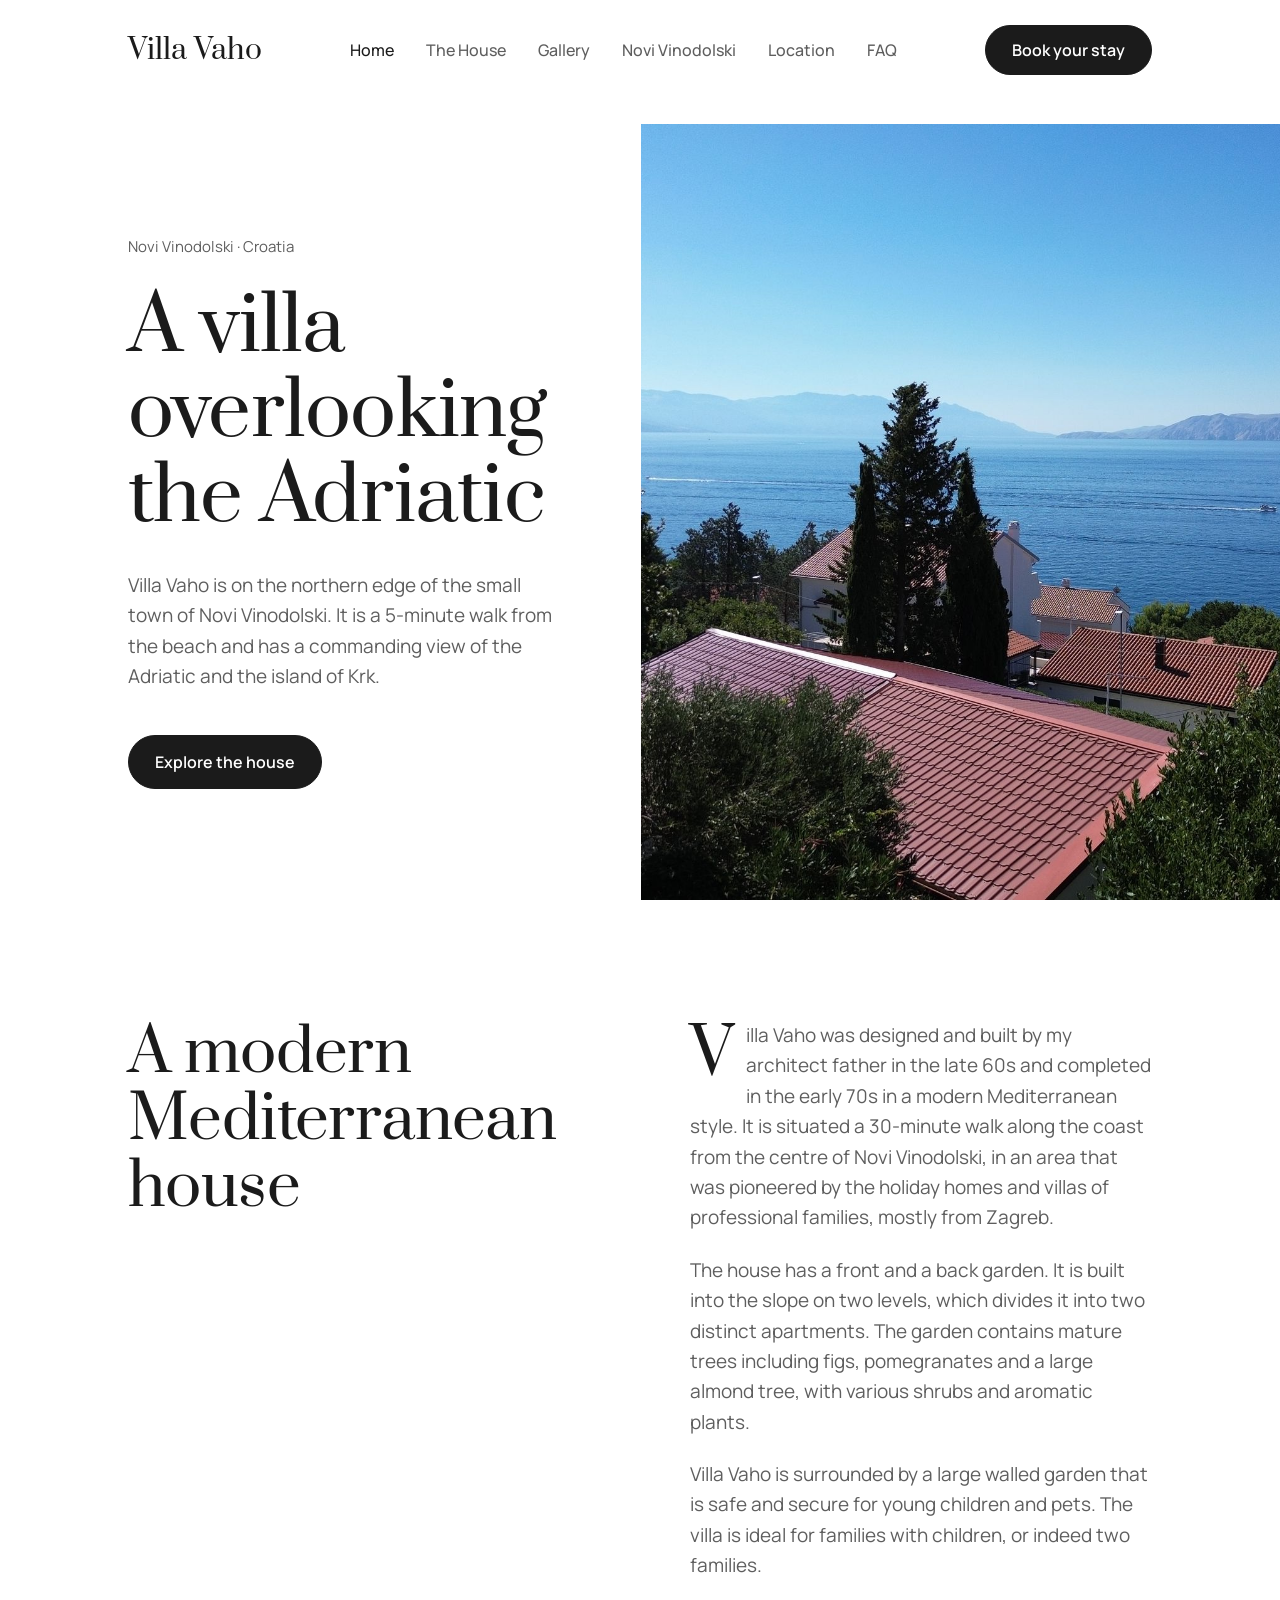
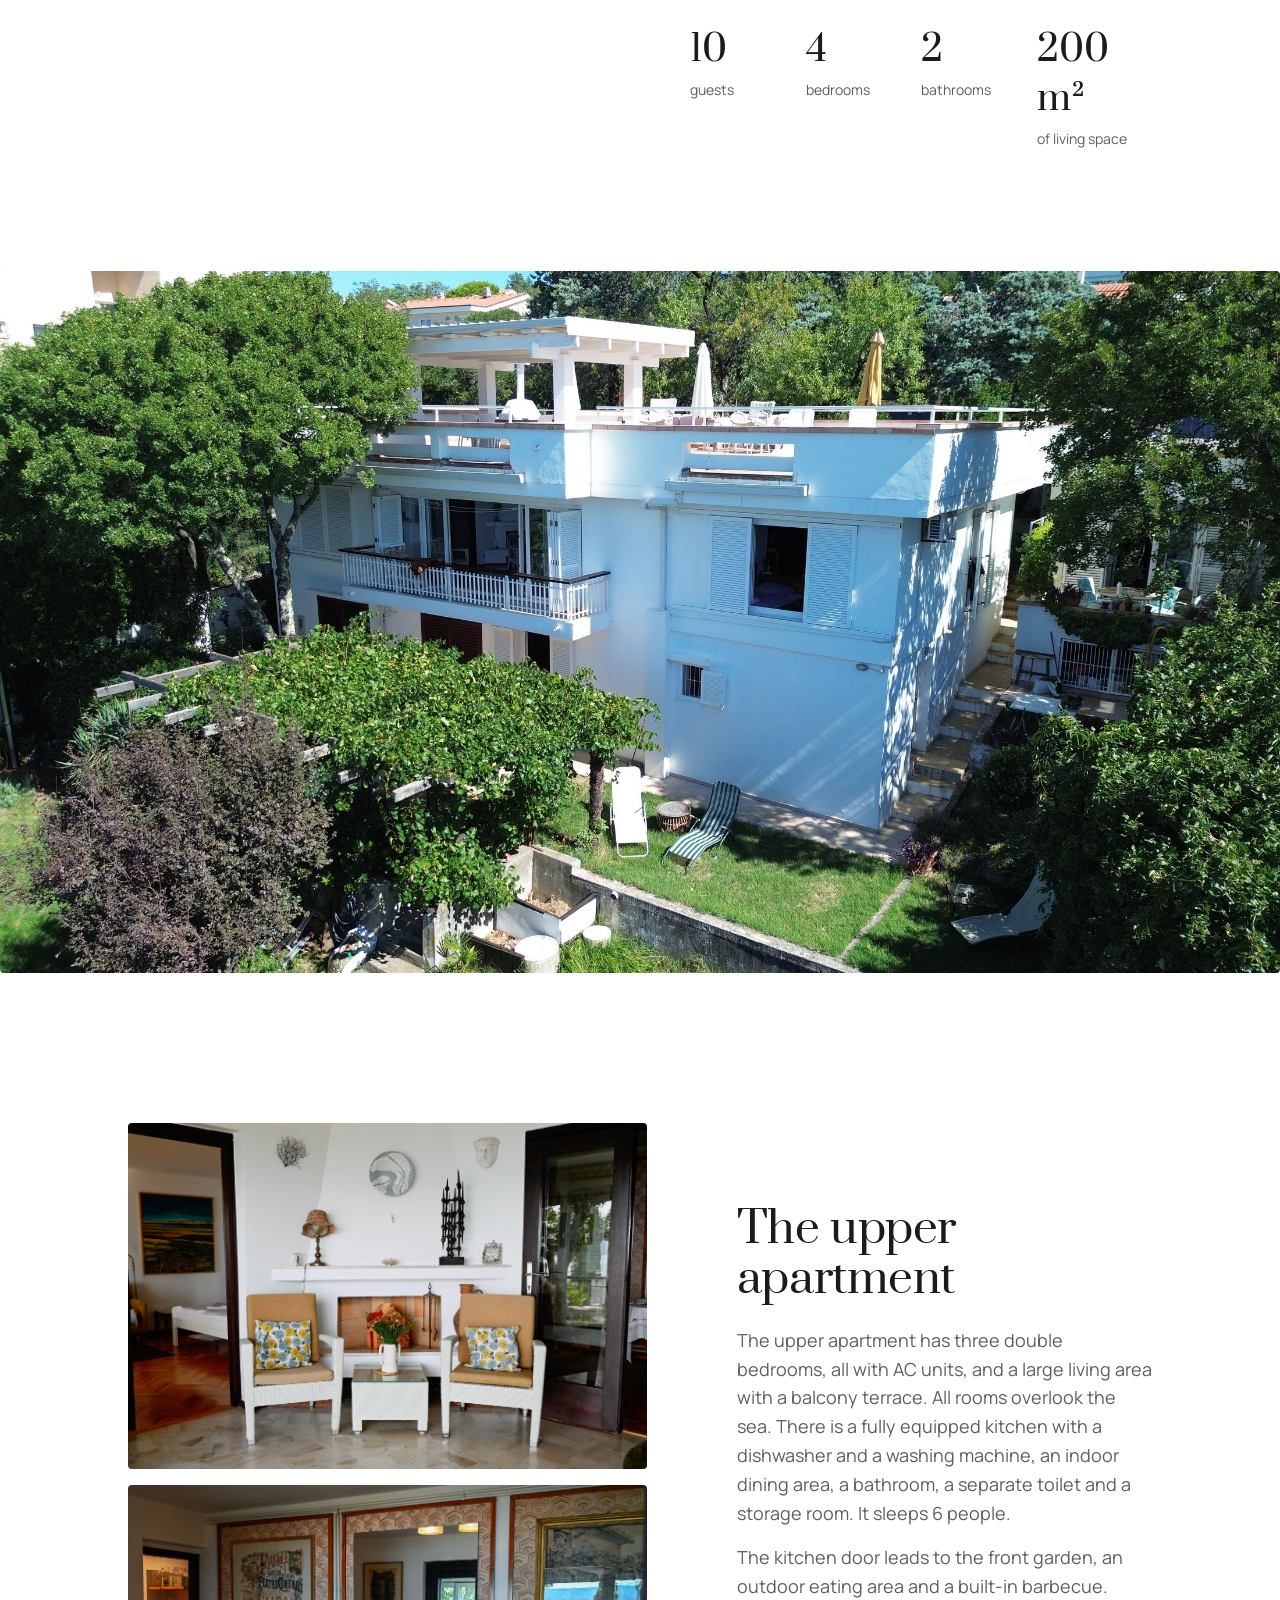
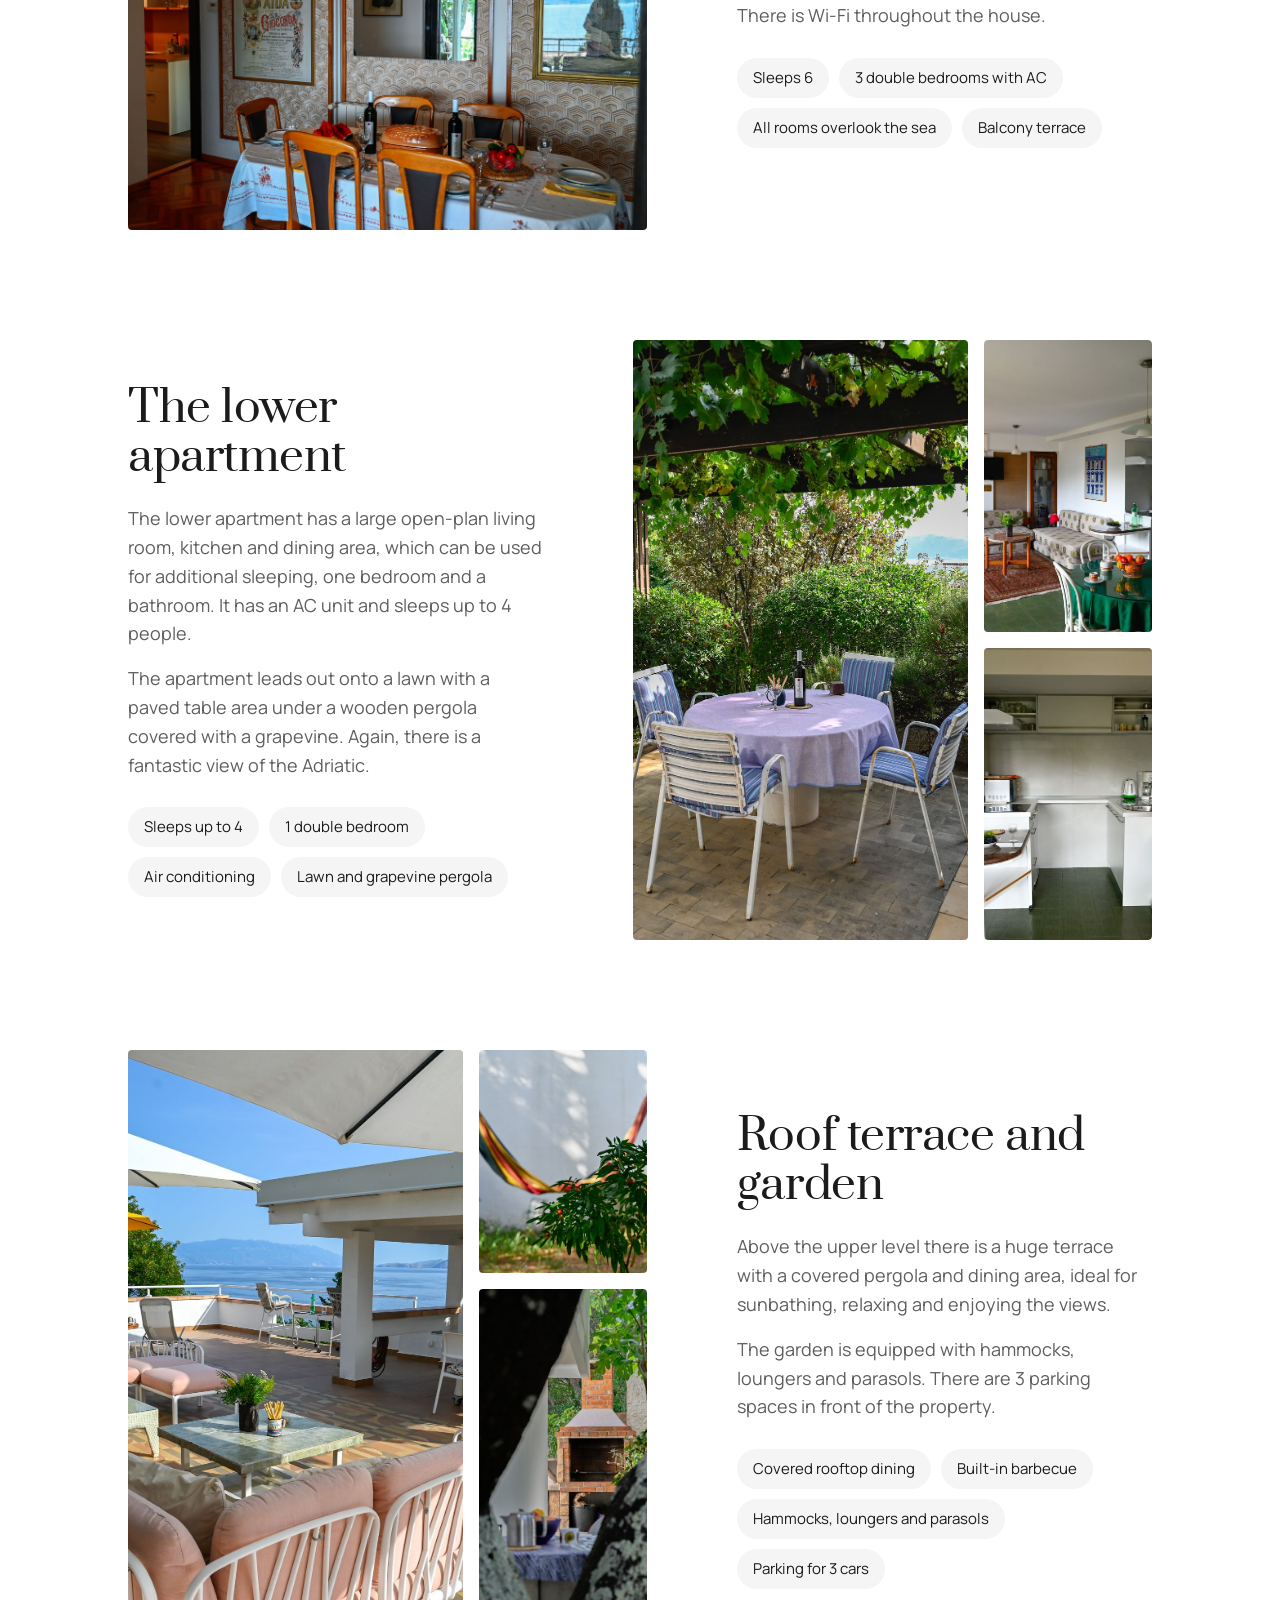
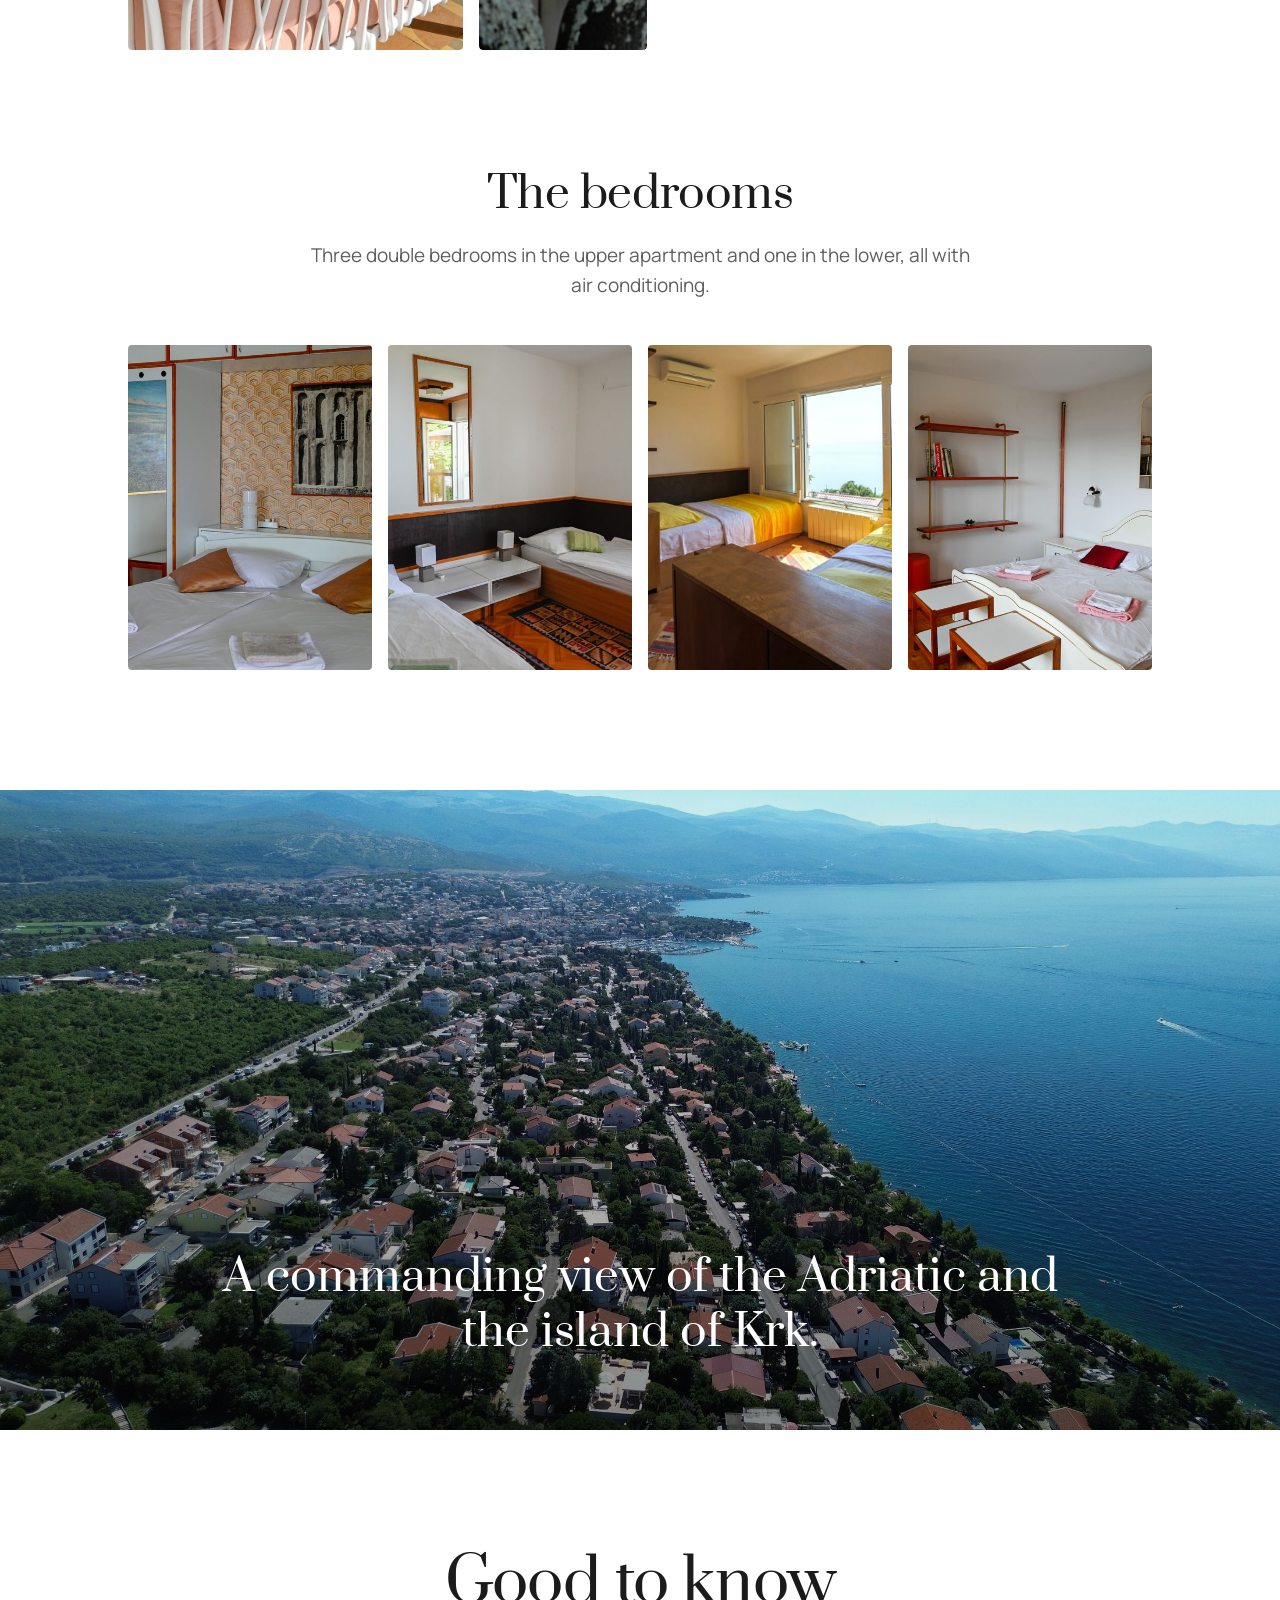
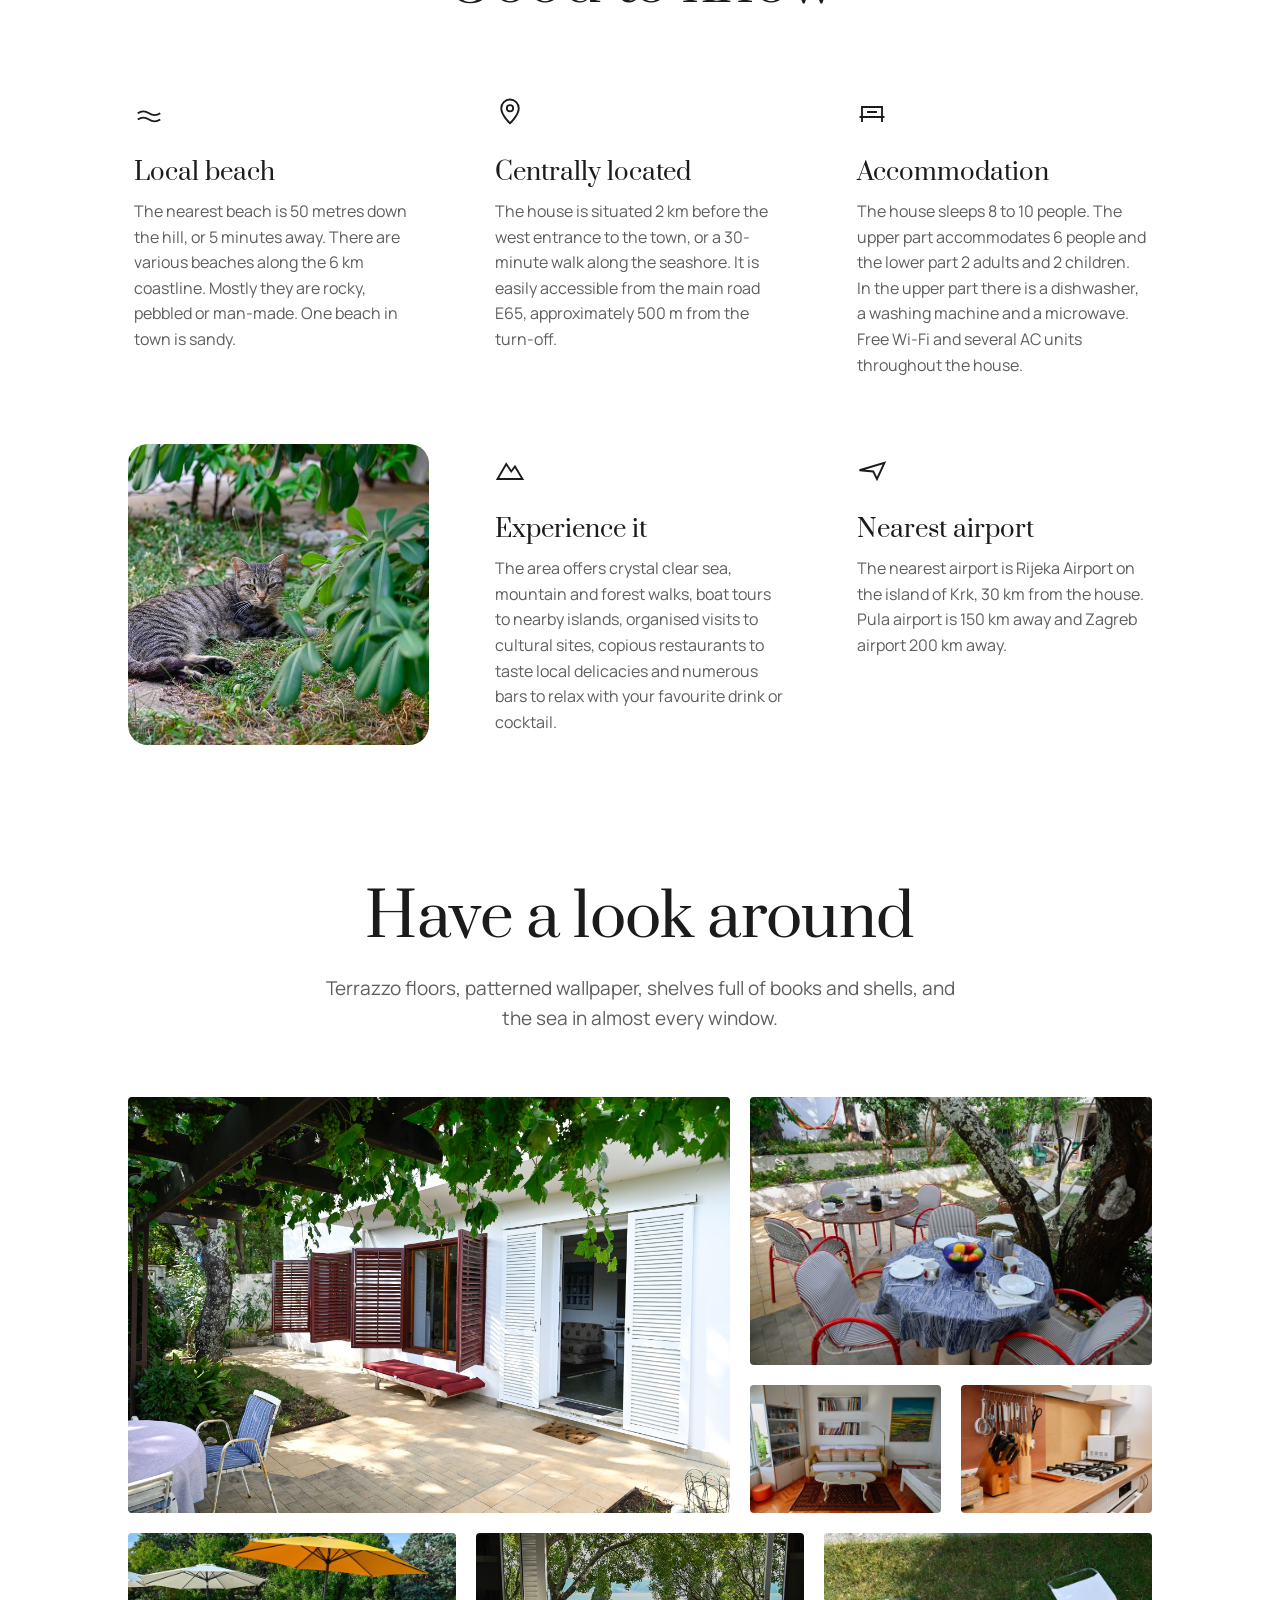
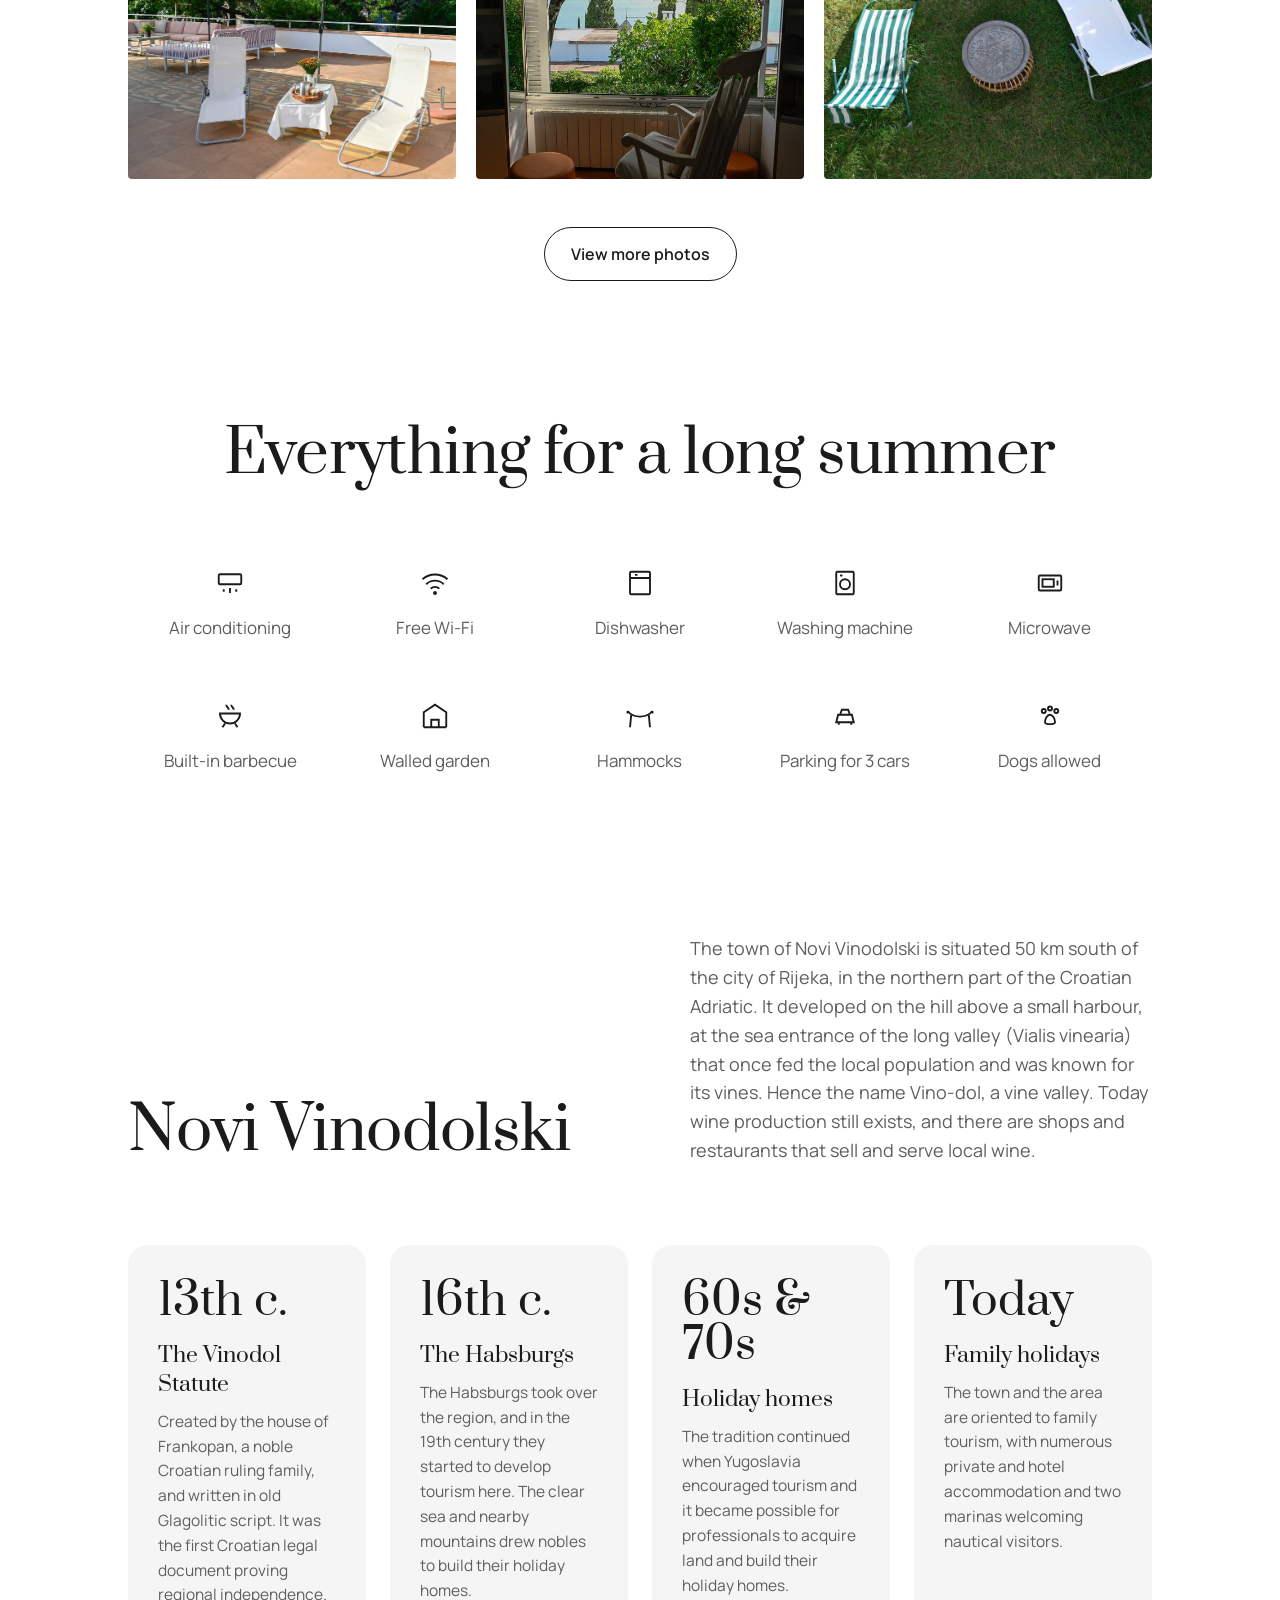
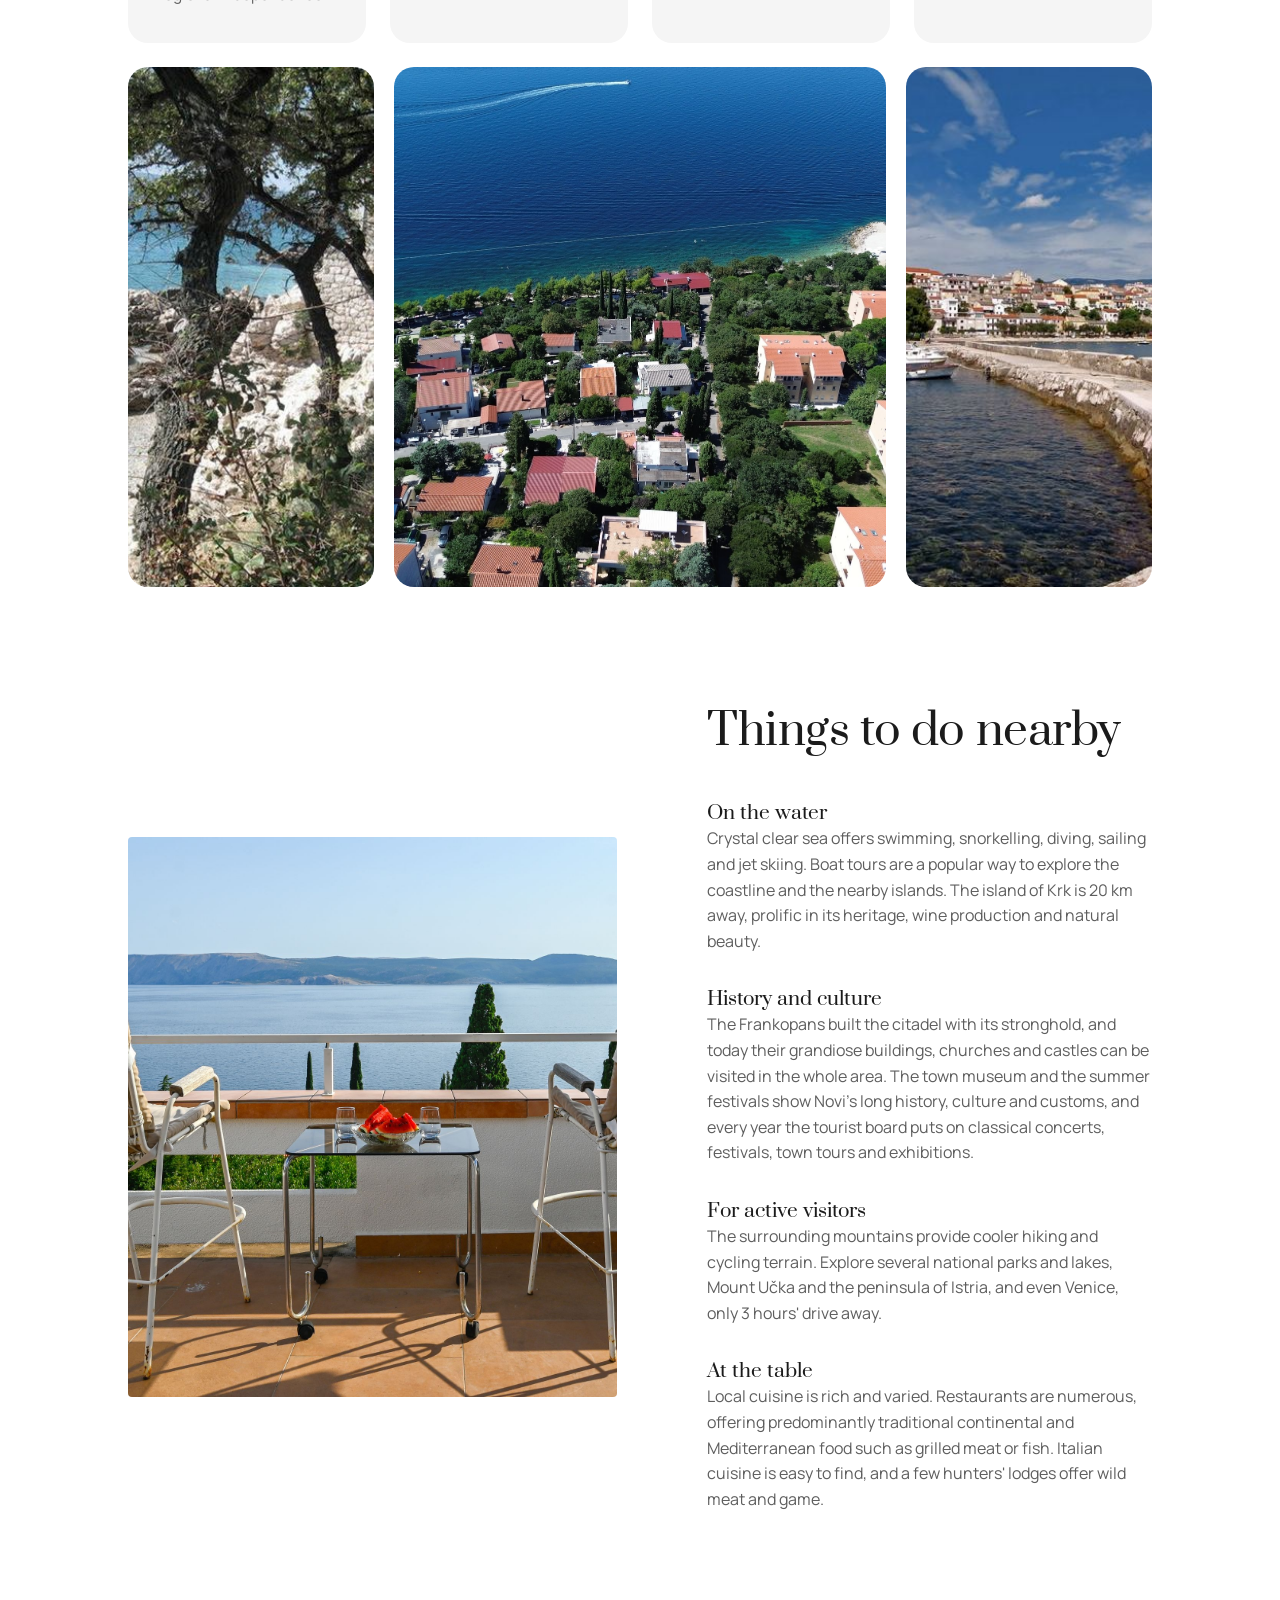
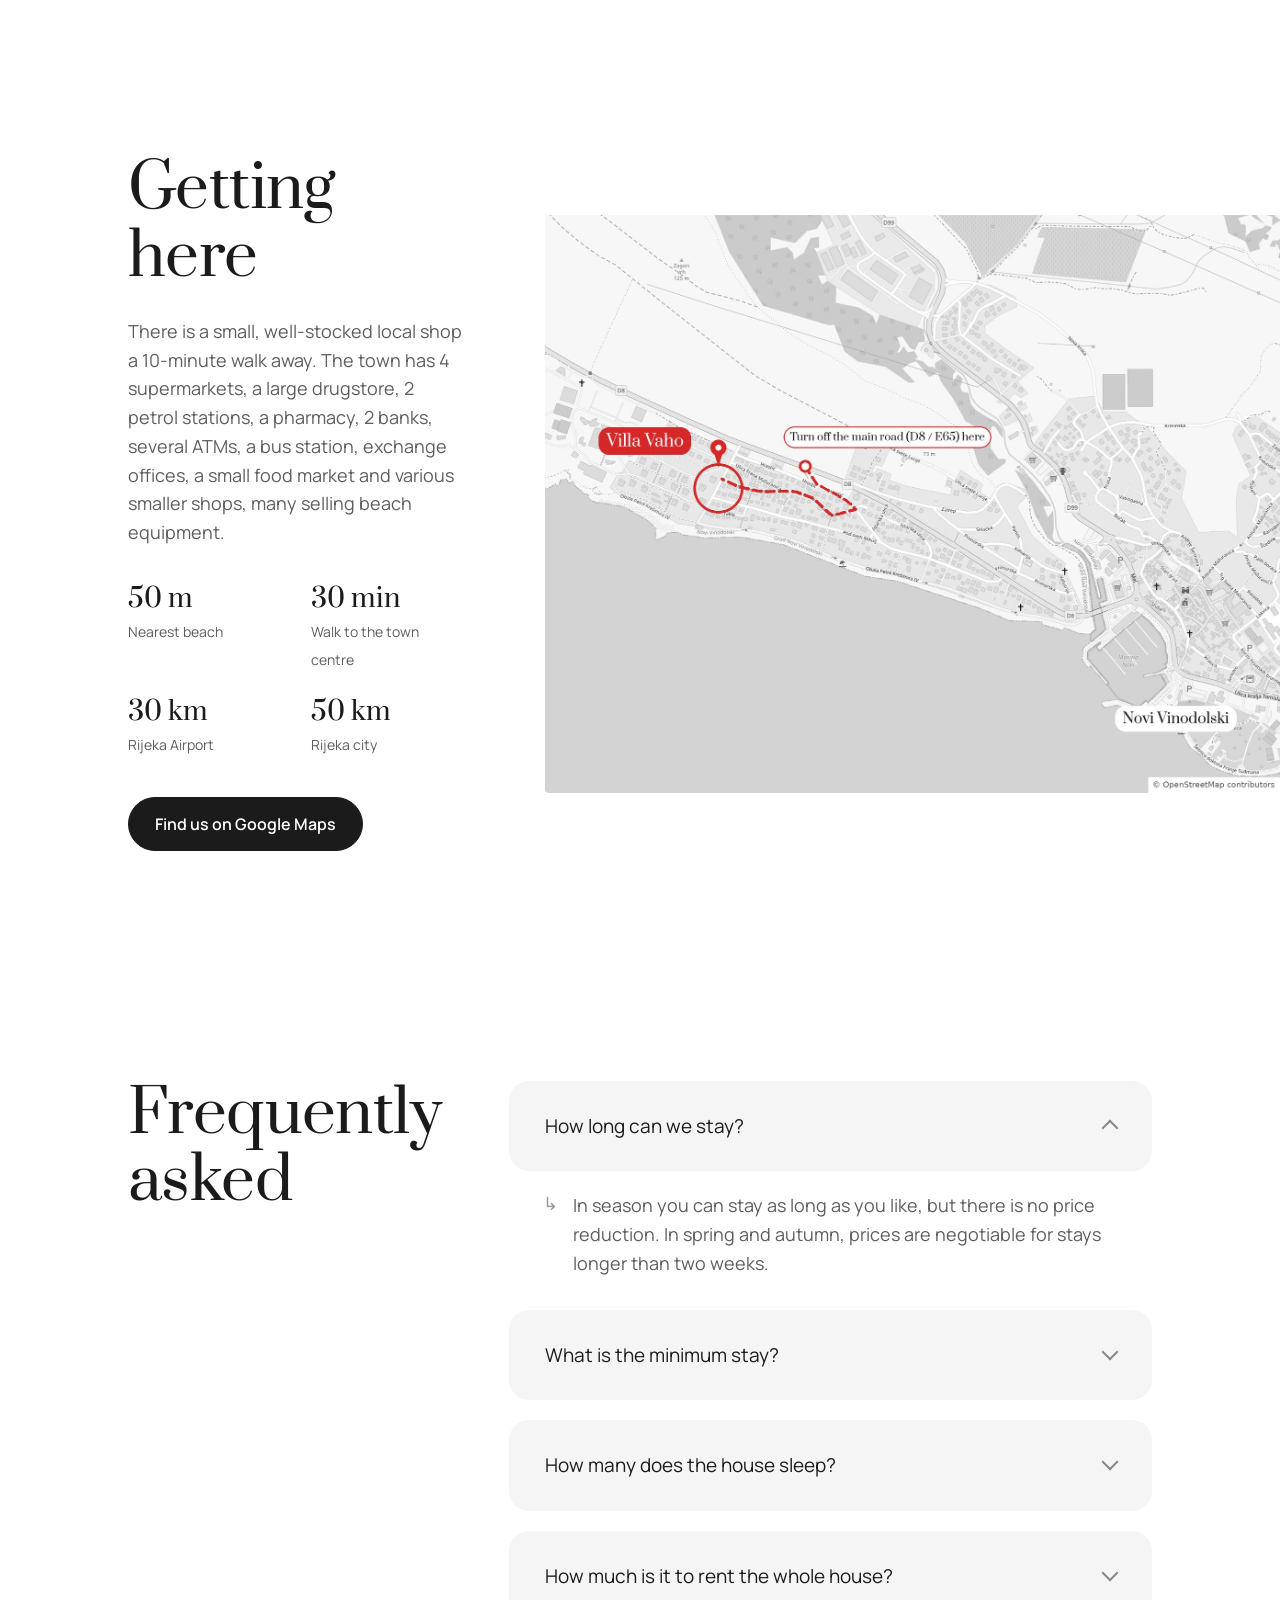
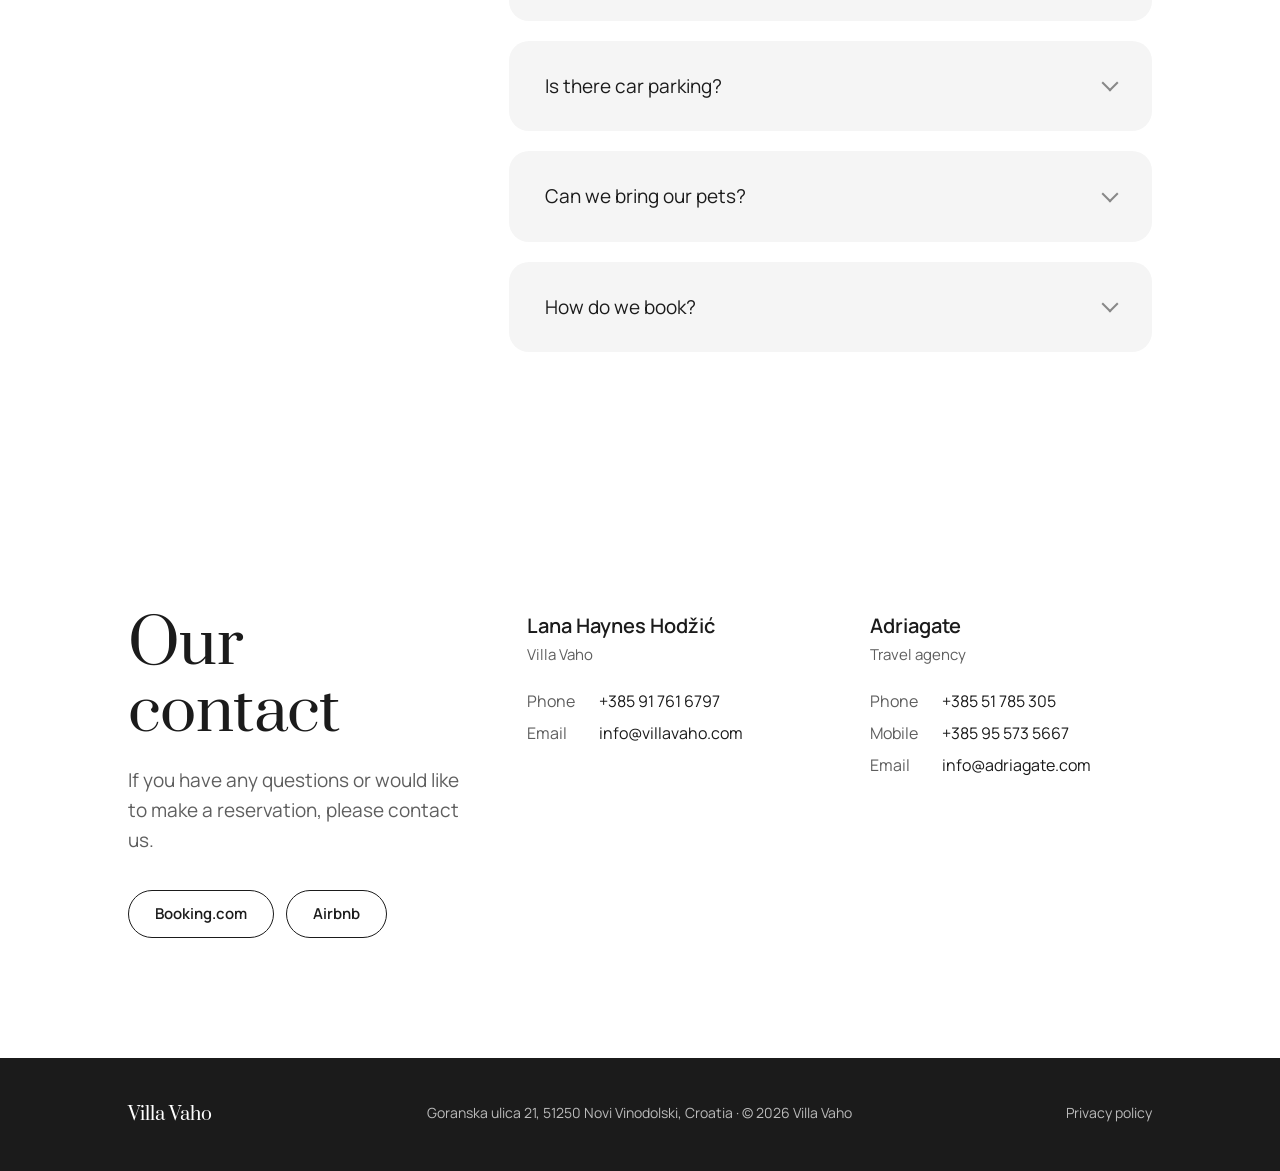
==== index.html @ fffa470d "Revert extra old-site photos, 4 bedrooms, upper apartment photos, filled gallery rows, route via Hra" ====
<!doctype html>
<html lang="en"><head><meta charset="utf-8"><meta name="viewport" content="width=device-width,initial-scale=1">
<title>Villa Vaho · Novi Vinodolski, Croatia</title>
<meta name="description" content="Villa Vaho, a modern Mediterranean family house overlooking the Adriatic and the island of Krk in Novi Vinodolski, Croatia. Sleeps up to 10, walled garden, rooftop terrace, 5 minutes from the beach.">
<meta name="robots" content="noindex">
<link rel="preload" href="fonts/prata-latin.woff2" as="font" type="font/woff2" crossorigin>
<link rel="icon" href="favicon.ico" sizes="any">
<link rel="icon" href="favicon.svg" type="image/svg+xml">
<link rel="apple-touch-icon" href="apple-touch-icon.png">
<link rel="stylesheet" href="fonts/fonts.css">
<style>
:root{--ink:#1B1B1B;--ink2:#5E5E5E;--line:#E6E6E6;--soft:#F5F5F5;--acc:#1B1B1B;--w:1440px}
*{box-sizing:border-box;margin:0;padding:0}
html{scroll-behavior:smooth}
[id]{scroll-margin-top:100px}
@media(max-width:860px){[id]{scroll-margin-top:70px}}
body{background:#fff;color:var(--ink);font:400 17.5px/1.6 "Manrope",sans-serif;-webkit-font-smoothing:antialiased}
img{display:block;width:100%;height:100%;object-fit:cover}
a{color:inherit;text-decoration:none}
h1,h2,h3{font-family:"Prata",serif;font-weight:400;letter-spacing:-.01em;line-height:1.12}
h2{font-size:60px}h2 em,h1 em{font-style:normal;color:inherit}
.wrap{max-width:var(--w);margin:0 auto;padding:0 128px}
.lead{color:var(--ink2);font-size:19px;max-width:660px}
.center{text-align:center}.center .lead{margin:20px auto 0}
.btn{display:inline-flex;align-items:center;gap:10px;height:54px;padding:0 26px;border-radius:99px;border:1.5px solid var(--ink);font:600 16px "Manrope";cursor:pointer;background:none;color:var(--ink);transition:.2s}
.btn:hover{background:var(--ink);color:#fff}
.btn.dark{background:var(--ink);color:#fff}.btn.dark:hover{background:#000}
section{padding:120px 0}
/* nav */
nav{position:sticky;top:0;z-index:20;background:rgba(255,255,255,.94);backdrop-filter:blur(8px)}
nav .wrap{display:flex;align-items:center;justify-content:space-between;height:100px}
.logo{font:400 28px "Prata";letter-spacing:0}
nav ul{display:flex;gap:32px;list-style:none;font:500 16px "Manrope";color:var(--ink2)}
nav ul a:hover,nav ul a.on{color:var(--ink)}
nav .btn{height:50px;font-size:16px}
.menu{display:none;background:none;border:0;cursor:pointer;padding:10px;margin-right:-10px}
.menu span{display:block;width:26px;height:12px;border-top:2px solid var(--ink);border-bottom:2px solid var(--ink)}
.mnav{position:fixed;inset:0;background:#fff;z-index:30;display:none;flex-direction:column;padding:24px 20px}
.mnav.on{display:flex}
.mnav .top{display:flex;justify-content:space-between;align-items:center;height:46px}
.mnav .x{background:none;border:0;font-size:30px;cursor:pointer;line-height:1}
.mnav ul{list-style:none;margin-top:40px}
.mnav li a{display:block;font:400 34px/1.2 "Prata";padding:10px 0}
.mnav .btn{margin-top:30px;align-self:flex-start}
/* hero */
.hero{padding:24px 0 0}
.hero .wrap{display:grid;grid-template-columns:1fr 1.45fr;gap:72px;align-items:center;max-width:none;padding-right:0;padding-left:max(128px,calc((100vw - var(--w))/2 + 128px))}
.hero .where{font-size:15px;color:var(--ink2);margin-bottom:26px;display:flex;align-items:center;gap:10px}

.hero h1{font-size:76px;margin-bottom:30px}
.hero .lead{margin-bottom:44px;max-width:540px}
.hero .ph{height:calc(100vh - 124px);min-height:640px;max-height:900px}
/* welcome */
.welcome .wrap{display:grid;grid-template-columns:1fr 1fr;gap:100px;align-items:start}
.welcome h2{position:sticky;top:140px}
.welcome p{color:var(--ink2);font-size:19px;margin-bottom:22px}
.welcome p:first-child:first-letter{font:400 64px/0.9 "Prata";float:left;margin:6px 12px 0 0;color:var(--ink)}
.stats{display:grid;grid-template-columns:repeat(4,1fr);margin-top:44px}
.stats b{display:block;font:400 36px "Prata"}
.stats span{font-size:14px;color:var(--ink2)}
.wide{height:78vh;min-height:520px;max-height:860px;overflow:hidden;cursor:zoom-in}
/* rooms rows */
.house{padding-top:40px}
.row{display:grid;grid-template-columns:1.25fr 1fr;gap:90px;align-items:center;margin-top:110px}
.row.rev{grid-template-columns:1fr 1.25fr}.row.rev .pics{order:2}
.pics{display:grid;grid-template-columns:2fr 1fr;gap:16px;height:600px}
.pics .side{display:grid;gap:16px}
.pics.two{grid-template-columns:1fr;grid-template-rows:1fr 1fr;height:auto}
.pics.two>div{aspect-ratio:3/2}
.pics>div,.pics .side>div{overflow:hidden;border-radius:4px}
.row .no{font:600 15px "Manrope";color:var(--acc);margin-bottom:14px;letter-spacing:.1em}
.row h3{font-size:44px;margin-bottom:22px}
.row p{color:var(--ink2);font-size:18px;margin-bottom:16px}
.ticks{list-style:none;margin-top:28px;display:flex;flex-wrap:wrap;gap:10px}
.ticks li{padding:8px 16px;background:var(--soft);border-radius:99px;font-size:15px}

.beds{margin-top:120px}
.beds h3{font-size:44px}
.bedgrid{display:grid;grid-template-columns:repeat(4,1fr);gap:16px;margin-top:44px}
.bedgrid .t{aspect-ratio:3/4;border-radius:4px}
/* band */
.band{position:relative;height:640px;color:#fff;overflow:hidden;padding:0}
.band img{position:absolute;inset:0}
.band:after{content:"";position:absolute;inset:0;background:linear-gradient(180deg,rgba(0,0,0,.05),rgba(0,0,0,.45))}
.band .q{position:absolute;z-index:2;left:0;right:0;bottom:70px;text-align:center;padding:0 20px}
.band blockquote{font:400 44px/1.25 "Prata";max-width:900px;margin:0 auto}
/* glance */
.glance .grid{display:grid;grid-template-columns:repeat(3,1fr);gap:56px 60px;margin-top:70px;align-items:start}
.gl{padding:10px 6px}
.gl svg{width:30px;height:30px;stroke:var(--acc);fill:none;stroke-width:1.5;margin-bottom:22px}
.gl h4{font:400 24px "Prata";margin-bottom:10px}
.gl p{color:var(--ink2);font-size:16px}
.gl.photo{padding:0;overflow:hidden;border-radius:20px;height:100%;min-height:240px}
/* gallery */
.mosaic{display:grid;grid-template-columns:1.5fr 1fr;gap:20px;margin-top:64px}
.mosaic .col{display:grid;gap:20px}
.mosaic .two{display:grid;grid-template-columns:1fr 1fr;gap:20px}
.t{cursor:zoom-in;overflow:hidden;border-radius:4px}
.t img{transition:transform .6s}.t:hover img{transform:scale(1.03)}
.row3{display:grid;grid-template-columns:1fr 1fr 1fr;gap:20px;margin-top:20px}
.row3 .t{aspect-ratio:4/3}
.gbtn{text-align:center;margin-top:48px}
/* facilities */
.fac{display:grid;grid-template-columns:repeat(5,1fr);row-gap:60px;margin-top:80px;text-align:center}
.fac div{color:var(--ink2);font-size:17px}
.fac svg{width:30px;height:30px;stroke:var(--acc);fill:none;stroke-width:1.5;margin:0 auto 16px;display:block}
/* novi story */
.story{background:#fff;padding-top:40px}
.story .top{display:grid;grid-template-columns:1fr 1fr;gap:100px;align-items:end;margin-bottom:80px}
.story .top p{color:var(--ink2);font-size:18px}
.facts{display:grid;grid-template-columns:repeat(4,1fr);gap:24px}
.fact{background:var(--soft);border-radius:20px;padding:34px 30px 36px}
.fact .yr{font:400 44px "Prata";color:var(--acc);line-height:1;margin-bottom:18px}
.fact h4{font:400 21px "Prata";margin-bottom:10px}
.fact p{color:var(--ink2);font-size:15.5px}
.todo{display:grid;grid-template-columns:1.1fr 1fr;gap:90px;align-items:center;margin-top:120px}
.todo .ph{height:560px;border-radius:4px;overflow:hidden}
.todo h3{font-size:44px;margin-bottom:26px}
.todo dl{}
.todo dt{font:400 19px "Prata";padding-top:18px}
.todo dd{color:var(--ink2);font-size:16px;padding-bottom:14px}
.strip{display:grid;grid-template-columns:1fr 2fr 1fr;gap:20px;height:520px;margin-top:24px}
.strip>div{border-radius:20px;overflow:hidden}
/* location */
.loc{padding:0}
.loc .in{display:grid;grid-template-columns:1fr 1.35fr;min-height:760px}
.loc .txt{padding:110px 80px 110px max(128px,calc((100vw - var(--w))/2 + 128px));display:flex;flex-direction:column;justify-content:center}
.loc .txt .lead{margin:26px 0 34px;font-size:18px}
.dist{display:grid;grid-template-columns:1fr 1fr;gap:22px 30px;margin-bottom:40px}
.dist b{display:block;font:400 26px "Prata"}
.dist span{font-size:14px;color:var(--ink2)}
.locph{position:relative;overflow:hidden;align-self:center;aspect-ratio:2800/2200;border-radius:4px 0 0 4px}
.locph img{position:absolute;inset:0}

/* faq */
.faq .wrap{display:grid;grid-template-columns:1fr 2fr;gap:60px}
.faq h2{font-size:60px}
details{background:var(--soft);border-radius:20px;margin-bottom:20px}
summary{list-style:none;cursor:pointer;padding:30px 36px;font-size:19px;display:flex;justify-content:space-between;align-items:center;gap:20px}
summary::-webkit-details-marker{display:none}
summary:after{content:"";width:10px;height:10px;border-right:2px solid #888;border-bottom:2px solid #888;transform:rotate(45deg);transition:.2s;flex:none;margin-top:-6px}
details[open] summary:after{transform:rotate(-135deg);margin-top:4px}
details[open]{background:none}
details[open] summary{background:var(--soft);border-radius:20px}
details p{padding:20px 36px 12px 64px;color:var(--ink2);font-size:18px;position:relative}
details p:before{content:"↳";position:absolute;left:34px;top:18px;color:#999}
/* contact */
.contact{}
.contact .wrap{display:grid;grid-template-columns:1.2fr 1fr 1fr;gap:60px;align-items:start}
.person h4{font:600 20px "Manrope";margin-bottom:4px}
.person .role{color:var(--ink2);font-size:15px;margin-bottom:18px}
.person p{font-size:16px;line-height:2}
.person p span{color:var(--ink2);display:inline-block;width:72px}
.person a:hover,.legal a:hover{text-decoration:underline}
.book{margin-top:34px;display:flex;gap:12px;flex-wrap:wrap}
.book .btn{height:48px;font-size:15px}
footer{background:var(--ink);color:#bbb;padding:44px 0;font-size:14px}
footer .wrap{display:flex;justify-content:space-between;gap:20px;flex-wrap:wrap}
footer .logo{color:#fff;font-size:18px}
footer a:hover{color:#fff}
footer nav,footer .links{display:flex;gap:22px;flex-wrap:wrap;position:static;background:none;backdrop-filter:none}
footer button{background:none;border:0;color:inherit;font:inherit;cursor:pointer;padding:0}
footer button:hover{color:#fff}
/* lightbox */
.lb{position:fixed;inset:0;background:rgba(15,15,15,.96);z-index:50;display:none;flex-direction:column}
.lb.on{display:flex}
.lb .bar{display:flex;justify-content:space-between;align-items:center;color:#fff;padding:18px 26px;font-size:15px}
.lb .x{background:none;border:0;color:#fff;font-size:30px;cursor:pointer;line-height:1}
.lb .stage{flex:1;position:relative;display:flex;align-items:center;justify-content:center;padding:0 80px 30px;min-height:0}
.lb .stage img{max-width:100%;max-height:100%;width:auto;height:auto;object-fit:contain}
.lb .nav{position:absolute;top:50%;transform:translateY(-50%);background:rgba(255,255,255,.12);border:0;color:#fff;width:52px;height:52px;border-radius:50%;font-size:22px;cursor:pointer}
.lb .prev{left:18px}.lb .next{right:18px}
.allg{position:fixed;inset:0;background:#fff;z-index:40;overflow:auto;display:none}
.allg.on{display:block}
.allg .head .logo{font-size:22px!important}
.allg .head{position:sticky;top:0;background:#fff;display:flex;justify-content:space-between;align-items:center;padding:20px 40px;z-index:2}
.allg h4{font:400 30px "Prata";margin:44px 40px 20px}
.allg .g{display:flex;flex-wrap:wrap;gap:8px;padding:0 40px}
.allg .g img{display:block;flex:none;object-fit:cover;cursor:zoom-in;border-radius:3px}
/* responsive */
@media(max-width:1200px){.wrap{padding:0 56px}.hero .wrap{padding-left:56px}.loc .txt{padding-left:56px}.hero h1{font-size:64px}h2{font-size:46px}nav ul{gap:20px}.row,.todo{gap:56px}.facts{grid-template-columns:1fr 1fr}}
@media(max-width:860px){
 body{font-size:17px}.wrap{padding:0 20px}section{padding:76px 0}h2{font-size:38px}.lead{font-size:17px}
 nav .wrap{height:70px}.logo{font-size:19px}nav ul,nav .btn{display:none}
 .menu{display:block}
 .hero{padding:6px 0 0}.hero .wrap{grid-template-columns:1fr;gap:34px;padding:0 20px}
 .hero h1{font-size:44px;margin-bottom:18px}.hero .lead{margin-bottom:28px}
 .hero .ph{height:440px;min-height:0;border-radius:4px;overflow:hidden}
 .welcome .wrap{grid-template-columns:1fr;gap:30px}.welcome h2{position:static}.welcome p{font-size:17px}
 .stats{grid-template-columns:1fr 1fr;row-gap:20px}.stats b{font-size:30px}
 .house{padding-top:0}.row,.row.rev{grid-template-columns:1fr;gap:30px;margin-top:70px}.row.rev .pics{order:0}
 .pics{height:380px;gap:10px}.pics.two{height:auto}.pics .side{gap:10px}.row h3{font-size:34px}.row p{font-size:16px}
 .beds{margin-top:70px}.beds h3{font-size:34px}.bedgrid{grid-template-columns:1fr 1fr;gap:10px;margin-top:28px}
 .band{height:460px}.band blockquote{font-size:28px}.band .q{bottom:44px}
 .glance .grid{grid-template-columns:1fr;gap:16px;margin-top:40px}.gl.photo{height:280px}
 .mosaic{grid-template-columns:1fr;gap:10px;margin-top:40px}.mosaic .col,.mosaic .two{gap:10px}.row3{gap:10px;margin-top:10px;grid-template-columns:1fr 1fr}.row3 .t:last-child{display:none}
 .fac{grid-template-columns:repeat(2,1fr);row-gap:38px;margin-top:48px}.fac div{font-size:15px}
 .story .top{grid-template-columns:1fr;gap:20px;margin-bottom:40px}.facts{grid-template-columns:1fr;gap:14px}
 .strip{grid-template-columns:1fr 1fr;height:auto}.strip>div{height:260px}.strip>div:nth-child(2){grid-column:1/-1;order:-1}
 .wide{height:380px;min-height:0}
 .todo{grid-template-columns:1fr;gap:34px;margin-top:70px}.todo .ph{height:320px}.todo h3{font-size:34px}
 .loc .in{grid-template-columns:1fr}.loc .txt{padding:70px 20px}.locph{border-radius:0}
 .faq .wrap{grid-template-columns:1fr;gap:28px}.faq h2{font-size:40px}
 summary{padding:20px 22px;font-size:16.5px}details{border-radius:16px;margin-bottom:12px}details p{padding:14px 20px 6px 50px;font-size:16px}details p:before{left:22px;top:12px}
 .contact .wrap{grid-template-columns:1fr;gap:40px}
 .lb .stage{padding:0 10px 20px}.lb .nav{display:none}
 .allg .g{padding:0 14px;gap:6px}.allg h4{margin:30px 14px 14px;font-size:24px}.allg .head .logo{font-size:22px!important}
.allg .head{padding:14px}
}

.t:focus-visible,.btn:focus-visible,a:focus-visible,summary:focus-visible{outline:2px solid var(--acc);outline-offset:3px}
</style></head><body>

<nav><div class="wrap">
  <a class="logo" href="#top">Villa Vaho</a>
  <ul><li><a class="on" href="#top">Home</a></li><li><a href="#house">The House</a></li><li><a href="#gallery">Gallery</a></li><li><a href="#novi">Novi Vinodolski</a></li><li><a href="#location">Location</a></li><li><a href="#faq">FAQ</a></li></ul>
  <a class="btn dark" href="#contact">Book your stay</a>
  <button class="menu" id="menuBtn" aria-label="Open menu" aria-expanded="false"><span></span></button>
</div></nav>

<div class="mnav" id="mnav" aria-hidden="true">
  <div class="top"><a class="logo" href="#top">Villa Vaho</a><button class="x" id="menuClose" aria-label="Close menu">✕</button></div>
  <ul><li><a href="#top">Home</a></li><li><a href="#house">The House</a></li><li><a href="#gallery">Gallery</a></li><li><a href="#novi">Novi Vinodolski</a></li><li><a href="#location">Location</a></li><li><a href="#faq">FAQ</a></li><li><a href="#contact">Contact</a></li></ul>
  <a class="btn dark" href="#contact">Book your stay</a>
</div>

<header class="hero" id="top"><div class="wrap">
  <div>
    <div class="where">Novi Vinodolski · Croatia</div>
    <h1>A villa overlooking the <em>Adriatic</em></h1>
    <p class="lead">Villa Vaho is on the northern edge of the small town of Novi Vinodolski. It is a 5-minute walk from the beach and has a commanding view of the Adriatic and the island of Krk.</p>
    <a class="btn dark" href="#house">Explore the house</a>
  </div>
  <div class="ph"><img src="img/full/136.jpg" alt="The Kvarner bay and the island of Krk seen from above Villa Vaho"></div>
</div></header>

<section class="welcome" id="welcome"><div class="wrap">
  <div><h2>A modern Mediterranean house</h2></div>
  <div>
    <p>Villa Vaho was designed and built by my architect father in the late 60s and completed in the early 70s in a modern Mediterranean style. It is situated a 30-minute walk along the coast from the centre of Novi Vinodolski, in an area that was pioneered by the holiday homes and villas of professional families, mostly from Zagreb.</p>
    <p>The house has a front and a back garden. It is built into the slope on two levels, which divides it into two distinct apartments. The garden contains mature trees including figs, pomegranates and a large almond tree, with various shrubs and aromatic plants.</p>
    <p>Villa Vaho is surrounded by a large walled garden that is safe and secure for young children and pets. The villa is ideal for families with children, or indeed two families.</p>
    <div class="stats">
      <div><b>10</b><span>guests</span></div>
      <div><b>4</b><span>bedrooms</span></div>
      <div><b>2</b><span>bathrooms</span></div>
      <div><b>200 m²</b><span>of living space</span></div>
    </div>
  </div>
</div></section>

<div class="wide t" data-i="132" tabindex="0" role="button" aria-label="Open photo"><img src="img/full/132.jpg" alt="Villa Vaho seen from above, surrounded by its garden"></div>

<section class="house" id="house"><div class="wrap">
  <div class="row">
    <div class="pics two">
      <div class="t" data-i="19"><img src="img/full/19.jpg" alt="Living area with fireplace in the upper apartment"></div>
      <div class="t" data-i="12"><img src="img/full/12.jpg" alt="Indoor dining area in the upper apartment"></div>
    </div>
    <div>
      <h3>The upper apartment</h3>
      <p>The upper apartment has three double bedrooms, all with AC units, and a large living area with a balcony terrace. All rooms overlook the sea. There is a fully equipped kitchen with a dishwasher and a washing machine, an indoor dining area, a bathroom, a separate toilet and a storage room. It sleeps 6 people.</p>
      <p>The kitchen door leads to the front garden, an outdoor eating area and a built-in barbecue. There is Wi-Fi throughout the house.</p>
      <ul class="ticks"><li>Sleeps 6</li><li>3 double bedrooms with AC</li><li>All rooms overlook the sea</li><li>Balcony terrace</li></ul>
    </div>
  </div>
  <div class="row rev">
    <div class="pics">
      <div class="t" data-i="70"><img src="img/full/70.jpg" alt="Table under the grapevine pergola"></div>
      <div class="side"><div class="t" data-i="91"><img src="img/th/91.jpg" alt="Open-plan living room of the lower apartment"></div><div class="t" data-i="83"><img src="img/th/83.jpg" alt="Kitchen of the lower apartment"></div></div>
    </div>
    <div>
      <h3>The lower apartment</h3>
      <p>The lower apartment has a large open-plan living room, kitchen and dining area, which can be used for additional sleeping, one bedroom and a bathroom. It has an AC unit and sleeps up to 4 people.</p>
      <p>The apartment leads out onto a lawn with a paved table area under a wooden pergola covered with a grapevine. Again, there is a fantastic view of the Adriatic.</p>
      <ul class="ticks"><li>Sleeps up to 4</li><li>1 double bedroom</li><li>Air conditioning</li><li>Lawn and grapevine pergola</li></ul>
    </div>
  </div>
  <div class="row">
    <div class="pics">
      <div class="t" data-i="105"><img src="img/full/105.jpg" alt="Covered pergola and lounge area on the roof terrace"></div>
      <div class="side"><div class="t" data-i="59"><img src="img/th/59.jpg" alt="Hammock in the walled garden"></div><div class="t" data-i="65"><img src="img/th/65.jpg" alt="Built-in barbecue in the garden"></div></div>
    </div>
    <div>
      <h3>Roof terrace and garden</h3>
      <p>Above the upper level there is a huge terrace with a covered pergola and dining area, ideal for sunbathing, relaxing and enjoying the views.</p>
      <p>The garden is equipped with hammocks, loungers and parasols. There are 3 parking spaces in front of the property.</p>
      <ul class="ticks"><li>Covered rooftop dining</li><li>Built-in barbecue</li><li>Hammocks, loungers and parasols</li><li>Parking for 3 cars</li></ul>
    </div>
  </div>
  <div class="beds">
    <div class="center"><h3>The bedrooms</h3><p class="lead">Three double bedrooms in the upper apartment and one in the lower, all with air conditioning.</p></div>
    <div class="bedgrid">
      <div class="t" data-i="37"><img src="img/th/37.jpg" alt="Double bedroom with patterned wallpaper"></div>
      <div class="t" data-i="twin"><img src="img/th/twin.jpg" alt="Twin bedroom with green cushions"></div>
      <div class="t" data-i="oldtwin"><img src="img/th/oldtwin.jpg" alt="Twin bedroom with yellow bedding and a sea view"></div>
      <div class="t" data-i="77"><img src="img/th/77.jpg" alt="Double bedroom in the lower apartment"></div>
    </div>
  </div>
</div></section>

<section class="band"><img src="img/full/140.jpg" alt="The coast of Novi Vinodolski and the Kvarner bay from above">
  <div class="q"><blockquote>A commanding view of the Adriatic and the island of Krk.</blockquote></div>
</section>

<section class="glance"><div class="wrap">
  <div class="center"><h2>Good to know</h2></div>
  <div class="grid">
    <div class="gl"><svg viewBox="0 0 24 24"><path d="M3 18c3-2 6-2 9 0s6 2 9 0M3 13c3-2 6-2 9 0s6 2 9 0"/></svg><h4>Local beach</h4><p>The nearest beach is 50 metres down the hill, or 5 minutes away. There are various beaches along the 6 km coastline. Mostly they are rocky, pebbled or man-made. One beach in town is sandy.</p></div>
    <div class="gl"><svg viewBox="0 0 24 24"><path d="M12 21s-7-6.5-7-12a7 7 0 0 1 14 0c0 5.5-7 12-7 12z"/><circle cx="12" cy="9" r="2.5"/></svg><h4>Centrally located</h4><p>The house is situated 2 km before the west entrance to the town, or a 30-minute walk along the seashore. It is easily accessible from the main road E65, approximately 500 m from the turn-off.</p></div>
    <div class="gl"><svg viewBox="0 0 24 24"><path d="M2 16h20M4 16v4M20 16v4M4 16V8h16v8M8 12h8"/></svg><h4>Accommodation</h4><p>The house sleeps 8 to 10 people. The upper part accommodates 6 people and the lower part 2 adults and 2 children. In the upper part there is a dishwasher, a washing machine and a microwave. Free Wi-Fi and several AC units throughout the house.</p></div>
    <div class="gl photo t" data-i="68"><img src="img/th/68.jpg" alt="A cat resting in the garden"></div>
    <div class="gl"><svg viewBox="0 0 24 24"><path d="M2 20 9 8l4 6 3-4 6 10z"/></svg><h4>Experience it</h4><p>The area offers crystal clear sea, mountain and forest walks, boat tours to nearby islands, organised visits to cultural sites, copious restaurants to taste local delicacies and numerous bars to relax with your favourite drink or cocktail.</p></div>
    <div class="gl"><svg viewBox="0 0 24 24"><path d="M2 13l20-6-6 13-3-6z"/></svg><h4>Nearest airport</h4><p>The nearest airport is Rijeka Airport on the island of Krk, 30 km from the house. Pula airport is 150 km away and Zagreb airport 200 km away.</p></div>
  </div>
</div></section>

<section id="gallery" style="padding-top:20px"><div class="wrap">
  <div class="center"><h2>Have a look around</h2>
  <p class="lead">Terrazzo floors, patterned wallpaper, shelves full of books and shells, and the sea in almost every window.</p></div>
  <div class="mosaic">
    <div class="t" data-i="74"><img src="img/full/74.jpg" alt="The lower apartment opening onto the garden under the pergola"></div>
    <div class="col">
      <div class="t" data-i="57"><img src="img/th/57.jpg" alt="Breakfast table in the garden"></div>
      <div class="two"><div class="t" data-i="33"><img src="img/th/33.jpg" alt="Sitting room with books and a painting"></div><div class="t" data-i="3"><img src="img/th/3.jpg" alt="Kitchen in the upper apartment"></div></div>
    </div>
  </div>
  <div class="row3">
    <div class="t" data-i="115"><img src="img/th/115.jpg" alt="Loungers and a yellow parasol on the roof terrace"></div>
    <div class="t" data-i="35"><img src="img/th/35.jpg" alt="Rocking chair by the window"></div>
    <div class="t" data-i="49"><img src="img/th/49.jpg" alt="Deck chairs on the lawn"></div>
  </div>
  <div class="gbtn"><button class="btn" id="openAll">View more photos</button></div>
</div></section>

<section id="facilities" style="padding-top:20px"><div class="wrap">
  <div class="center"><h2>Everything for a long summer</h2></div>
  <div class="fac">
    <div><svg viewBox="0 0 24 24"><rect x="3" y="5" width="18" height="8" rx="1"/><path d="M7 17v2M12 16v4M17 17v2"/></svg>Air conditioning</div>
    <div><svg viewBox="0 0 24 24"><path d="M2 9a15 15 0 0 1 20 0M5 13a10 10 0 0 1 14 0M8.5 16.5a5 5 0 0 1 7 0"/><circle cx="12" cy="20" r=".8"/></svg>Free Wi-Fi</div>
    <div><svg viewBox="0 0 24 24"><rect x="4" y="3" width="16" height="18" rx="1"/><path d="M4 8h16M8 5.5h2"/></svg>Dishwasher</div>
    <div><svg viewBox="0 0 24 24"><rect x="5" y="3" width="14" height="18" rx="1"/><circle cx="12" cy="13" r="4"/><path d="M8 6h2"/></svg>Washing machine</div>
    <div><svg viewBox="0 0 24 24"><rect x="3" y="6" width="18" height="12" rx="1"/><rect x="6" y="9" width="9" height="6"/><path d="M18 10v4"/></svg>Microwave</div>
    <div><svg viewBox="0 0 24 24"><path d="M4 10h16a8 8 0 0 1-16 0zM8 18l-2 3M16 18l2 3M9 3c0 2 2 2 2 4M13 3c0 2 2 2 2 4"/></svg>Built-in barbecue</div>
    <div><svg viewBox="0 0 24 24"><path d="M3 21V9l9-6 9 6v12M3 21h18M9 21v-6h6v6"/></svg>Walled garden</div>
    <div><svg viewBox="0 0 24 24"><path d="M2 8c5 6 15 6 20 0M2 8v2M22 8v2M5 11l-1 10M19 11l1 10"/></svg>Hammocks</div>
    <div><svg viewBox="0 0 24 24"><path d="M5 17h14l-1.5-6h-11zM7 17v2M17 17v2M8 11l1.5-4h5L16 11"/></svg>Parking for 3 cars</div>
    <div><svg viewBox="0 0 24 24"><circle cx="7" cy="8" r="1.6"/><circle cx="12" cy="6" r="1.6"/><circle cx="17" cy="8" r="1.6"/><path d="M8 17c0-3 2-6 4-6s4 3 4 6c0 2-8 2-8 0z"/></svg>Dogs allowed</div>
  </div>
</div></section>

<section class="story" id="novi"><div class="wrap">
  <div class="top">
    <div><h2>Novi Vinodolski</h2></div>
    <p>The town of Novi Vinodolski is situated 50 km south of the city of Rijeka, in the northern part of the Croatian Adriatic. It developed on the hill above a small harbour, at the sea entrance of the long valley (Vialis vinearia) that once fed the local population and was known for its vines. Hence the name Vino-dol, a vine valley. Today wine production still exists, and there are shops and restaurants that sell and serve local wine.</p>
  </div>
  <div class="facts">
    <div class="fact"><div class="yr">13th c.</div><h4>The Vinodol Statute</h4><p>Created by the house of Frankopan, a noble Croatian ruling family, and written in old Glagolitic script. It was the first Croatian legal document proving regional independence.</p></div>
    <div class="fact"><div class="yr">16th c.</div><h4>The Habsburgs</h4><p>The Habsburgs took over the region, and in the 19th century they started to develop tourism here. The clear sea and nearby mountains drew nobles to build their holiday homes.</p></div>
    <div class="fact"><div class="yr">60s & 70s</div><h4>Holiday homes</h4><p>The tradition continued when Yugoslavia encouraged tourism and it became possible for professionals to acquire land and build their holiday homes.</p></div>
    <div class="fact"><div class="yr">Today</div><h4>Family holidays</h4><p>The town and the area are oriented to family tourism, with numerous private and hotel accommodation and two marinas welcoming nautical visitors.</p></div>
  </div>
  <div class="strip">
    <div class="t" data-i="beach"><img src="img/th/beach.jpg" alt="Rocky beach and clear water near Novi Vinodolski"></div>
    <div class="t" data-i="126"><img src="img/full/126.jpg" alt="The coastline of Novi Vinodolski from above"></div>
    <div class="t" data-i="town"><img src="img/th/town.jpg" alt="Novi Vinodolski harbour and old town"></div>
  </div>
  <div class="todo">
    <div class="ph t" data-i="112"><img src="img/full/112.jpg" alt="Two chairs on the terrace facing the sea"></div>
    <div>
      <h3>Things to do nearby</h3>
      <dl>
        <dt>On the water</dt><dd>Crystal clear sea offers swimming, snorkelling, diving, sailing and jet skiing. Boat tours are a popular way to explore the coastline and the nearby islands. The island of Krk is 20 km away, prolific in its heritage, wine production and natural beauty.</dd>
        <dt>History and culture</dt><dd>The Frankopans built the citadel with its stronghold, and today their grandiose buildings, churches and castles can be visited in the whole area. The town museum and the summer festivals show Novi's long history, culture and customs, and every year the tourist board puts on classical concerts, festivals, town tours and exhibitions.</dd>
        <dt>For active visitors</dt><dd>The surrounding mountains provide cooler hiking and cycling terrain. Explore several national parks and lakes, Mount Učka and the peninsula of Istria, and even Venice, only 3 hours' drive away.</dd>
        <dt>At the table</dt><dd>Local cuisine is rich and varied. Restaurants are numerous, offering predominantly traditional continental and Mediterranean food such as grilled meat or fish. Italian cuisine is easy to find, and a few hunters' lodges offer wild meat and game.</dd>
      </dl>
    </div>
  </div>
</div></section>

<section class="loc" id="location"><div class="in">
  <div class="txt">
    <h2>Getting here</h2>
    <p class="lead">There is a small, well-stocked local shop a 10-minute walk away. The town has 4 supermarkets, a large drugstore, 2 petrol stations, a pharmacy, 2 banks, several ATMs, a bus station, exchange offices, a small food market and various smaller shops, many selling beach equipment.</p>
    <div class="dist">
      <div><b>50 m</b><span>Nearest beach</span></div><div><b>30 min</b><span>Walk to the town centre</span></div>
      <div><b>30 km</b><span>Rijeka Airport</span></div><div><b>50 km</b><span>Rijeka city</span></div>
    </div>
    <div><a class="btn dark" href="https://www.google.com/maps/search/?api=1&amp;query=Goranska+ulica+21%2C+51250+Novi+Vinodolski%2C+Croatia" target="_blank" rel="noopener">Find us on Google Maps</a></div>
  </div>
  <div class="locph t" data-i="villaroute2"><img src="img/th/villaroute2.jpg" alt="Map showing the route from the main E65 road to Villa Vaho"></div>
</div></section>

<section class="faq" id="faq"><div class="wrap">
  <h2>Frequently asked</h2>
  <div>
    <details open><summary>How long can we stay?</summary><p>In season you can stay as long as you like, but there is no price reduction. In spring and autumn, prices are negotiable for stays longer than two weeks.</p></details>
    <details><summary>What is the minimum stay?</summary><p>6 days is the minimum rental.</p></details>
    <details><summary>How many does the house sleep?</summary><p>The house can accommodate up to 10 people. 8 people sleep in separate rooms, while 2, usually children, sleep on the sofa beds in the open living room.</p></details>
    <details><summary>How much is it to rent the whole house?</summary><p>Prices vary according to the season, from 250 to 350 euros for the whole house. Please contact us with the dates requested to get the exact price.</p></details>
    <details><summary>Is there car parking?</summary><p>There is free car parking for 3 cars on the street in front of the house.</p></details>
    <details><summary>Can we bring our pets?</summary><p>Dogs are allowed, but there is an additional charge of 5 euros for each dog.</p></details>
    <details><summary>How do we book?</summary><p>You can book on <a href="https://www.booking.com/hotel/hr/vaho-holiday-home.html" target="_blank" rel="noopener" style="text-decoration:underline">Booking.com</a> or <a href="https://www.airbnb.com/rooms/2925426" target="_blank" rel="noopener" style="text-decoration:underline">Airbnb</a>, or contact us directly by phone or email.</p></details>
  </div>
</div></section>

<section class="contact" id="contact"><div class="wrap">
  <div><h2>Our contact</h2><p class="lead" style="margin-top:18px">If you have any questions or would like to make a reservation, please contact us.</p>
    <div class="book"><a class="btn" href="https://www.booking.com/hotel/hr/vaho-holiday-home.html" target="_blank" rel="noopener">Booking.com</a><a class="btn" href="https://www.airbnb.com/rooms/2925426" target="_blank" rel="noopener">Airbnb</a></div></div>
  <div class="person"><h4>Lana Haynes Hodžić</h4><div class="role">Villa Vaho</div><p><span>Phone</span><a href="tel:+385917616797">+385 91 761 6797</a><br><span>Email</span><a href="mailto:info@villavaho.com">info@villavaho.com</a></p></div>
  <div class="person"><h4>Adriagate</h4><div class="role">Travel agency</div><p><span>Phone</span><a href="tel:+38551785305">+385 51 785 305</a><br><span>Mobile</span><a href="tel:+385955735667">+385 95 573 5667</a><br><span>Email</span><a href="mailto:info@adriagate.com">info@adriagate.com</a></p></div>
</div></section>

<footer><div class="wrap">
  <a class="logo" href="#top">Villa Vaho</a>
  <span>Goranska ulica 21, 51250 Novi Vinodolski, Croatia · © 2026 Villa Vaho</span>
  <div class="links"><a href="privacy.html">Privacy policy</a></div>
</div></footer>


<div class="allg" id="allg"><div class="head"><span class="logo">Villa Vaho photos</span><button class="btn" id="closeAll" style="height:44px">Close ✕</button></div><div id="allgIn"></div></div>
<div class="lb" id="lb"><div class="bar"><span id="lbc"></span><button class="x" id="lbx" aria-label="Close">✕</button></div><div class="stage"><button class="nav prev" id="lbp" aria-label="Previous">←</button><img id="lbi" alt=""><button class="nav next" id="lbn" aria-label="Next">→</button></div></div>

<script>
const groups=[["Upper apartment",["23","28","26","19","31","18","12","16","3","33","35","2","6","8","50","51","11","39"]],["Bedrooms",["37","twin","oldtwin","43","45","38","77","78"]],["Lower apartment",["70","71","74","91","93","83","81","86","95","97","101","100"]],["Garden",["57","56","62","63","67","49","58","59","65","68"]],["Roof terrace",["105","106","107","109","115","117","119","103","112","143"]],["From above",["136","140","120","132","130","121","137","129","124","126","138"]],["Beach, town and map",["beach","town","villaroute2"]]];
const all=groups.flatMap(g=>g[1]);let cur=0;
const $=id=>document.getElementById(id);
const lb=$('lb'),lbi=$('lbi'),lbc=$('lbc');
function show(i){if(i<0&&!lb.classList.contains('on'))i=0;cur=(i+all.length)%all.length;lbi.src='img/full/'+all[cur]+'.jpg';lbc.textContent=(cur+1)+' / '+all.length;lb.classList.add('on')}
document.querySelectorAll('.t[data-i]').forEach(t=>{t.tabIndex=0;t.setAttribute('role','button');if(!t.getAttribute('aria-label'))t.setAttribute('aria-label','Open photo');
  t.onclick=()=>show(all.indexOf(t.dataset.i));t.onkeydown=e=>{if(e.key==='Enter'||e.key===' '){e.preventDefault();t.onclick()}}});
$('lbx').onclick=()=>lb.classList.remove('on');
$('lbp').onclick=()=>show(cur-1);$('lbn').onclick=()=>show(cur+1);
const ag=$('allg'),agi=$('allgIn');
const AR={"23":1.498,"28":1.498,"26":1.498,"19":1.498,"31":1.498,"18":1.498,"12":1.498,"16":0.668,"3":1.498,"33":1.498,"35":0.668,"2":0.668,"6":0.668,"8":1.498,"50":0.668,"51":0.668,"11":0.668,"39":0.668,"37":1.498,"twin":1.498,"oldtwin":1.493,"43":0.668,"45":0.668,"38":1.498,"77":1.498,"78":1.498,"70":1.498,"71":1.498,"74":1.498,"91":1.498,"93":1.498,"83":1.498,"81":1.498,"86":0.668,"95":0.668,"97":1.498,"101":1.498,"100":0.668,"57":1.498,"56":1.498,"62":1.498,"63":1.498,"67":1.498,"49":1.498,"58":1.498,"59":1.498,"65":0.668,"68":1.498,"105":1.498,"106":1.498,"107":1.498,"109":1.498,"115":1.498,"117":1.498,"119":1.498,"103":1.498,"112":1.498,"143":1.779,"136":1.779,"140":1.779,"120":1.779,"132":1.779,"130":1.779,"121":1.779,"137":1.779,"129":1.779,"124":0.562,"126":0.562,"138":0.562,"beach":1.782,"town":1.782,"villaroute2":1.273};
agi.innerHTML=groups.map(g=>'<h4>'+g[0]+'</h4><div class="g">'+g[1].map(n=>'<img loading="lazy" src="img/th/'+n+'.jpg" data-n="'+n+'" alt="" tabindex="0">').join('')+'</div>').join('')+'<div style="height:60px"></div>';
function justify(){agi.querySelectorAll('.g').forEach(box=>{
  const cs=getComputedStyle(box),W=box.clientWidth-parseFloat(cs.paddingLeft)-parseFloat(cs.paddingRight)-1,gap=parseFloat(cs.columnGap)||8,H=W<700?170:260;
  const ims=[...box.children];const rows=[];let row=[],sum=0;
  ims.forEach(im=>{const a=AR[im.dataset.n]||1.5;row.push([im,a]);sum+=a;if(sum*H+gap*(row.length-1)>=W){rows.push(row);row=[];sum=0}});
  if(row.length){if(rows.length&&row.reduce((s,r)=>s+r[1],0)*H<W*0.5)rows[rows.length-1].push(...row);else rows.push(row)}
  rows.forEach(r=>{const s=r.reduce((t,x)=>t+x[1],0),rh=Math.floor((W-gap*(r.length-1))/s);let used=0;
    r.forEach(([im,a],i)=>{const w=i==r.length-1?W-gap*(r.length-1)-used:Math.floor(a*rh);used+=w;im.style.width=w+'px';im.style.height=rh+'px'})})})}
addEventListener('resize',()=>{if(ag.classList.contains('on'))justify()});
agi.querySelectorAll('img').forEach(i=>{i.onclick=()=>show(all.indexOf(i.dataset.n));i.onkeydown=e=>{if(e.key==='Enter')i.onclick()}});
const closeAll=()=>{ag.classList.remove('on');document.body.style.overflow=''};
$('openAll').onclick=()=>{ag.classList.add('on');document.body.style.overflow='hidden';justify()};
$('closeAll').onclick=closeAll;
document.addEventListener('keydown',e=>{
  if(lb.classList.contains('on')){if(e.key==='Escape')lb.classList.remove('on');if(e.key==='ArrowLeft')show(cur-1);if(e.key==='ArrowRight')show(cur+1);return}
  if(e.key==='Escape'){if(ag.classList.contains('on'))closeAll();closeMenu()}});
/* mobile menu */
const mnav=$('mnav'),mb=$('menuBtn');
function closeMenu(){mnav.classList.remove('on');mb.setAttribute('aria-expanded','false');mnav.setAttribute('aria-hidden','true');if(!ag.classList.contains('on'))document.body.style.overflow=''}
mb.onclick=()=>{mnav.classList.add('on');mb.setAttribute('aria-expanded','true');mnav.setAttribute('aria-hidden','false');document.body.style.overflow='hidden'};
$('menuClose').onclick=closeMenu;mnav.querySelectorAll('a').forEach(a=>a.addEventListener('click',closeMenu));
/* active nav link */
const links=[...document.querySelectorAll('nav ul a')];
const secs=links.map(a=>document.querySelector(a.getAttribute('href'))).filter(Boolean);
addEventListener('scroll',()=>{let y=scrollY+150,on=links[0];secs.forEach((s,i)=>{if(s.offsetTop<=y)on=links[i]});links.forEach(a=>a.classList.toggle('on',a===on))},{passive:true});
</script>
</body></html>
---- fonts/fonts.css ----
@font-face{font-family:'Manrope';font-style:normal;font-weight:400 600;font-display:swap;src:url(manrope-latin-ext.woff2) format('woff2');unicode-range:U+0100-02BA, U+02BD-02C5, U+02C7-02CC, U+02CE-02D7, U+02DD-02FF, U+0304, U+0308, U+0329, U+1D00-1DBF, U+1E00-1E9F, U+1EF2-1EFF, U+2020, U+20A0-20AB, U+20AD-20C4, U+2113, U+2C60-2C7F, U+A720-A7FF}
@font-face{font-family:'Manrope';font-style:normal;font-weight:400 600;font-display:swap;src:url(manrope-latin.woff2) format('woff2');unicode-range:U+0000-00FF, U+0131, U+0152-0153, U+02BB-02BC, U+02C6, U+02DA, U+02DC, U+0304, U+0308, U+0329, U+2000-206F, U+20AC, U+2122, U+2191, U+2193, U+2212, U+2215, U+FEFF, U+FFFD}
@font-face{font-family:'Prata';font-style:normal;font-weight:400;font-display:swap;src:url(prata-latin.woff2) format('woff2');unicode-range:U+0000-00FF, U+0131, U+0152-0153, U+02BB-02BC, U+02C6, U+02DA, U+02DC, U+0304, U+0308, U+0329, U+2000-206F, U+20AC, U+2122, U+2191, U+2193, U+2212, U+2215, U+FEFF, U+FFFD}
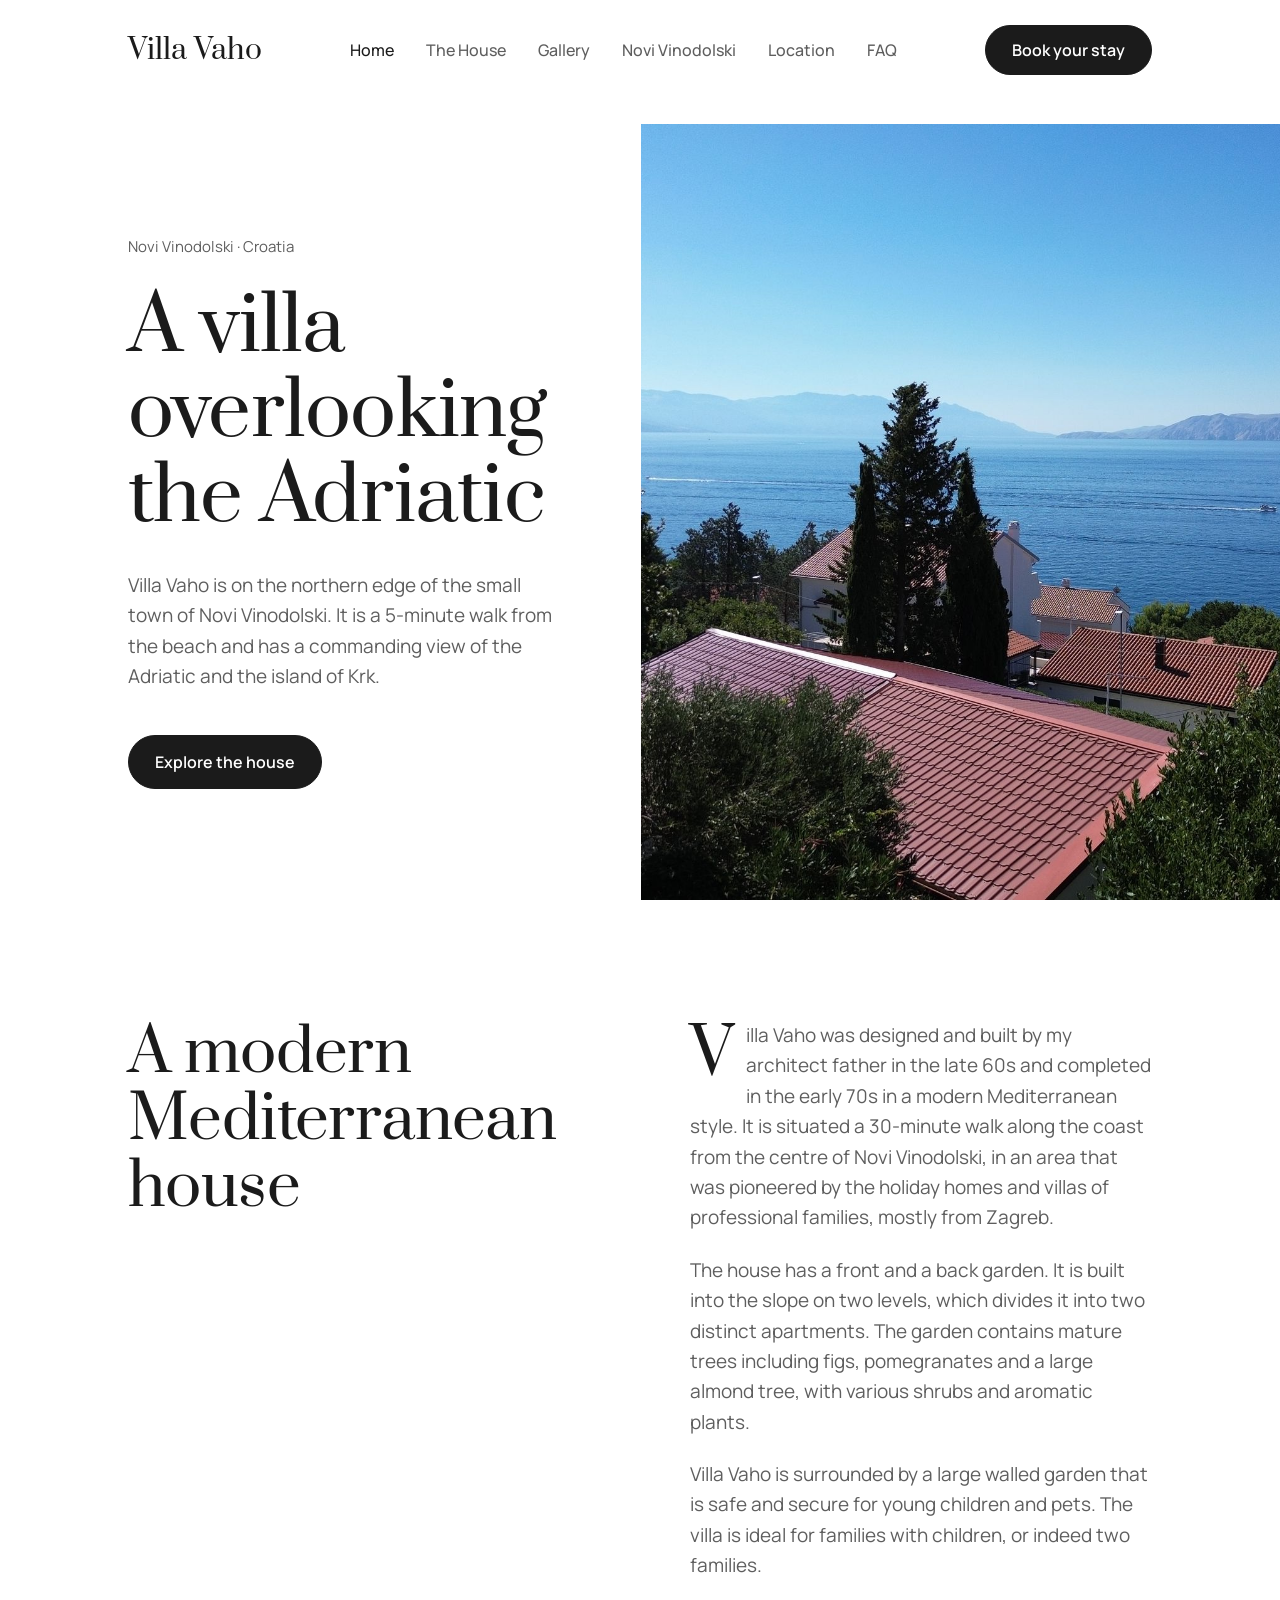
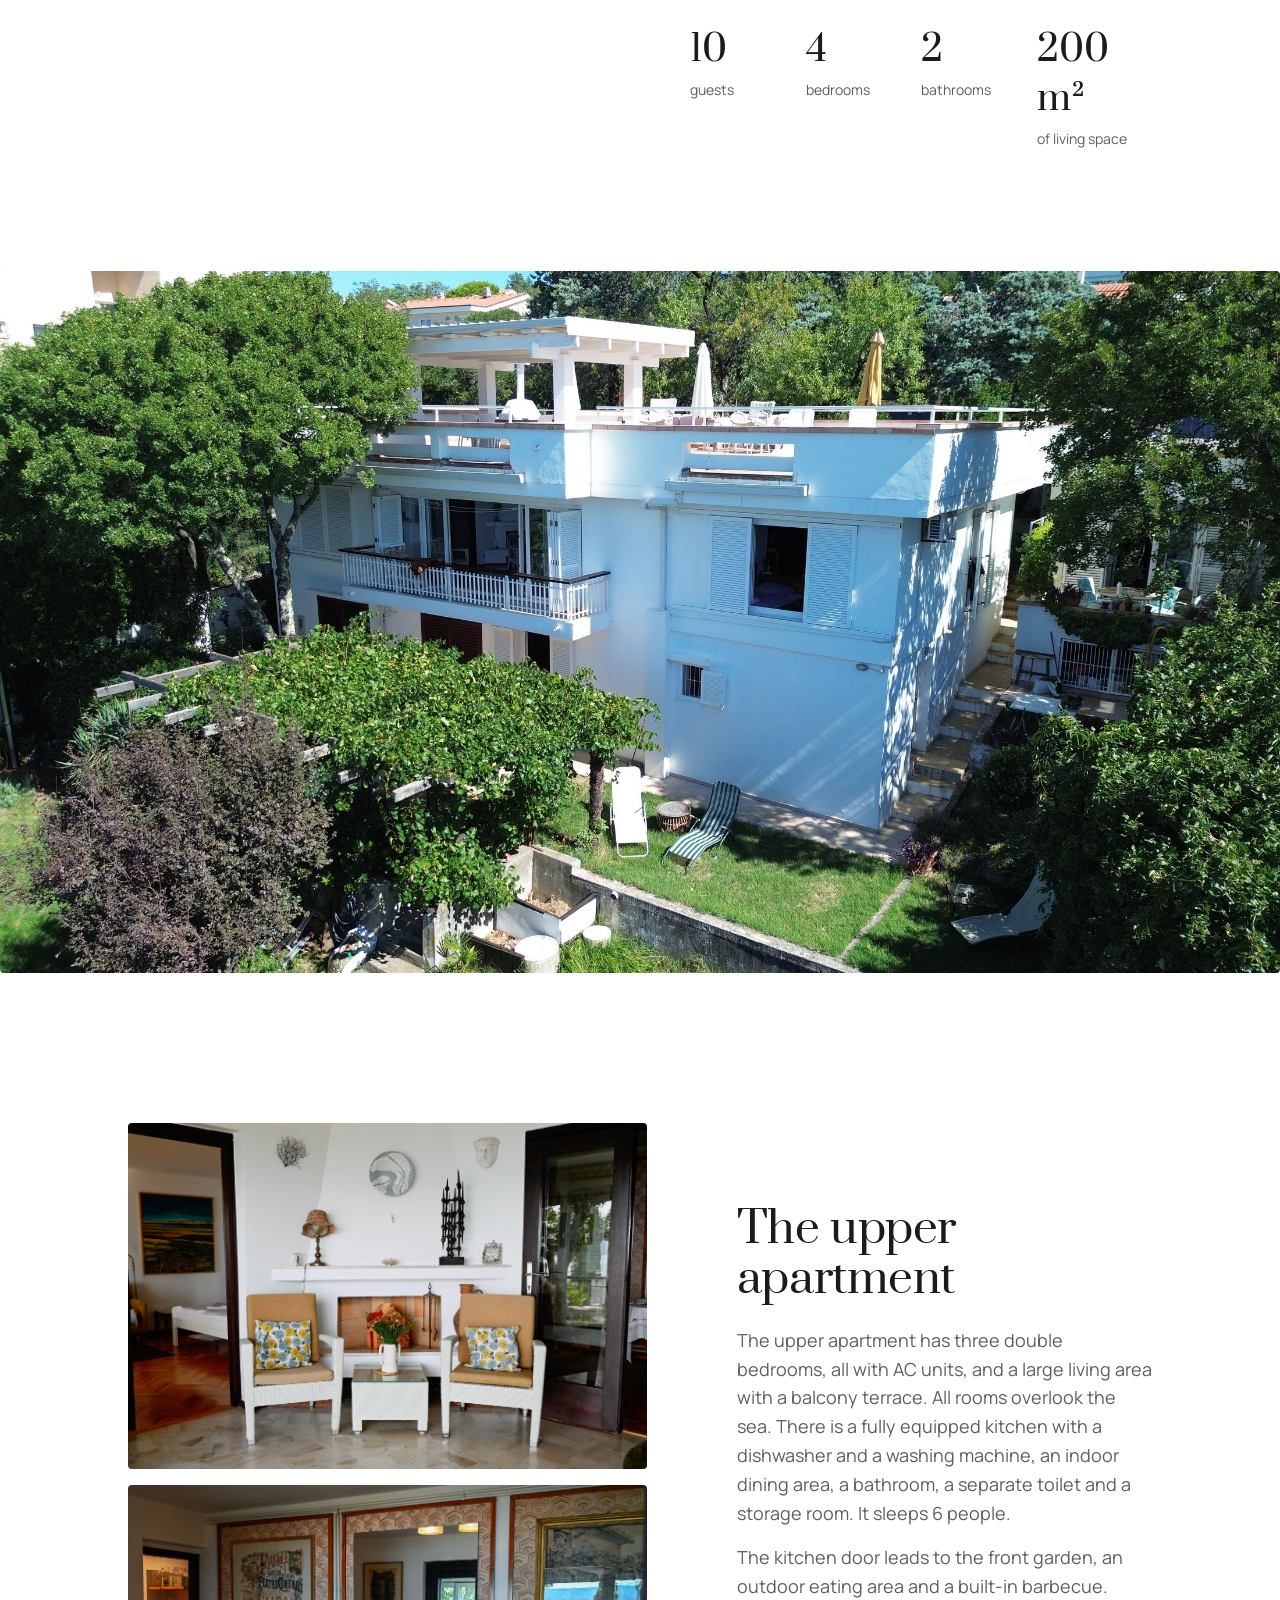
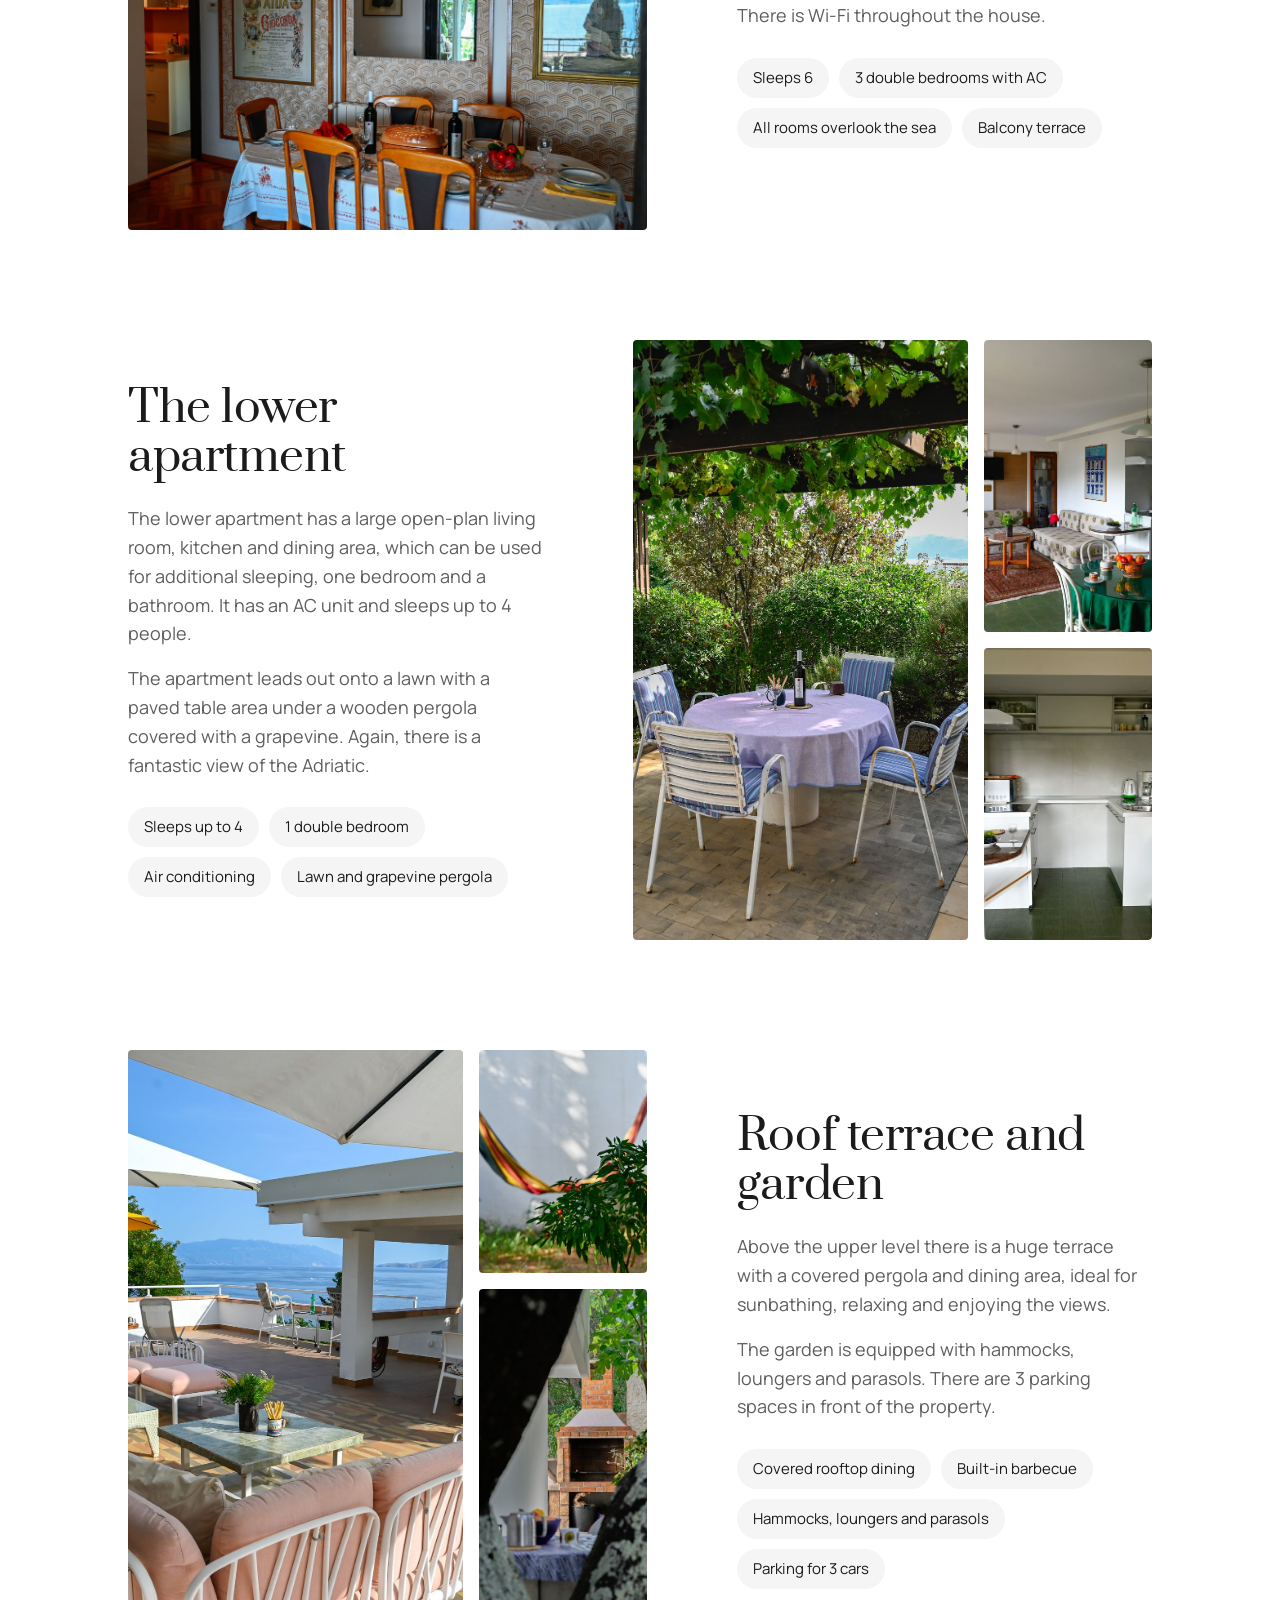
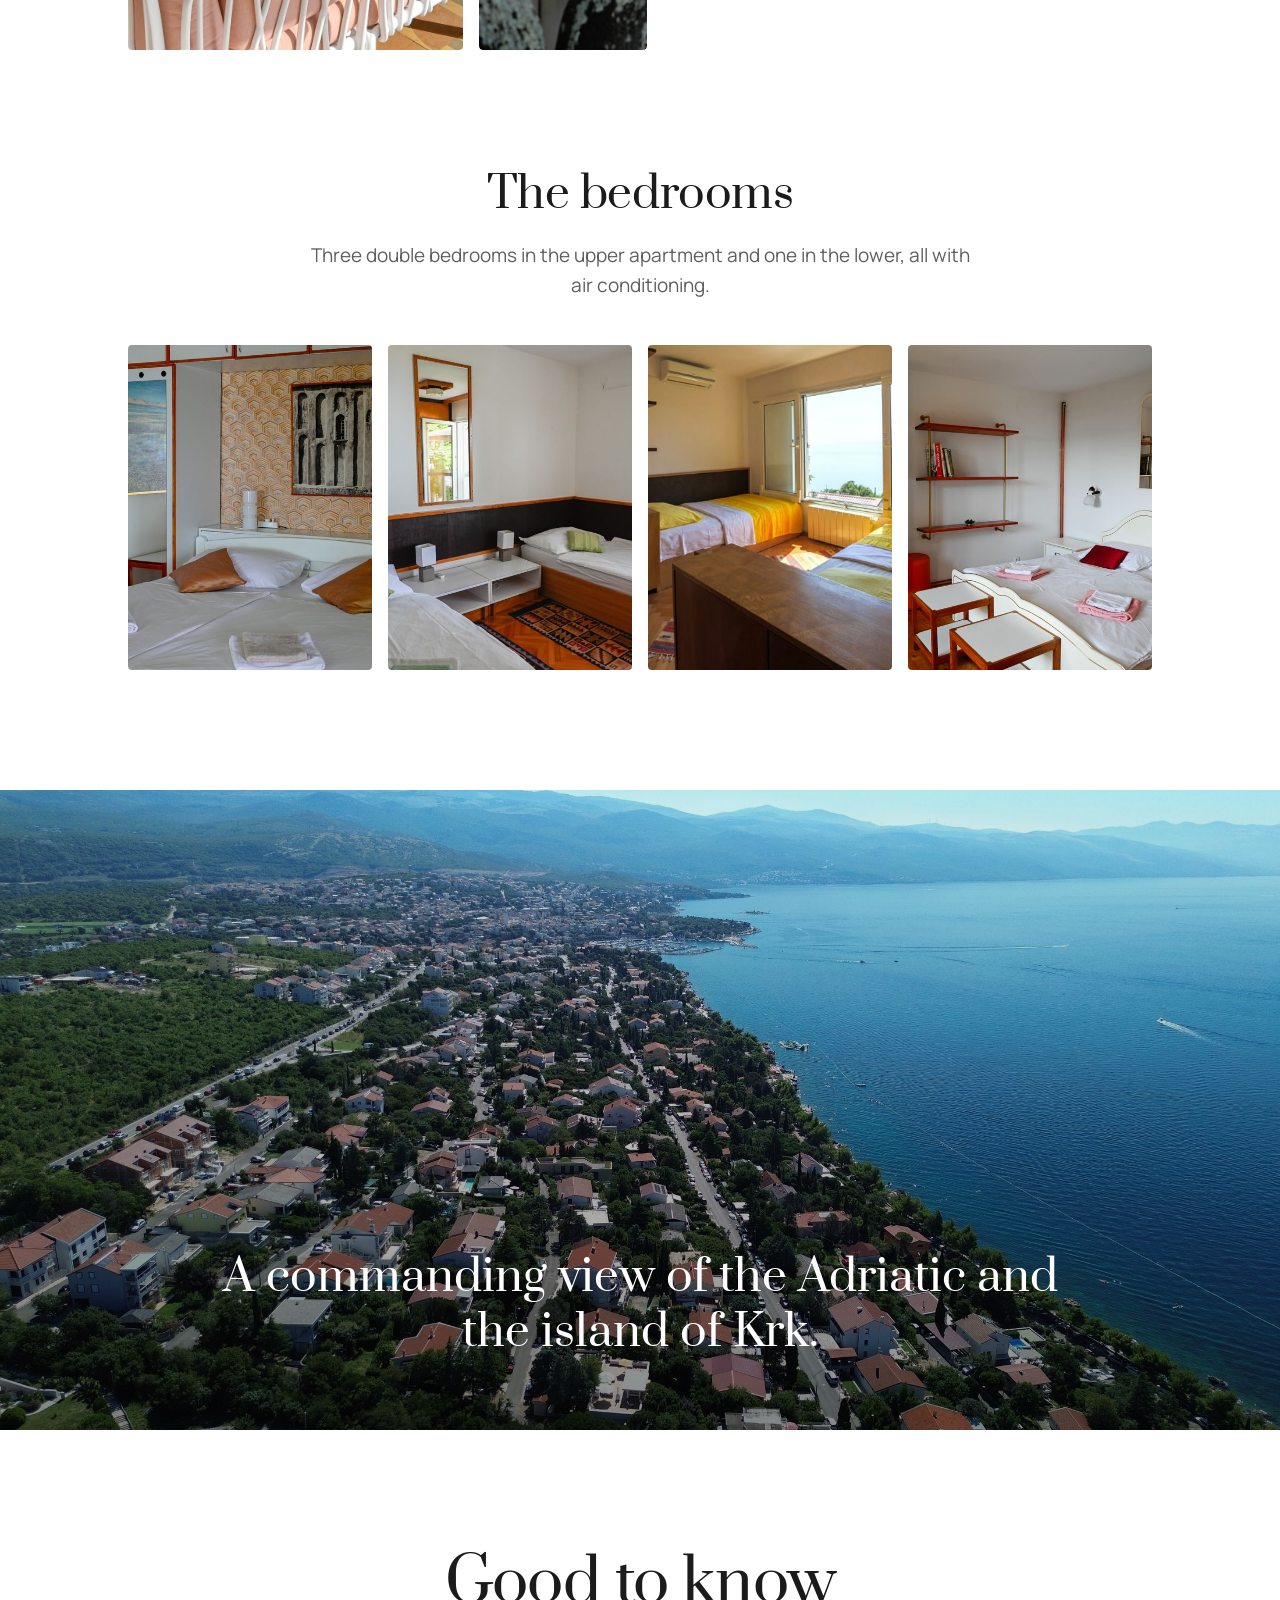
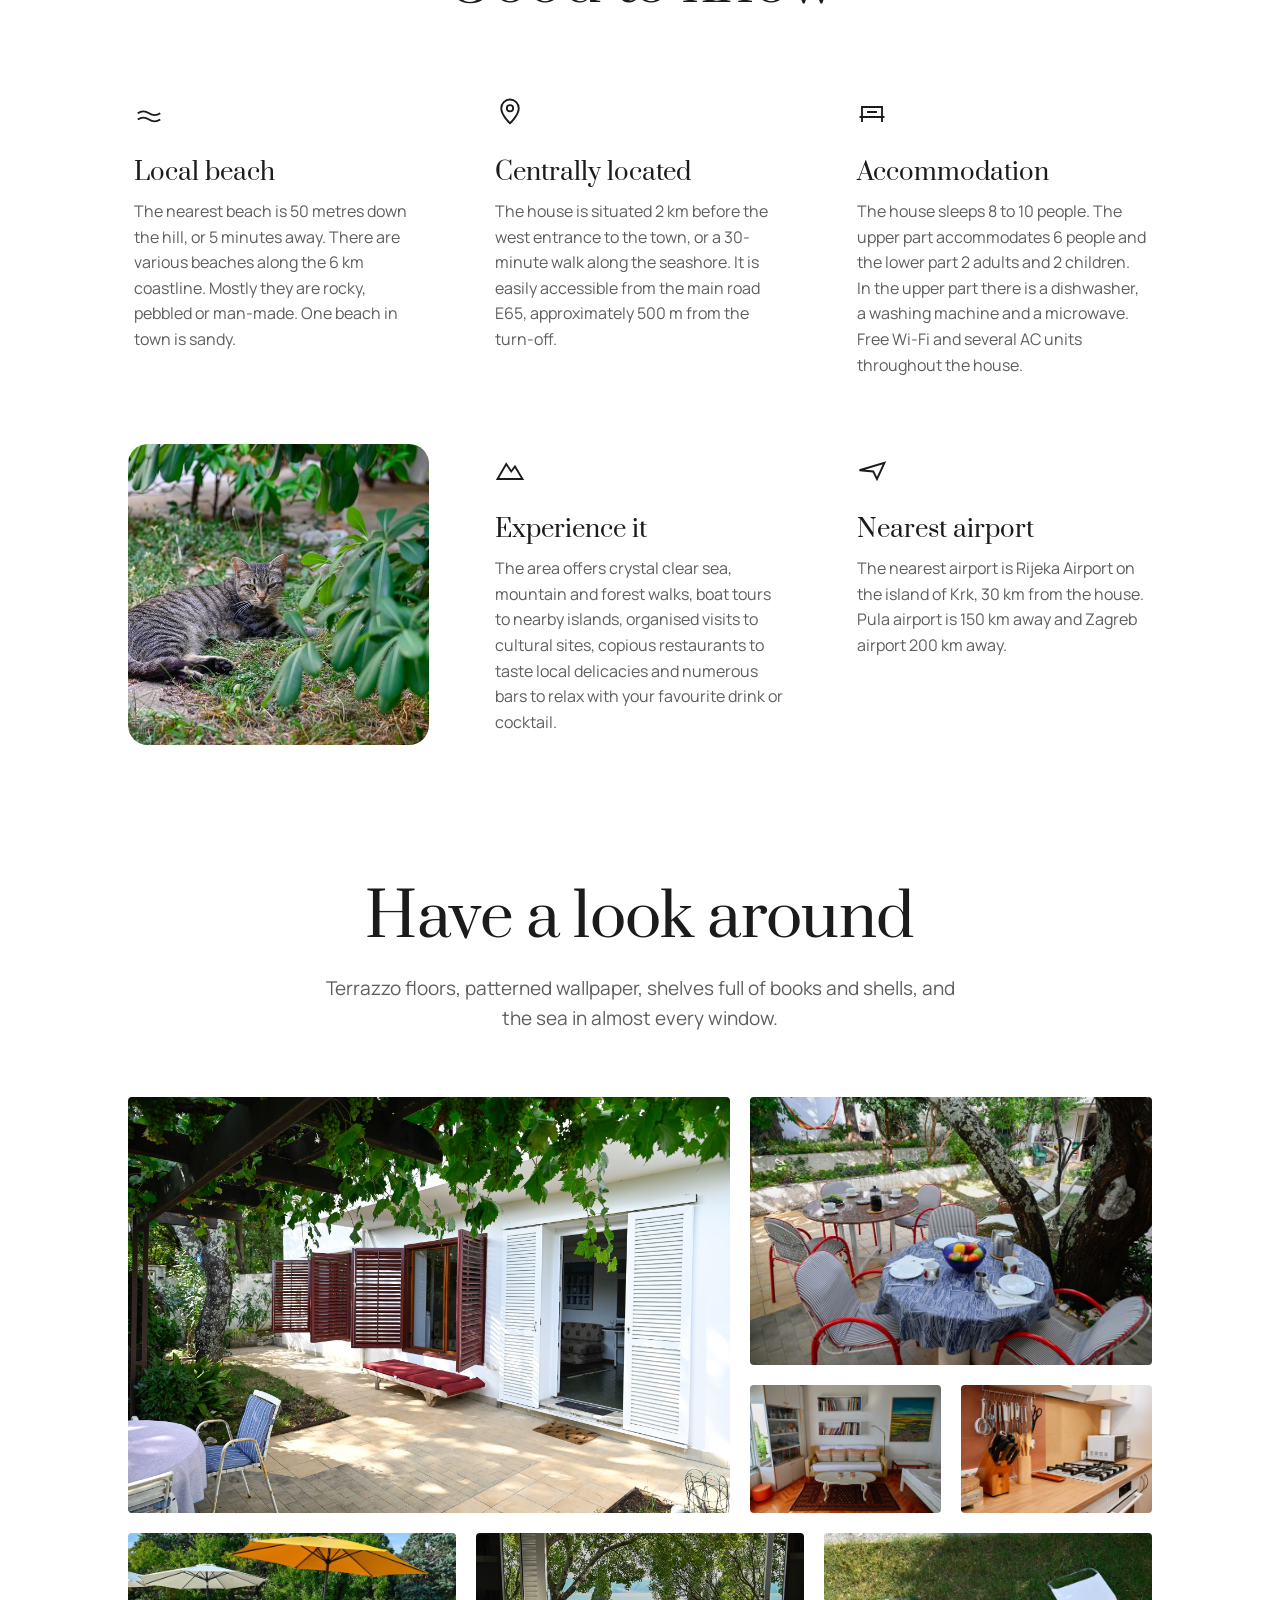
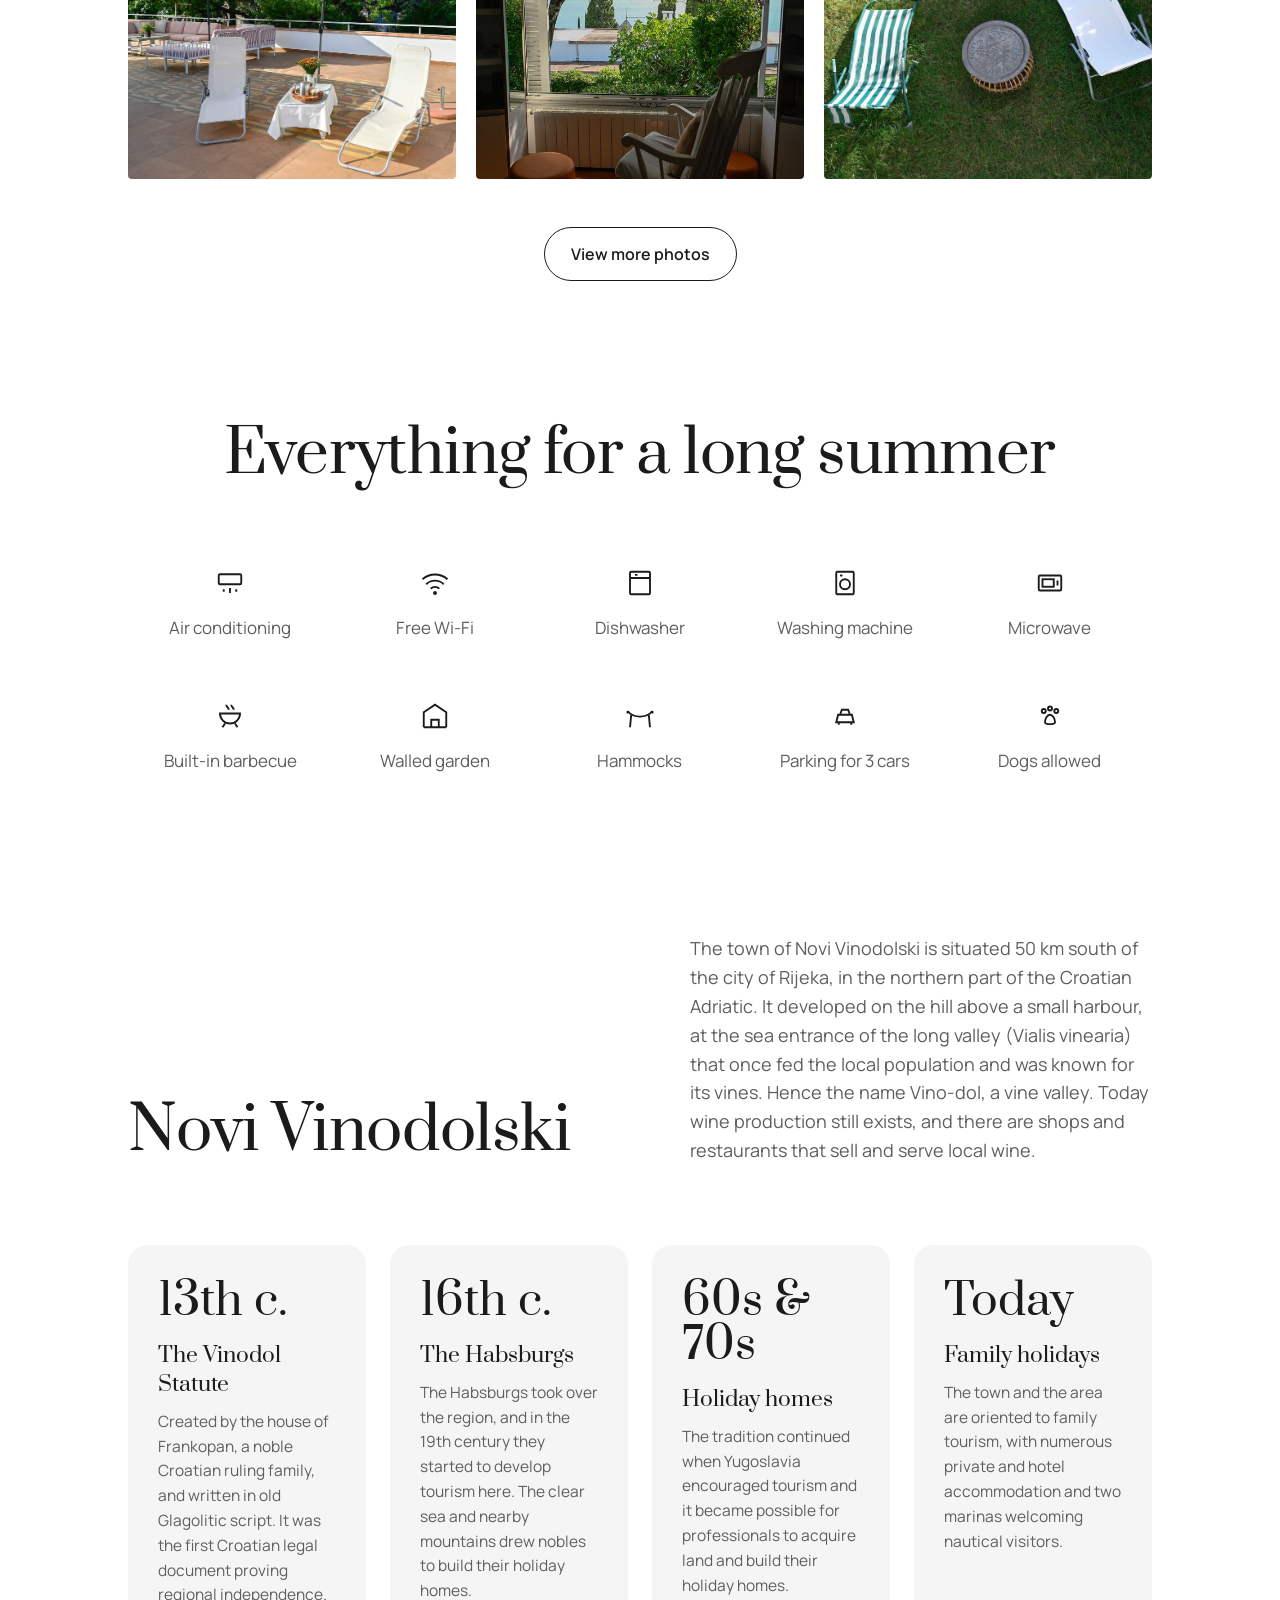
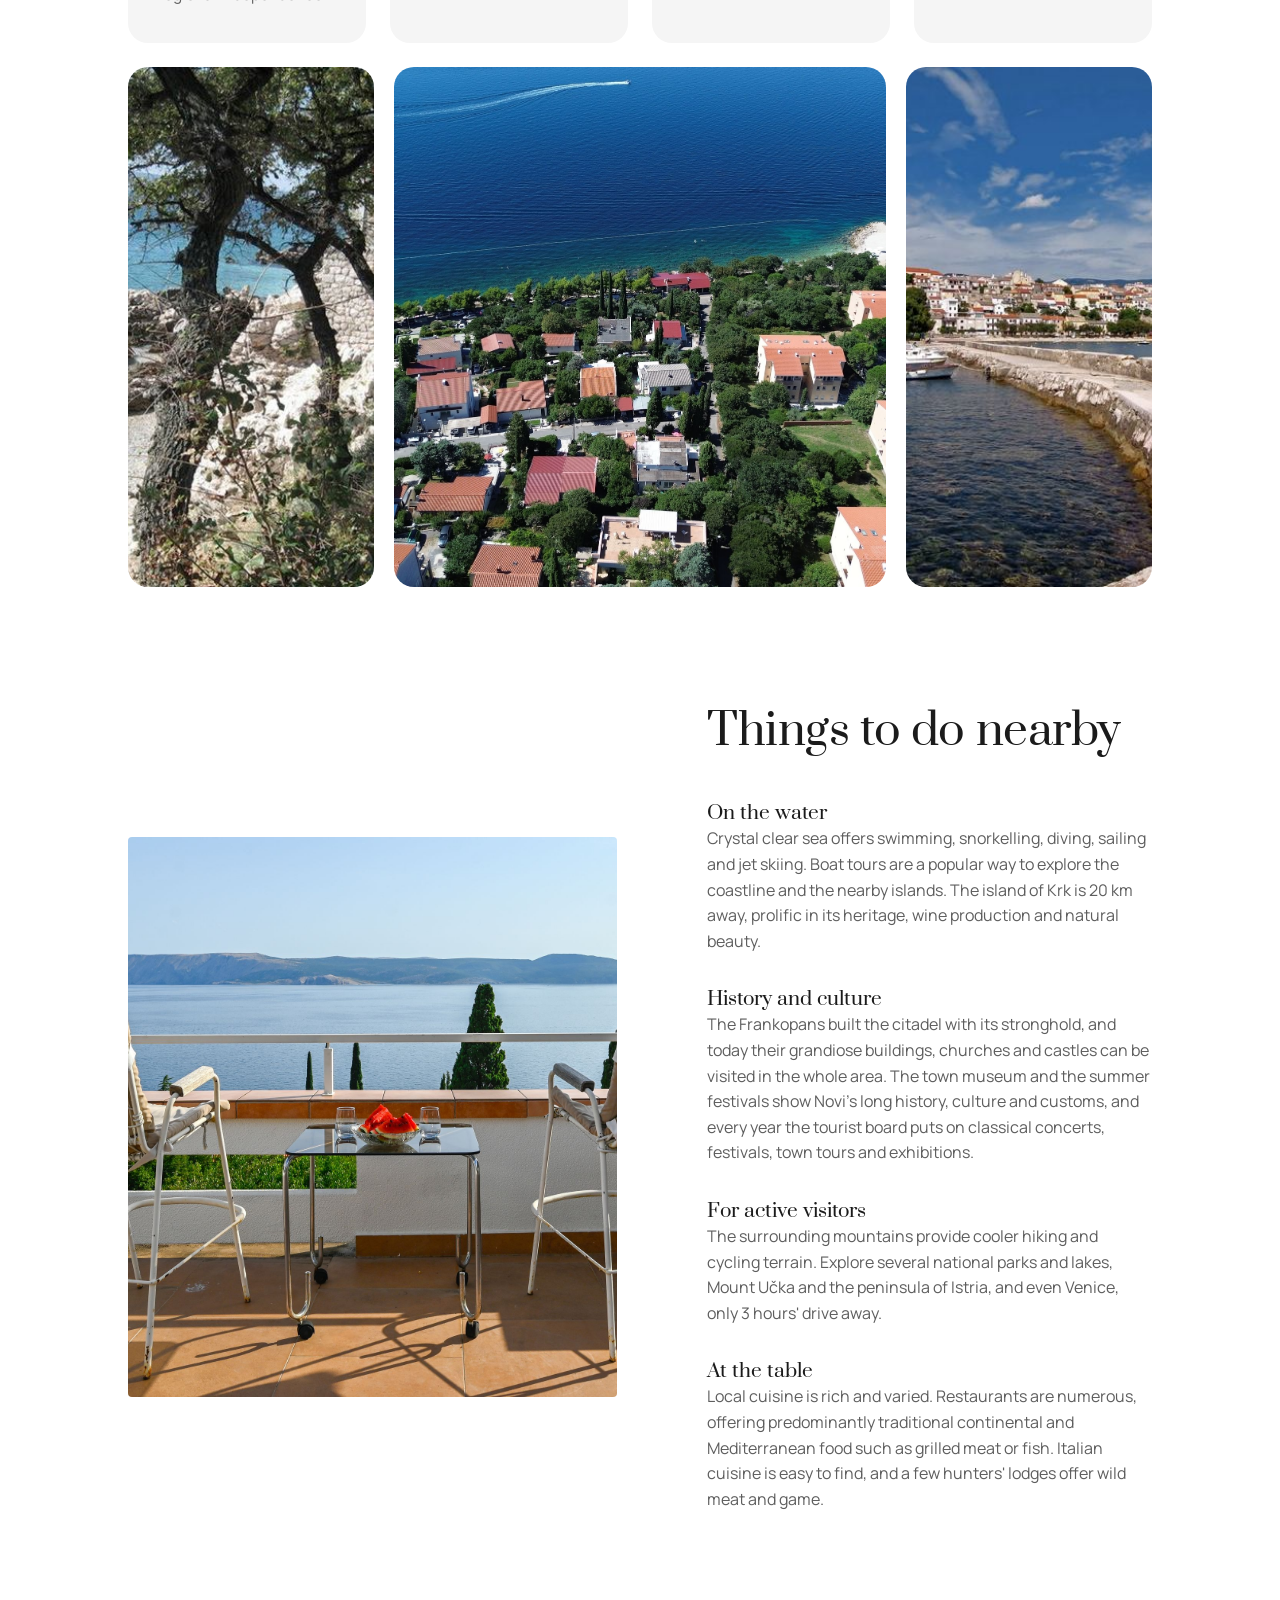
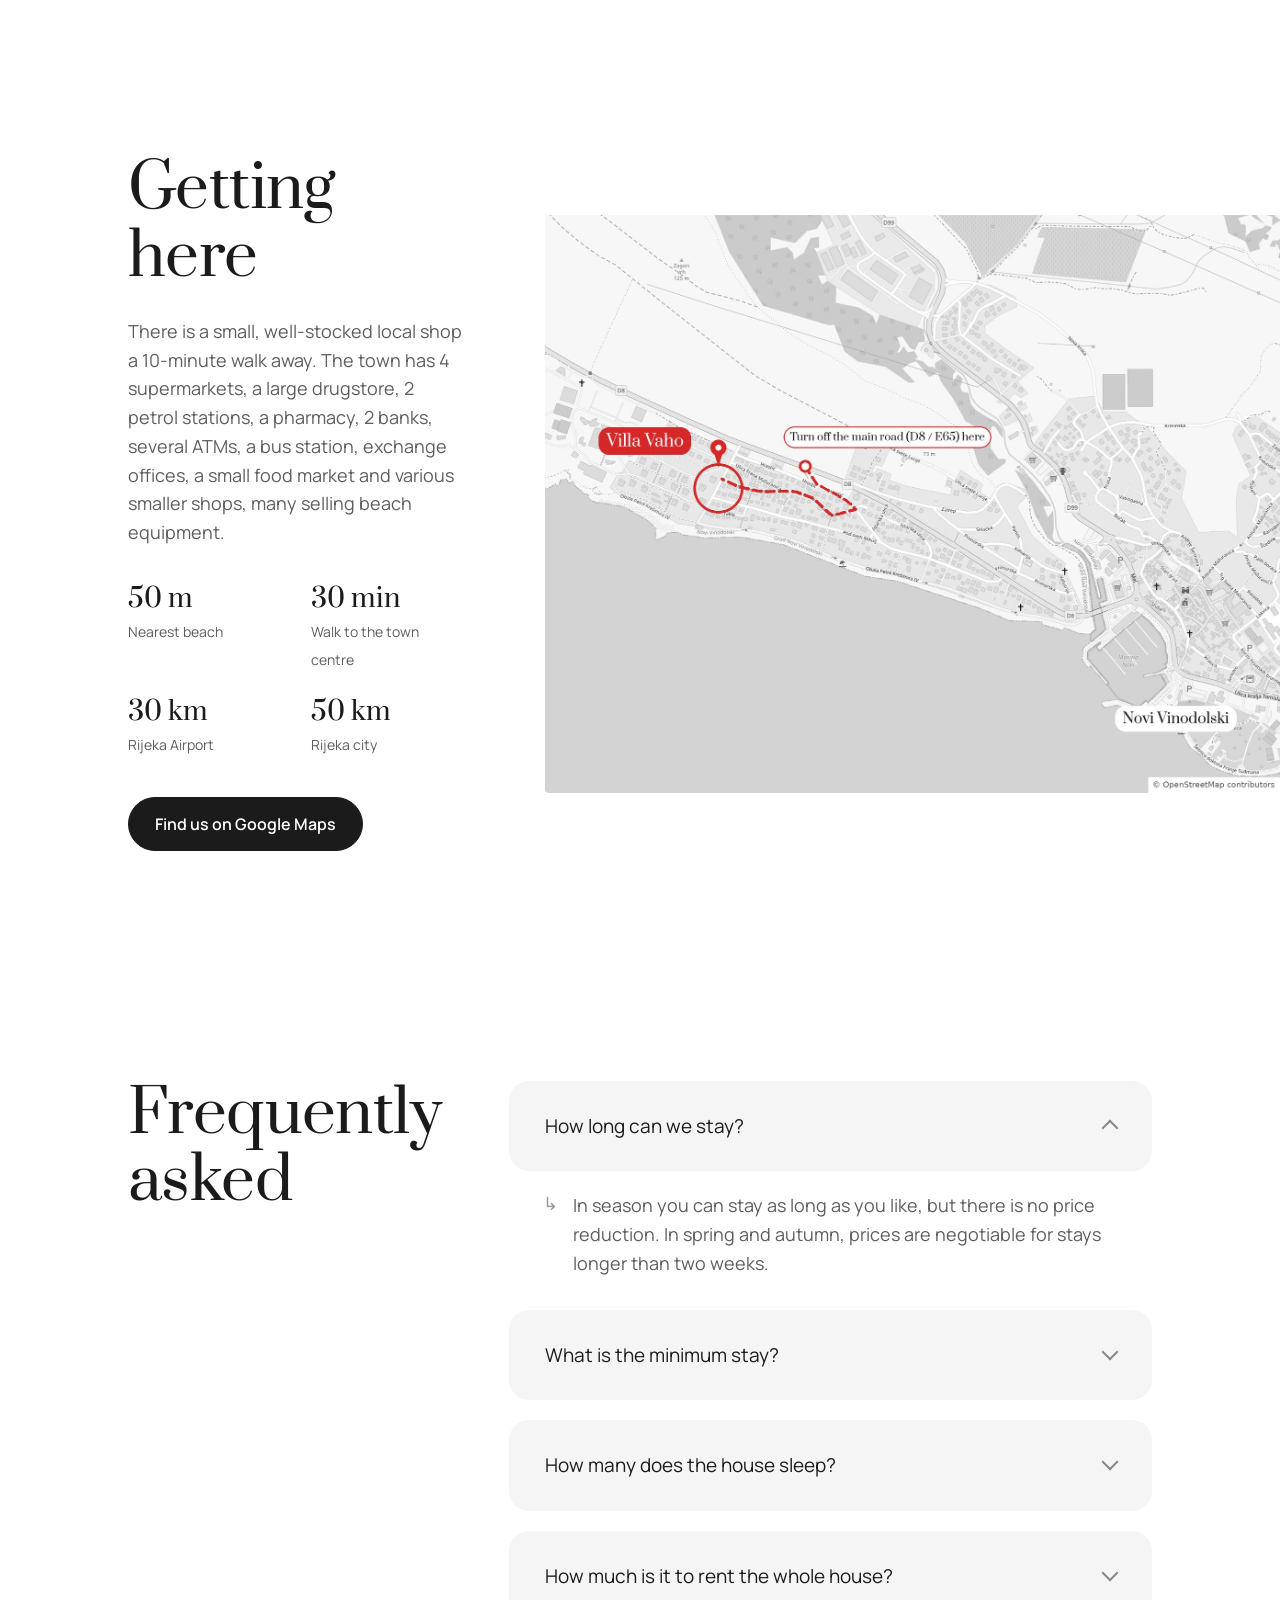
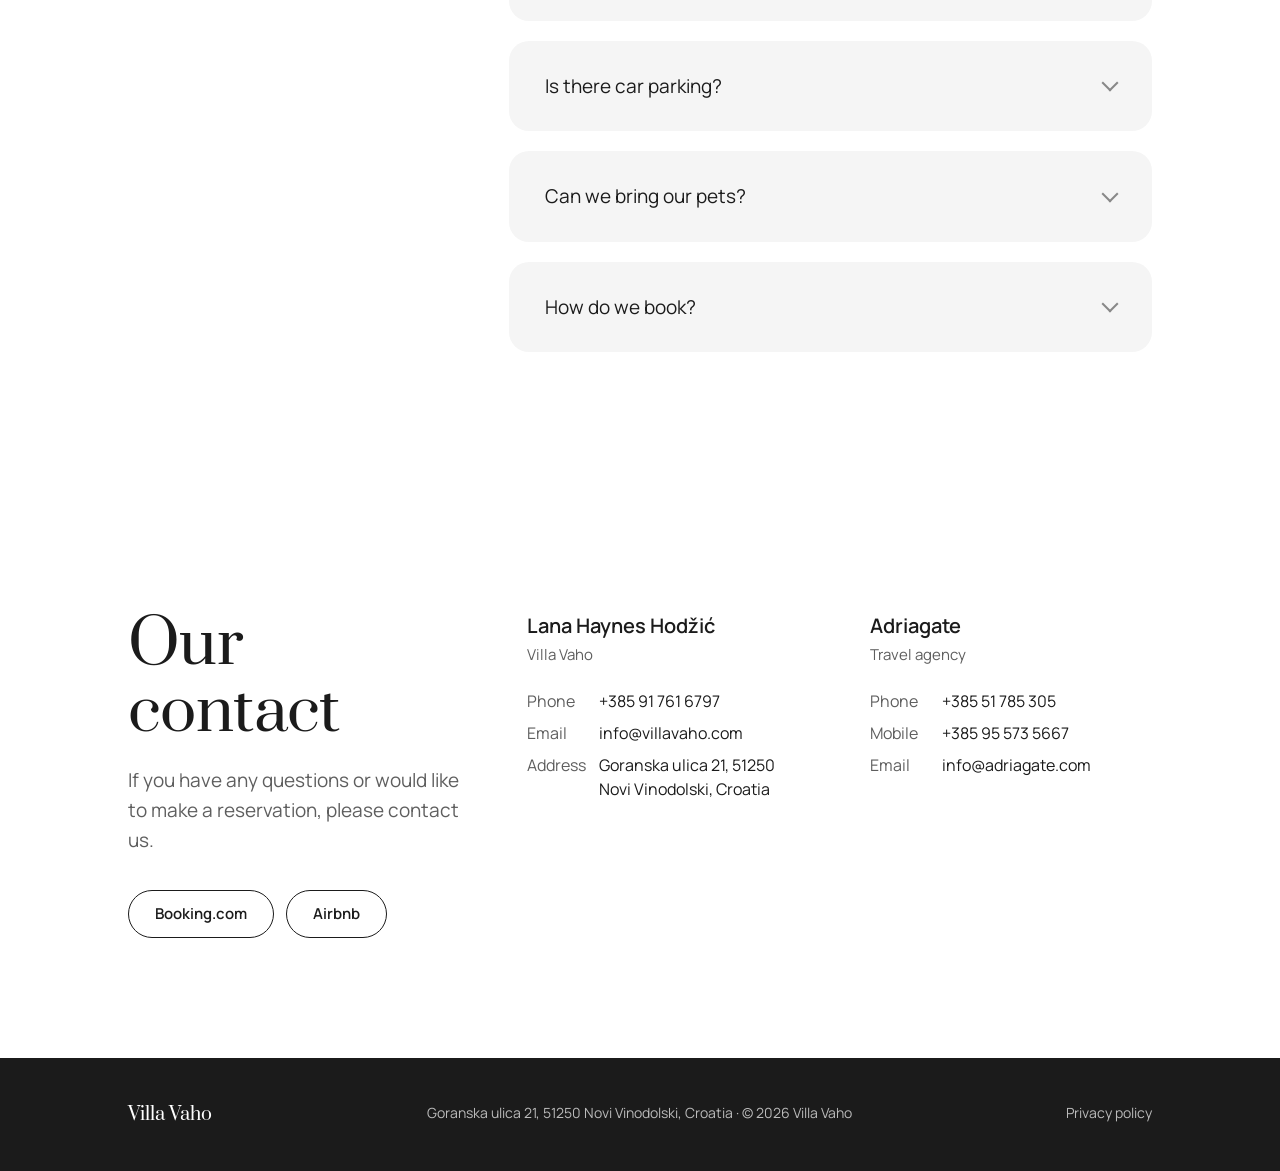
==== commit 85bef202: "Add address under Lana's contact Co-Authored-By: Claude Opus 5.5 <noreply@anthropic.com> Claude-Sess" ====
--- a/index.html
+++ b/index.html
@@ -150,7 +150,8 @@
 .person h4{font:600 20px "Manrope";margin-bottom:4px}
 .person .role{color:var(--ink2);font-size:15px;margin-bottom:18px}
 .person p{font-size:16px;line-height:2}
-.person p span{color:var(--ink2);display:inline-block;width:72px}
+.person p span{color:var(--ink2);display:inline-block;width:72px;vertical-align:top}
+.person p a{display:inline-block;max-width:calc(100% - 80px);vertical-align:top;line-height:1.5;padding:4px 0}
 .person a:hover,.legal a:hover{text-decoration:underline}
 .book{margin-top:34px;display:flex;gap:12px;flex-wrap:wrap}
 .book .btn{height:48px;font-size:15px}
@@ -408,7 +409,7 @@
 <section class="contact" id="contact"><div class="wrap">
   <div><h2>Our contact</h2><p class="lead" style="margin-top:18px">If you have any questions or would like to make a reservation, please contact us.</p>
     <div class="book"><a class="btn" href="https://www.booking.com/hotel/hr/vaho-holiday-home.html" target="_blank" rel="noopener">Booking.com</a><a class="btn" href="https://www.airbnb.com/rooms/2925426" target="_blank" rel="noopener">Airbnb</a></div></div>
-  <div class="person"><h4>Lana Haynes Hodžić</h4><div class="role">Villa Vaho</div><p><span>Phone</span><a href="tel:+385917616797">+385 91 761 6797</a><br><span>Email</span><a href="mailto:info@villavaho.com">info@villavaho.com</a></p></div>
+  <div class="person"><h4>Lana Haynes Hodžić</h4><div class="role">Villa Vaho</div><p><span>Phone</span><a href="tel:+385917616797">+385 91 761 6797</a><br><span>Email</span><a href="mailto:info@villavaho.com">info@villavaho.com</a><br><span>Address</span><a href="https://www.google.com/maps/search/?api=1&amp;query=Goranska+ulica+21%2C+51250+Novi+Vinodolski%2C+Croatia" target="_blank" rel="noopener">Goranska ulica 21, 51250 Novi Vinodolski, Croatia</a></p></div>
   <div class="person"><h4>Adriagate</h4><div class="role">Travel agency</div><p><span>Phone</span><a href="tel:+38551785305">+385 51 785 305</a><br><span>Mobile</span><a href="tel:+385955735667">+385 95 573 5667</a><br><span>Email</span><a href="mailto:info@adriagate.com">info@adriagate.com</a></p></div>
 </div></section>
 
@@ -423,7 +424,7 @@
 <div class="lb" id="lb"><div class="bar"><span id="lbc"></span><button class="x" id="lbx" aria-label="Close">✕</button></div><div class="stage"><button class="nav prev" id="lbp" aria-label="Previous">←</button><img id="lbi" alt=""><button class="nav next" id="lbn" aria-label="Next">→</button></div></div>
 
 <script>
-const groups=[["Upper apartment",["23","28","26","19","31","18","12","16","3","33","35","2","6","8","50","51","11","39"]],["Bedrooms",["37","twin","oldtwin","43","45","38","77","78"]],["Lower apartment",["70","71","74","91","93","83","81","86","95","97","101","100"]],["Garden",["57","56","62","63","67","49","58","59","65","68"]],["Roof terrace",["105","106","107","109","115","117","119","103","112","143"]],["From above",["136","140","120","132","130","121","137","129","124","126","138"]],["Beach, town and map",["beach","town","villaroute2"]]];
+const groups=[["Upper apartment",["23","28","26","19","31","18","12","16","3","33","35","2","6","8","50","51","11","39"]],["Bedrooms",["37","twin","oldtwin","43","45","38","77","78"]],["Lower apartment",["70","71","74","91","93","83","81","86","95","97","101","100"]],["Garden",["57","56","62","63","67","49","58","59","65","68"]],["Roof terrace",["105","106","107","109","115","117","119","103","112","143"]],["From above",["136","140","120","132","130","121","137","129","124","126","138"]],["Parking, beach and town",["oldparking","beach","town","villaroute2"]]];
 const all=groups.flatMap(g=>g[1]);let cur=0;
 const $=id=>document.getElementById(id);
 const lb=$('lb'),lbi=$('lbi'),lbc=$('lbc');
@@ -433,7 +434,7 @@
 $('lbx').onclick=()=>lb.classList.remove('on');
 $('lbp').onclick=()=>show(cur-1);$('lbn').onclick=()=>show(cur+1);
 const ag=$('allg'),agi=$('allgIn');
-const AR={"23":1.498,"28":1.498,"26":1.498,"19":1.498,"31":1.498,"18":1.498,"12":1.498,"16":0.668,"3":1.498,"33":1.498,"35":0.668,"2":0.668,"6":0.668,"8":1.498,"50":0.668,"51":0.668,"11":0.668,"39":0.668,"37":1.498,"twin":1.498,"oldtwin":1.493,"43":0.668,"45":0.668,"38":1.498,"77":1.498,"78":1.498,"70":1.498,"71":1.498,"74":1.498,"91":1.498,"93":1.498,"83":1.498,"81":1.498,"86":0.668,"95":0.668,"97":1.498,"101":1.498,"100":0.668,"57":1.498,"56":1.498,"62":1.498,"63":1.498,"67":1.498,"49":1.498,"58":1.498,"59":1.498,"65":0.668,"68":1.498,"105":1.498,"106":1.498,"107":1.498,"109":1.498,"115":1.498,"117":1.498,"119":1.498,"103":1.498,"112":1.498,"143":1.779,"136":1.779,"140":1.779,"120":1.779,"132":1.779,"130":1.779,"121":1.779,"137":1.779,"129":1.779,"124":0.562,"126":0.562,"138":0.562,"beach":1.782,"town":1.782,"villaroute2":1.273};
+const AR={"oldparking":1.554,"23":1.498,"28":1.498,"26":1.498,"19":1.498,"31":1.498,"18":1.498,"12":1.498,"16":0.668,"3":1.498,"33":1.498,"35":0.668,"2":0.668,"6":0.668,"8":1.498,"50":0.668,"51":0.668,"11":0.668,"39":0.668,"37":1.498,"twin":1.498,"oldtwin":1.493,"43":0.668,"45":0.668,"38":1.498,"77":1.498,"78":1.498,"70":1.498,"71":1.498,"74":1.498,"91":1.498,"93":1.498,"83":1.498,"81":1.498,"86":0.668,"95":0.668,"97":1.498,"101":1.498,"100":0.668,"57":1.498,"56":1.498,"62":1.498,"63":1.498,"67":1.498,"49":1.498,"58":1.498,"59":1.498,"65":0.668,"68":1.498,"105":1.498,"106":1.498,"107":1.498,"109":1.498,"115":1.498,"117":1.498,"119":1.498,"103":1.498,"112":1.498,"143":1.779,"136":1.779,"140":1.779,"120":1.779,"132":1.779,"130":1.779,"121":1.779,"137":1.779,"129":1.779,"124":0.562,"126":0.562,"138":0.562,"beach":1.782,"town":1.782,"villaroute2":1.273};
 agi.innerHTML=groups.map(g=>'<h4>'+g[0]+'</h4><div class="g">'+g[1].map(n=>'<img loading="lazy" src="img/th/'+n+'.jpg" data-n="'+n+'" alt="" tabindex="0">').join('')+'</div>').join('')+'<div style="height:60px"></div>';
 function justify(){agi.querySelectorAll('.g').forEach(box=>{
   const cs=getComputedStyle(box),W=box.clientWidth-parseFloat(cs.paddingLeft)-parseFloat(cs.paddingRight)-1,gap=parseFloat(cs.columnGap)||8,H=W<700?170:260;
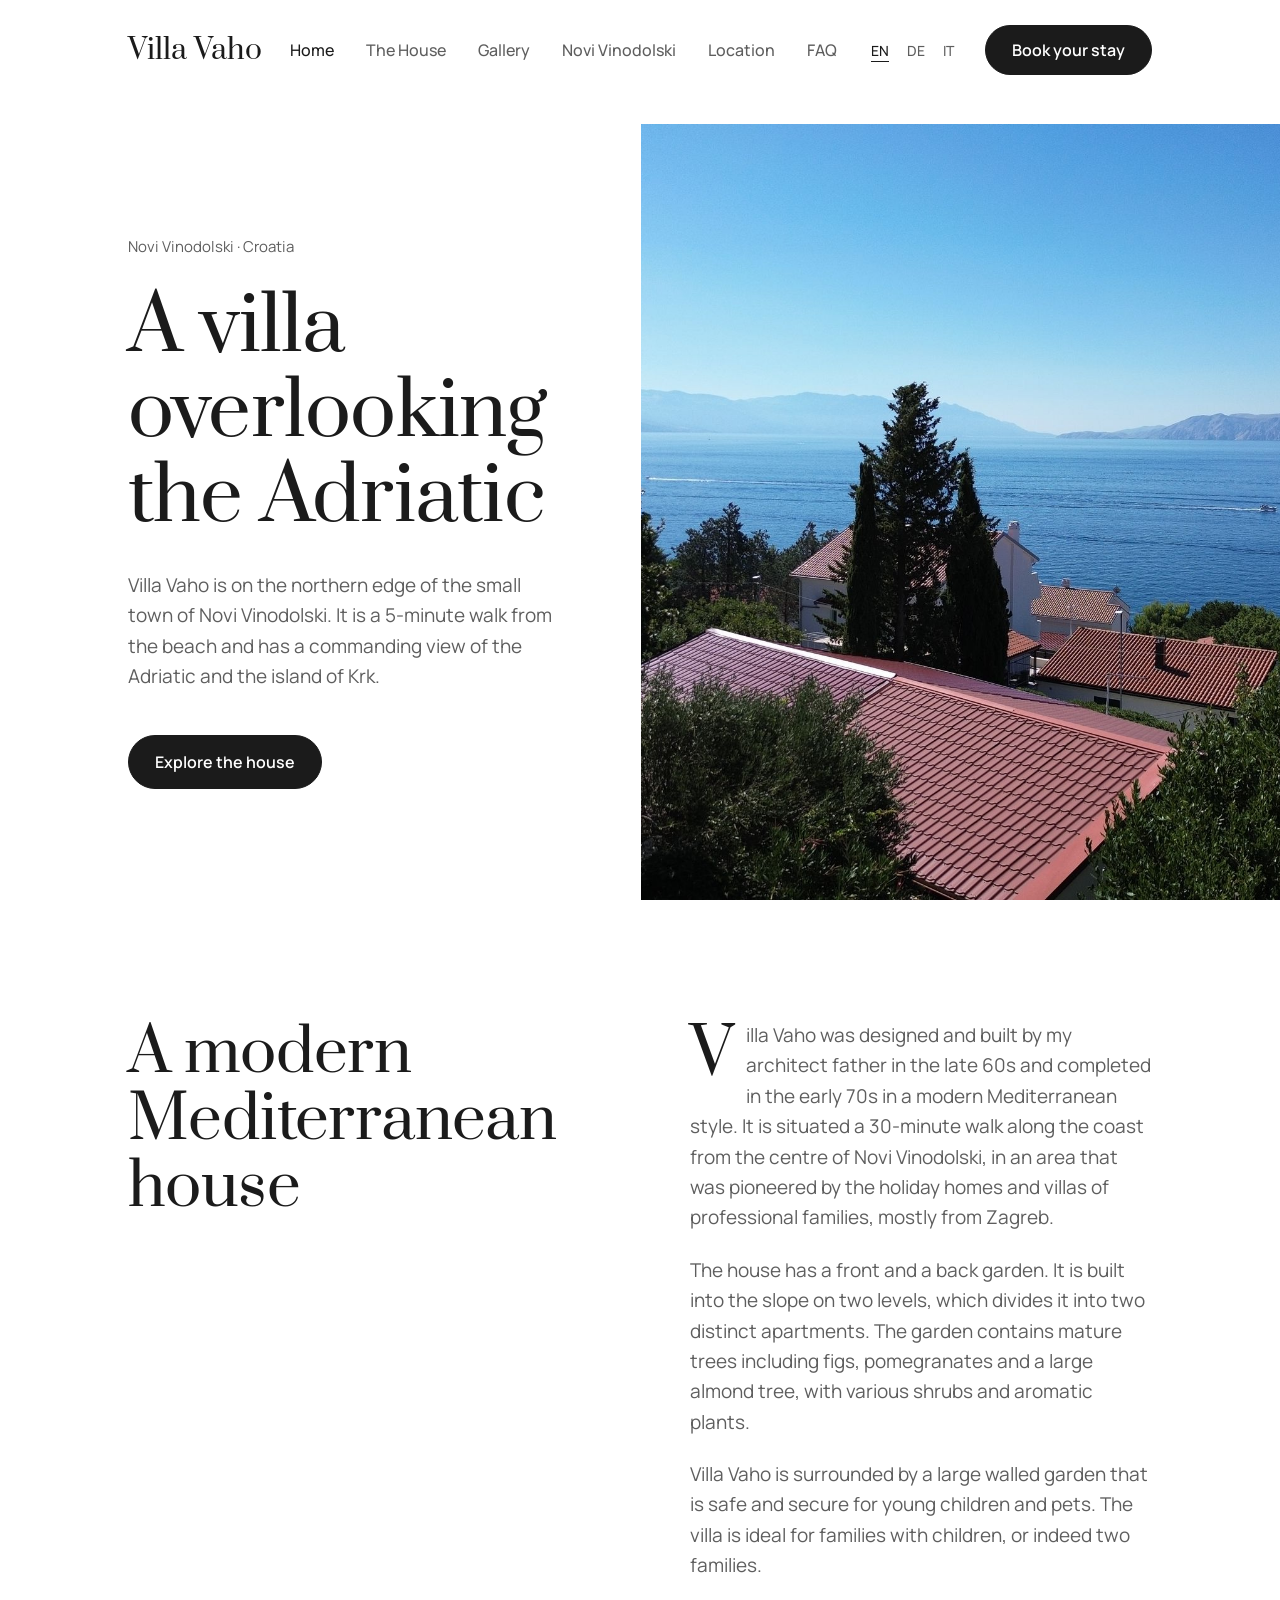
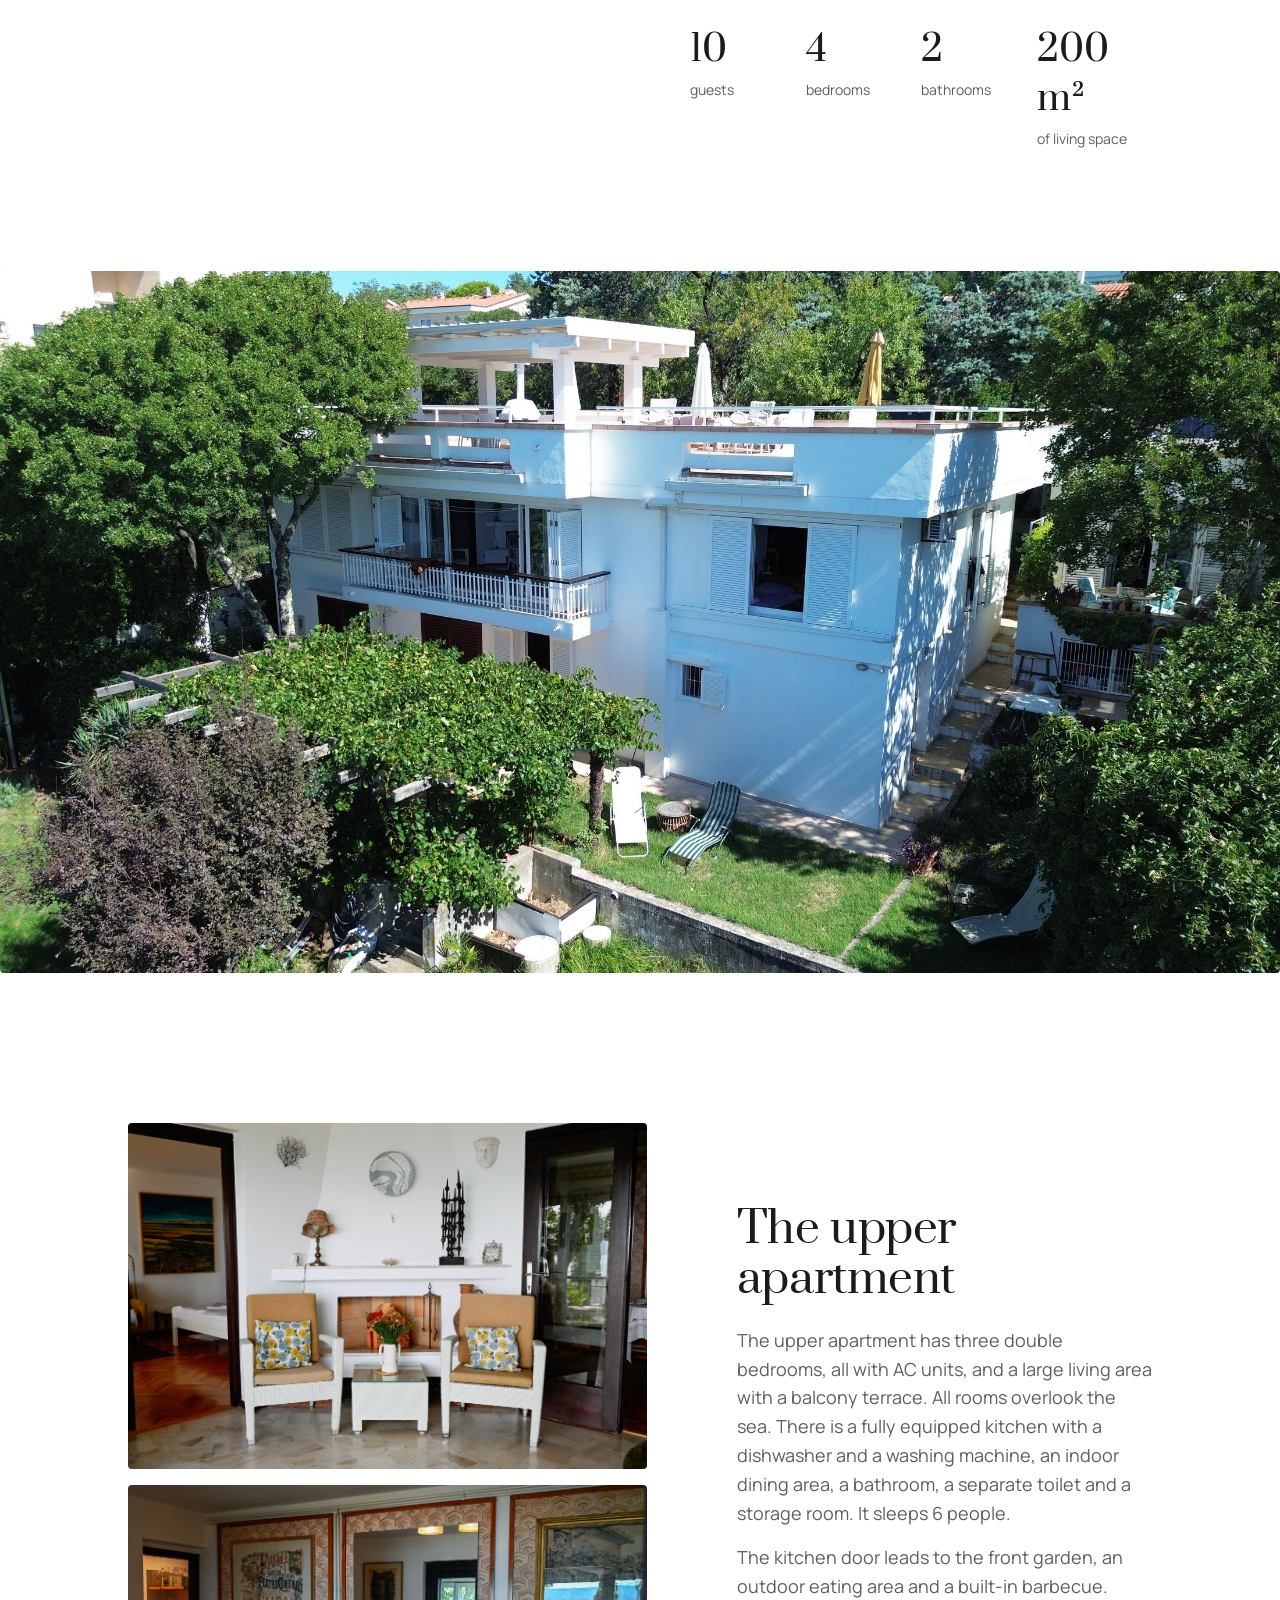
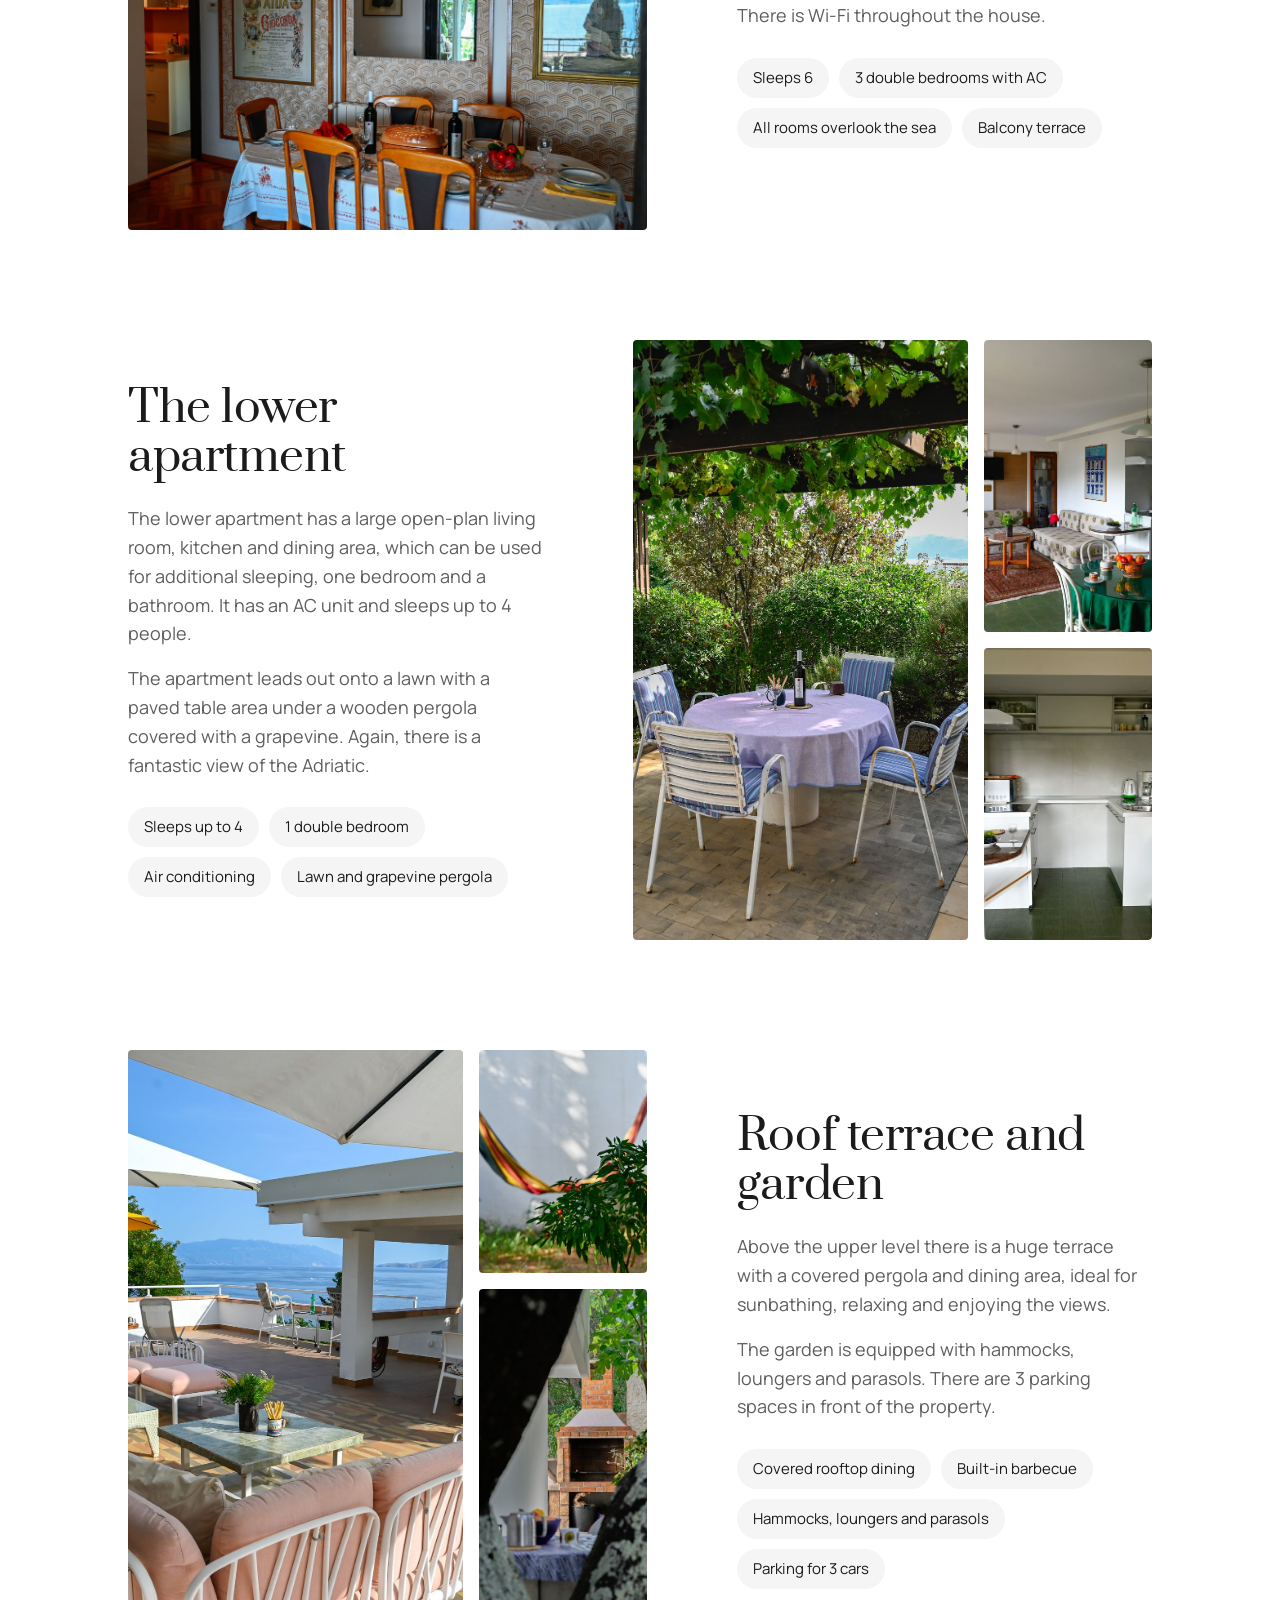
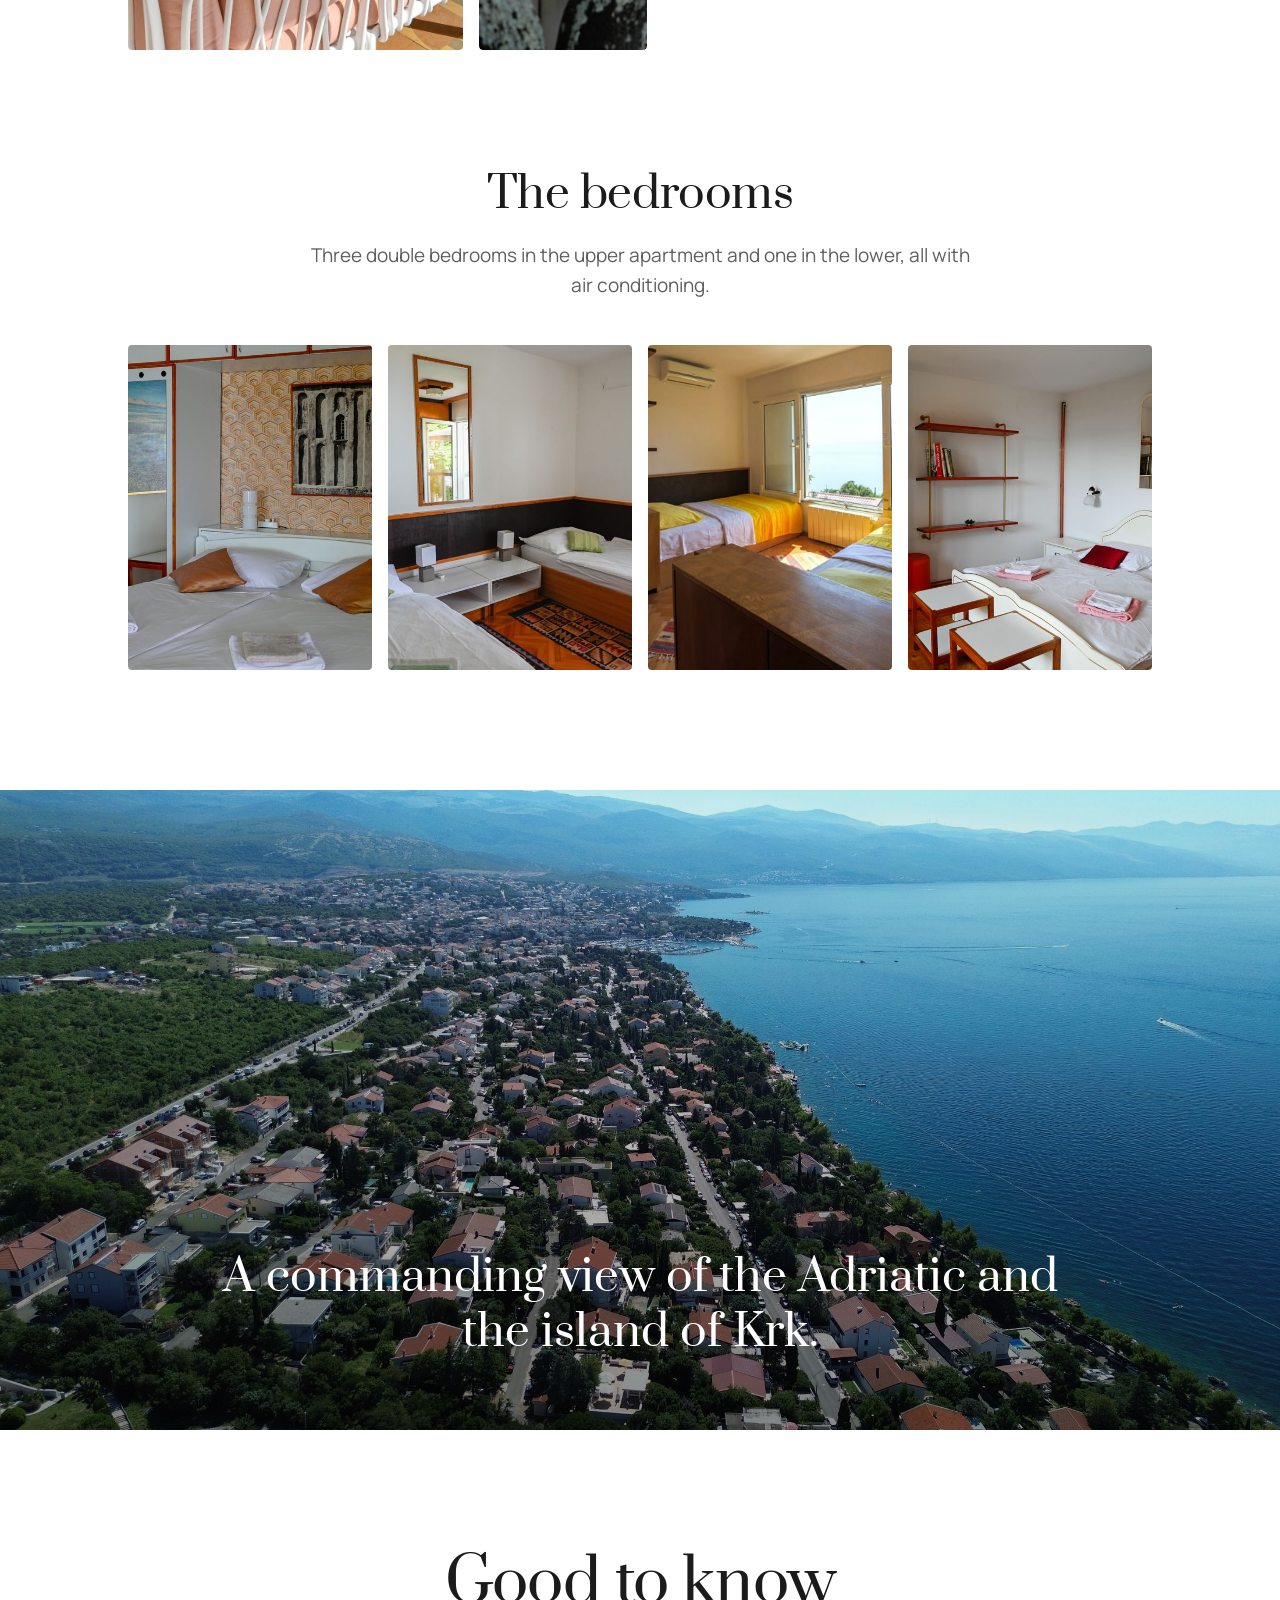
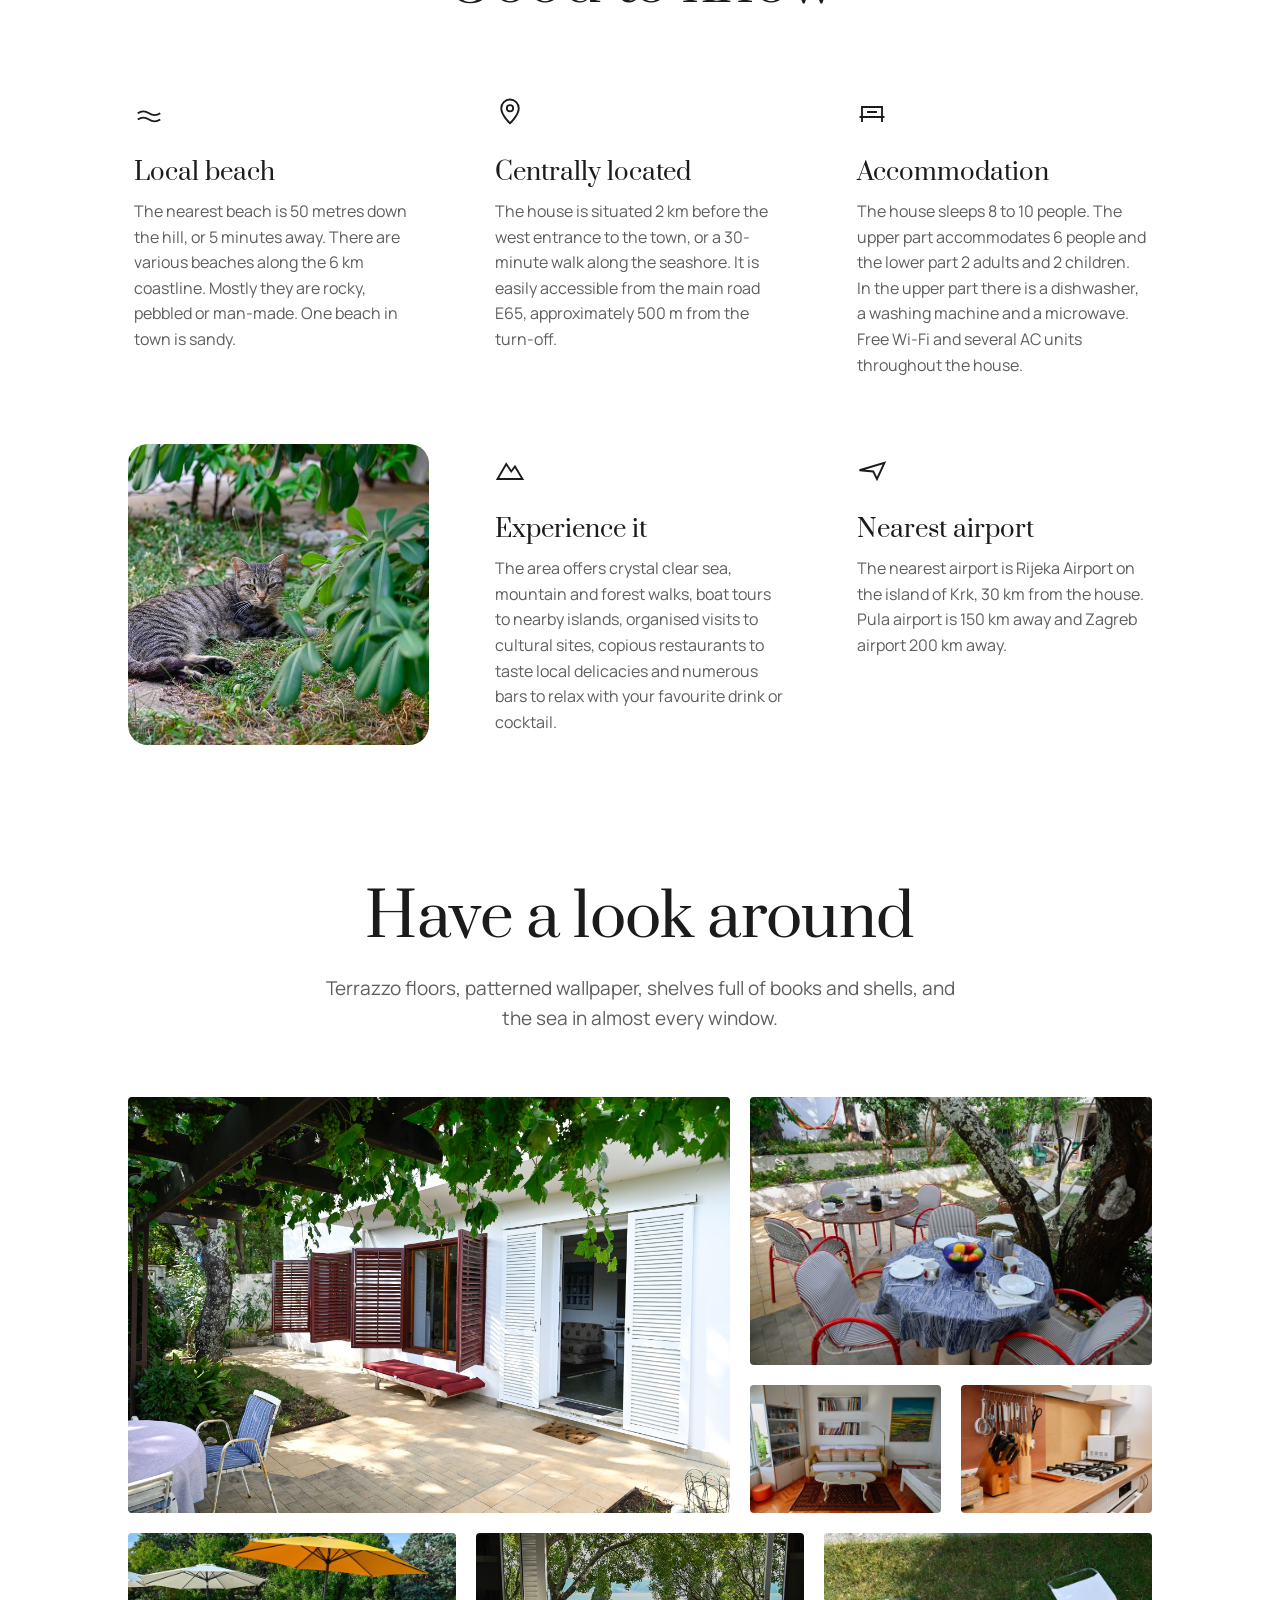
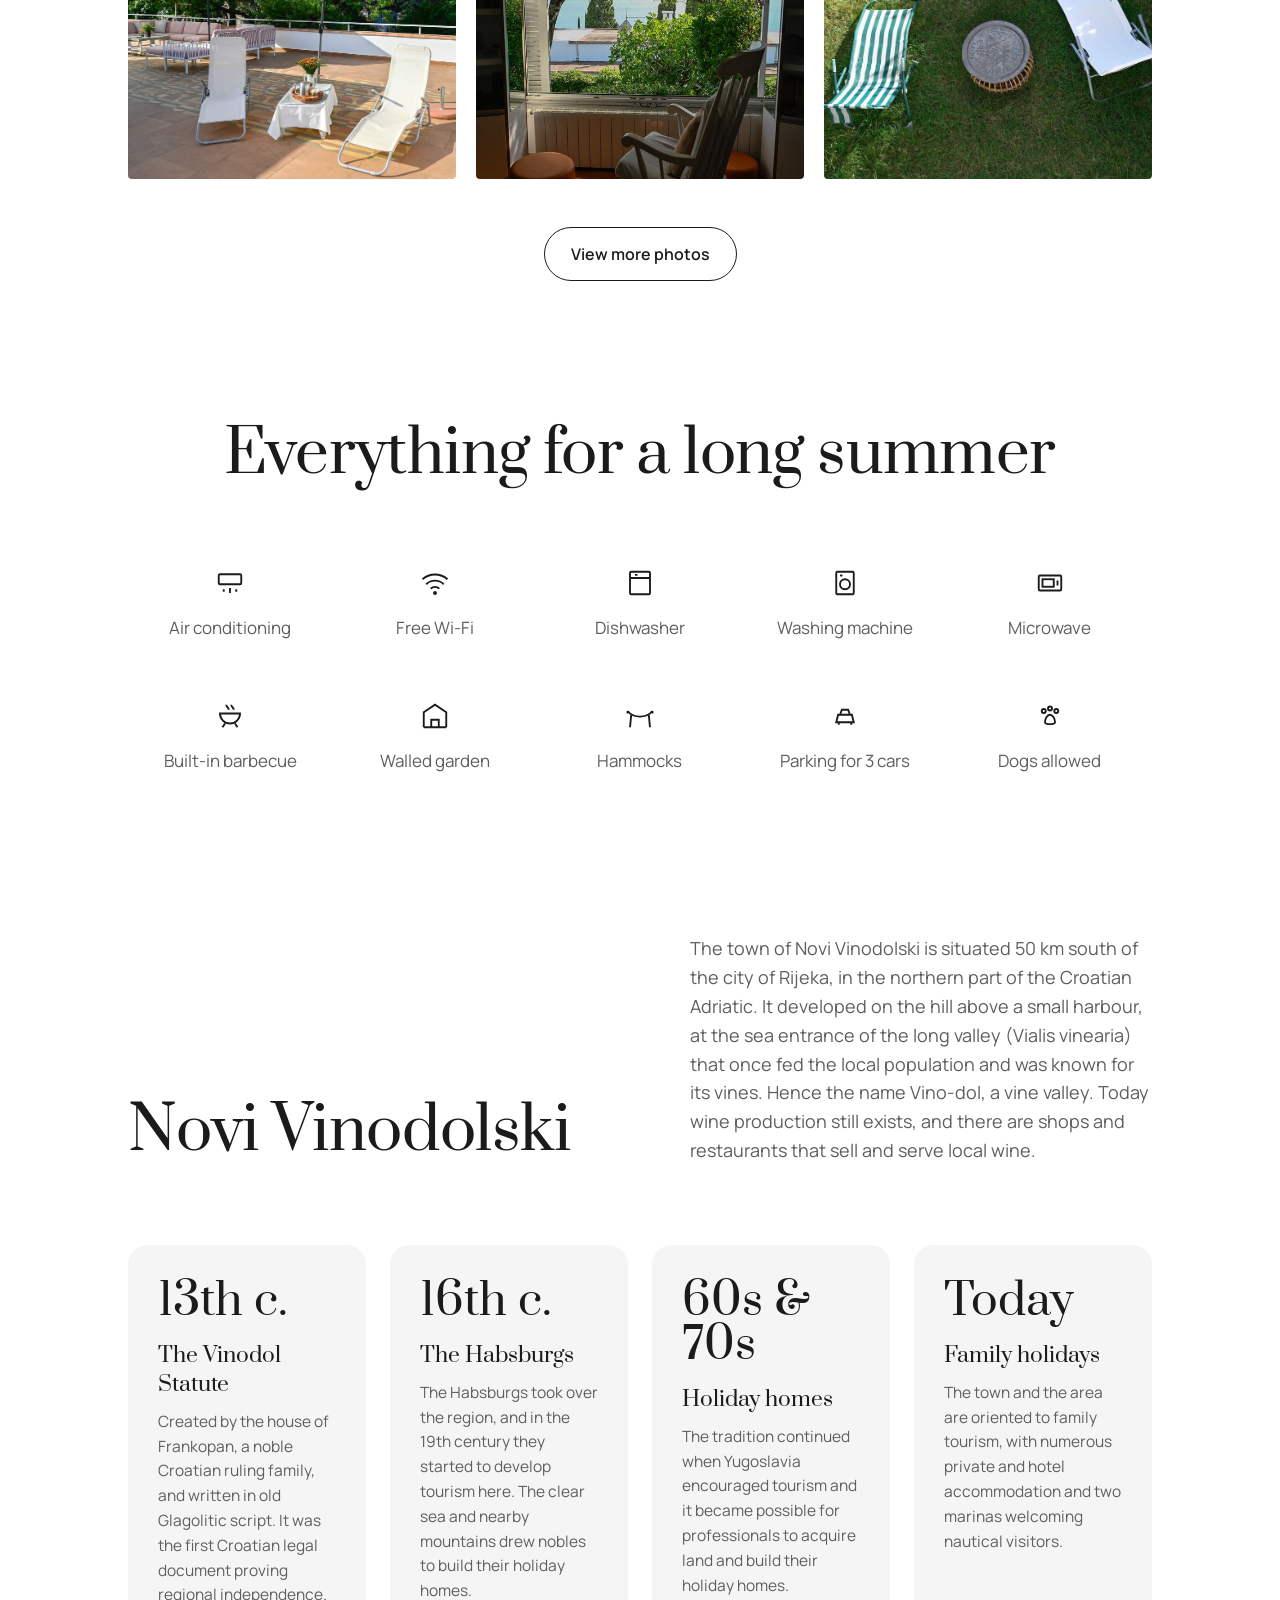
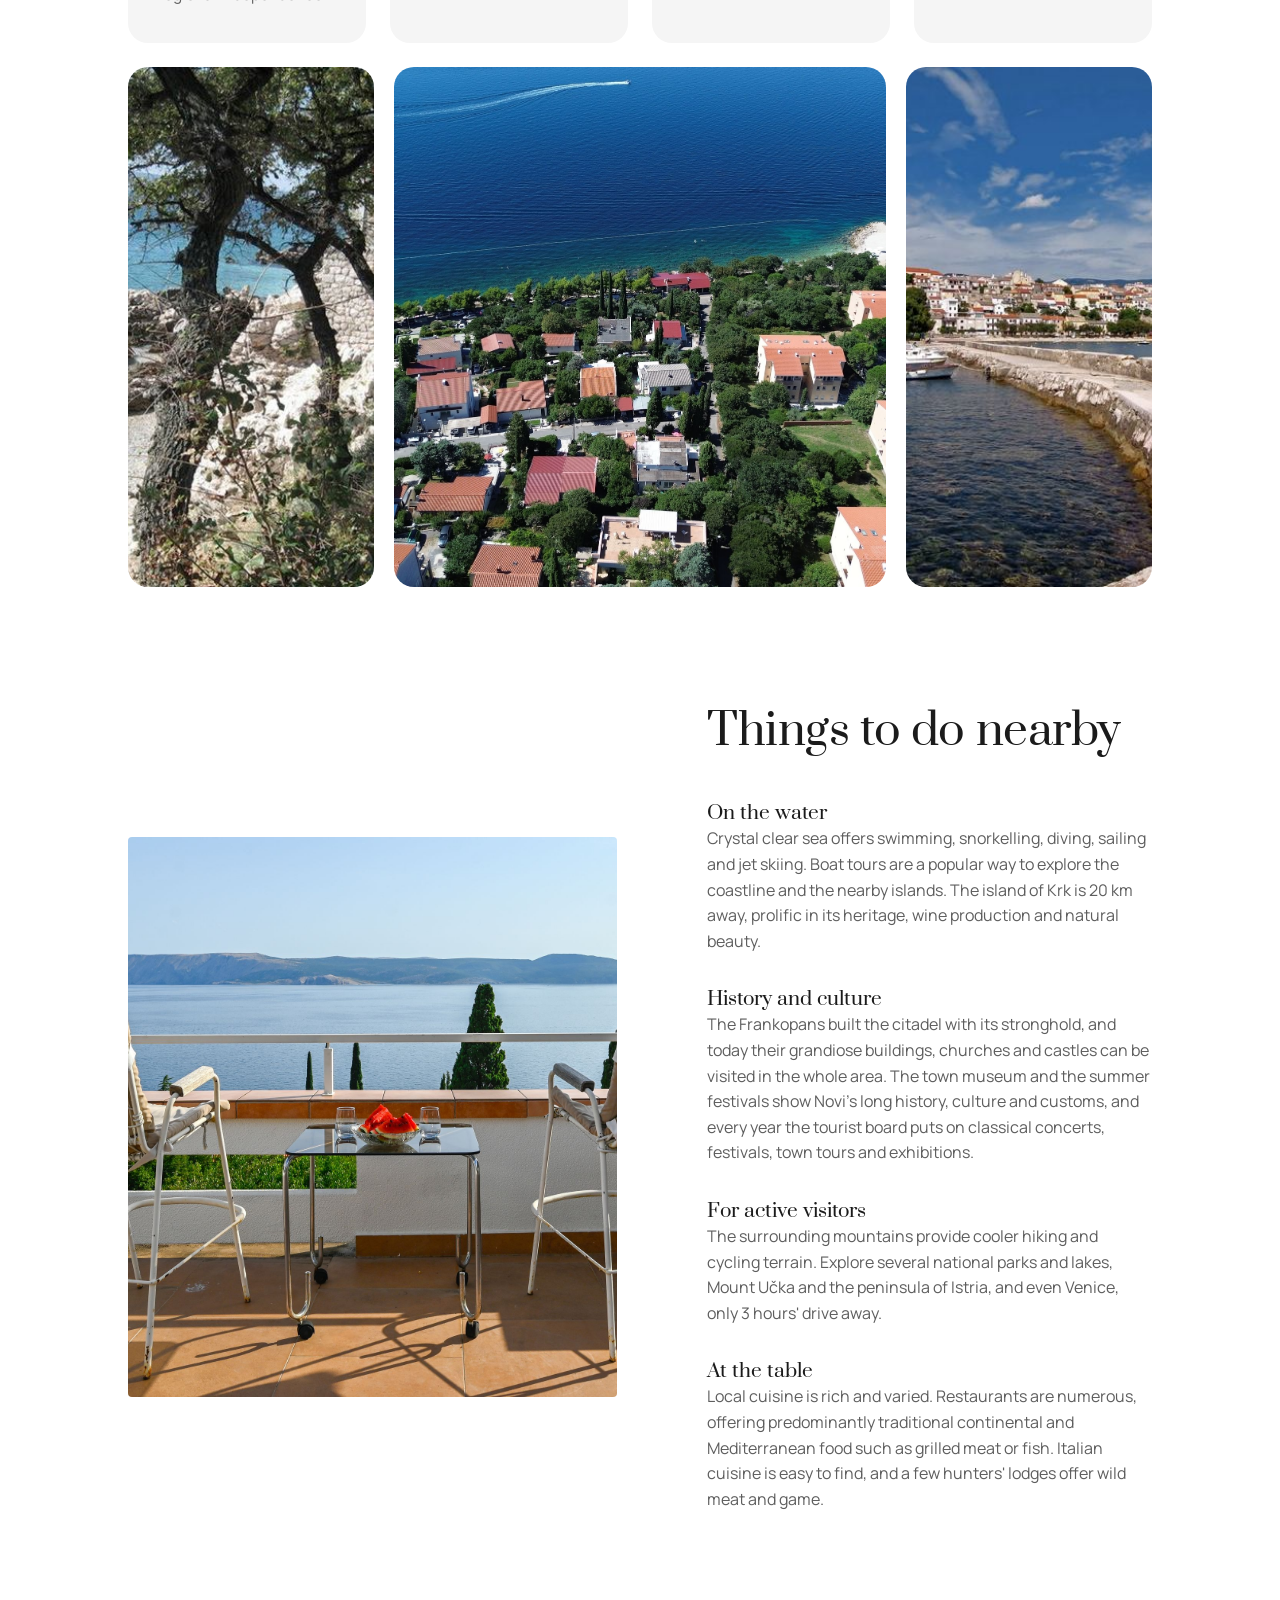
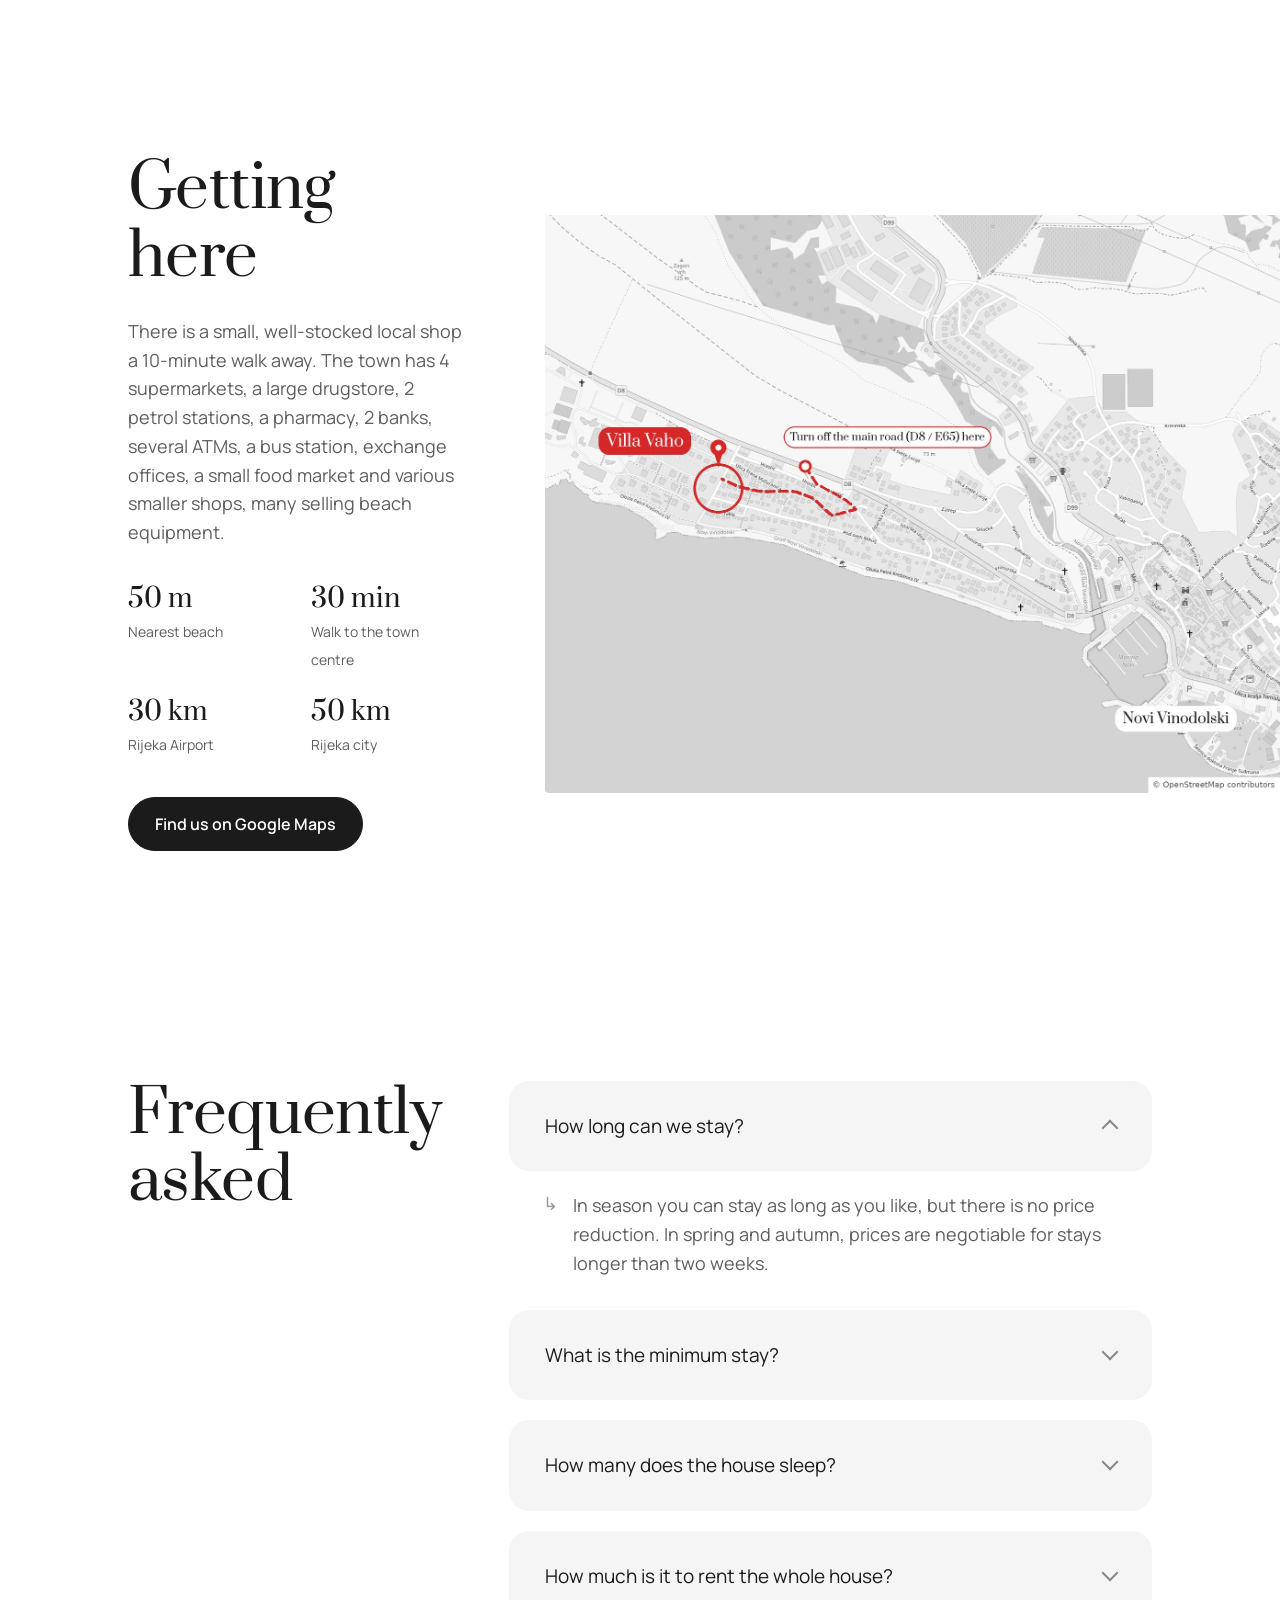
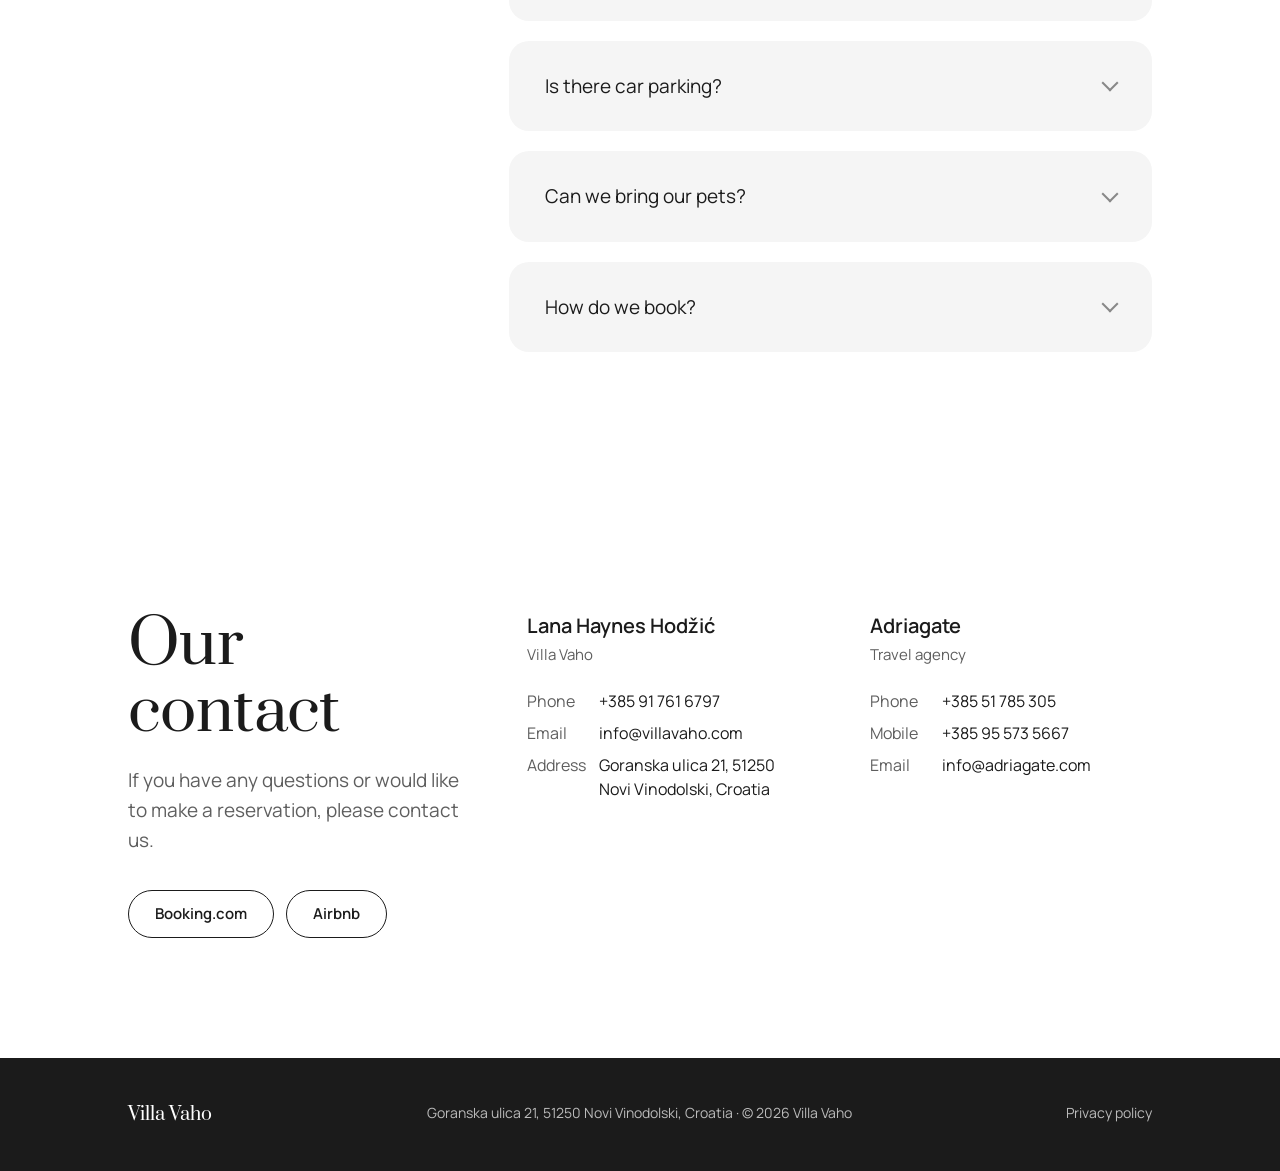
==== commit fcfc35ca: "Add German and Italian versions with language switcher Co-Authored-By: Claude Opus 5.5 <noreply@anth" ====
--- a/index.html
+++ b/index.html
@@ -3,6 +3,9 @@
 <title>Villa Vaho · Novi Vinodolski, Croatia</title>
 <meta name="description" content="Villa Vaho, a modern Mediterranean family house overlooking the Adriatic and the island of Krk in Novi Vinodolski, Croatia. Sleeps up to 10, walled garden, rooftop terrace, 5 minutes from the beach.">
 <meta name="robots" content="noindex">
+<link rel="alternate" hreflang="en" href="index.html">
+<link rel="alternate" hreflang="de" href="de.html">
+<link rel="alternate" hreflang="it" href="it.html">
 <link rel="preload" href="fonts/prata-latin.woff2" as="font" type="font/woff2" crossorigin>
 <link rel="icon" href="favicon.ico" sizes="any">
 <link rel="icon" href="favicon.svg" type="image/svg+xml">
@@ -33,6 +36,12 @@
 nav ul{display:flex;gap:32px;list-style:none;font:500 16px "Manrope";color:var(--ink2)}
 nav ul a:hover,nav ul a.on{color:var(--ink)}
 nav .btn{height:50px;font-size:16px}
+.navr{display:flex;align-items:center;gap:24px}
+.langs{display:flex;gap:4px;font:500 14px "Manrope"}
+.langs a{color:var(--ink2);padding:6px 7px;border-radius:6px}
+.langs a:hover{color:var(--ink)}
+.langs a.on{color:var(--ink);text-decoration:underline;text-underline-offset:5px}
+.mlangs{margin-top:34px;font-size:18px;gap:10px}
 .menu{display:none;background:none;border:0;cursor:pointer;padding:10px;margin-right:-10px}
 .menu span{display:block;width:26px;height:12px;border-top:2px solid var(--ink);border-bottom:2px solid var(--ink)}
 .mnav{position:fixed;inset:0;background:#fff;z-index:30;display:none;flex-direction:column;padding:24px 20px}
@@ -182,7 +191,7 @@
 @media(max-width:1200px){.wrap{padding:0 56px}.hero .wrap{padding-left:56px}.loc .txt{padding-left:56px}.hero h1{font-size:64px}h2{font-size:46px}nav ul{gap:20px}.row,.todo{gap:56px}.facts{grid-template-columns:1fr 1fr}}
 @media(max-width:860px){
  body{font-size:17px}.wrap{padding:0 20px}section{padding:76px 0}h2{font-size:38px}.lead{font-size:17px}
- nav .wrap{height:70px}.logo{font-size:19px}nav ul,nav .btn{display:none}
+ nav .wrap{height:70px}.logo{font-size:19px}nav ul,nav .btn,.navr{display:none}
  .menu{display:block}
  .hero{padding:6px 0 0}.hero .wrap{grid-template-columns:1fr;gap:34px;padding:0 20px}
  .hero h1{font-size:44px;margin-bottom:18px}.hero .lead{margin-bottom:28px}
@@ -215,7 +224,7 @@
 <nav><div class="wrap">
   <a class="logo" href="#top">Villa Vaho</a>
   <ul><li><a class="on" href="#top">Home</a></li><li><a href="#house">The House</a></li><li><a href="#gallery">Gallery</a></li><li><a href="#novi">Novi Vinodolski</a></li><li><a href="#location">Location</a></li><li><a href="#faq">FAQ</a></li></ul>
-  <a class="btn dark" href="#contact">Book your stay</a>
+  <div class="navr"><div class="langs" aria-label="Language"><a href="index.html" hreflang="en" lang="en" class="on">EN</a><a href="de.html" hreflang="de" lang="de">DE</a><a href="it.html" hreflang="it" lang="it">IT</a></div><a class="btn dark" href="#contact">Book your stay</a></div>
   <button class="menu" id="menuBtn" aria-label="Open menu" aria-expanded="false"><span></span></button>
 </div></nav>
 
@@ -223,6 +232,7 @@
   <div class="top"><a class="logo" href="#top">Villa Vaho</a><button class="x" id="menuClose" aria-label="Close menu">✕</button></div>
   <ul><li><a href="#top">Home</a></li><li><a href="#house">The House</a></li><li><a href="#gallery">Gallery</a></li><li><a href="#novi">Novi Vinodolski</a></li><li><a href="#location">Location</a></li><li><a href="#faq">FAQ</a></li><li><a href="#contact">Contact</a></li></ul>
   <a class="btn dark" href="#contact">Book your stay</a>
+  <div class="langs mlangs" aria-label="Language"><a href="index.html" hreflang="en" lang="en" class="on">EN</a><a href="de.html" hreflang="de" lang="de">DE</a><a href="it.html" hreflang="it" lang="it">IT</a></div>
 </div>
 
 <header class="hero" id="top"><div class="wrap">
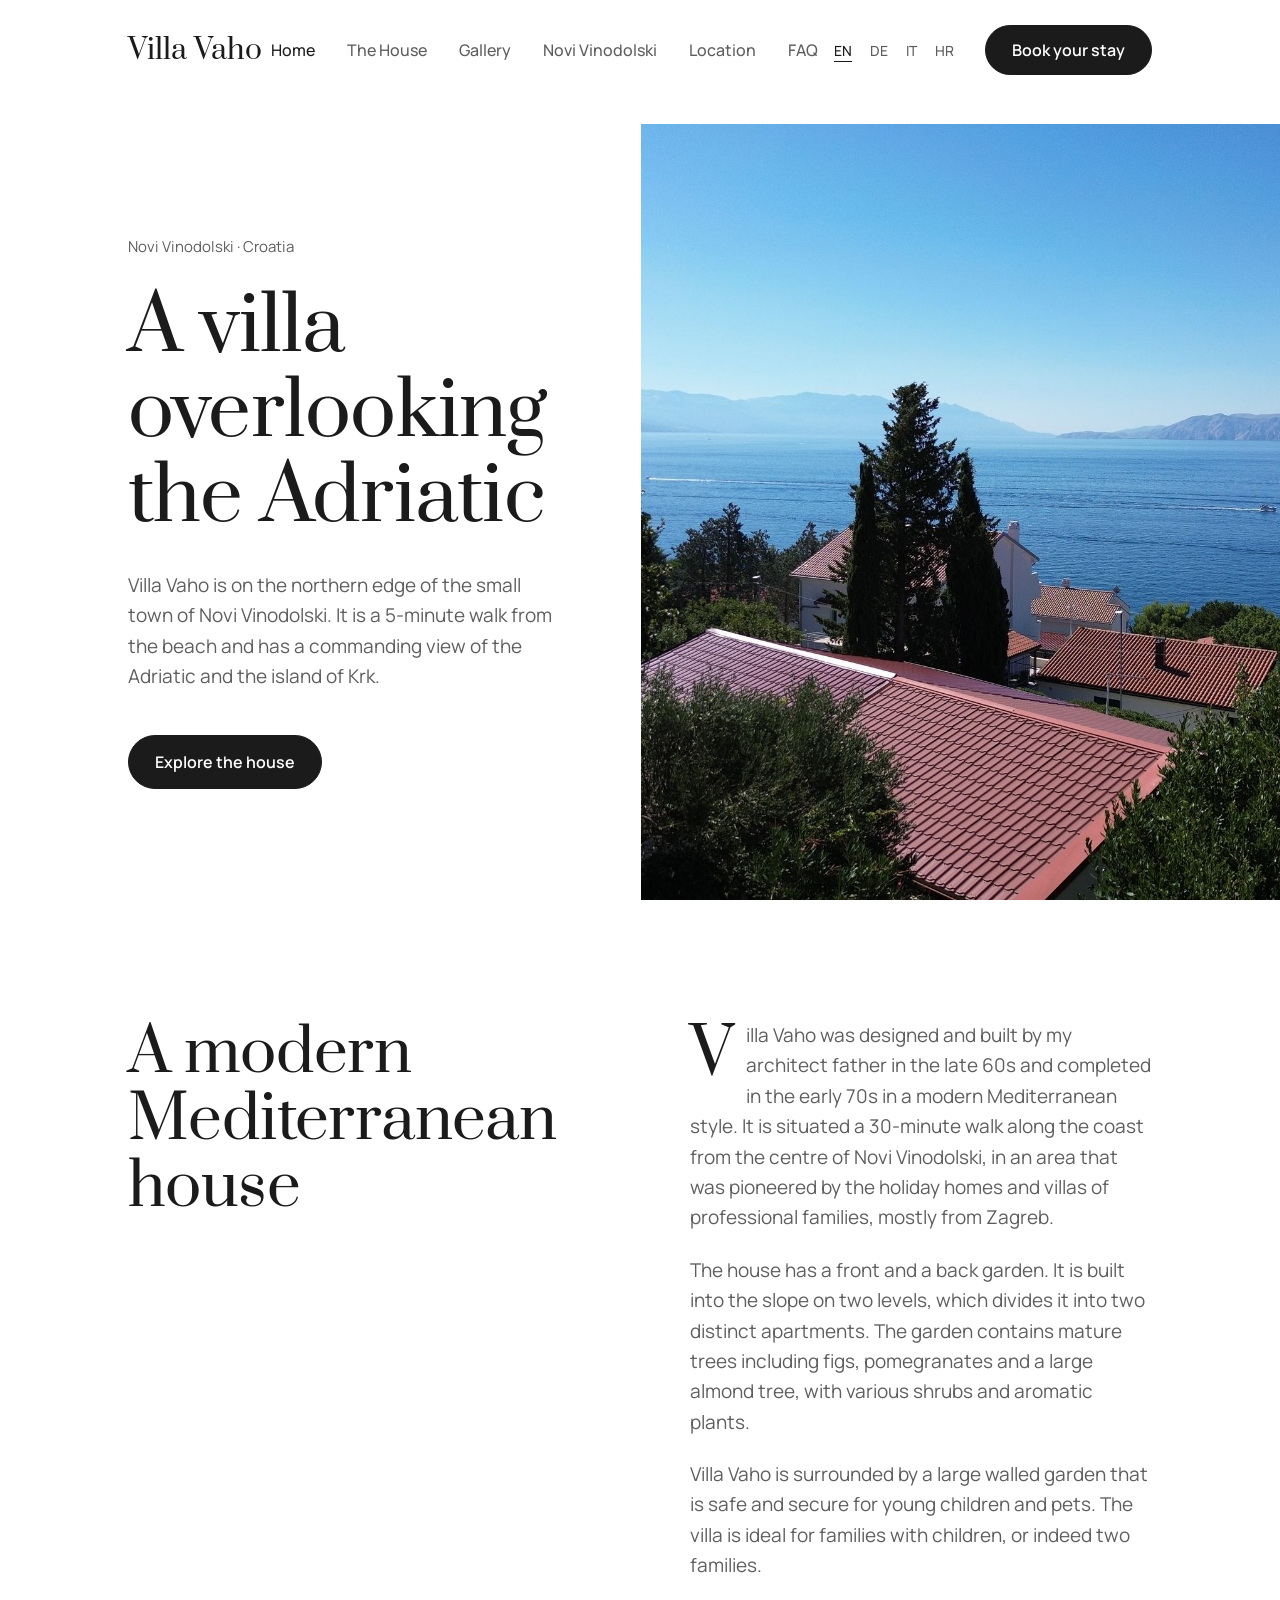
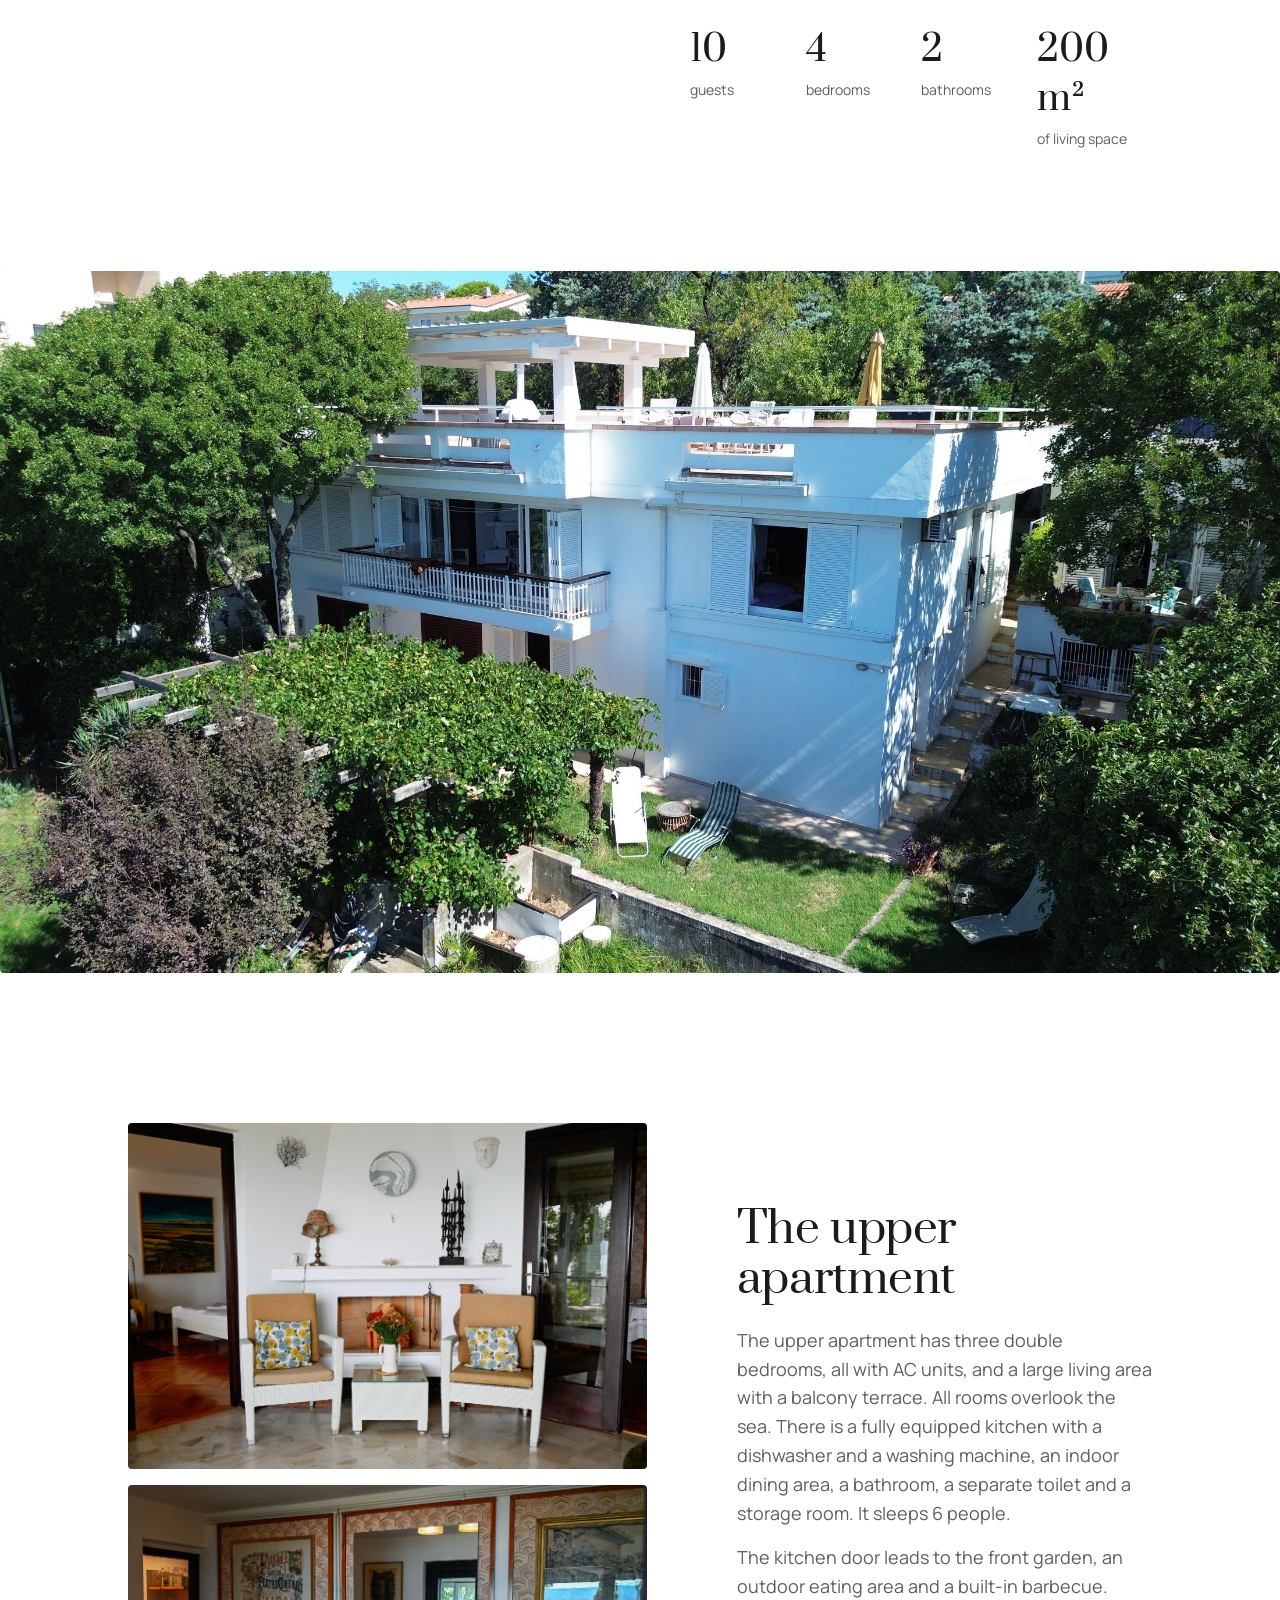
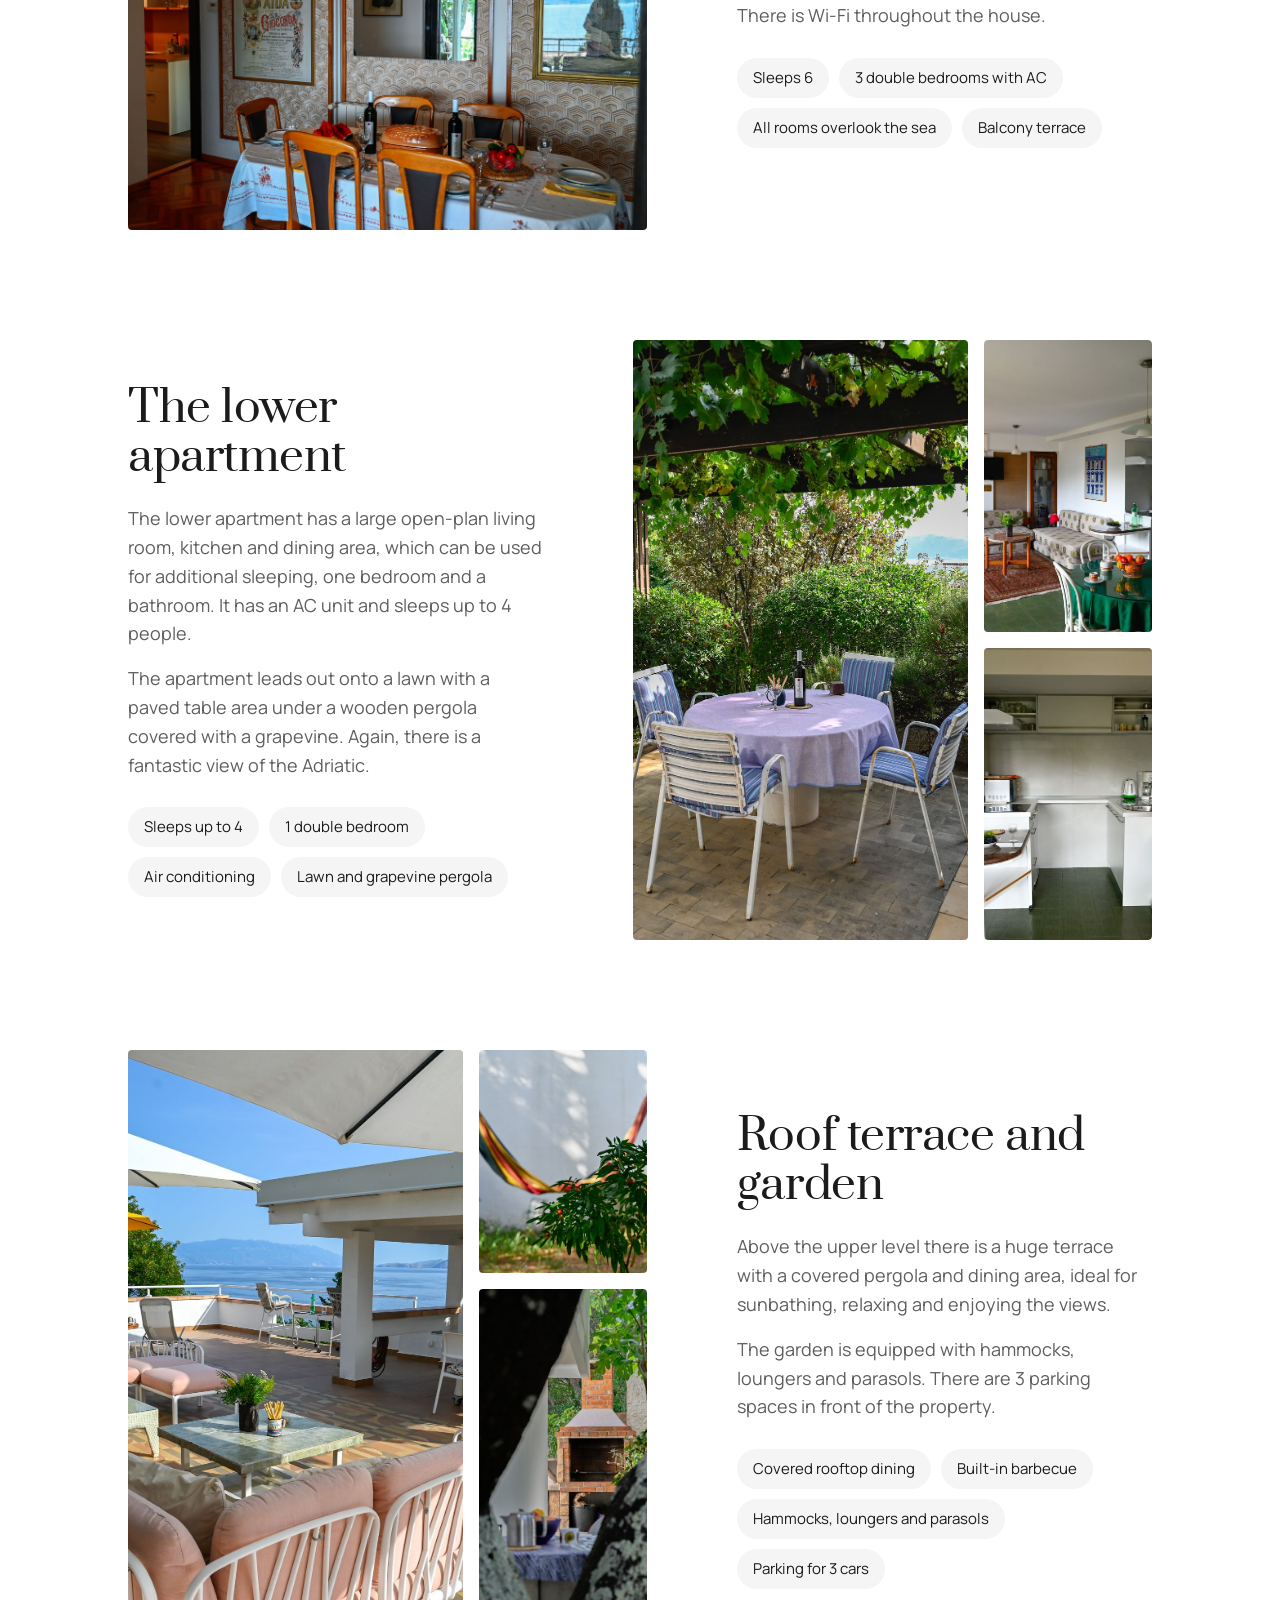
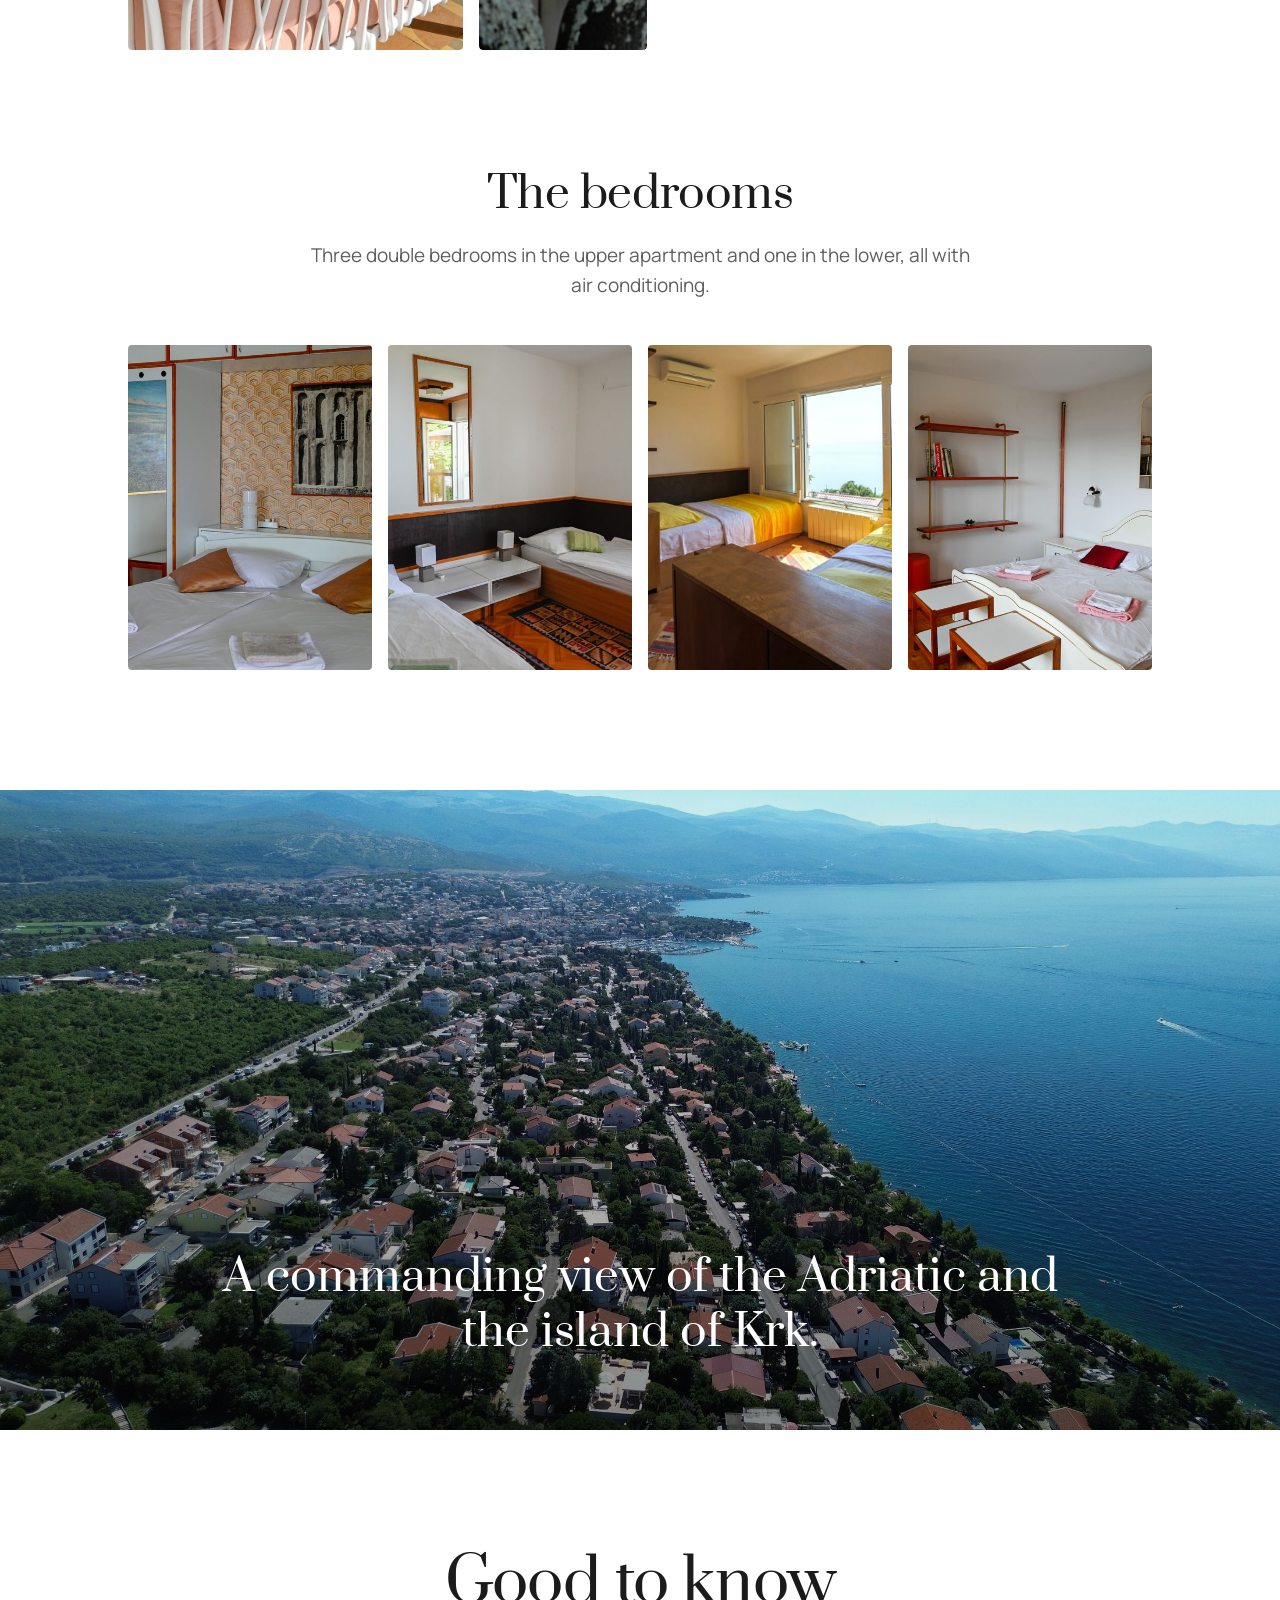
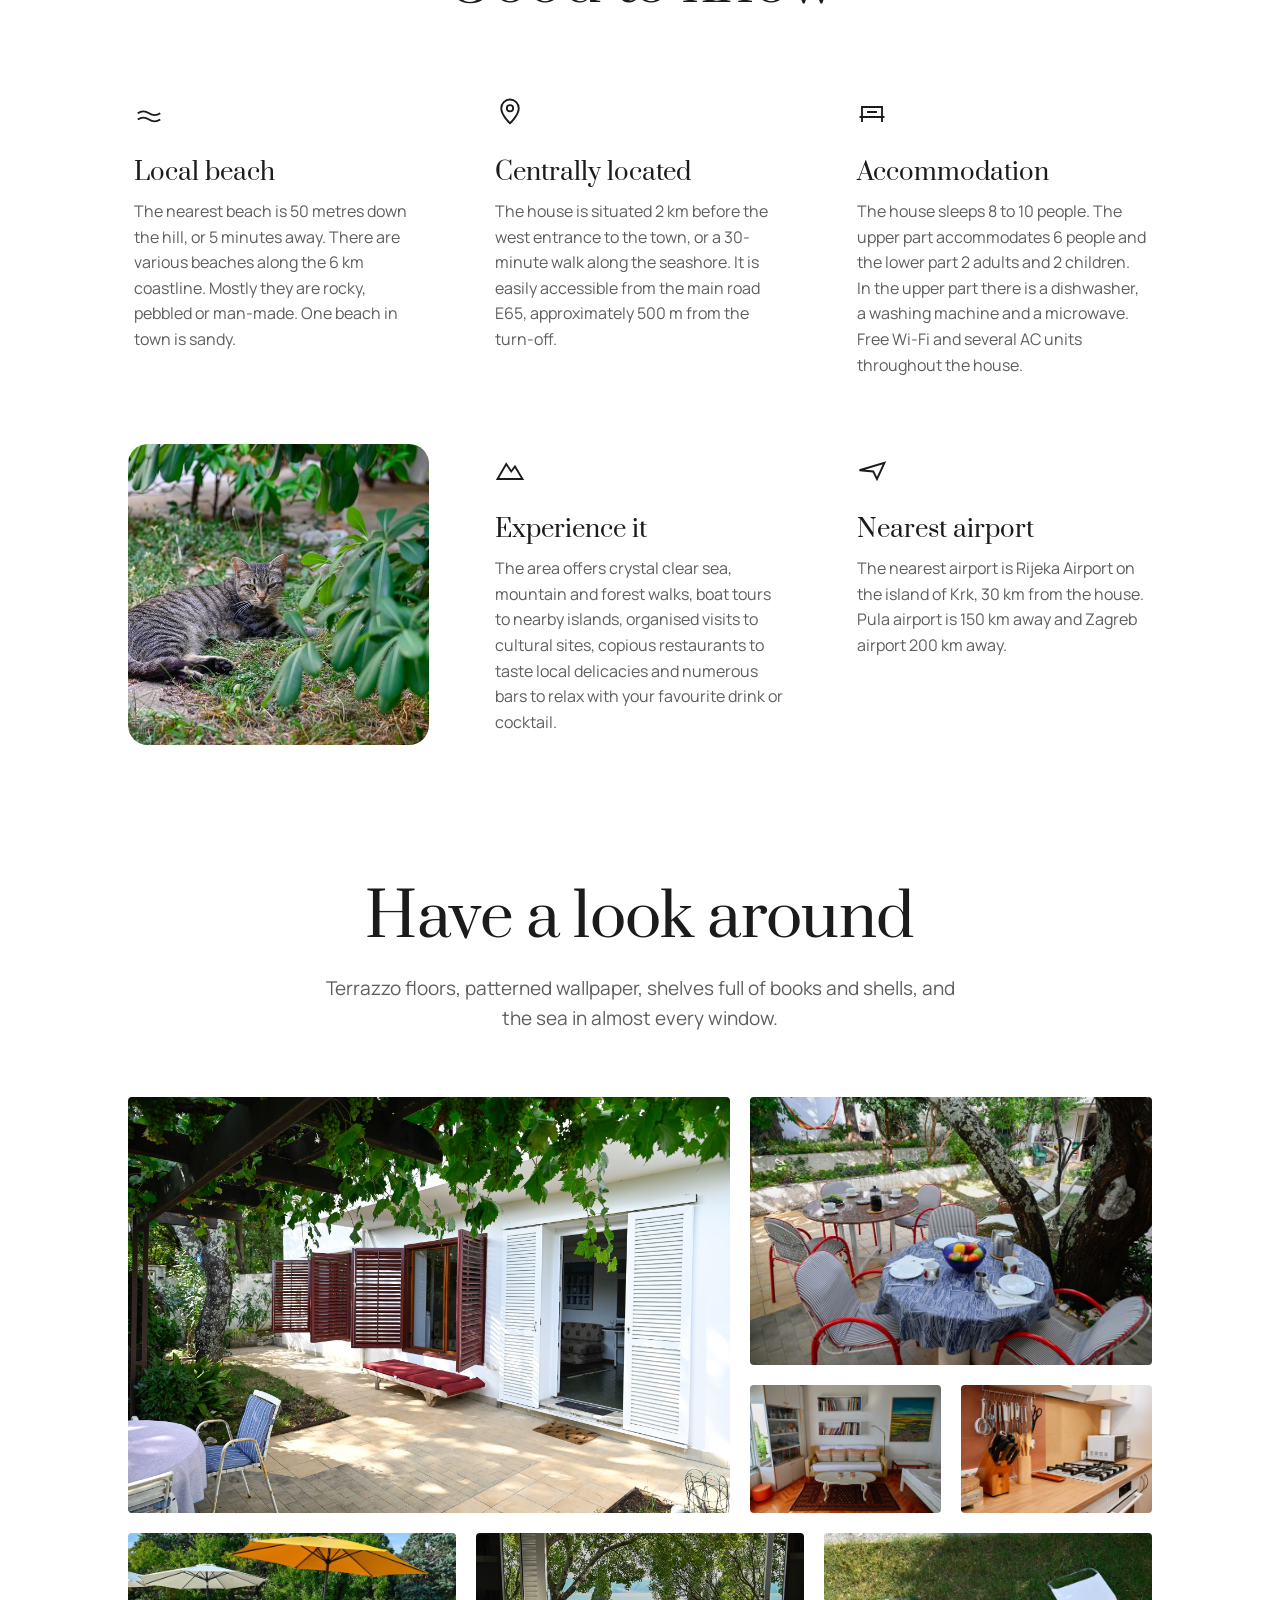
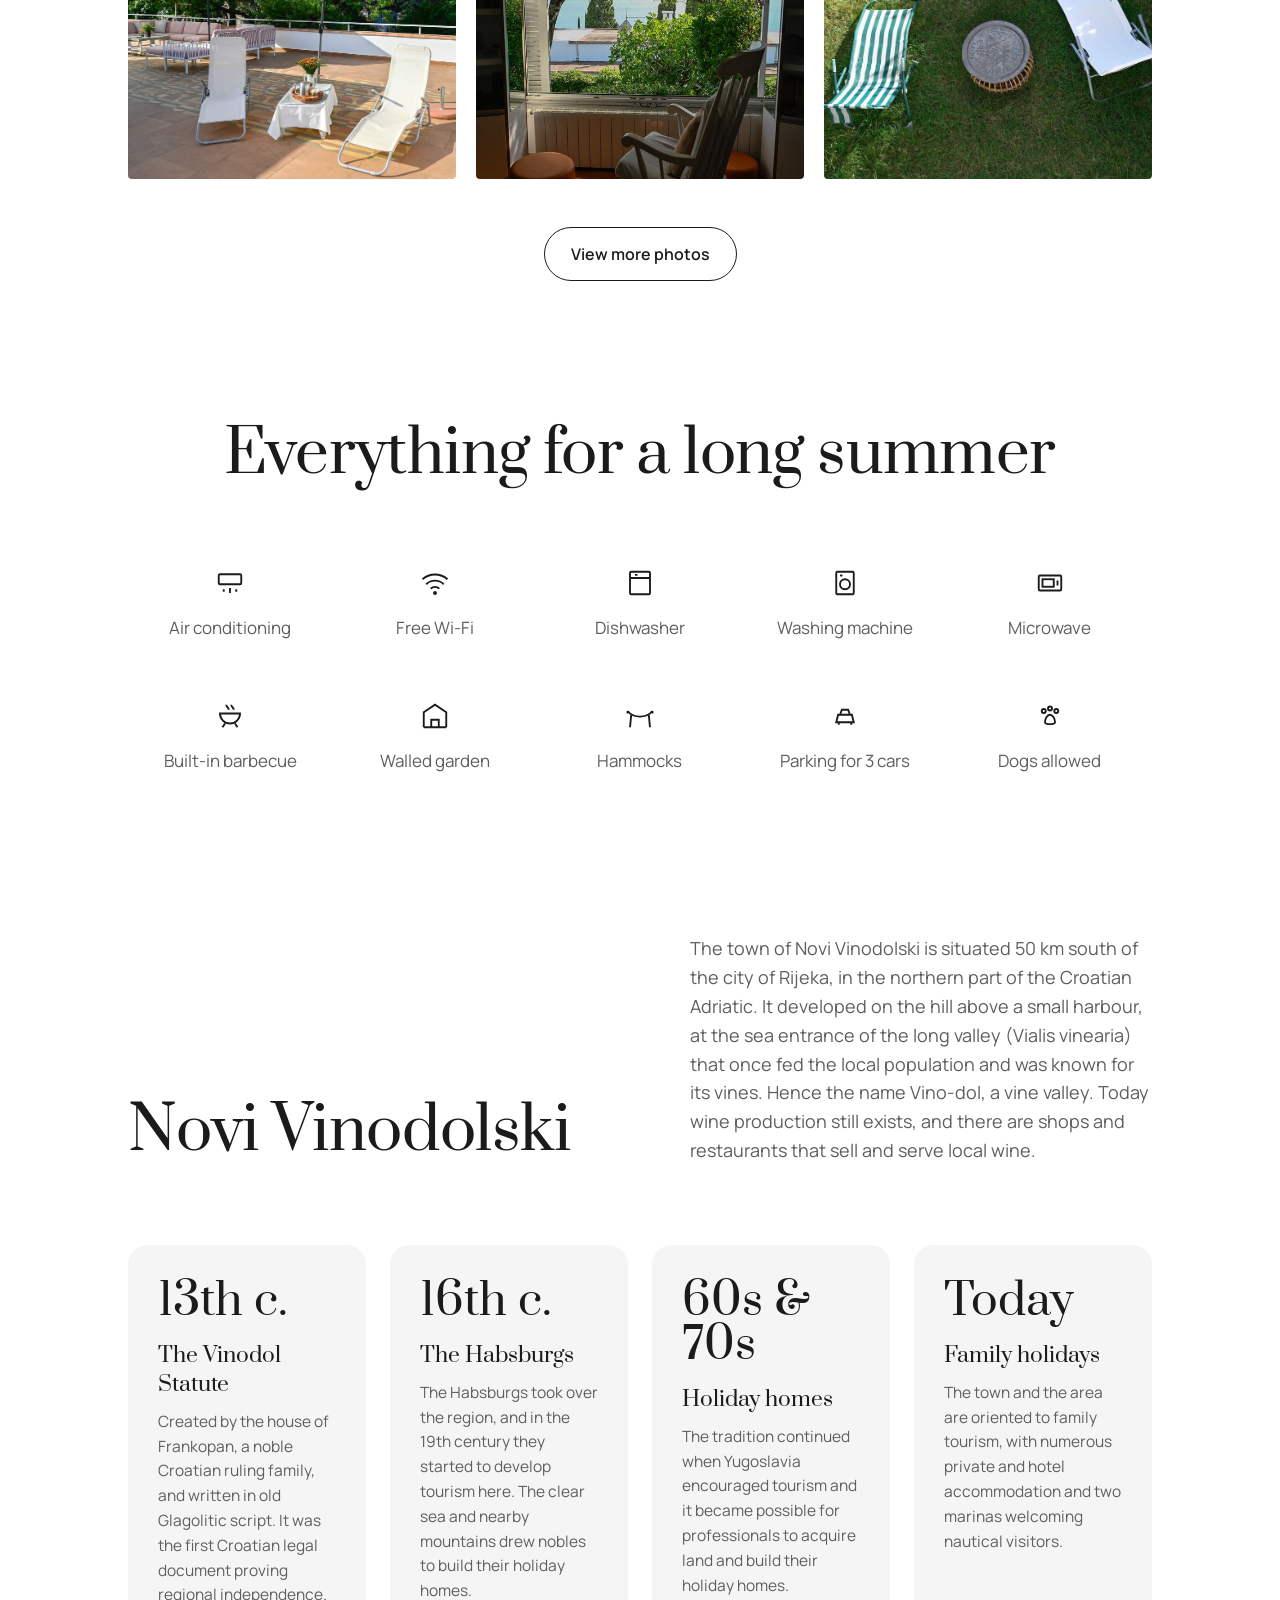
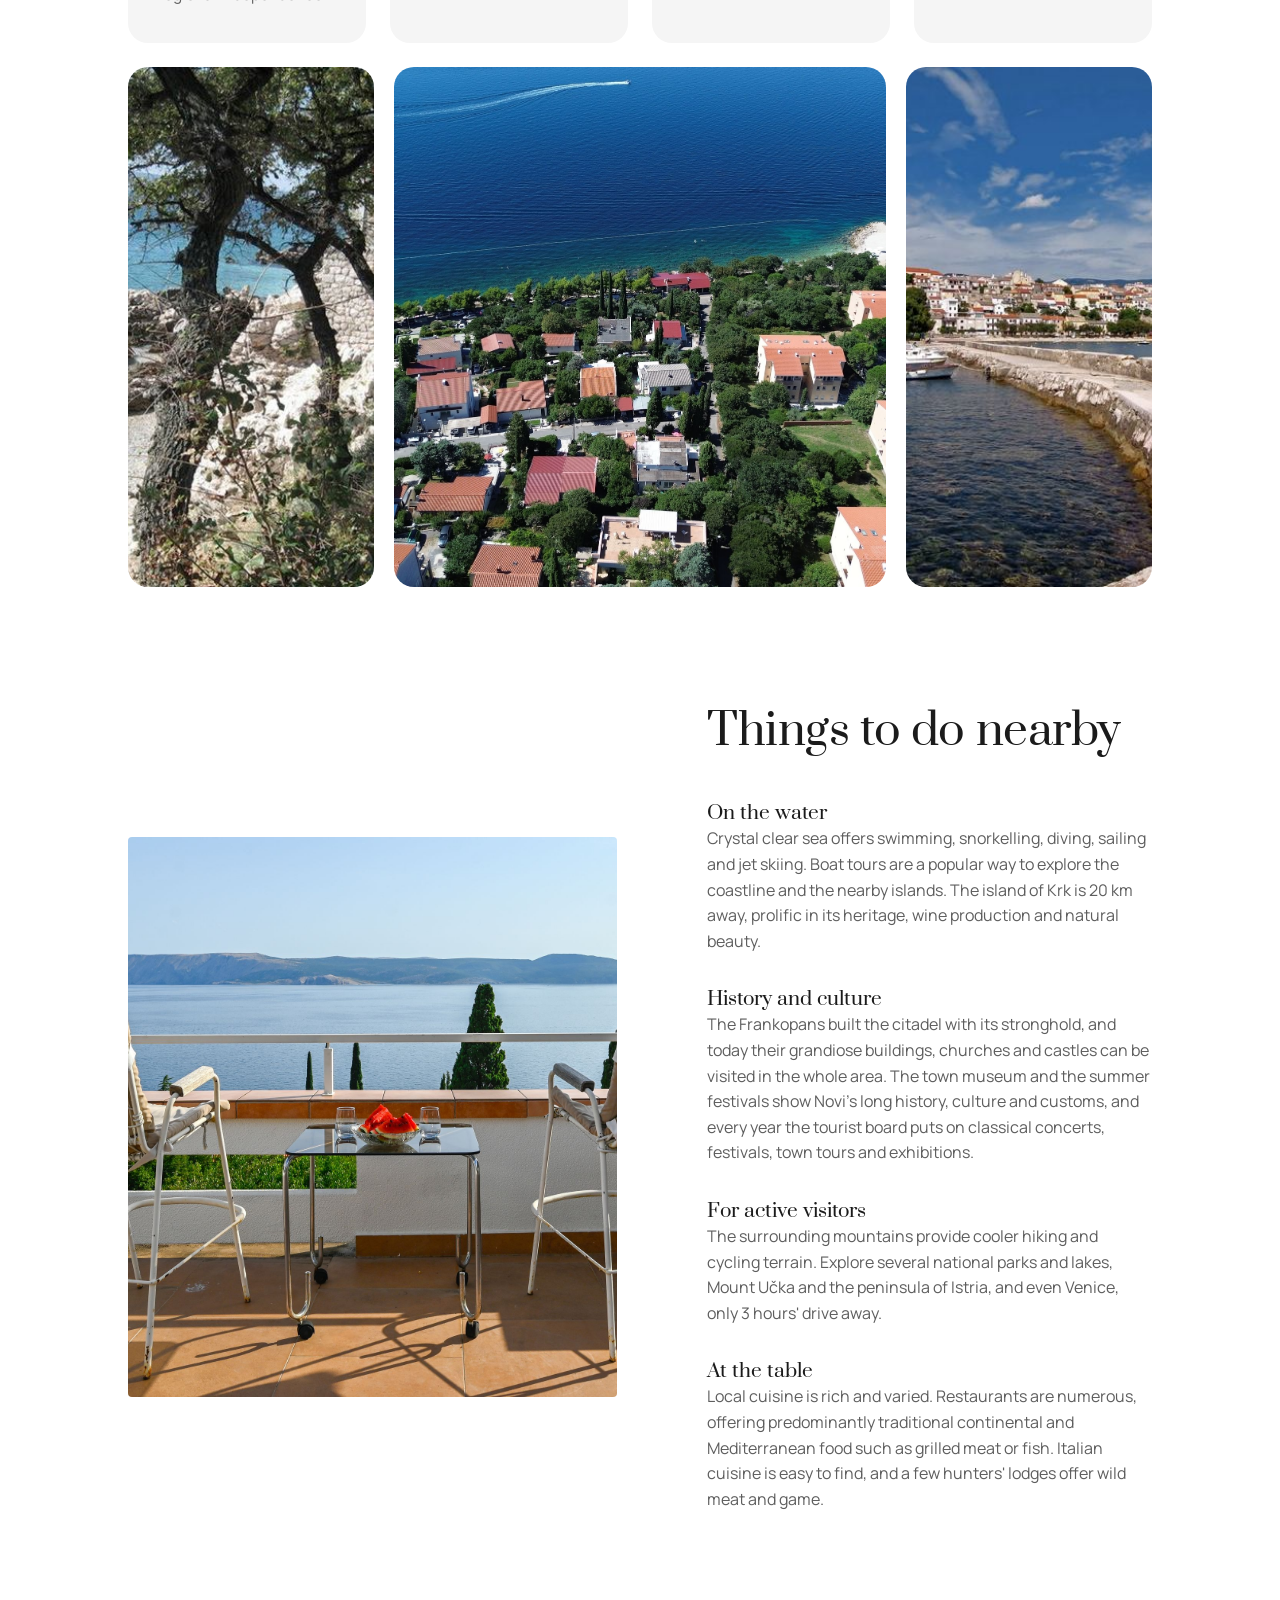
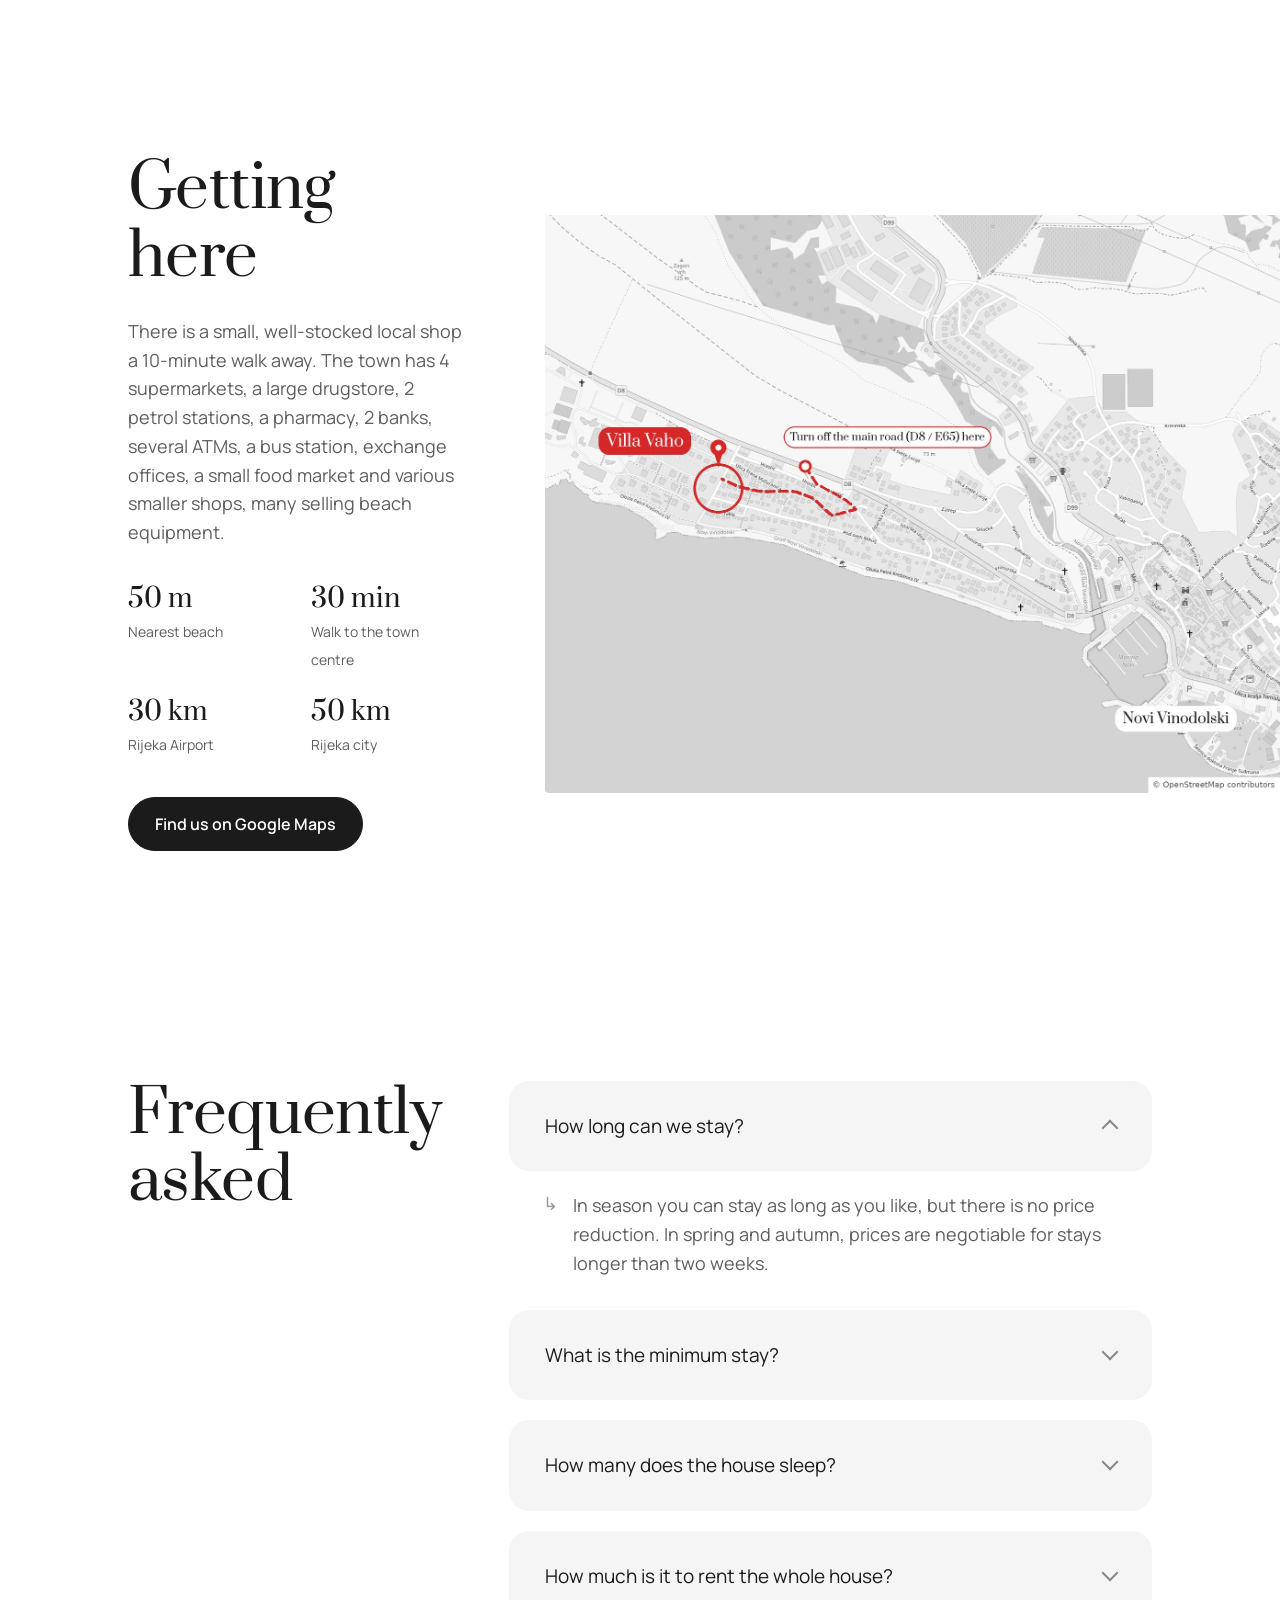
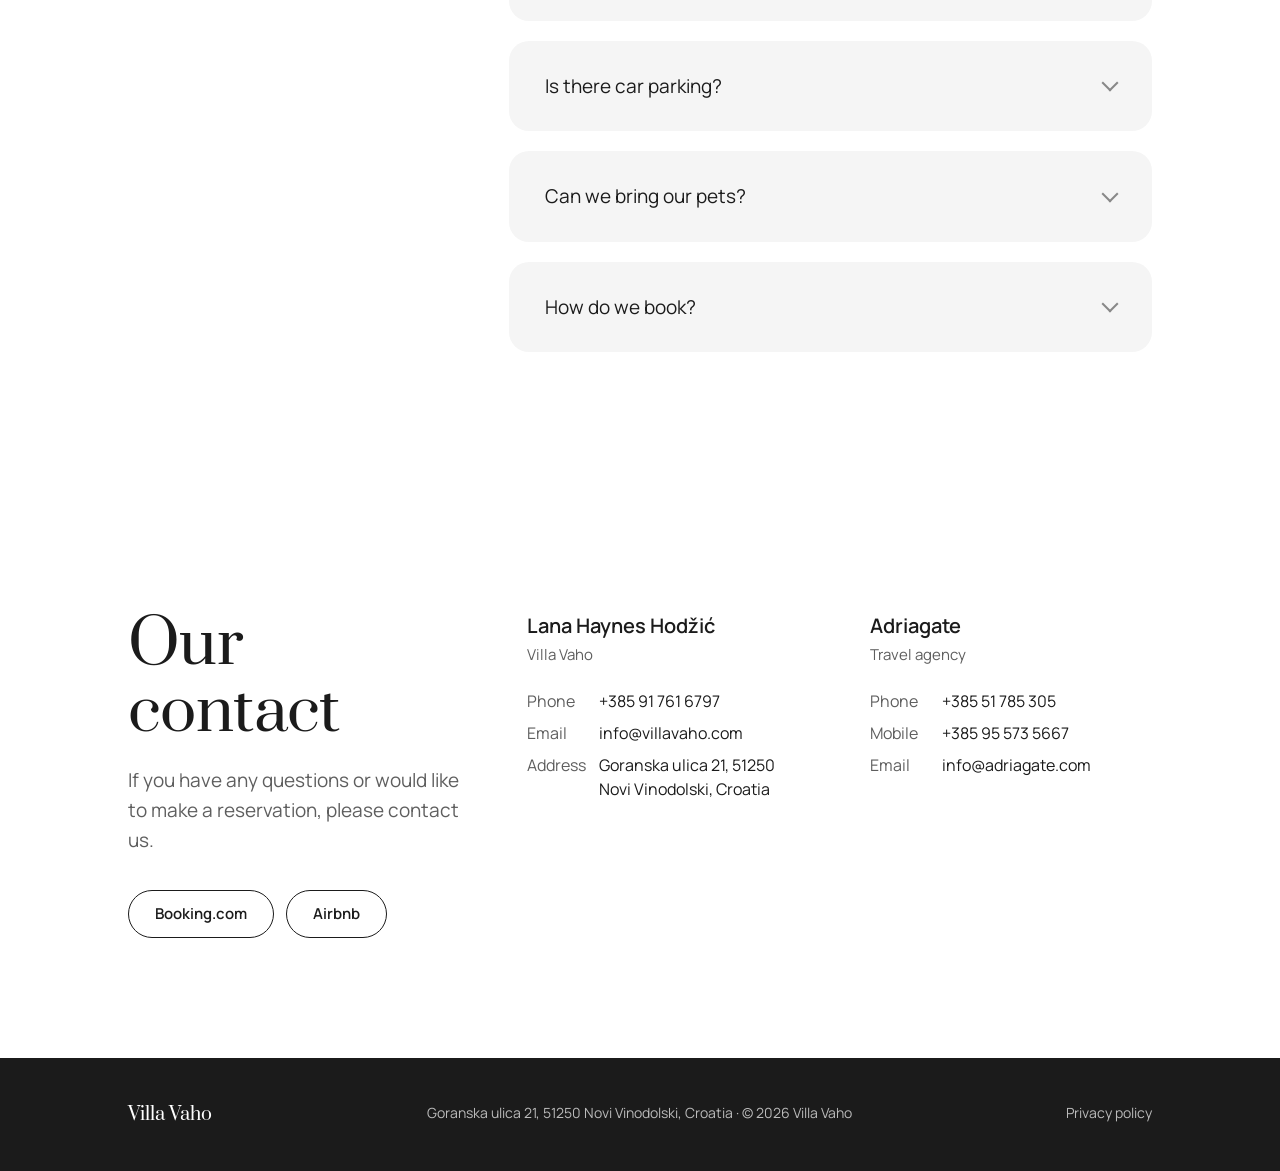
==== commit 7bbcd948: "Add Croatian version at the end of the language list Co-Authored-By: Claude Opus 5.5 <noreply@anthro" ====
--- a/index.html
+++ b/index.html
@@ -6,6 +6,7 @@
 <link rel="alternate" hreflang="en" href="index.html">
 <link rel="alternate" hreflang="de" href="de.html">
 <link rel="alternate" hreflang="it" href="it.html">
+<link rel="alternate" hreflang="hr" href="hr.html">
 <link rel="preload" href="fonts/prata-latin.woff2" as="font" type="font/woff2" crossorigin>
 <link rel="icon" href="favicon.ico" sizes="any">
 <link rel="icon" href="favicon.svg" type="image/svg+xml">
@@ -224,7 +225,7 @@
 <nav><div class="wrap">
   <a class="logo" href="#top">Villa Vaho</a>
   <ul><li><a class="on" href="#top">Home</a></li><li><a href="#house">The House</a></li><li><a href="#gallery">Gallery</a></li><li><a href="#novi">Novi Vinodolski</a></li><li><a href="#location">Location</a></li><li><a href="#faq">FAQ</a></li></ul>
-  <div class="navr"><div class="langs" aria-label="Language"><a href="index.html" hreflang="en" lang="en" class="on">EN</a><a href="de.html" hreflang="de" lang="de">DE</a><a href="it.html" hreflang="it" lang="it">IT</a></div><a class="btn dark" href="#contact">Book your stay</a></div>
+  <div class="navr"><div class="langs" aria-label="Language"><a href="index.html" hreflang="en" lang="en" class="on">EN</a><a href="de.html" hreflang="de" lang="de">DE</a><a href="it.html" hreflang="it" lang="it">IT</a><a href="hr.html" hreflang="hr" lang="hr">HR</a></div><a class="btn dark" href="#contact">Book your stay</a></div>
   <button class="menu" id="menuBtn" aria-label="Open menu" aria-expanded="false"><span></span></button>
 </div></nav>
 
@@ -232,7 +233,7 @@
   <div class="top"><a class="logo" href="#top">Villa Vaho</a><button class="x" id="menuClose" aria-label="Close menu">✕</button></div>
   <ul><li><a href="#top">Home</a></li><li><a href="#house">The House</a></li><li><a href="#gallery">Gallery</a></li><li><a href="#novi">Novi Vinodolski</a></li><li><a href="#location">Location</a></li><li><a href="#faq">FAQ</a></li><li><a href="#contact">Contact</a></li></ul>
   <a class="btn dark" href="#contact">Book your stay</a>
-  <div class="langs mlangs" aria-label="Language"><a href="index.html" hreflang="en" lang="en" class="on">EN</a><a href="de.html" hreflang="de" lang="de">DE</a><a href="it.html" hreflang="it" lang="it">IT</a></div>
+  <div class="langs mlangs" aria-label="Language"><a href="index.html" hreflang="en" lang="en" class="on">EN</a><a href="de.html" hreflang="de" lang="de">DE</a><a href="it.html" hreflang="it" lang="it">IT</a><a href="hr.html" hreflang="hr" lang="hr">HR</a></div>
 </div>
 
 <header class="hero" id="top"><div class="wrap">
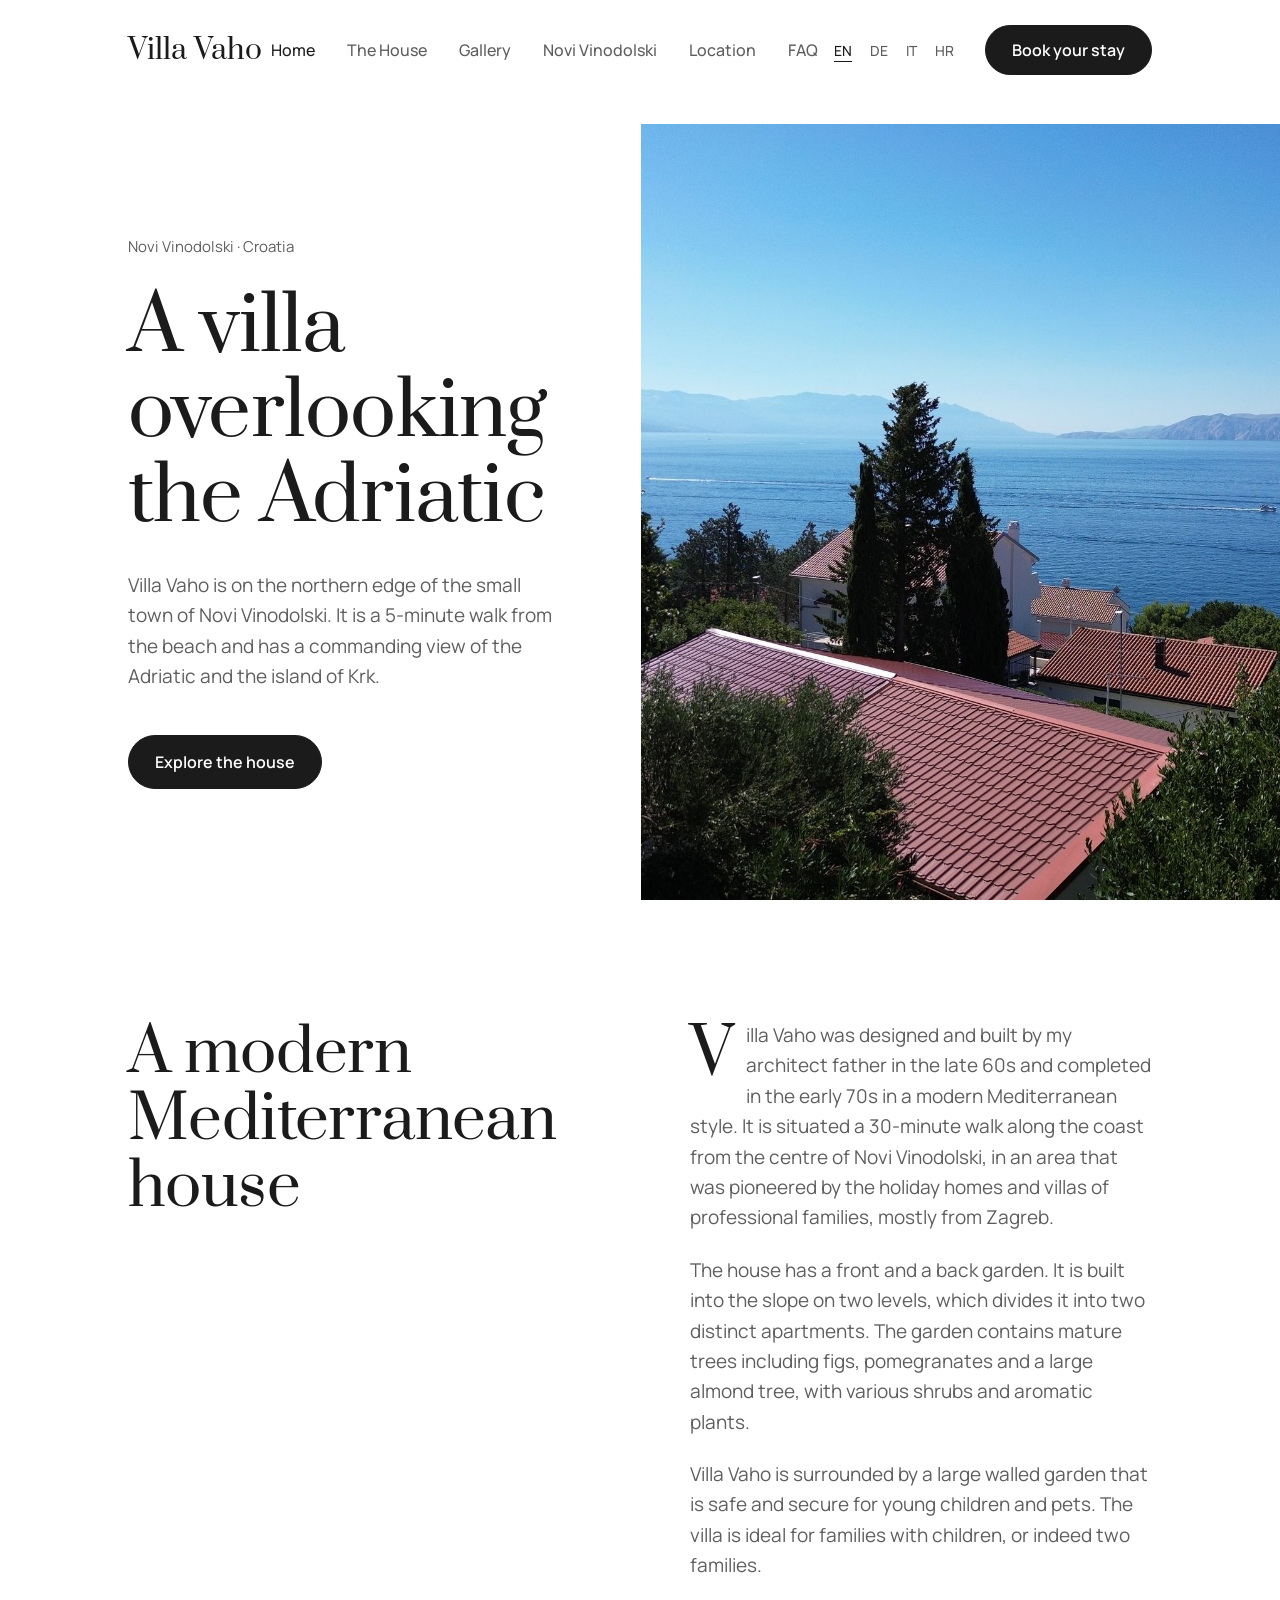
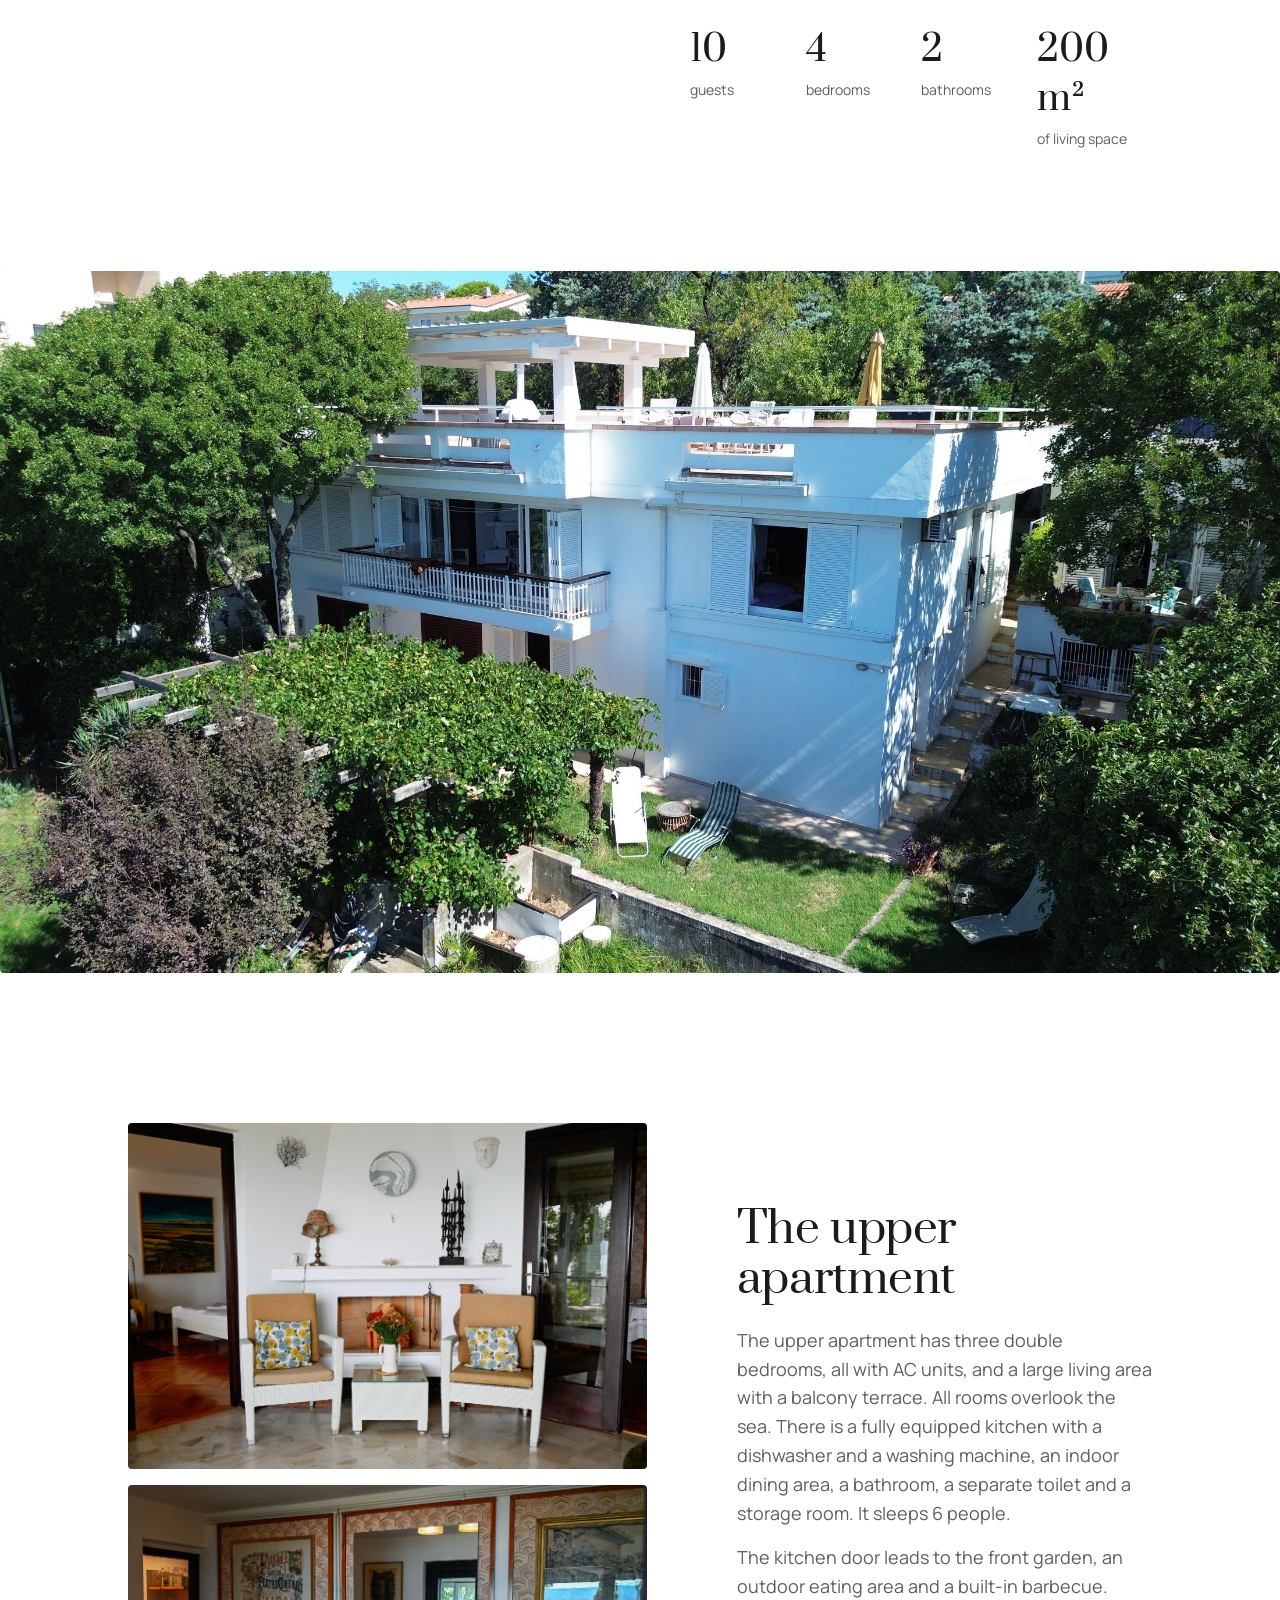
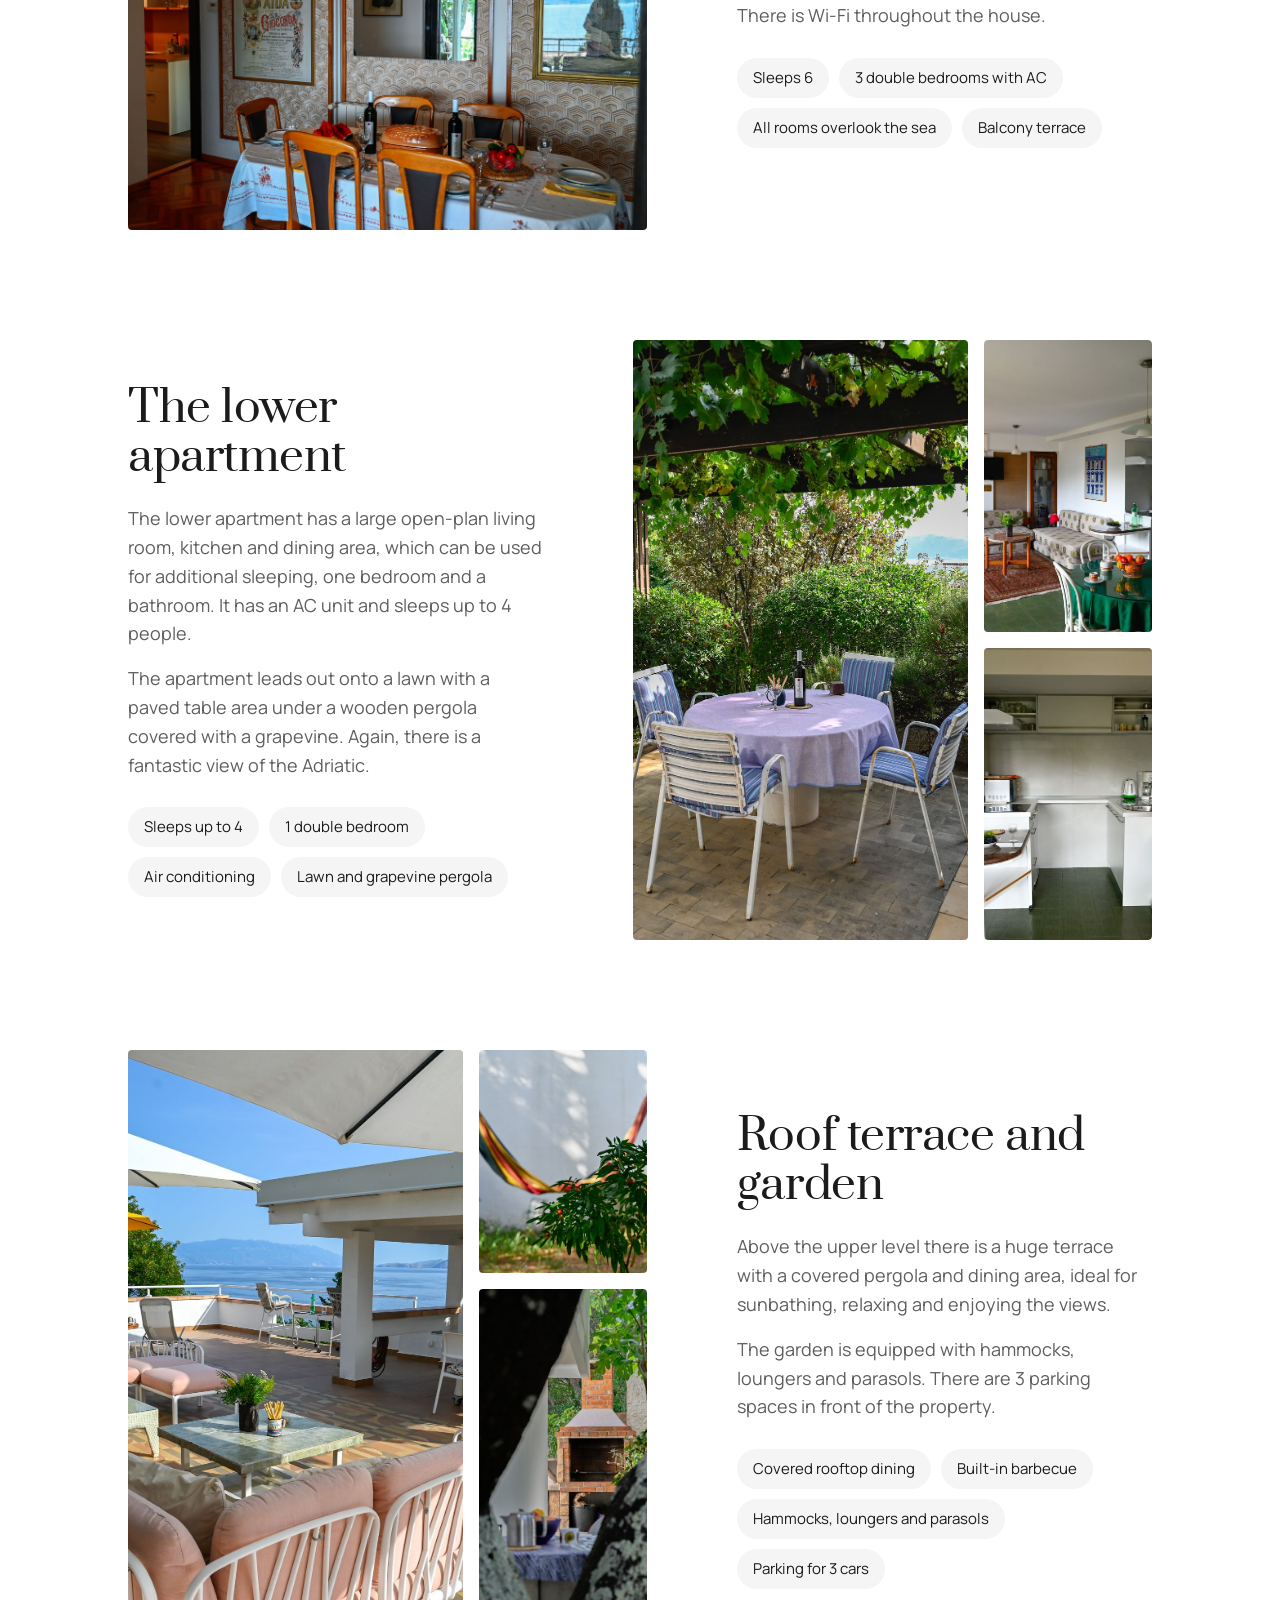
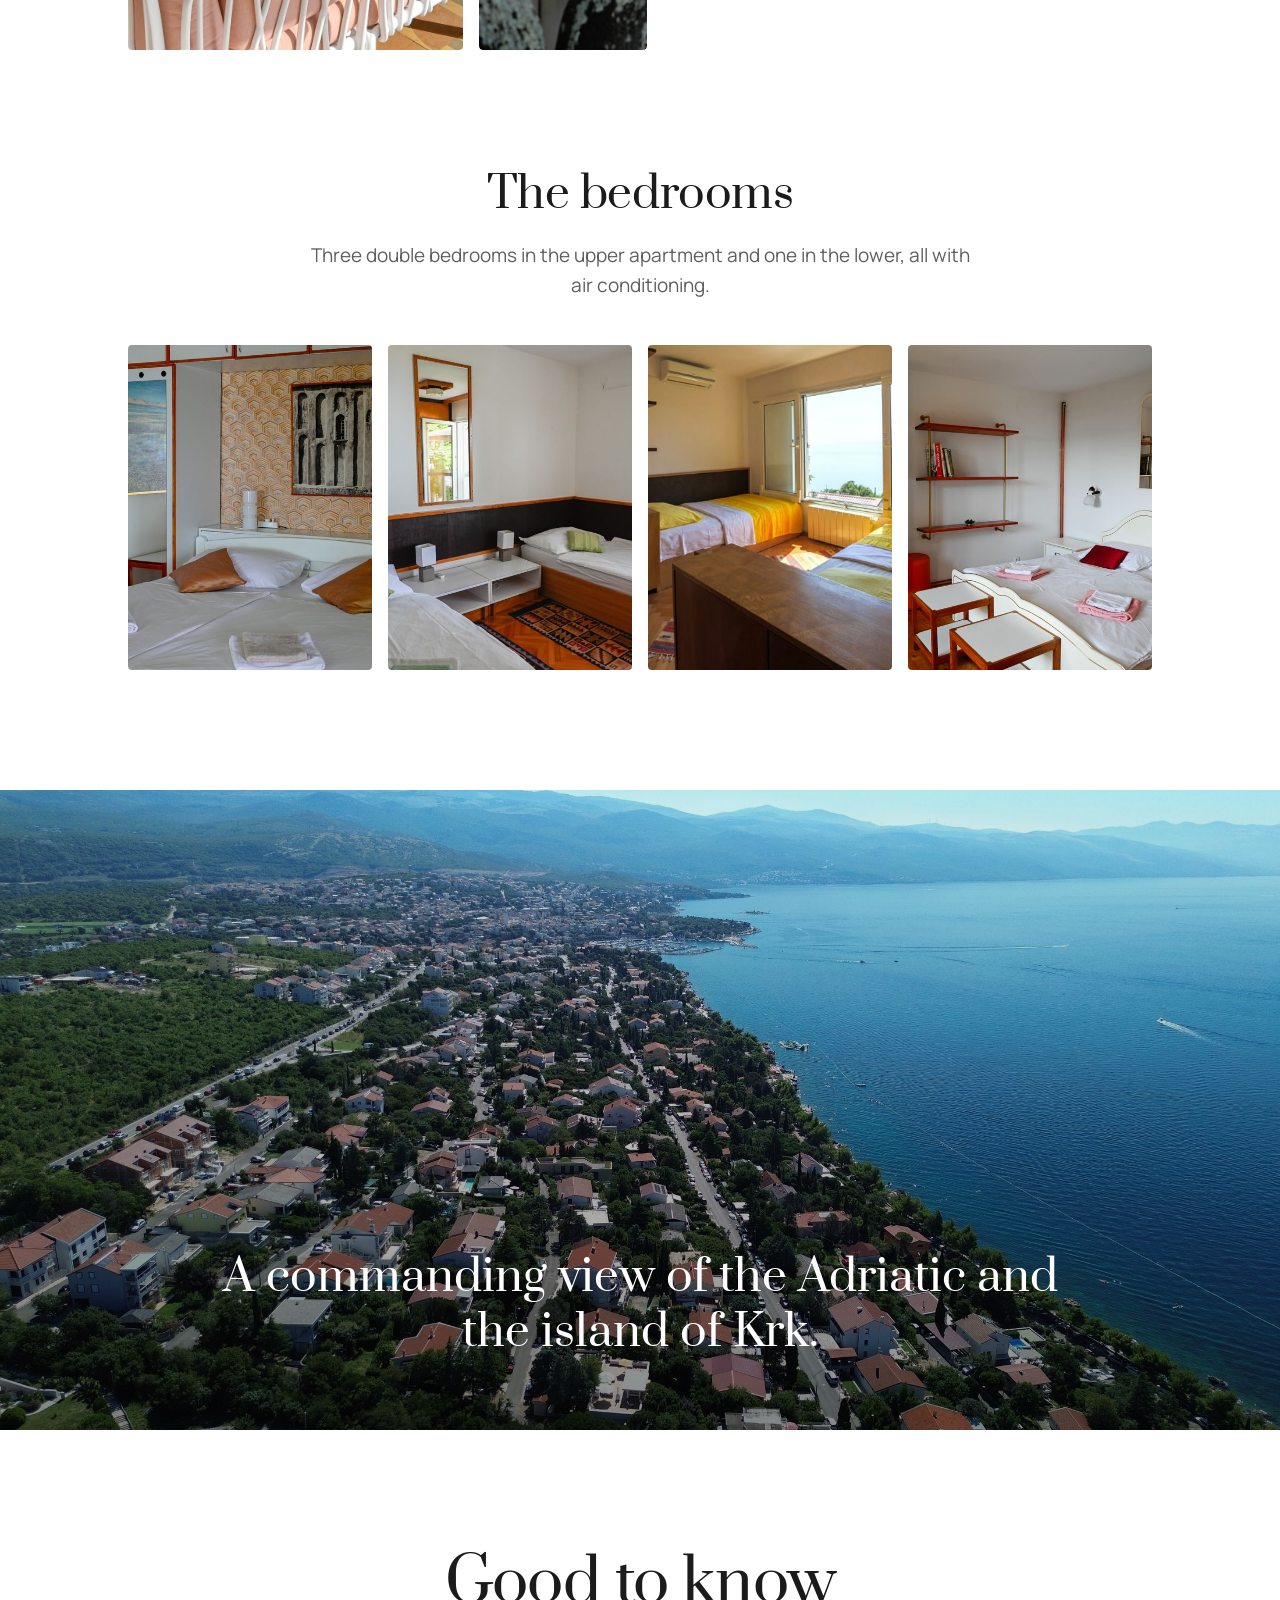
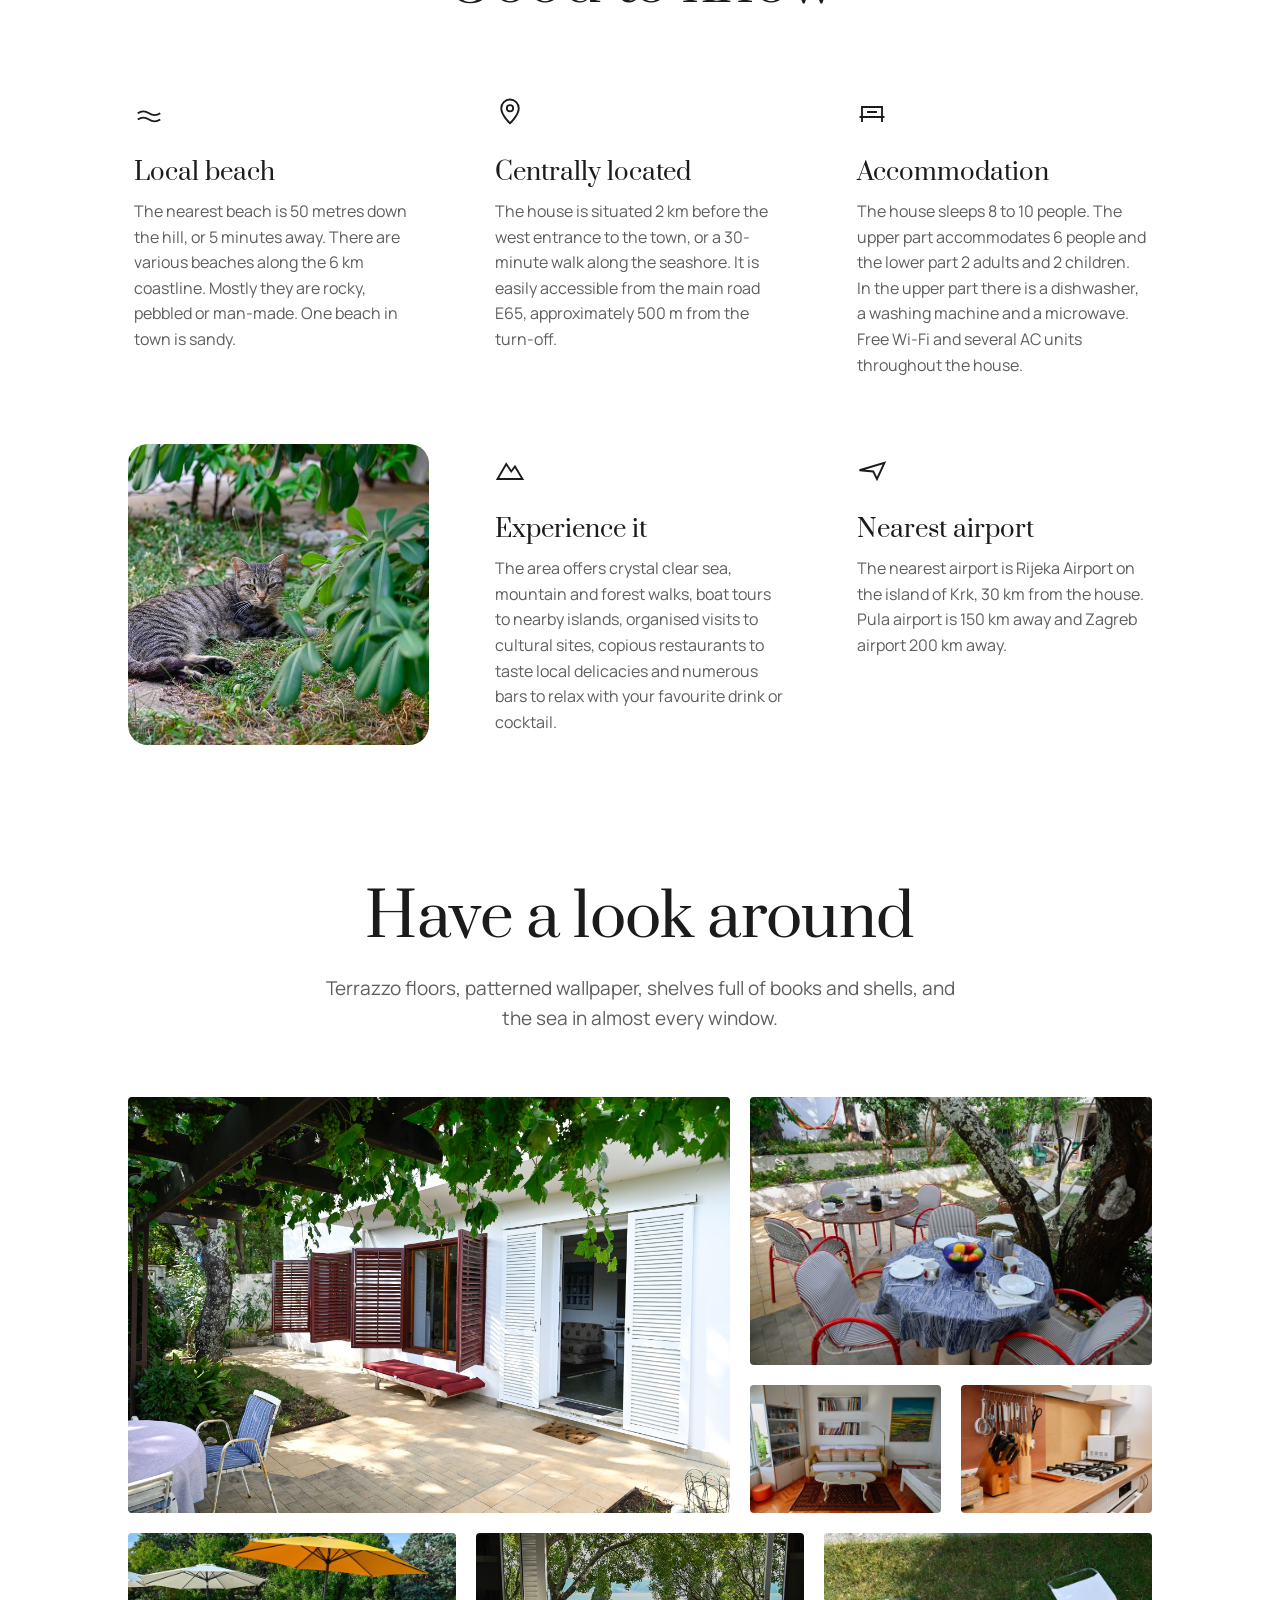
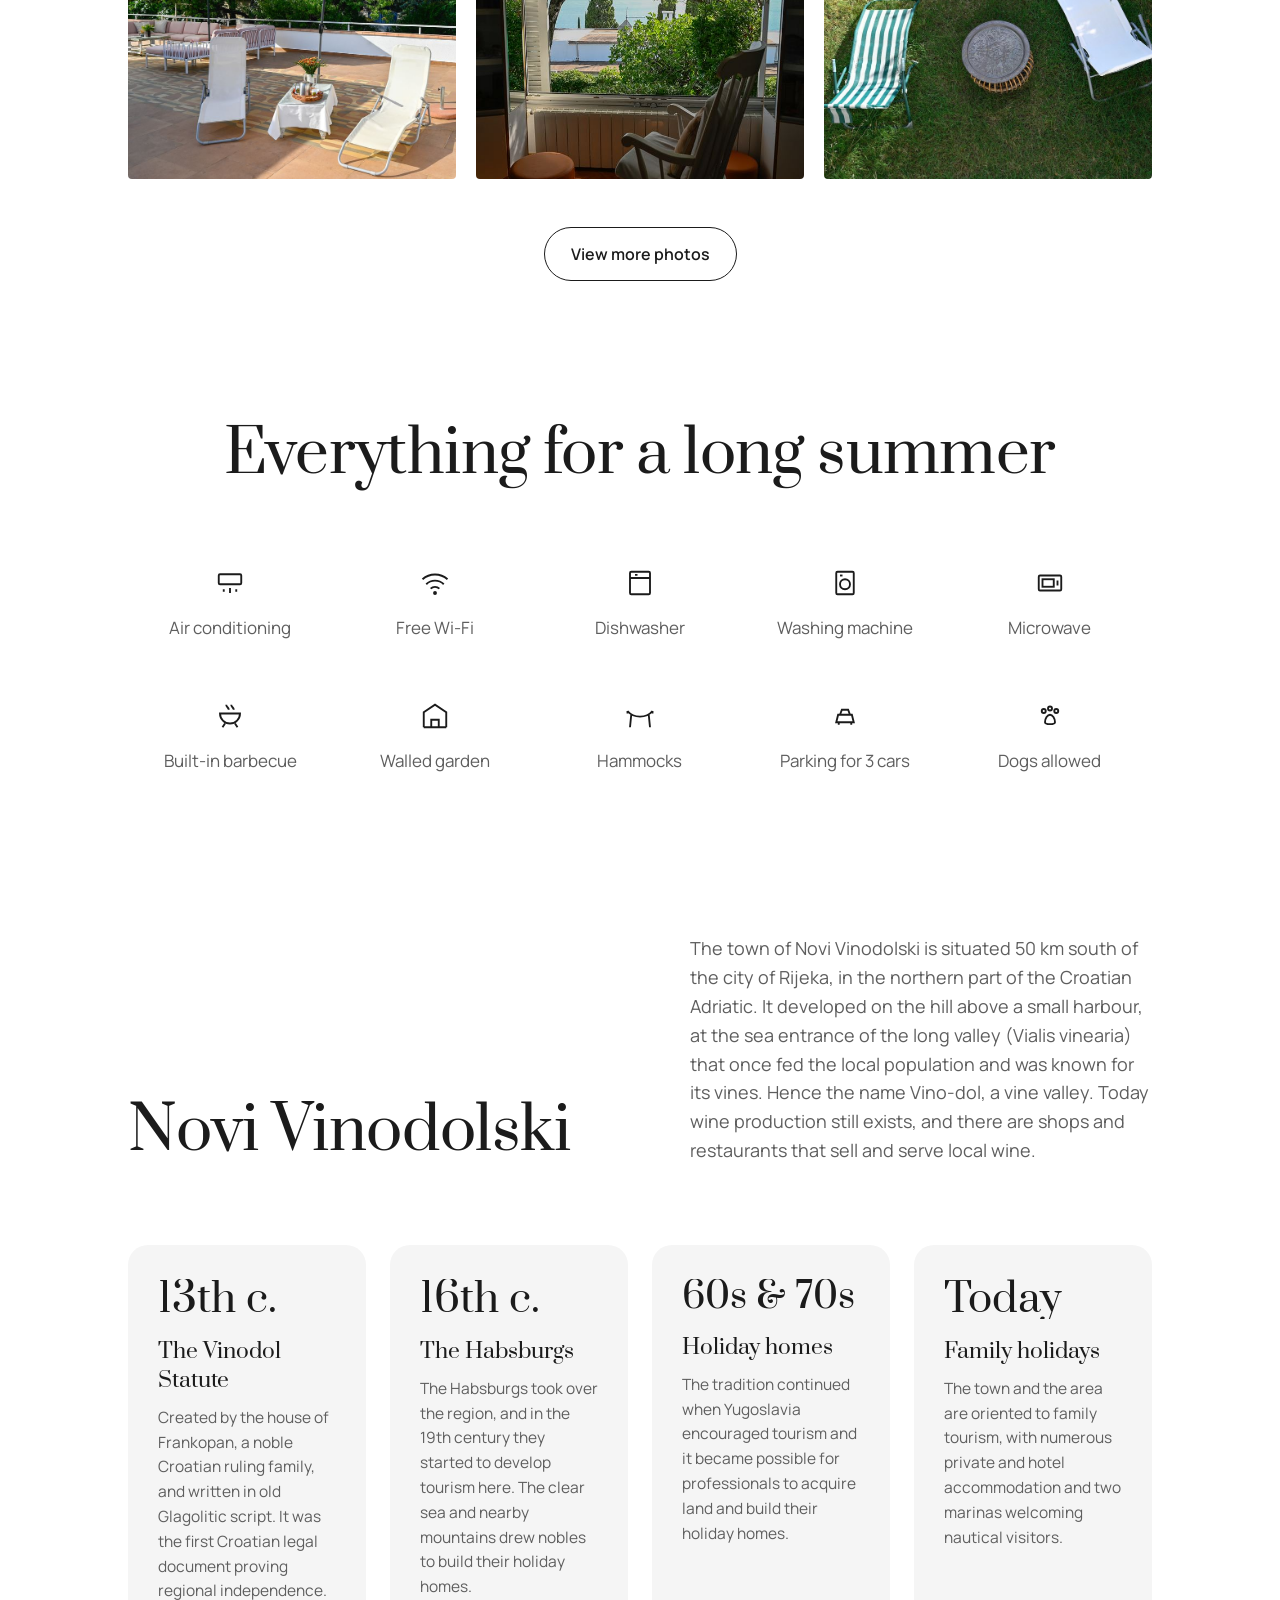
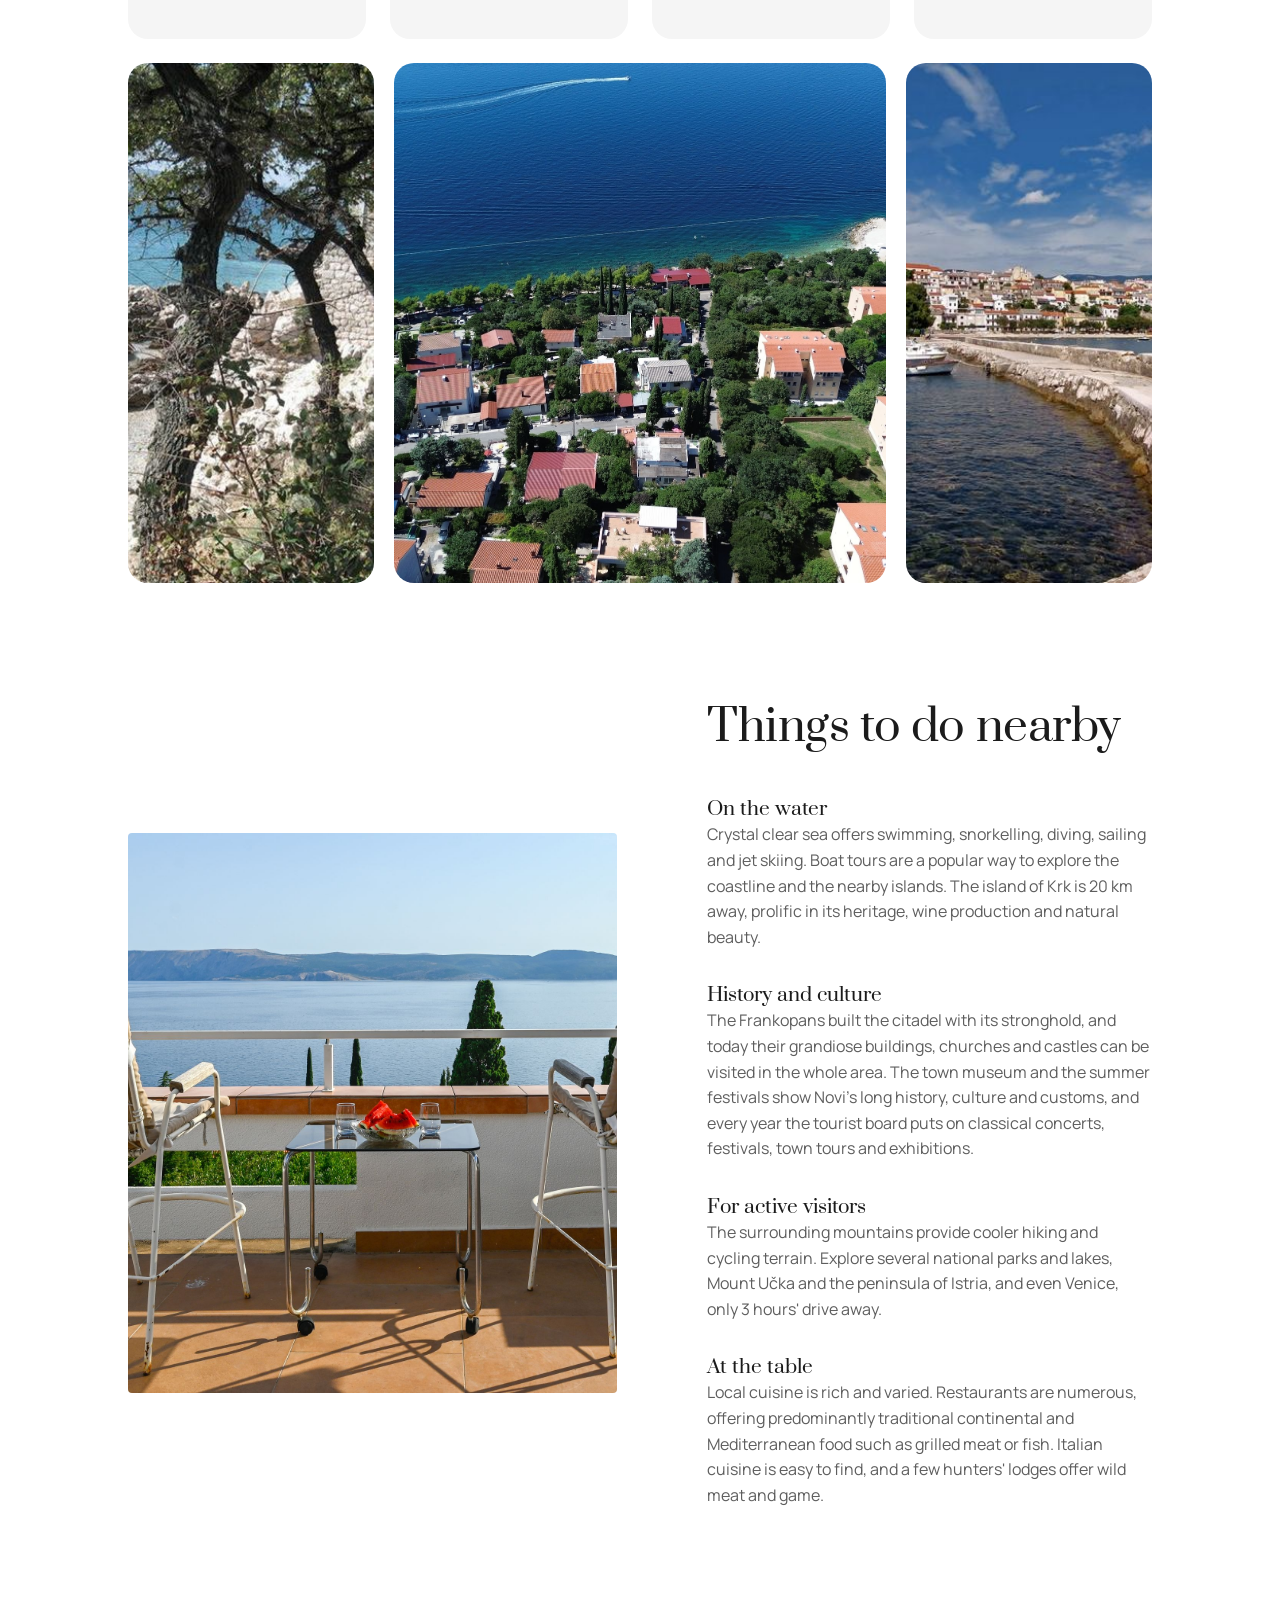
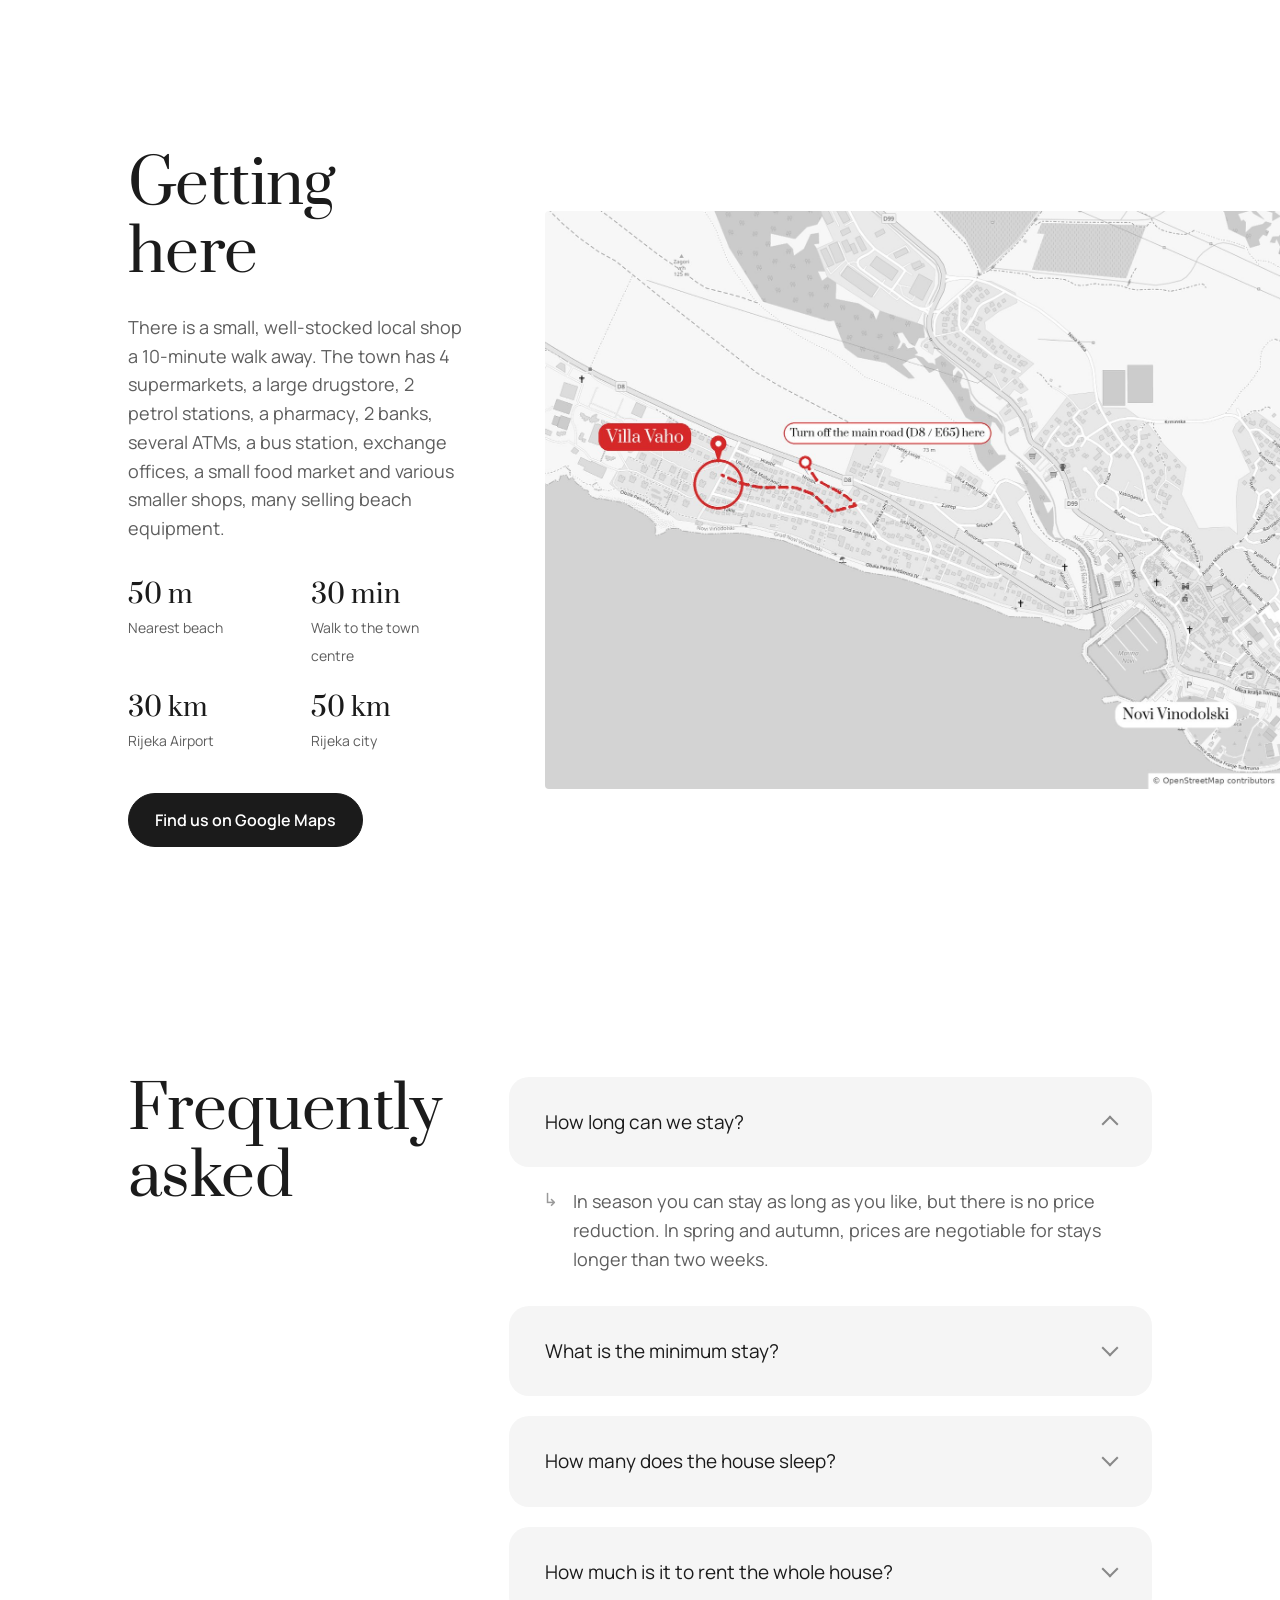
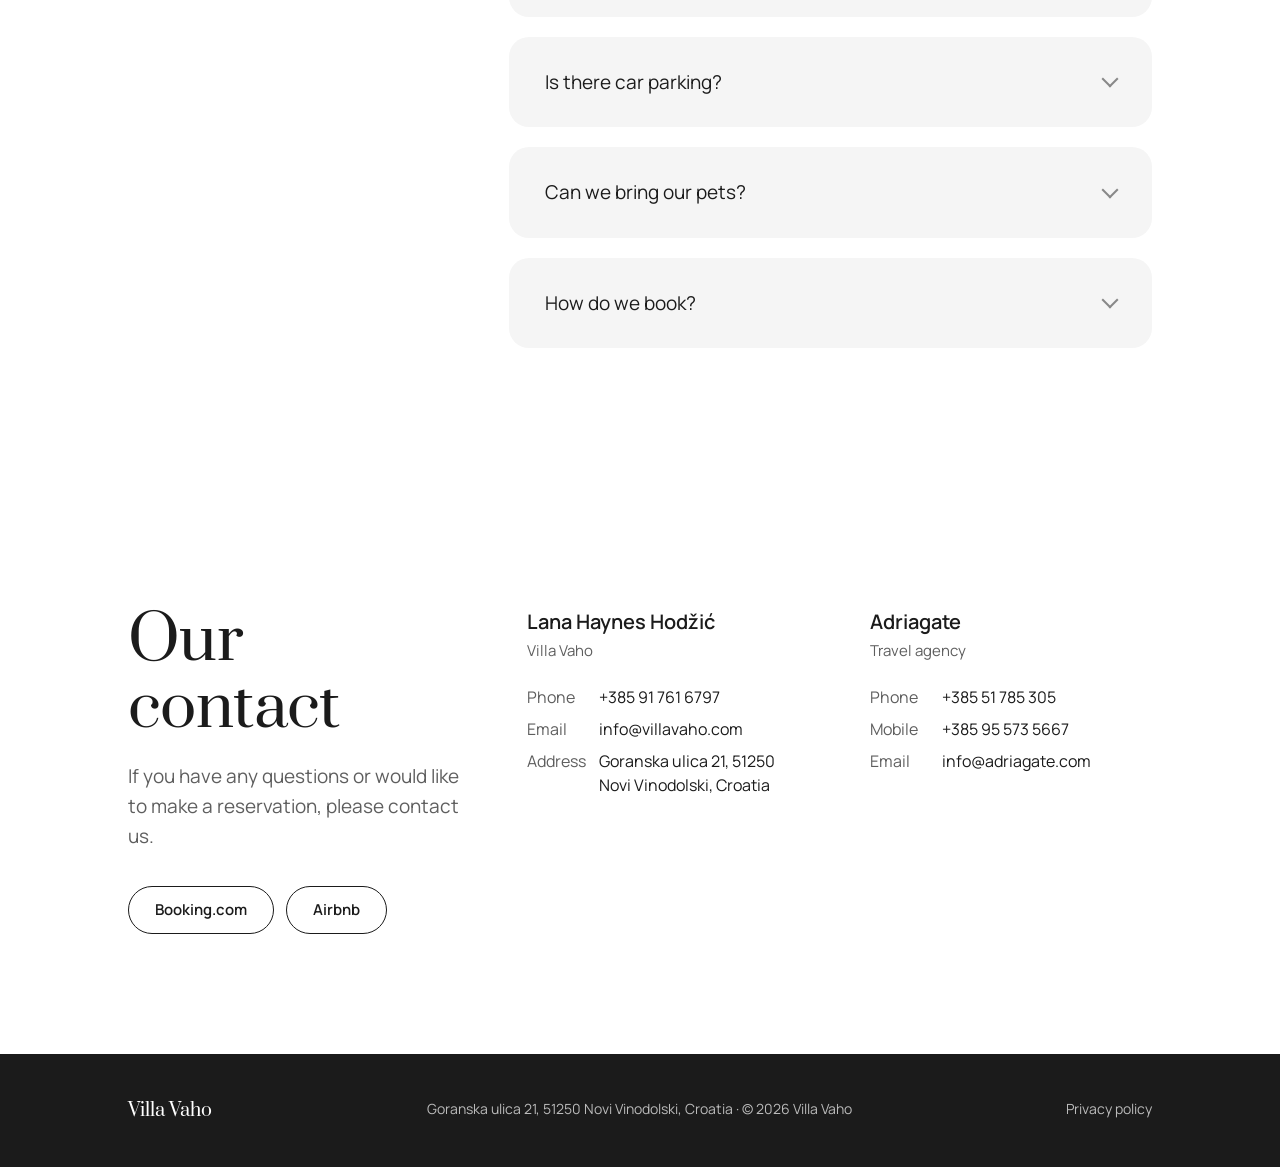
==== commit 49347f1b: "Keep year labels on one line in all languages Co-Authored-By: Claude Opus 5.5 <noreply@anthropic.com" ====
--- a/index.html
+++ b/index.html
@@ -118,9 +118,9 @@
 .story{background:#fff;padding-top:40px}
 .story .top{display:grid;grid-template-columns:1fr 1fr;gap:100px;align-items:end;margin-bottom:80px}
 .story .top p{color:var(--ink2);font-size:18px}
-.facts{display:grid;grid-template-columns:repeat(4,1fr);gap:24px}
+.facts{display:grid;grid-template-columns:repeat(4,minmax(0,1fr));gap:24px}
 .fact{background:var(--soft);border-radius:20px;padding:34px 30px 36px}
-.fact .yr{font:400 44px "Prata";color:var(--acc);line-height:1;margin-bottom:18px}
+.fact .yr{font:400 40px "Prata";color:var(--acc);line-height:1;margin-bottom:18px;white-space:nowrap;overflow:hidden}
 .fact h4{font:400 21px "Prata";margin-bottom:10px}
 .fact p{color:var(--ink2);font-size:15.5px}
 .todo{display:grid;grid-template-columns:1.1fr 1fr;gap:90px;align-items:center;margin-top:120px}
@@ -462,6 +462,9 @@
 document.addEventListener('keydown',e=>{
   if(lb.classList.contains('on')){if(e.key==='Escape')lb.classList.remove('on');if(e.key==='ArrowLeft')show(cur-1);if(e.key==='ArrowRight')show(cur+1);return}
   if(e.key==='Escape'){if(ag.classList.contains('on'))closeAll();closeMenu()}});
+/* keep year labels on one line, shrink only if needed */
+function fitYears(){document.querySelectorAll('.fact .yr').forEach(y=>{y.style.fontSize='';let s=parseFloat(getComputedStyle(y).fontSize);while(y.scrollWidth>y.clientWidth&&s>20){s-=1;y.style.fontSize=s+'px'}})}
+fitYears();addEventListener('resize',fitYears);if(document.fonts)document.fonts.ready.then(fitYears);
 /* mobile menu */
 const mnav=$('mnav'),mb=$('menuBtn');
 function closeMenu(){mnav.classList.remove('on');mb.setAttribute('aria-expanded','false');mnav.setAttribute('aria-hidden','true');if(!ag.classList.contains('on'))document.body.style.overflow=''}
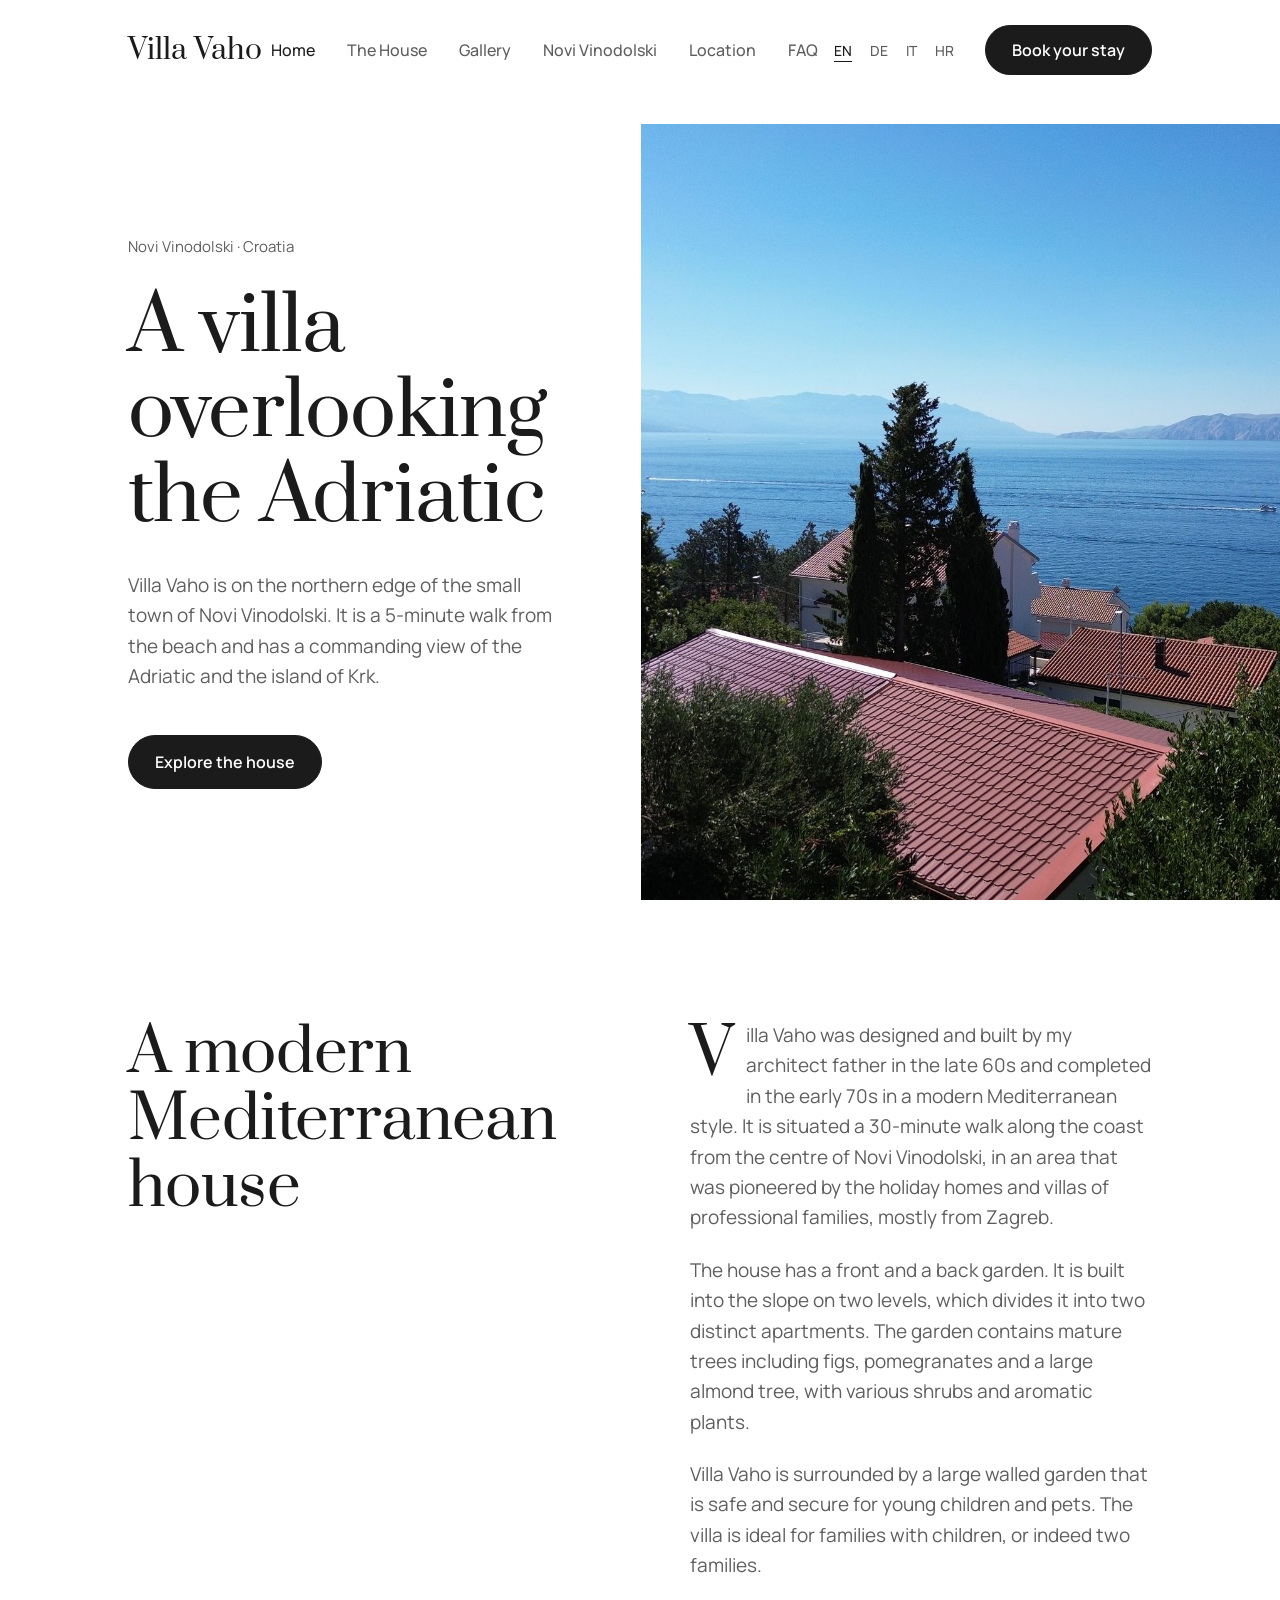
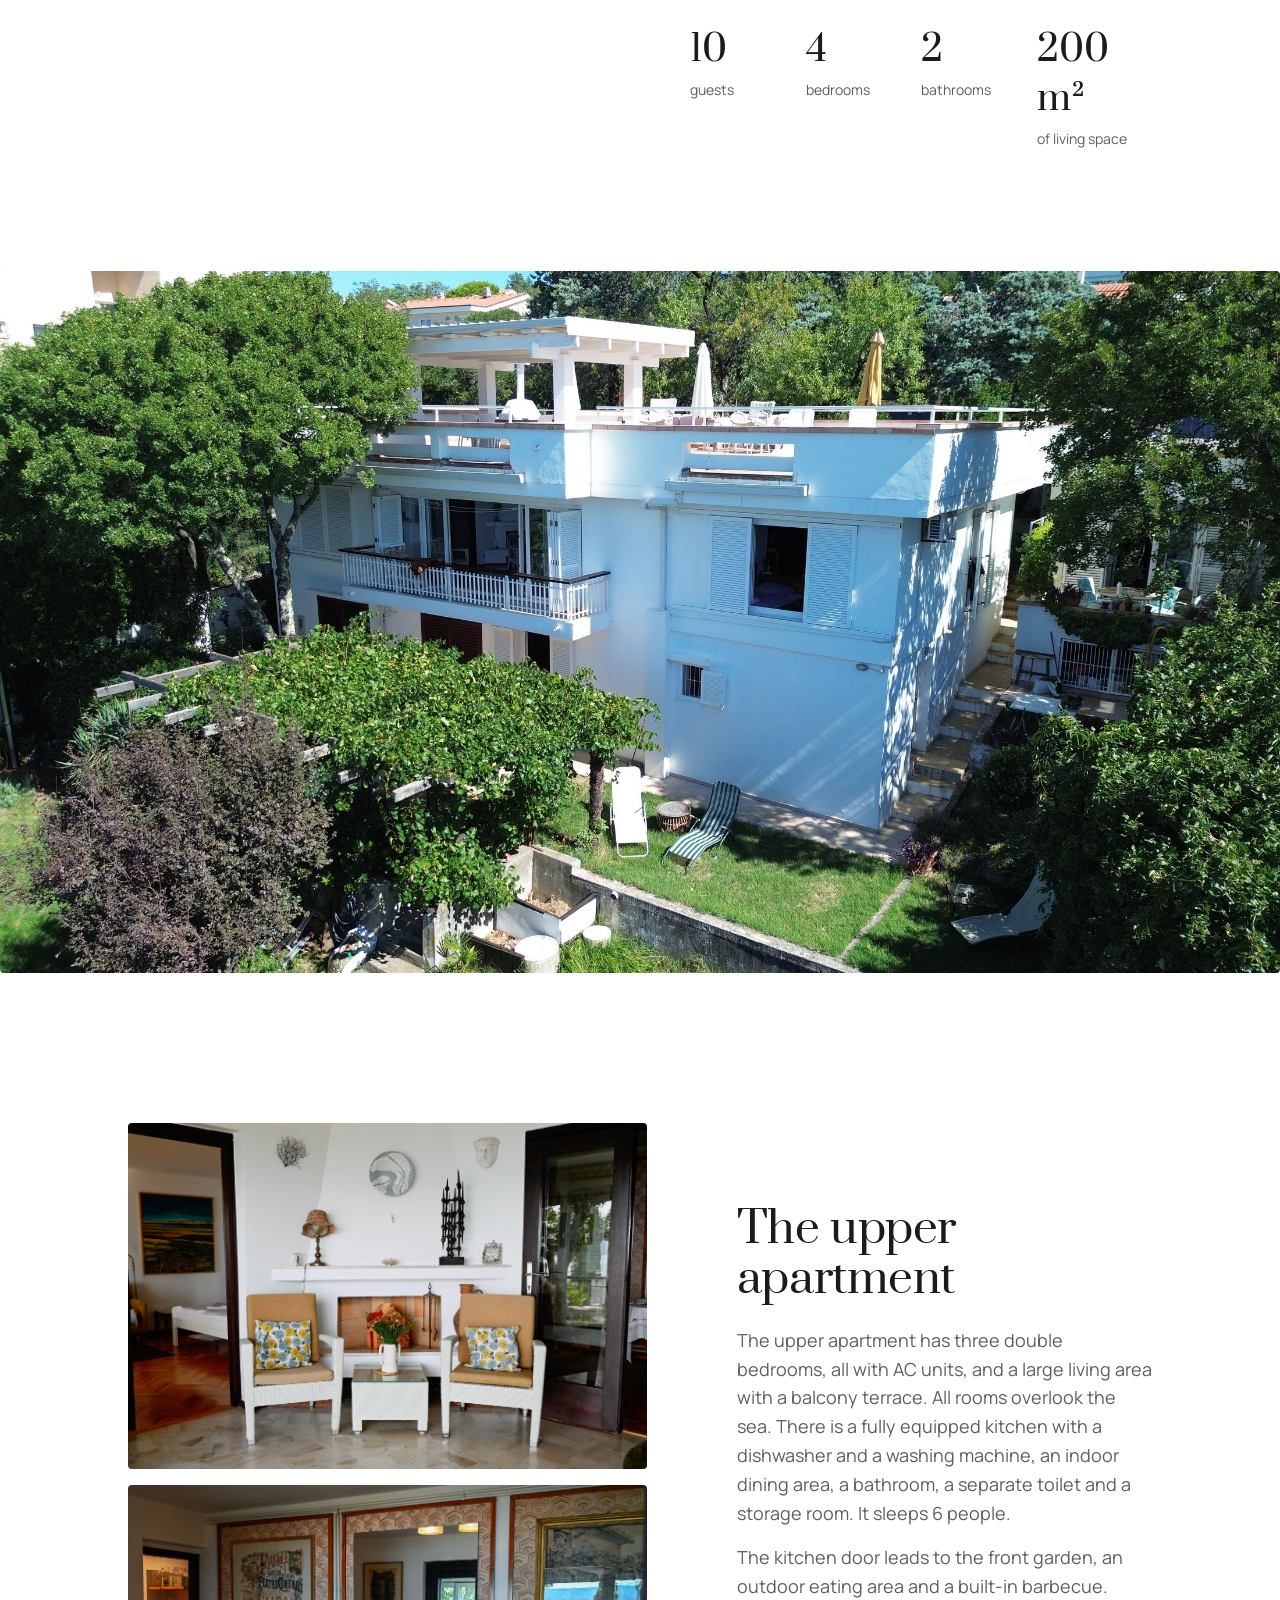
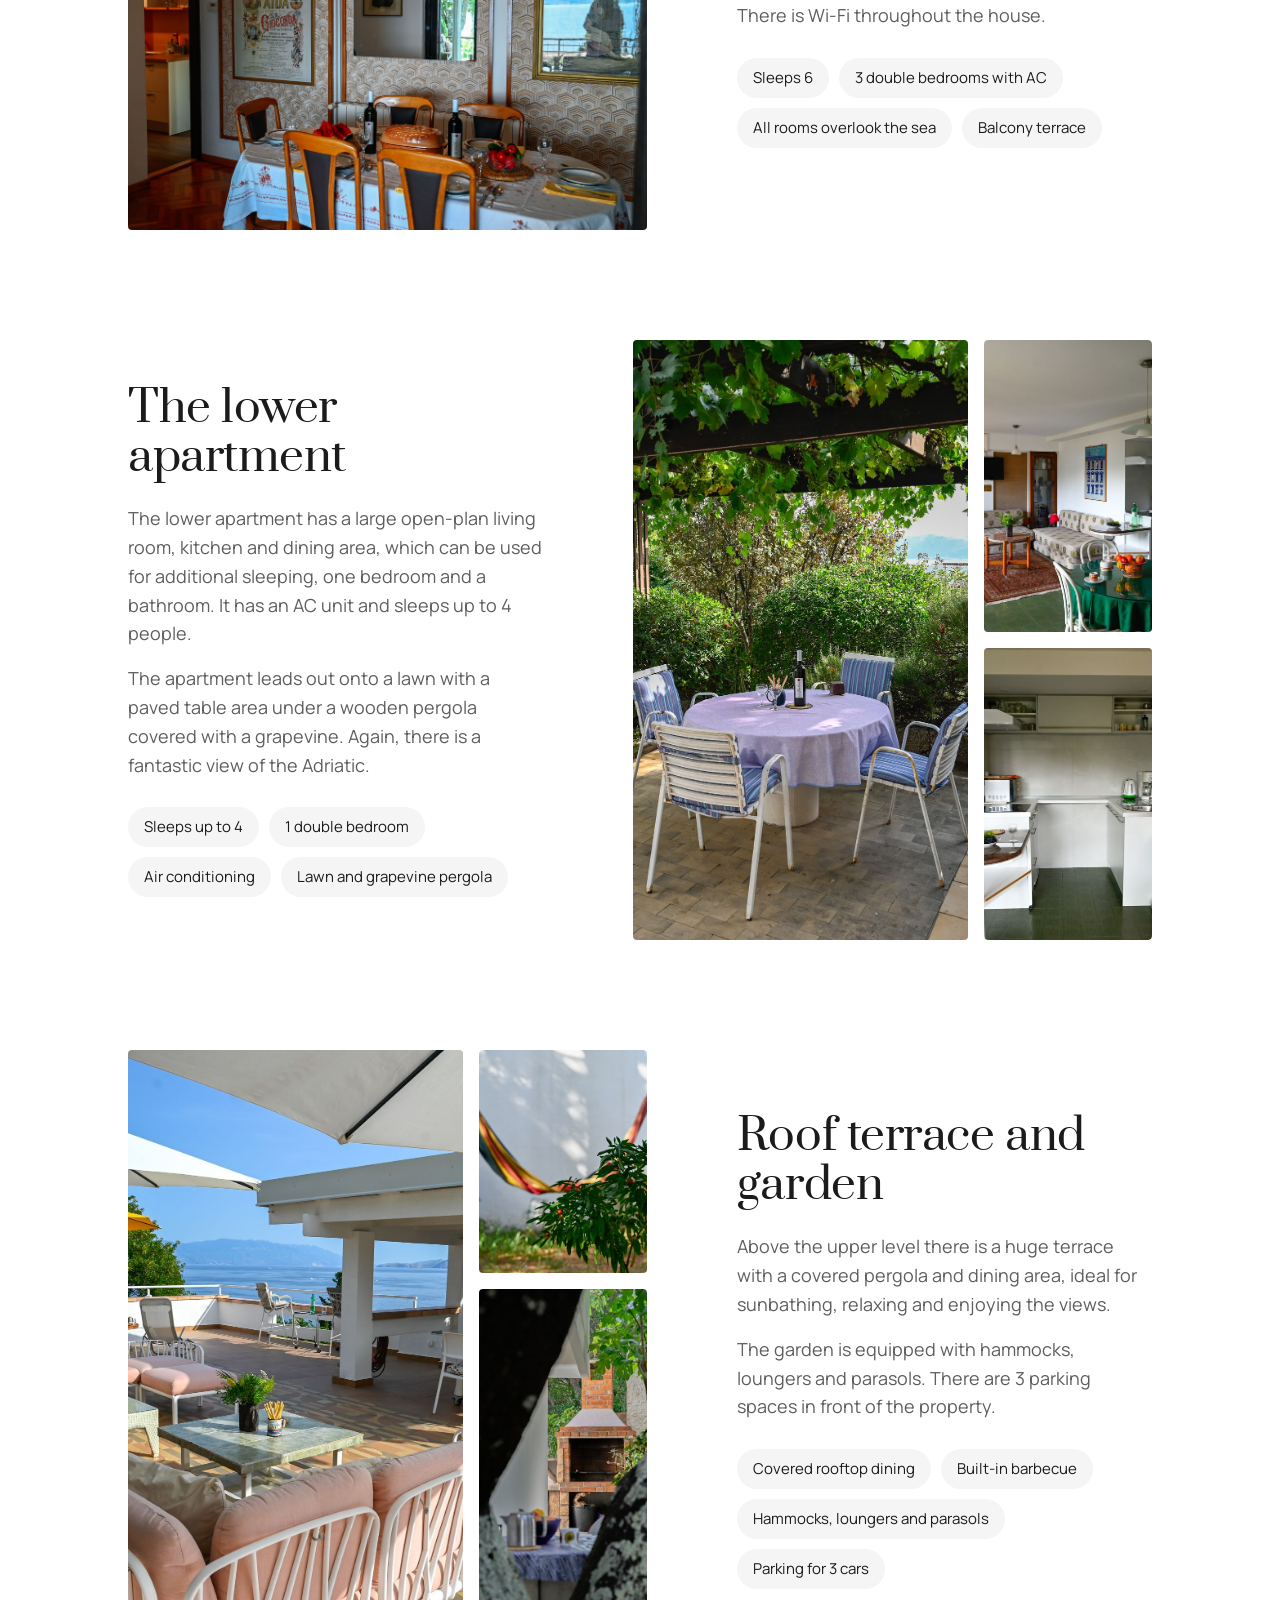
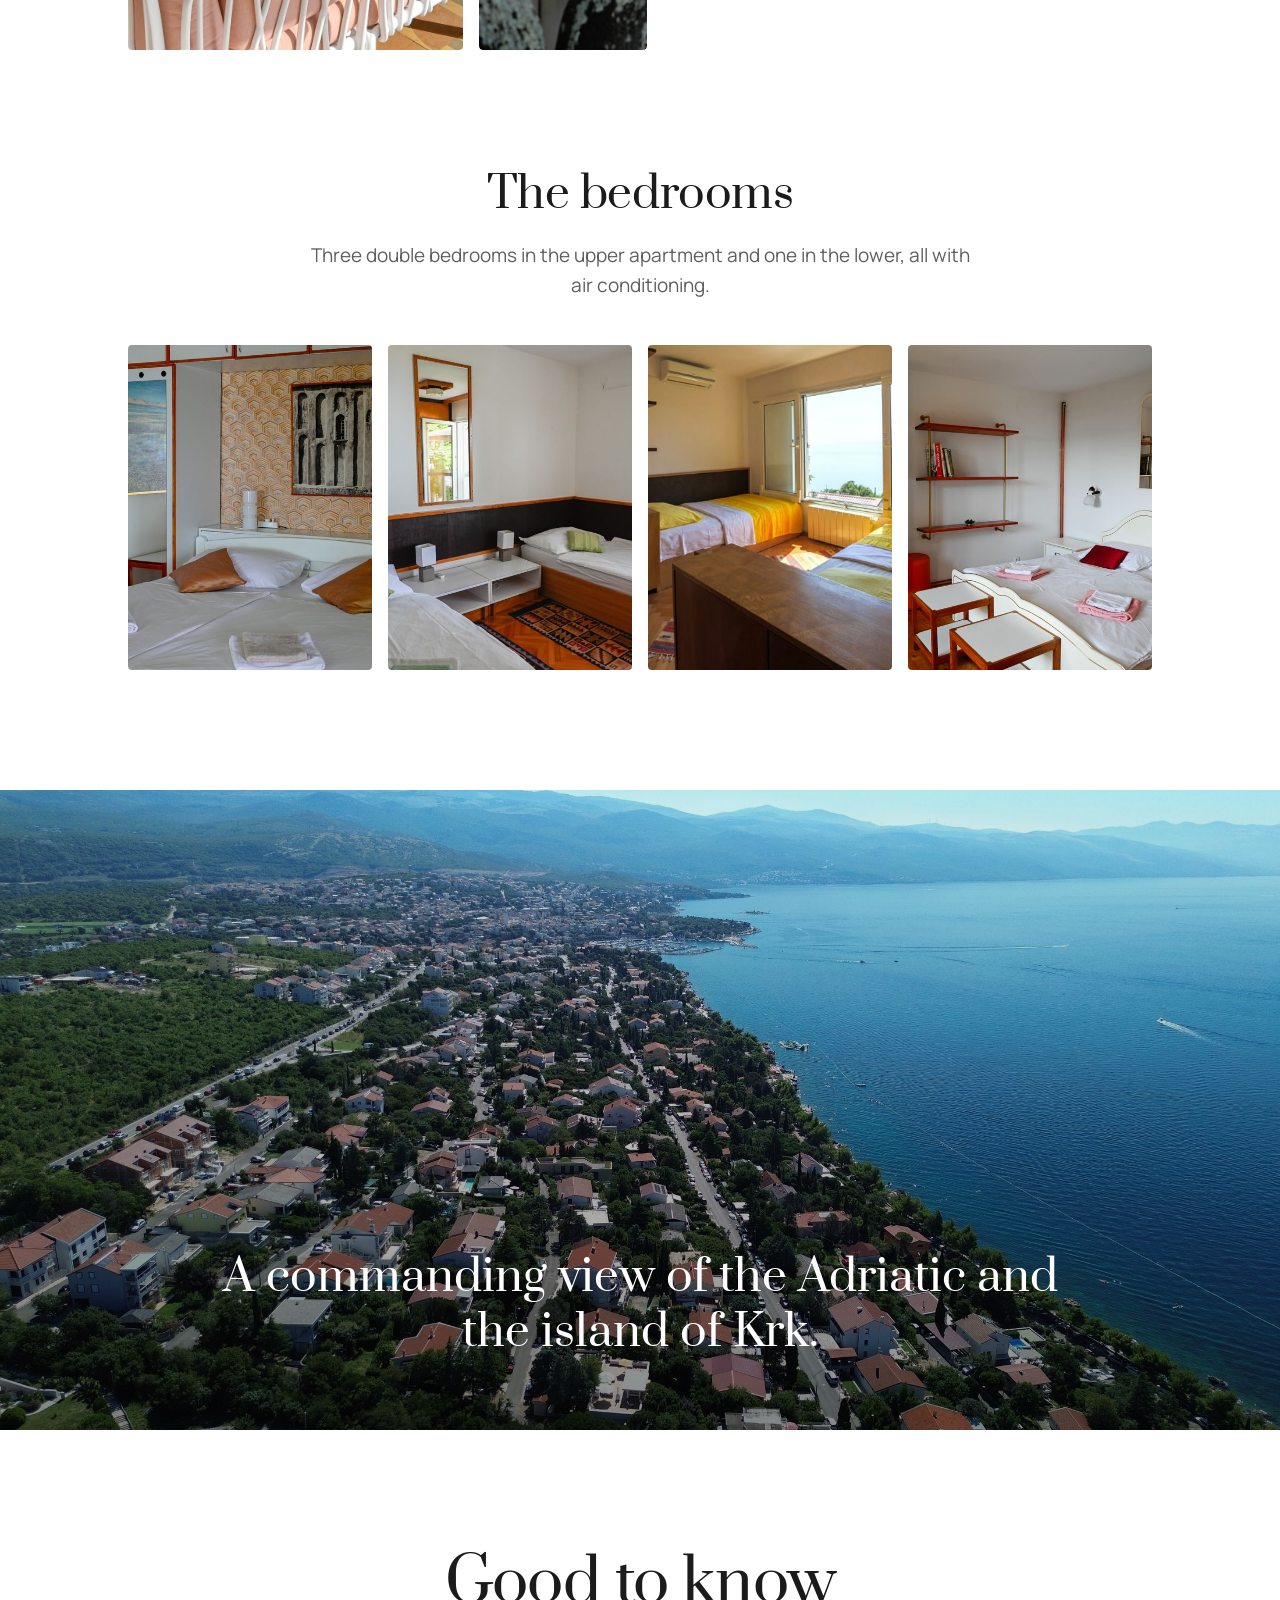
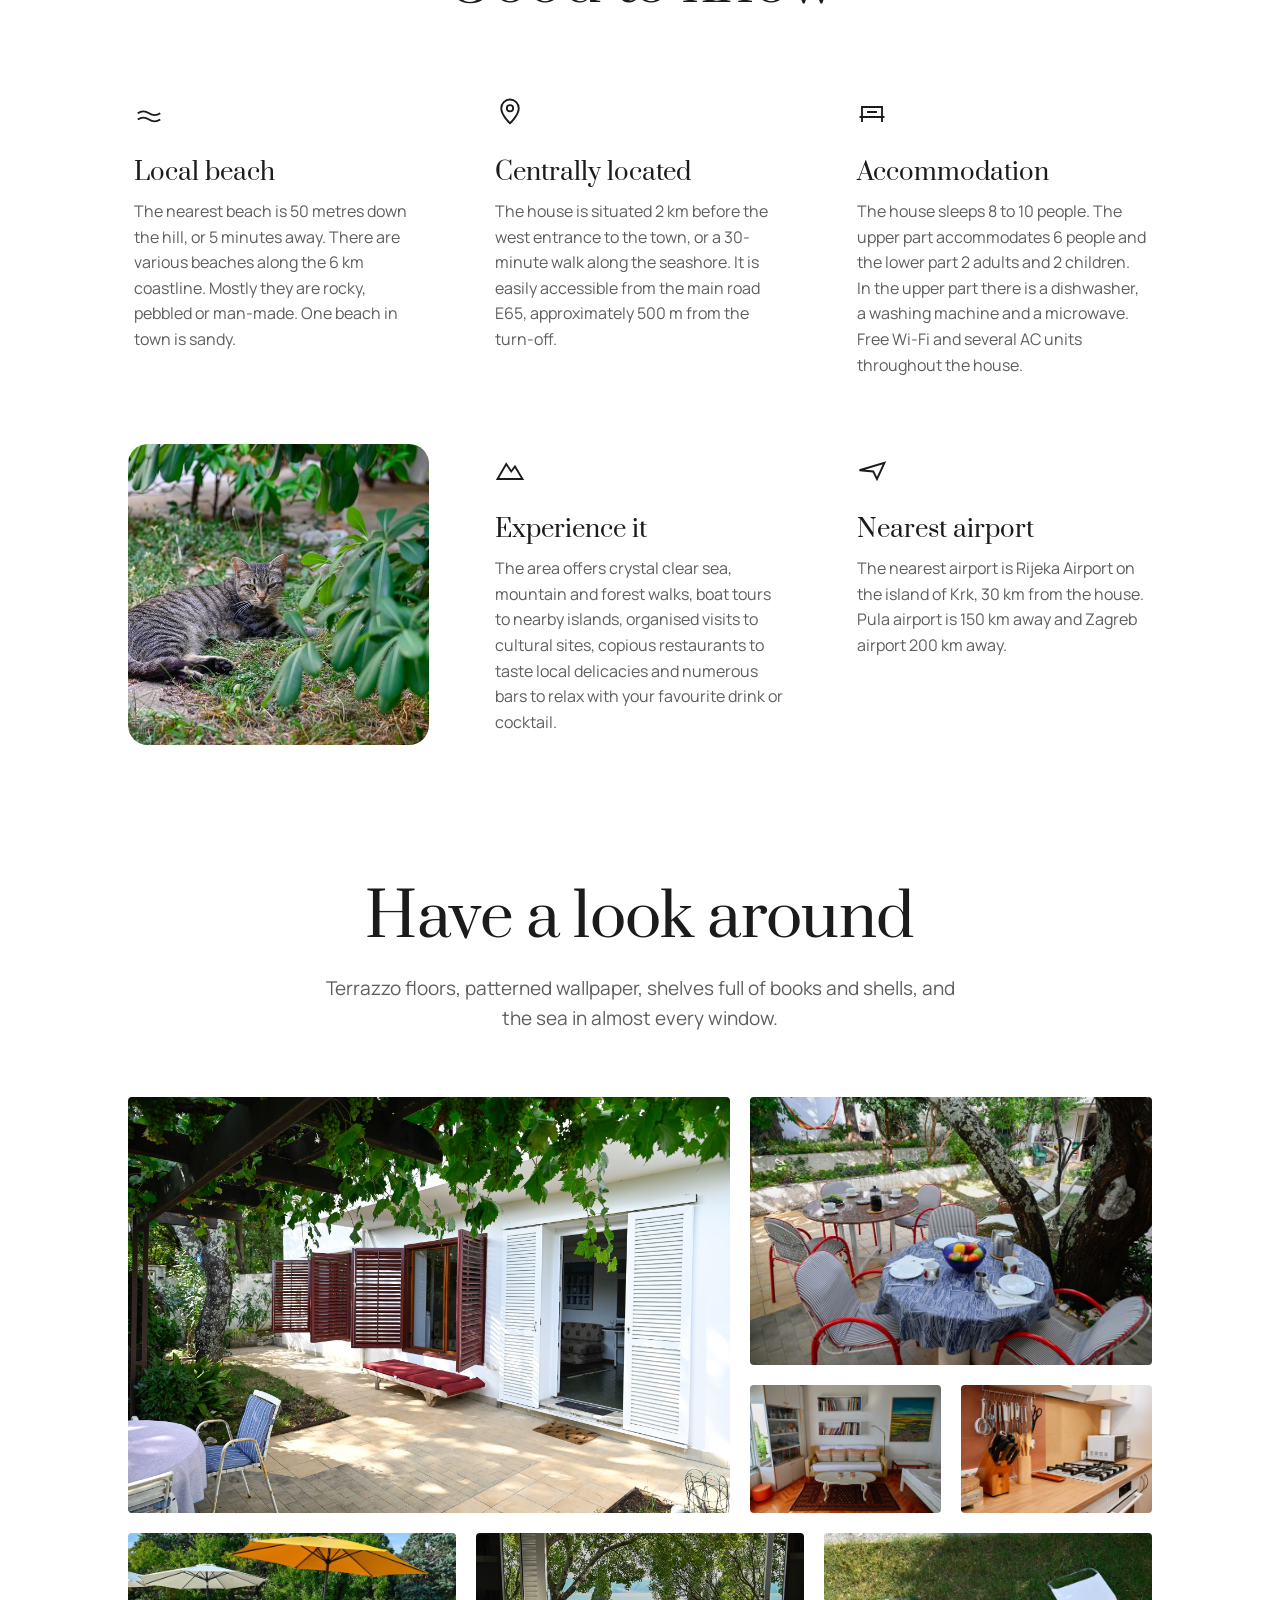
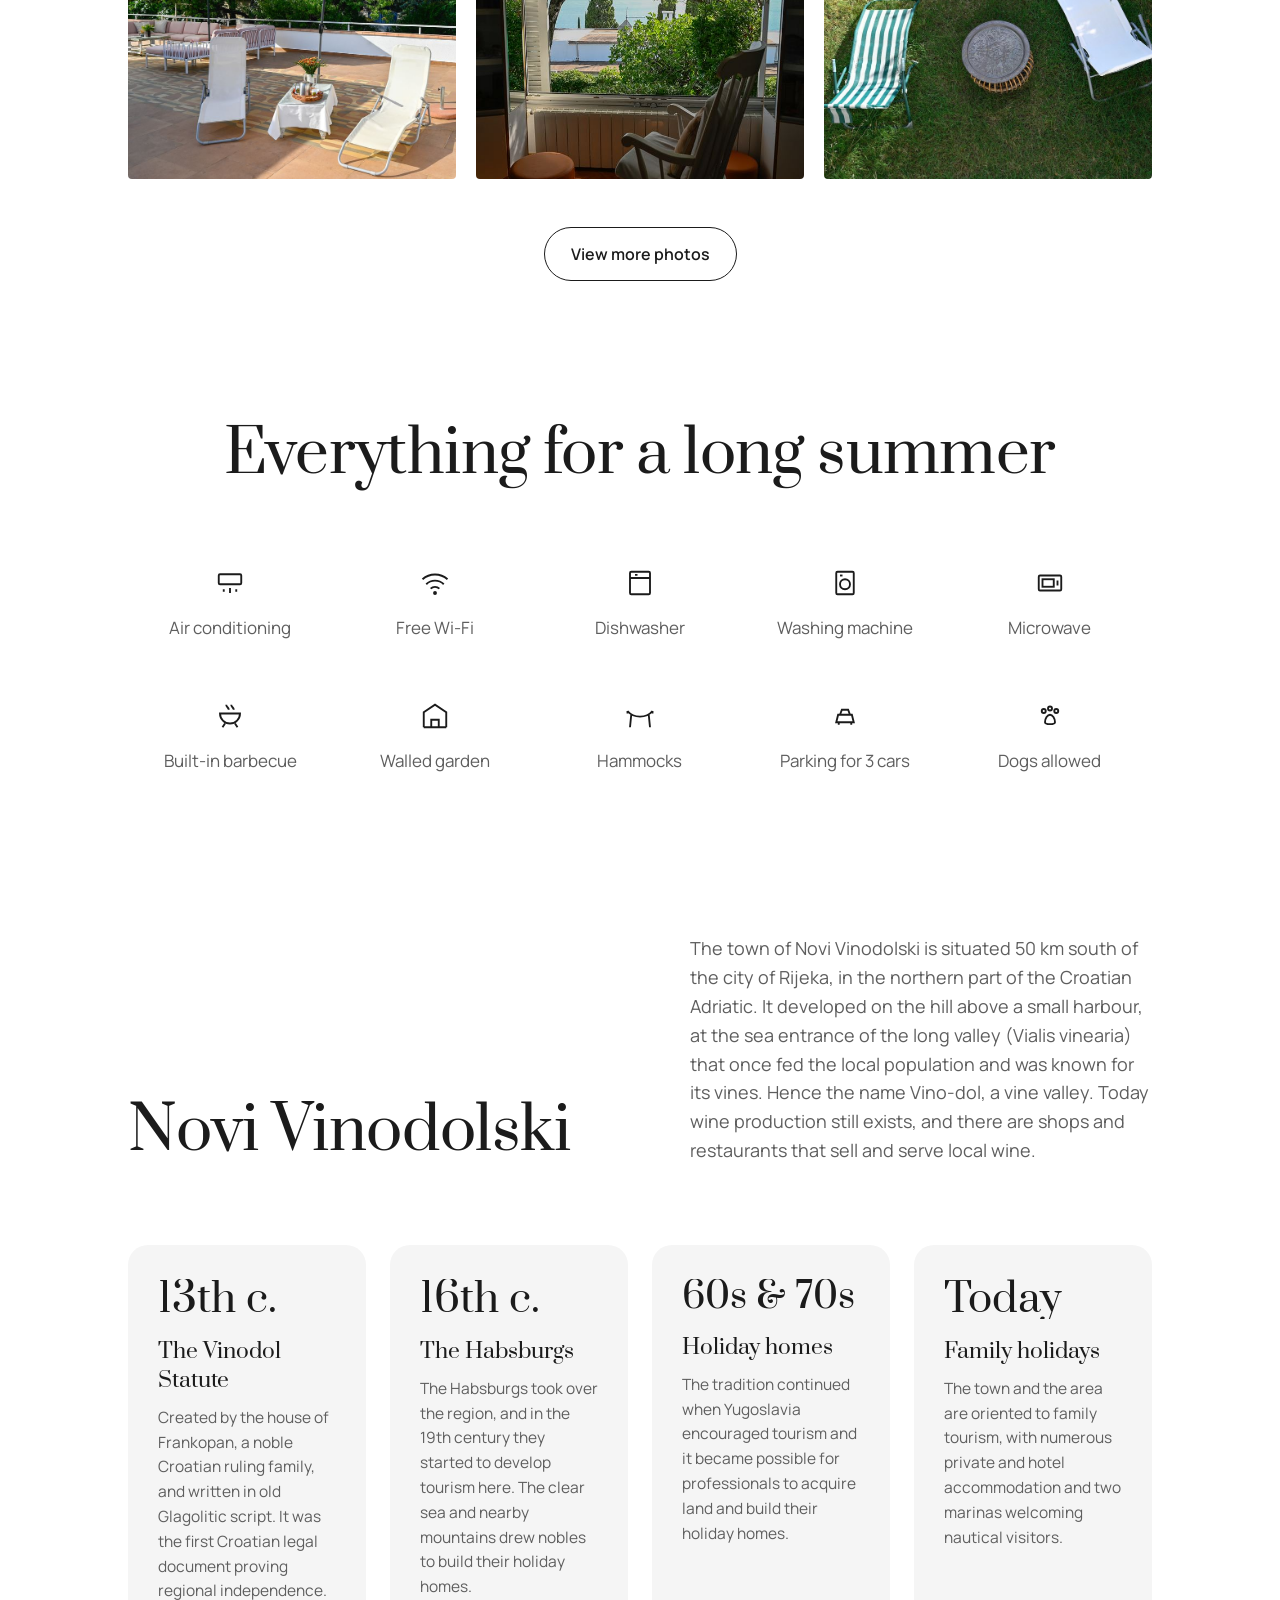
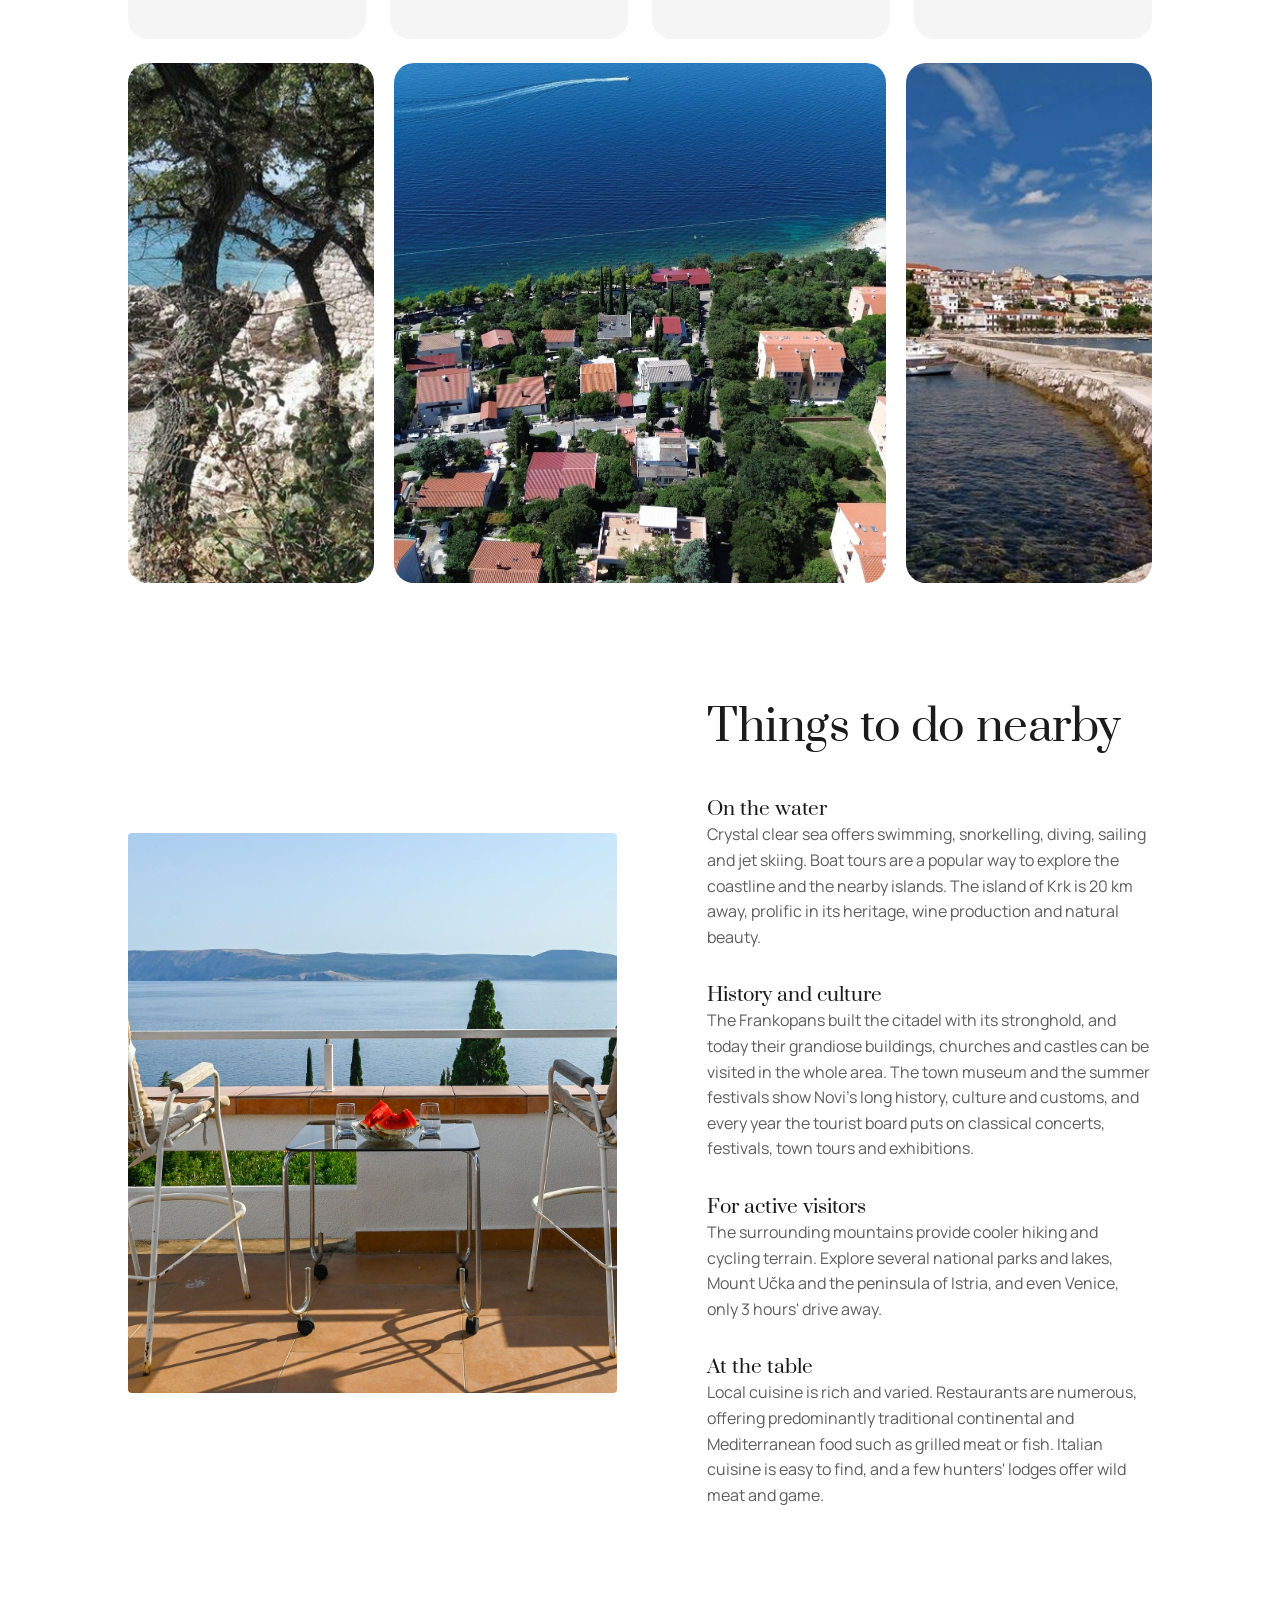
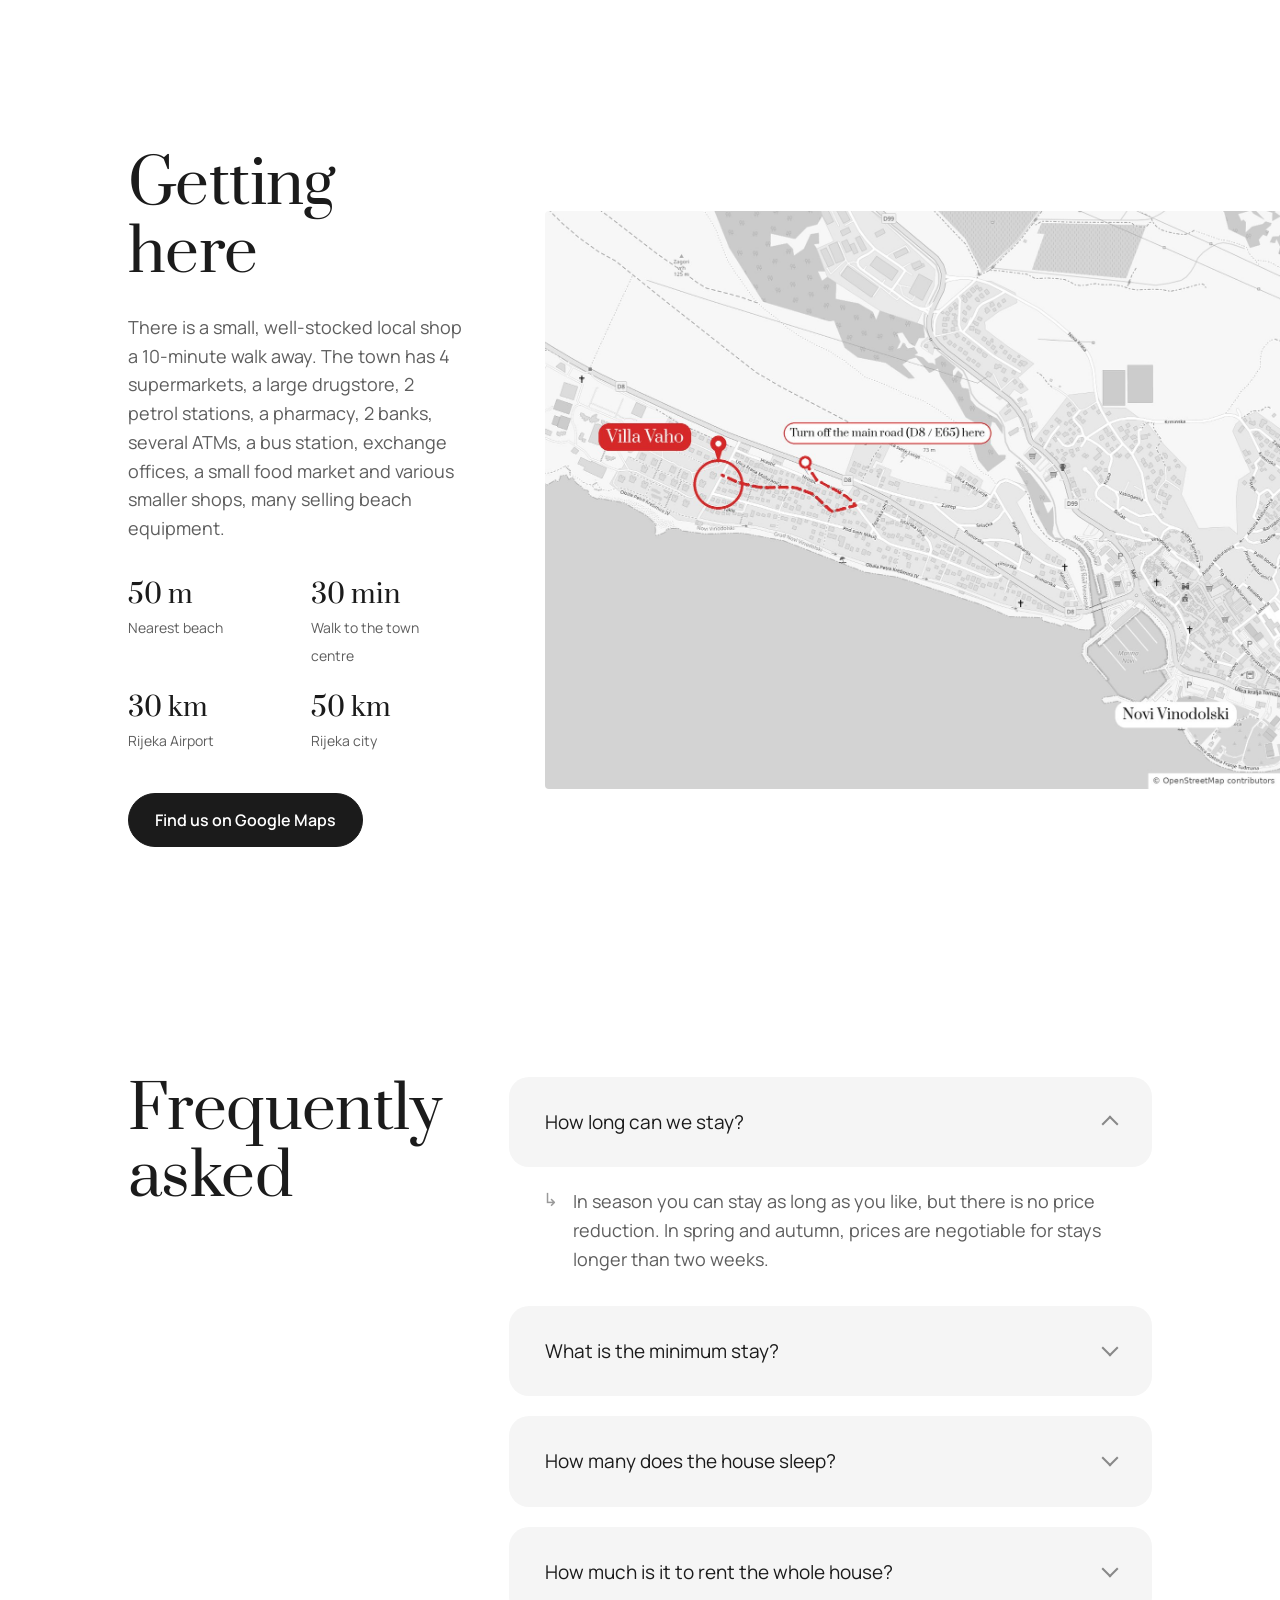
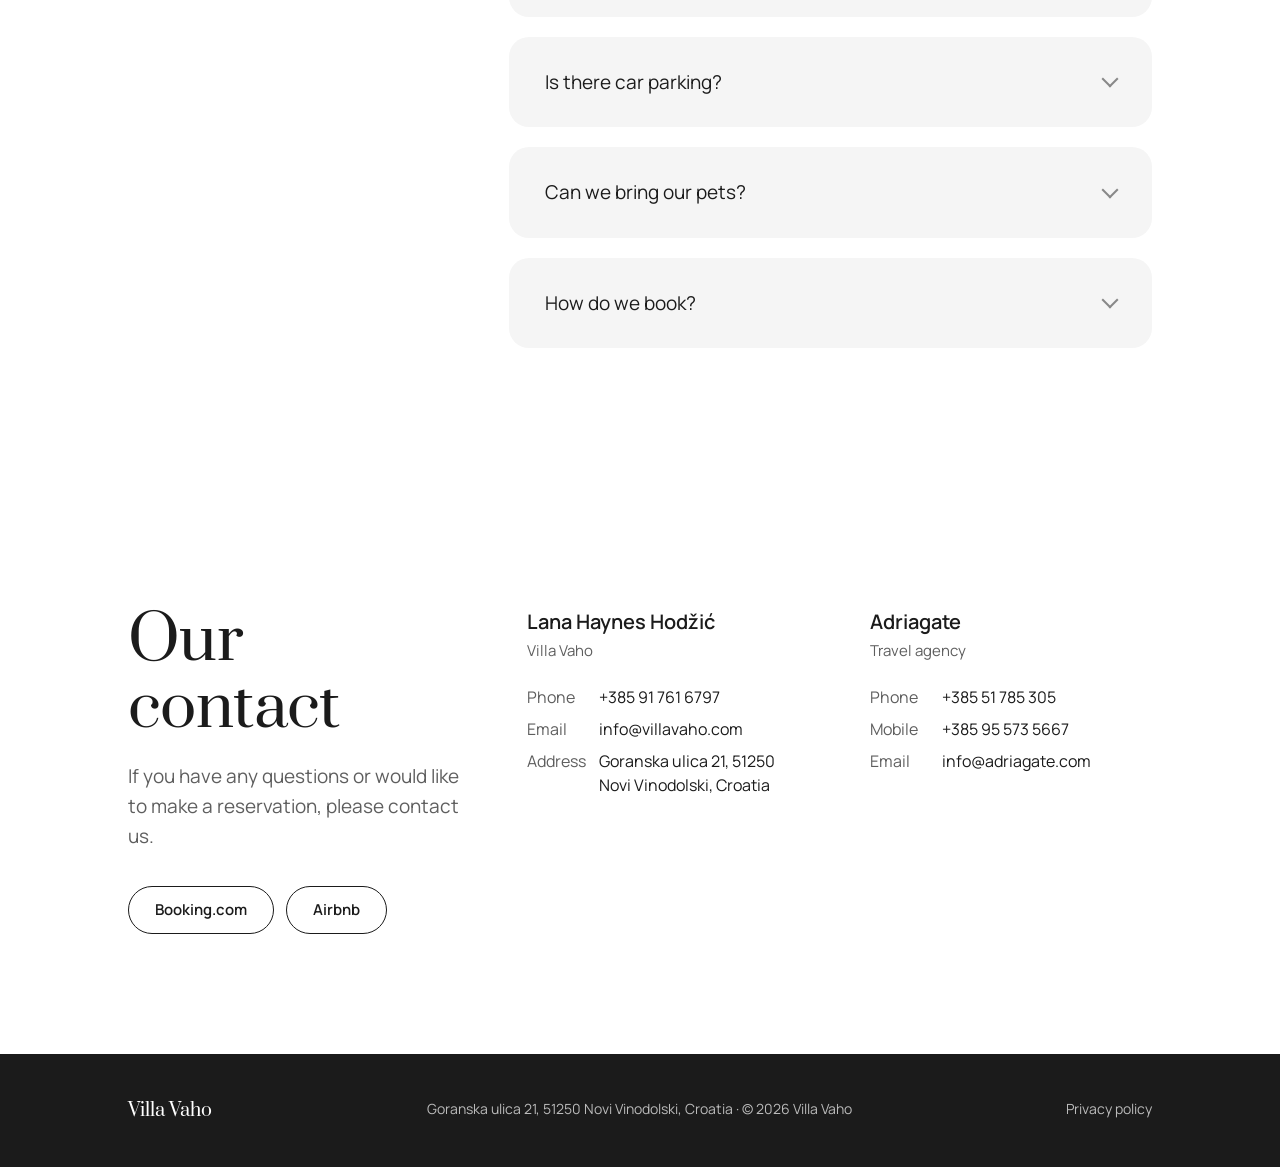
==== commit 90dafda8: "Retouched beach photo, more breathing room in the full gallery Co-Authored-By: Claude Opus 5.5 <nore" ====
--- a/index.html
+++ b/index.html
@@ -185,7 +185,7 @@
 .allg.on{display:block}
 .allg .head .logo{font-size:22px!important}
 .allg .head{position:sticky;top:0;background:#fff;display:flex;justify-content:space-between;align-items:center;padding:20px 40px;z-index:2}
-.allg h4{font:400 30px "Prata";margin:44px 40px 20px}
+.allg h4{font:400 30px "Prata";margin:64px 40px 30px}
 .allg .g{display:flex;flex-wrap:wrap;gap:8px;padding:0 40px}
 .allg .g img{display:block;flex:none;object-fit:cover;cursor:zoom-in;border-radius:3px}
 /* responsive */
@@ -215,7 +215,7 @@
  summary{padding:20px 22px;font-size:16.5px}details{border-radius:16px;margin-bottom:12px}details p{padding:14px 20px 6px 50px;font-size:16px}details p:before{left:22px;top:12px}
  .contact .wrap{grid-template-columns:1fr;gap:40px}
  .lb .stage{padding:0 10px 20px}.lb .nav{display:none}
- .allg .g{padding:0 14px;gap:6px}.allg h4{margin:30px 14px 14px;font-size:24px}.allg .head .logo{font-size:22px!important}
+ .allg .g{padding:0 14px;gap:6px}.allg h4{margin:44px 14px 20px;font-size:24px}.allg .head .logo{font-size:22px!important}
 .allg .head{padding:14px}
 }
 
@@ -373,7 +373,7 @@
     <div class="fact"><div class="yr">Today</div><h4>Family holidays</h4><p>The town and the area are oriented to family tourism, with numerous private and hotel accommodation and two marinas welcoming nautical visitors.</p></div>
   </div>
   <div class="strip">
-    <div class="t" data-i="beach"><img src="img/th/beach.jpg" alt="Rocky beach and clear water near Novi Vinodolski"></div>
+    <div class="t" data-i="beach2"><img src="img/th/beach2.jpg" alt="Rocky beach and clear water near Novi Vinodolski"></div>
     <div class="t" data-i="126"><img src="img/full/126.jpg" alt="The coastline of Novi Vinodolski from above"></div>
     <div class="t" data-i="town"><img src="img/th/town.jpg" alt="Novi Vinodolski harbour and old town"></div>
   </div>
@@ -435,7 +435,7 @@
 <div class="lb" id="lb"><div class="bar"><span id="lbc"></span><button class="x" id="lbx" aria-label="Close">✕</button></div><div class="stage"><button class="nav prev" id="lbp" aria-label="Previous">←</button><img id="lbi" alt=""><button class="nav next" id="lbn" aria-label="Next">→</button></div></div>
 
 <script>
-const groups=[["Upper apartment",["23","28","26","19","31","18","12","16","3","33","35","2","6","8","50","51","11","39"]],["Bedrooms",["37","twin","oldtwin","43","45","38","77","78"]],["Lower apartment",["70","71","74","91","93","83","81","86","95","97","101","100"]],["Garden",["57","56","62","63","67","49","58","59","65","68"]],["Roof terrace",["105","106","107","109","115","117","119","103","112","143"]],["From above",["136","140","120","132","130","121","137","129","124","126","138"]],["Parking, beach and town",["oldparking","beach","town","villaroute2"]]];
+const groups=[["Upper apartment",["23","28","26","19","31","18","12","16","3","33","35","2","6","8","50","51","11","39"]],["Bedrooms",["37","twin","oldtwin","43","45","38","77","78"]],["Lower apartment",["70","71","74","91","93","83","81","86","95","97","101","100"]],["Garden",["57","56","62","63","67","49","58","59","65","68"]],["Roof terrace",["105","106","107","109","115","117","119","103","112","143"]],["From above",["136","140","120","132","130","121","137","129","124","126","138"]],["Parking, beach and town",["oldparking","beach2","town","villaroute2"]]];
 const all=groups.flatMap(g=>g[1]);let cur=0;
 const $=id=>document.getElementById(id);
 const lb=$('lb'),lbi=$('lbi'),lbc=$('lbc');
@@ -445,7 +445,7 @@
 $('lbx').onclick=()=>lb.classList.remove('on');
 $('lbp').onclick=()=>show(cur-1);$('lbn').onclick=()=>show(cur+1);
 const ag=$('allg'),agi=$('allgIn');
-const AR={"oldparking":1.554,"23":1.498,"28":1.498,"26":1.498,"19":1.498,"31":1.498,"18":1.498,"12":1.498,"16":0.668,"3":1.498,"33":1.498,"35":0.668,"2":0.668,"6":0.668,"8":1.498,"50":0.668,"51":0.668,"11":0.668,"39":0.668,"37":1.498,"twin":1.498,"oldtwin":1.493,"43":0.668,"45":0.668,"38":1.498,"77":1.498,"78":1.498,"70":1.498,"71":1.498,"74":1.498,"91":1.498,"93":1.498,"83":1.498,"81":1.498,"86":0.668,"95":0.668,"97":1.498,"101":1.498,"100":0.668,"57":1.498,"56":1.498,"62":1.498,"63":1.498,"67":1.498,"49":1.498,"58":1.498,"59":1.498,"65":0.668,"68":1.498,"105":1.498,"106":1.498,"107":1.498,"109":1.498,"115":1.498,"117":1.498,"119":1.498,"103":1.498,"112":1.498,"143":1.779,"136":1.779,"140":1.779,"120":1.779,"132":1.779,"130":1.779,"121":1.779,"137":1.779,"129":1.779,"124":0.562,"126":0.562,"138":0.562,"beach":1.782,"town":1.782,"villaroute2":1.273};
+const AR={"oldparking":1.554,"23":1.498,"28":1.498,"26":1.498,"19":1.498,"31":1.498,"18":1.498,"12":1.498,"16":0.668,"3":1.498,"33":1.498,"35":0.668,"2":0.668,"6":0.668,"8":1.498,"50":0.668,"51":0.668,"11":0.668,"39":0.668,"37":1.498,"twin":1.498,"oldtwin":1.493,"43":0.668,"45":0.668,"38":1.498,"77":1.498,"78":1.498,"70":1.498,"71":1.498,"74":1.498,"91":1.498,"93":1.498,"83":1.498,"81":1.498,"86":0.668,"95":0.668,"97":1.498,"101":1.498,"100":0.668,"57":1.498,"56":1.498,"62":1.498,"63":1.498,"67":1.498,"49":1.498,"58":1.498,"59":1.498,"65":0.668,"68":1.498,"105":1.498,"106":1.498,"107":1.498,"109":1.498,"115":1.498,"117":1.498,"119":1.498,"103":1.498,"112":1.498,"143":1.779,"136":1.779,"140":1.779,"120":1.779,"132":1.779,"130":1.779,"121":1.779,"137":1.779,"129":1.779,"124":0.562,"126":0.562,"138":0.562,"beach2":1.782,"town":1.782,"villaroute2":1.273};
 agi.innerHTML=groups.map(g=>'<h4>'+g[0]+'</h4><div class="g">'+g[1].map(n=>'<img loading="lazy" src="img/th/'+n+'.jpg" data-n="'+n+'" alt="" tabindex="0">').join('')+'</div>').join('')+'<div style="height:60px"></div>';
 function justify(){agi.querySelectorAll('.g').forEach(box=>{
   const cs=getComputedStyle(box),W=box.clientWidth-parseFloat(cs.paddingLeft)-parseFloat(cs.paddingRight)-1,gap=parseFloat(cs.columnGap)||8,H=W<700?170:260;
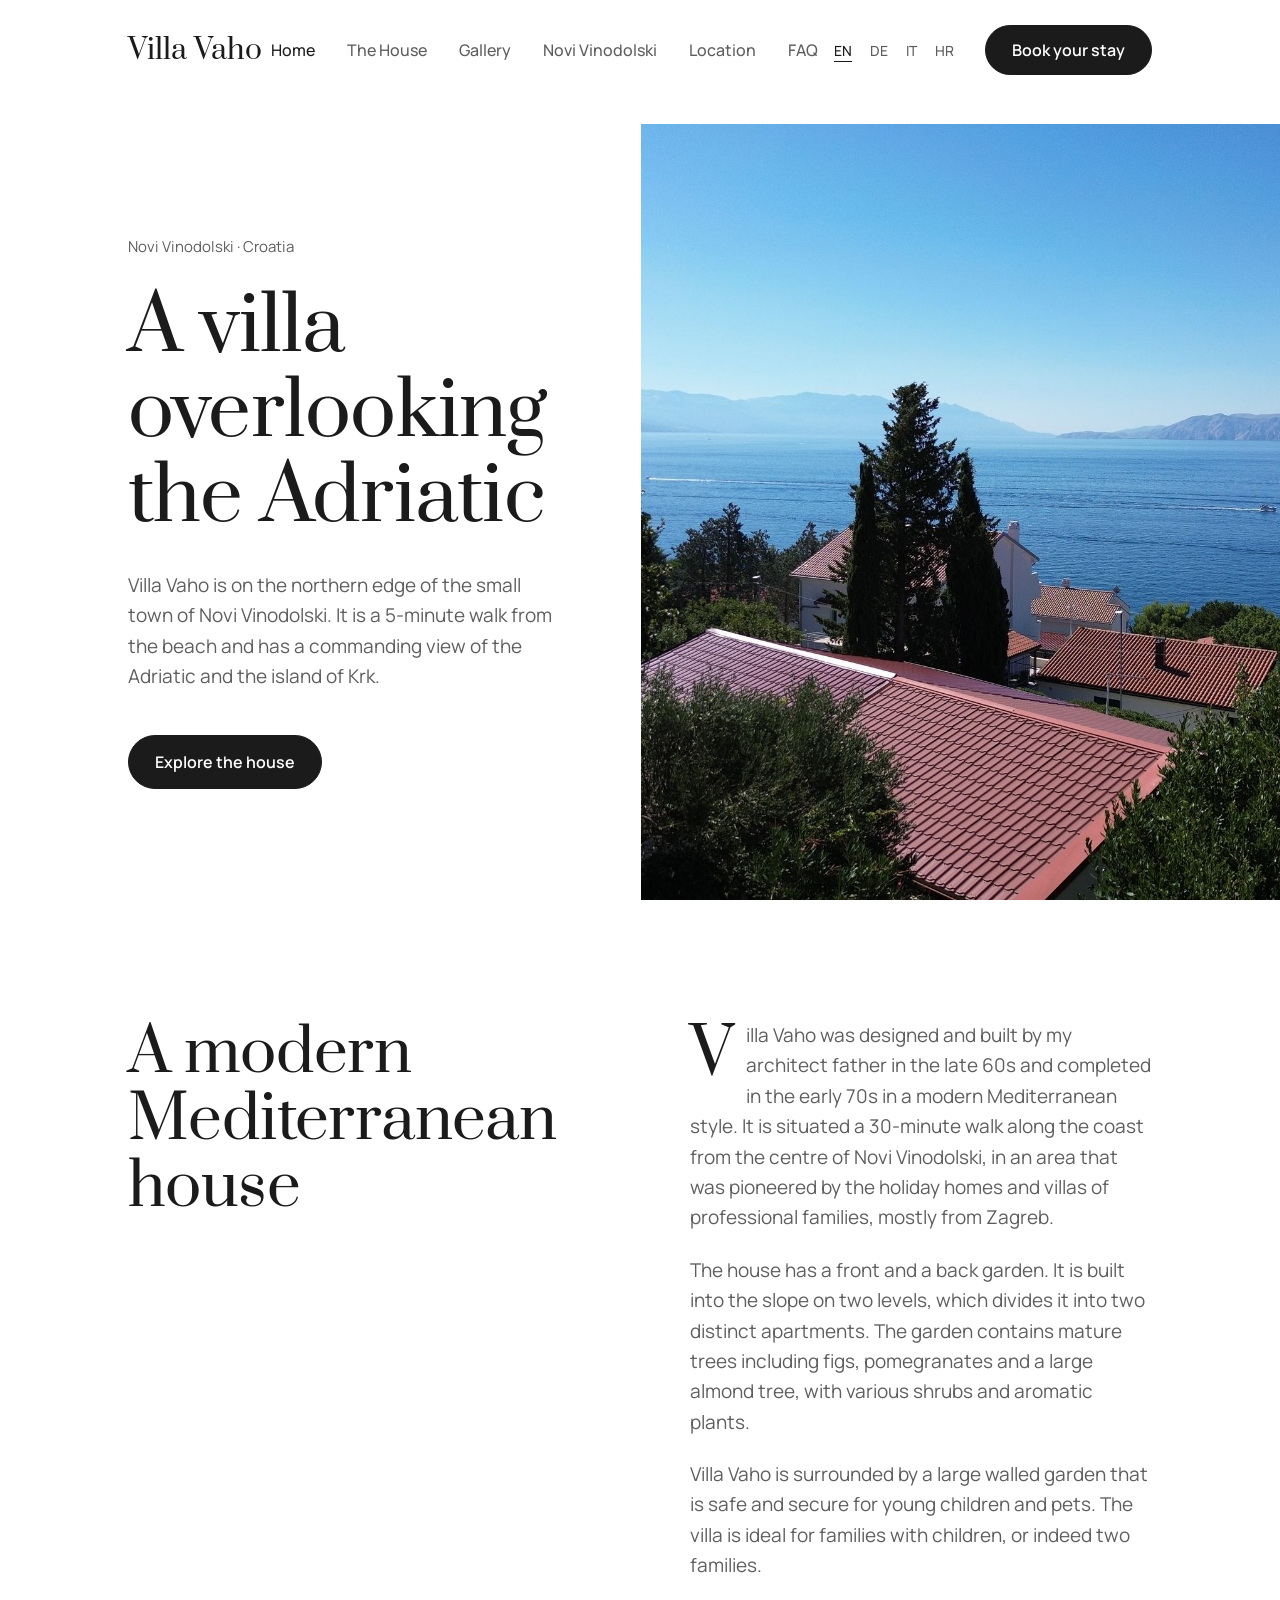
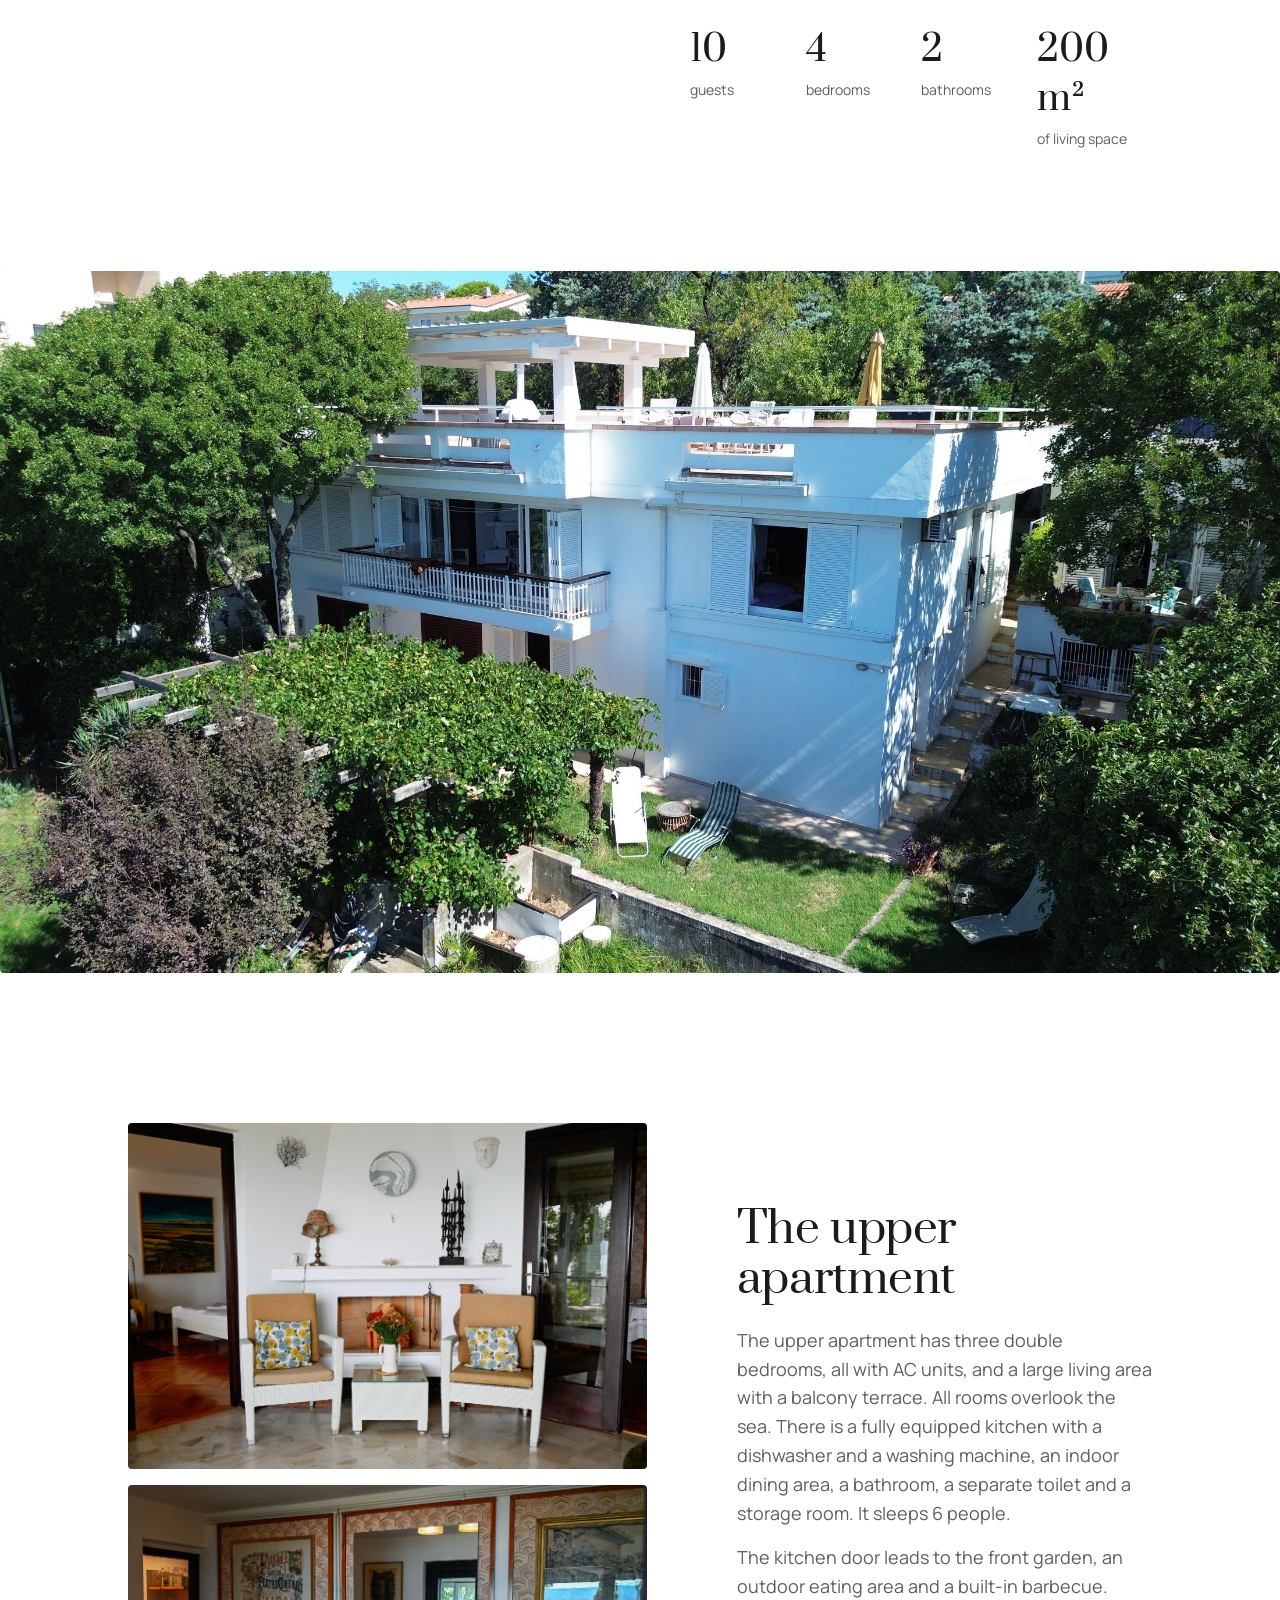
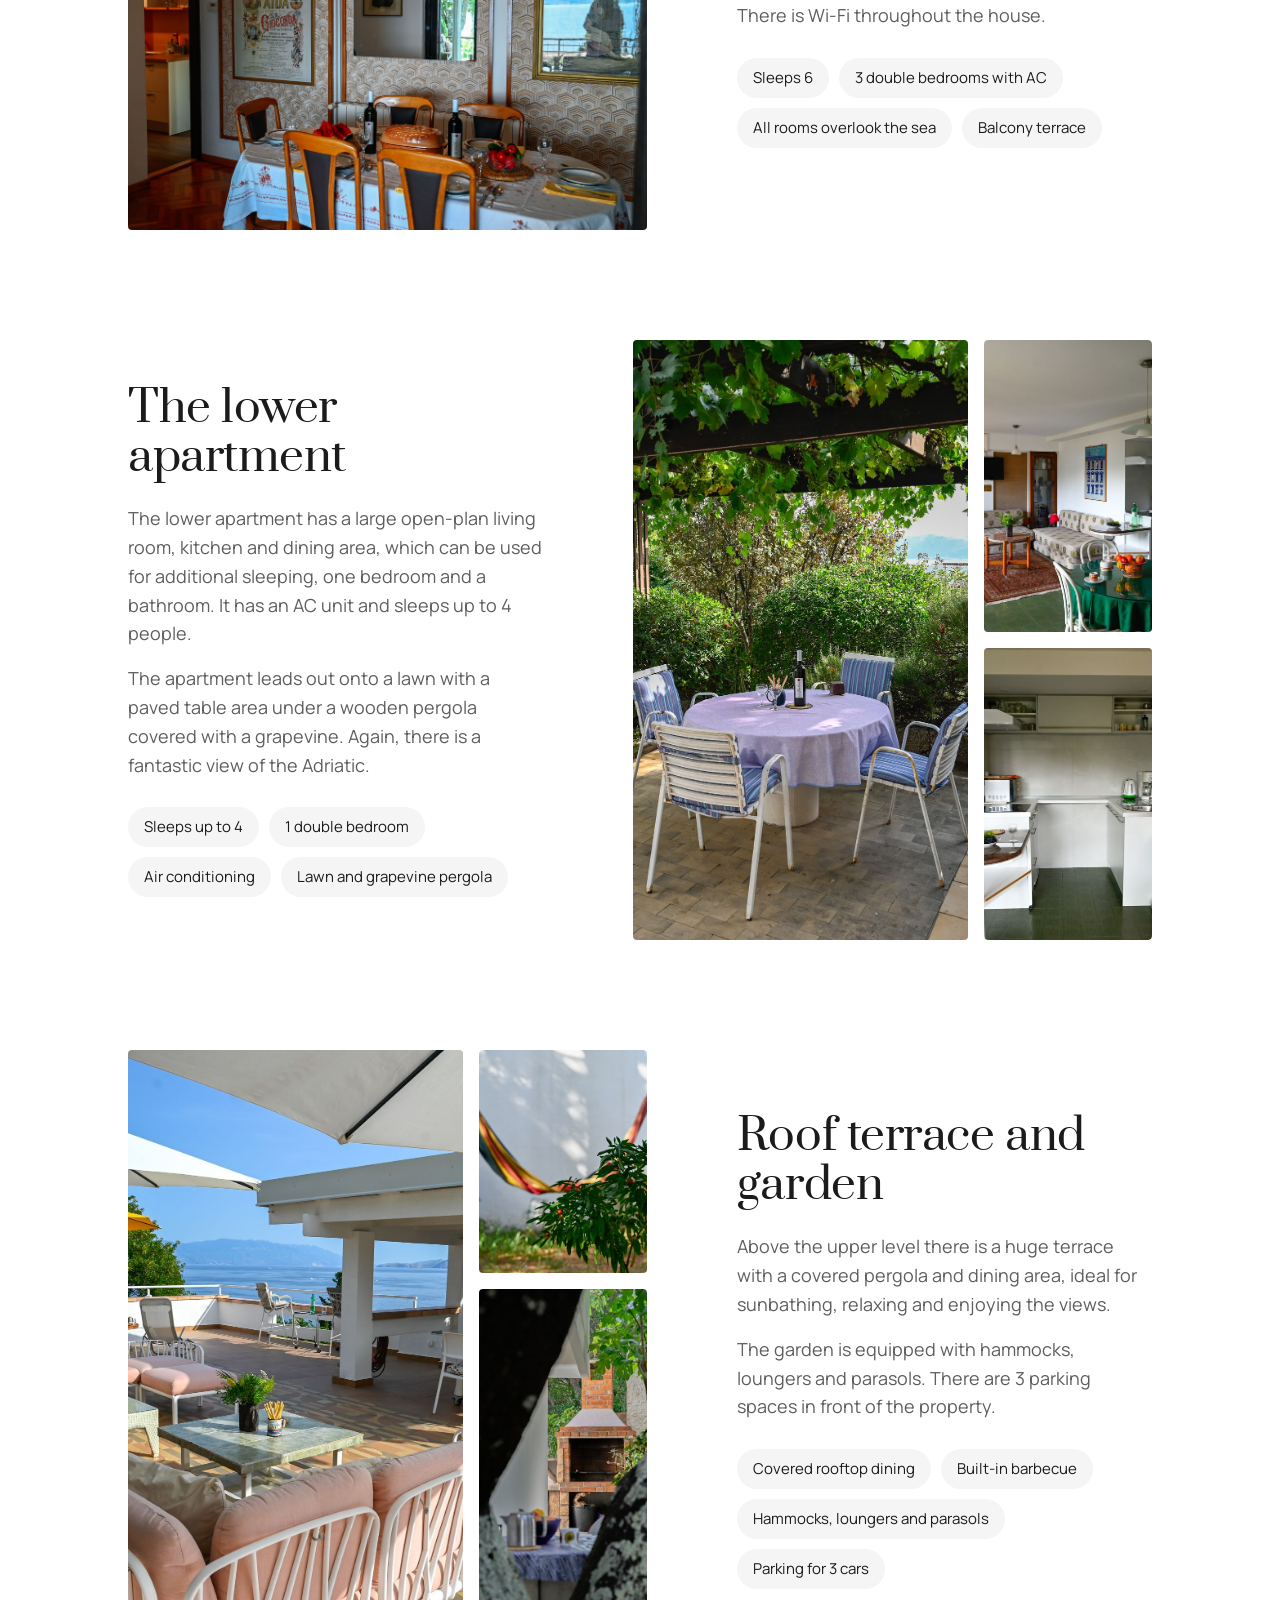
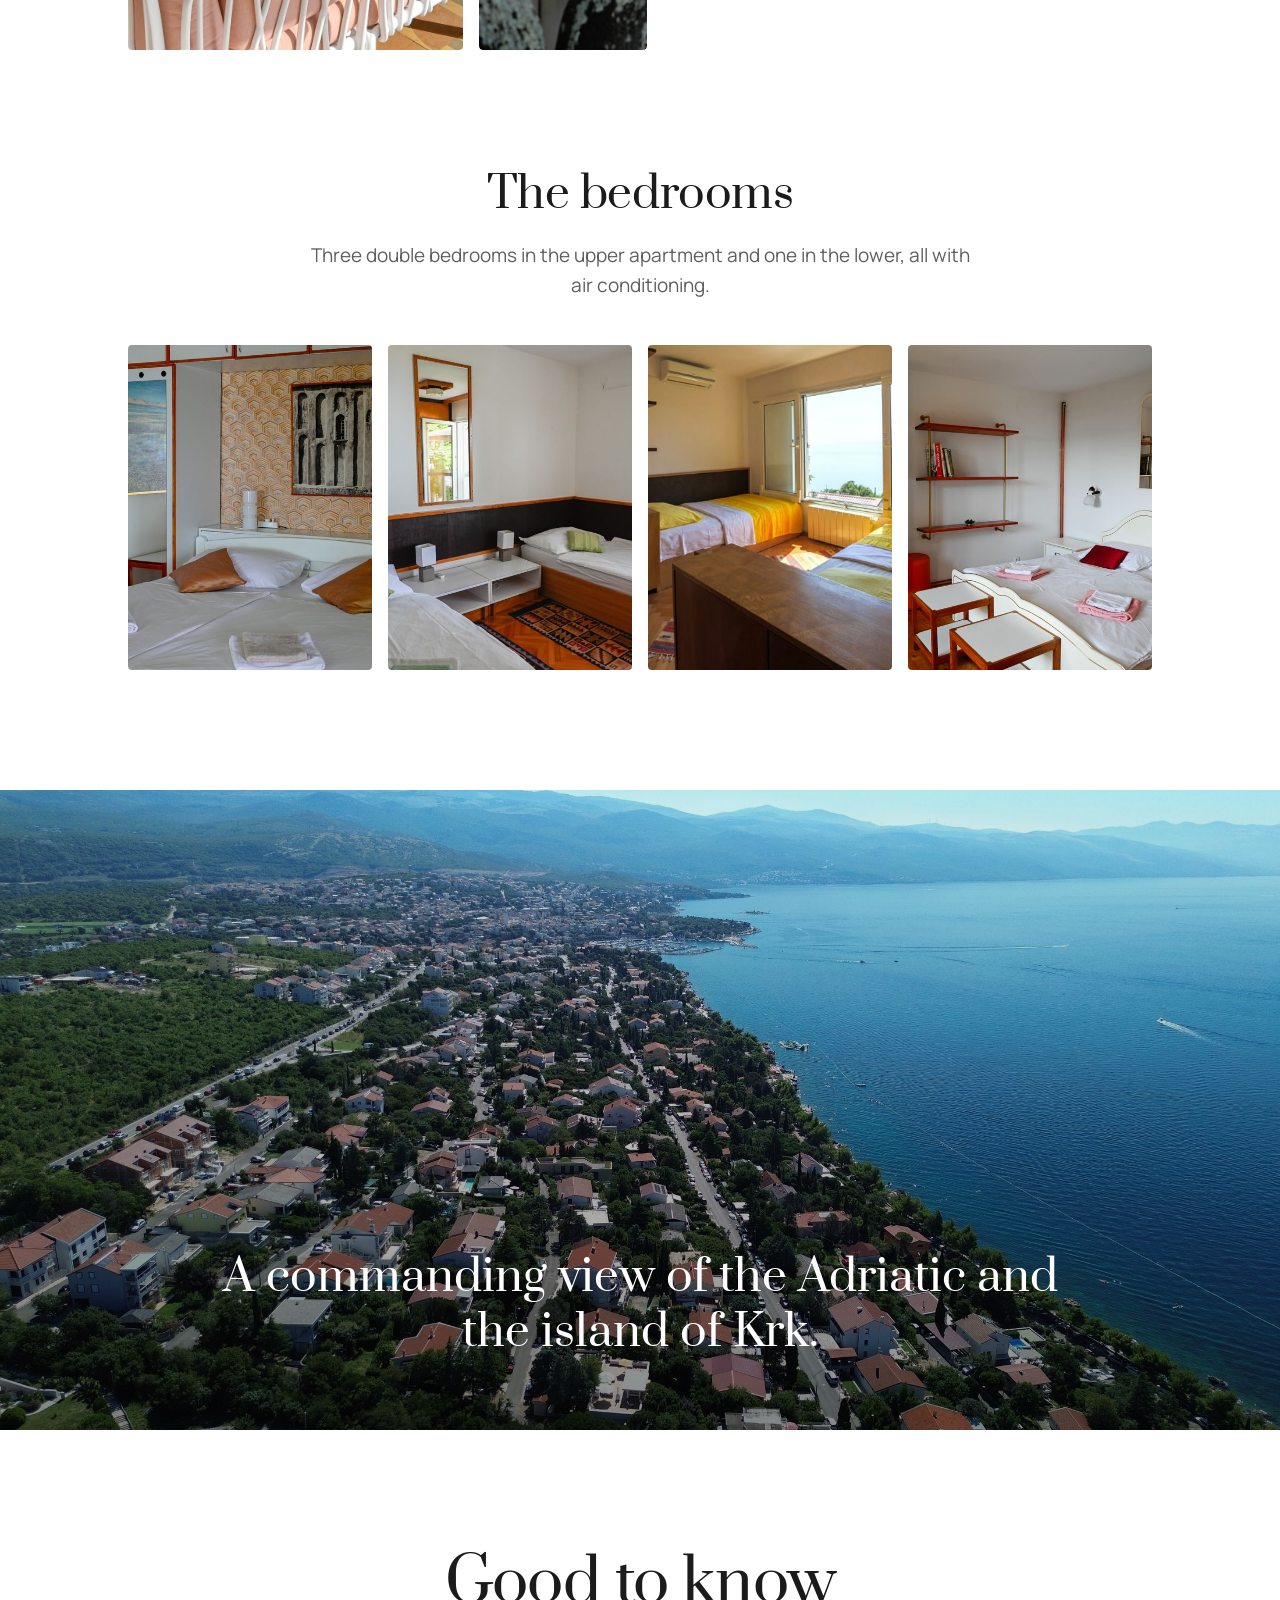
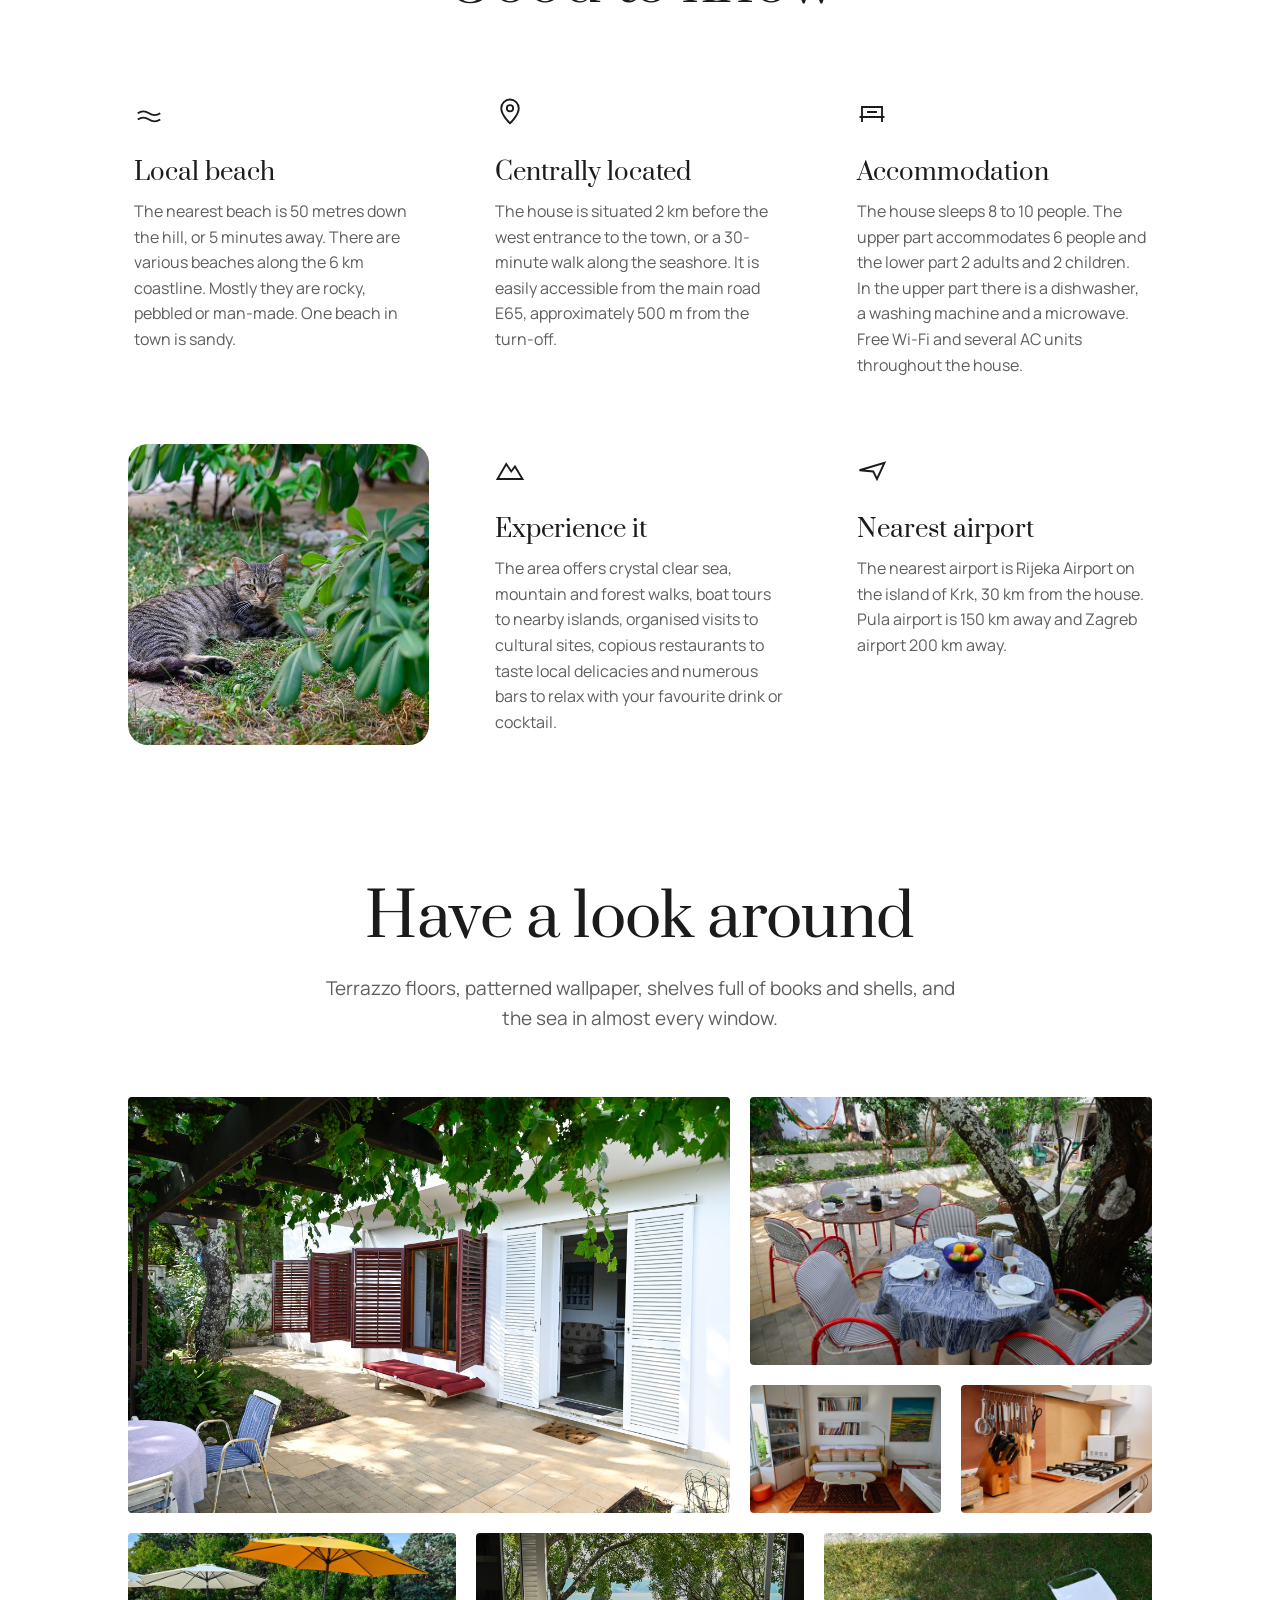
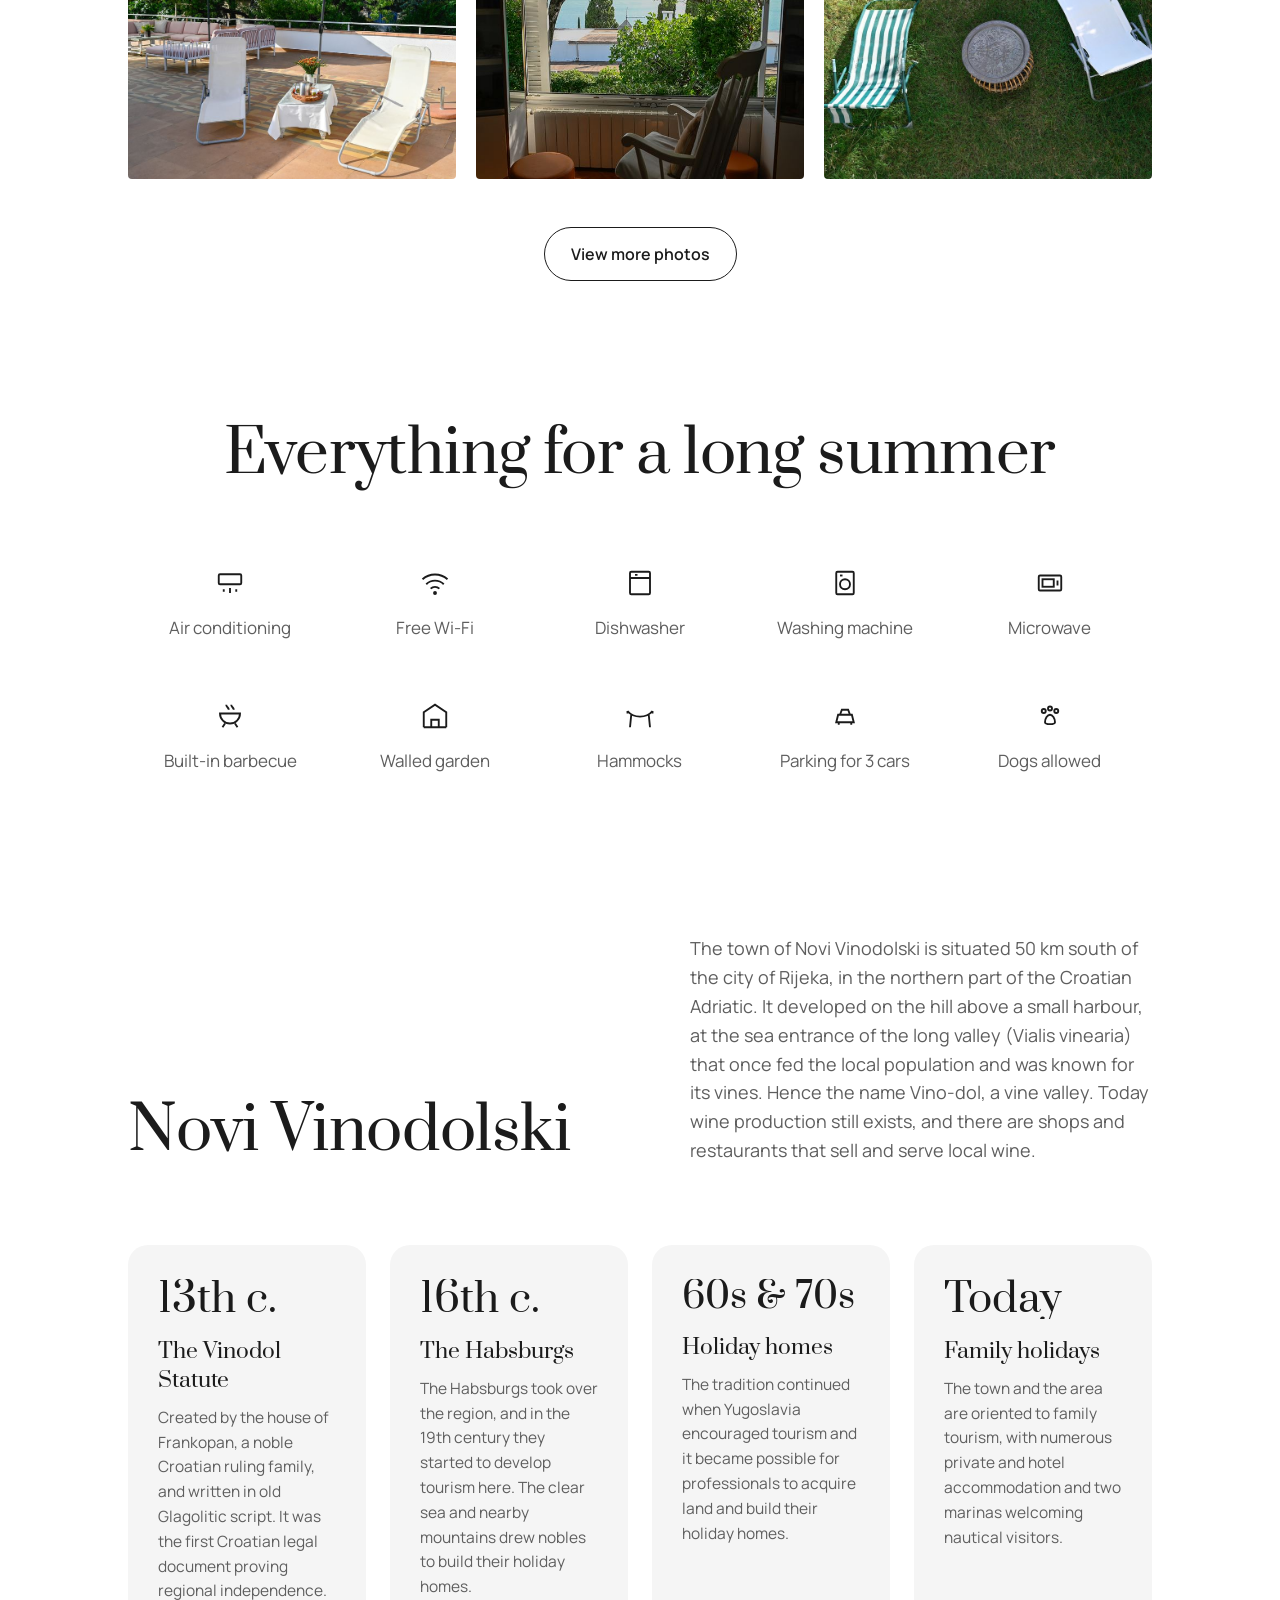
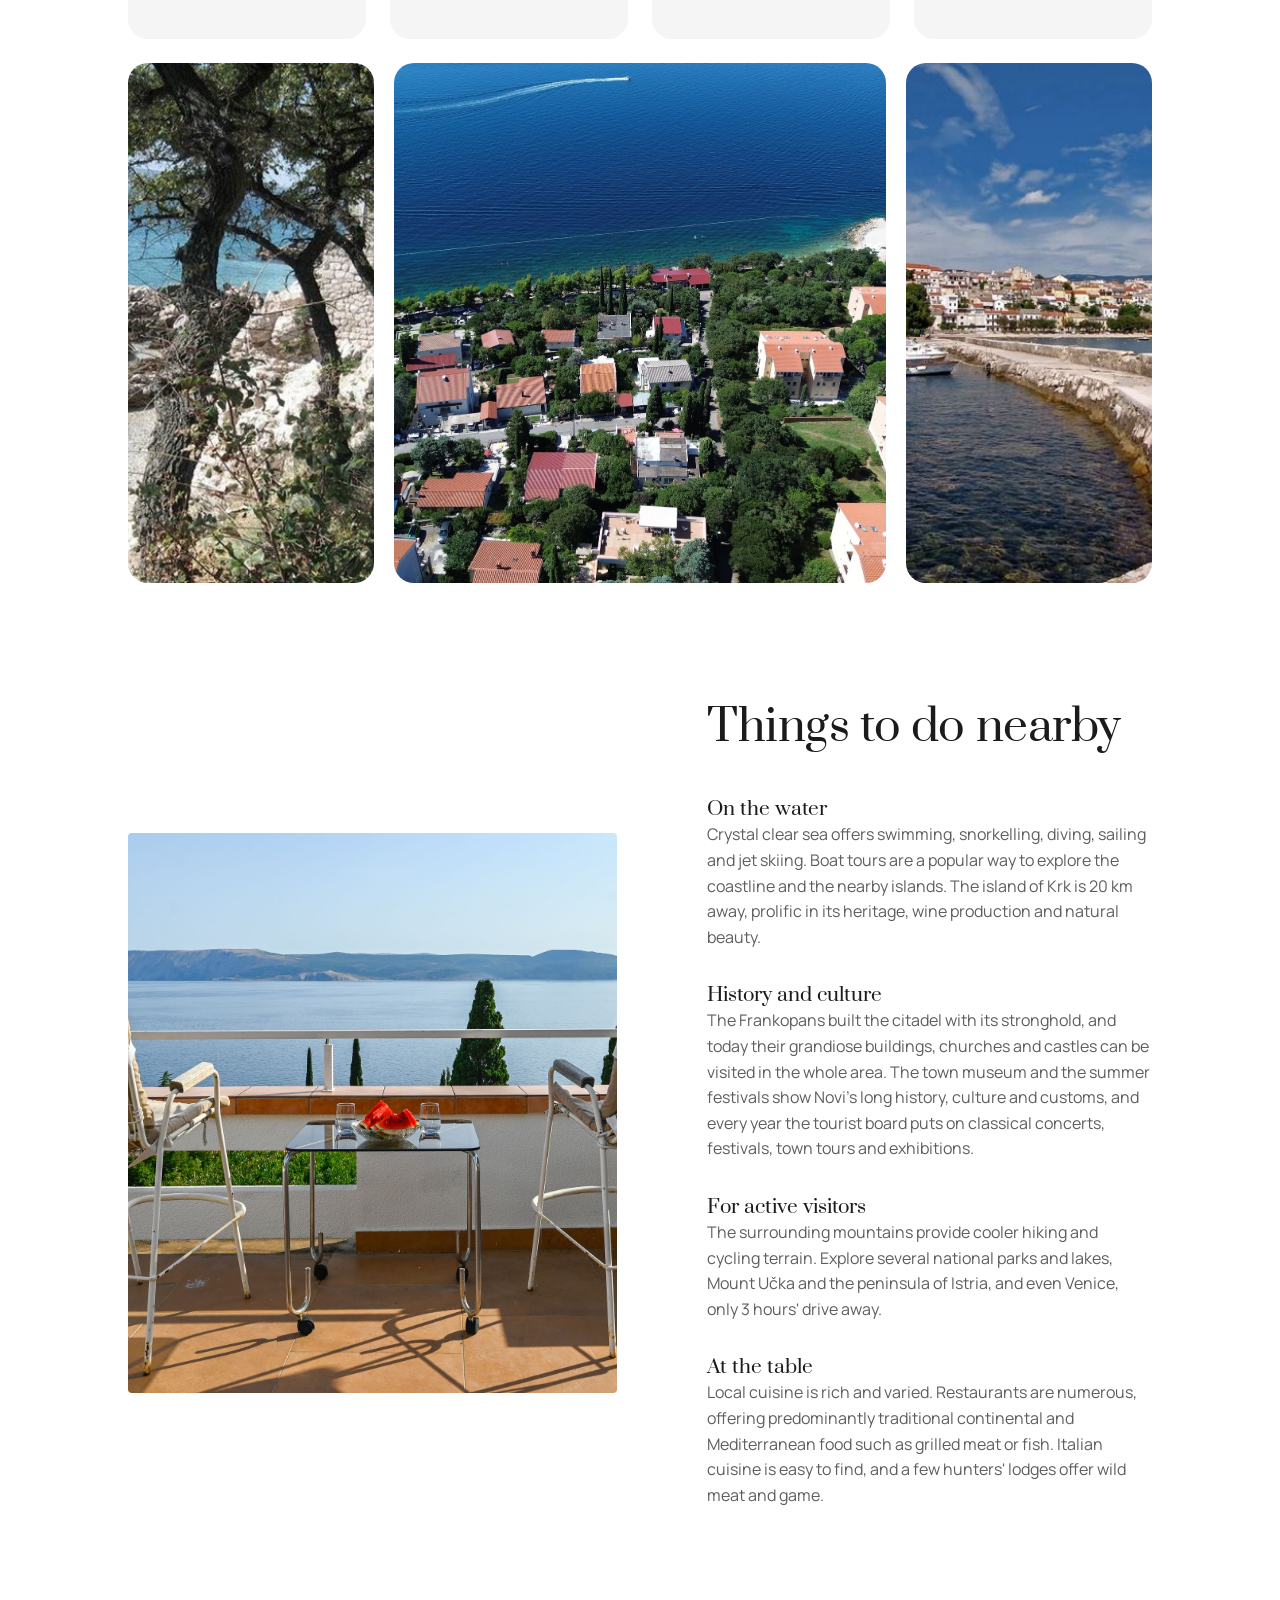
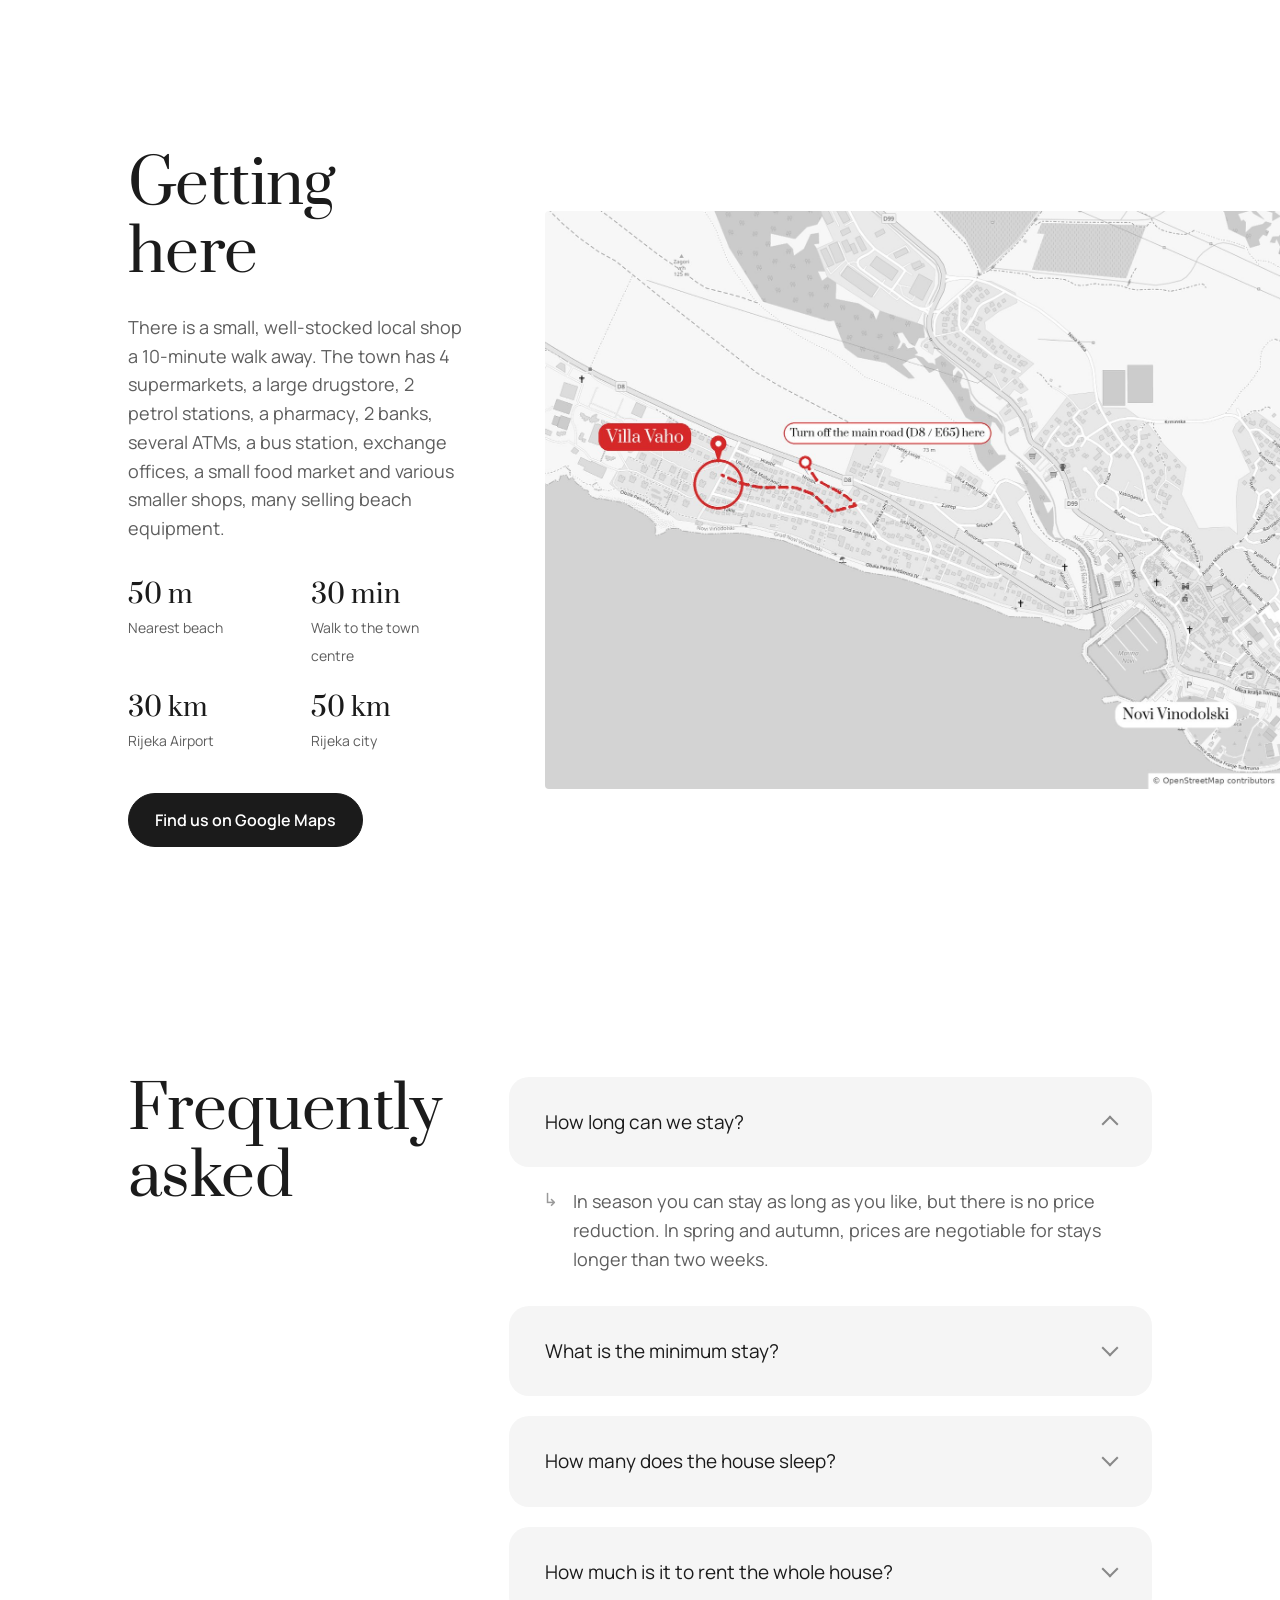
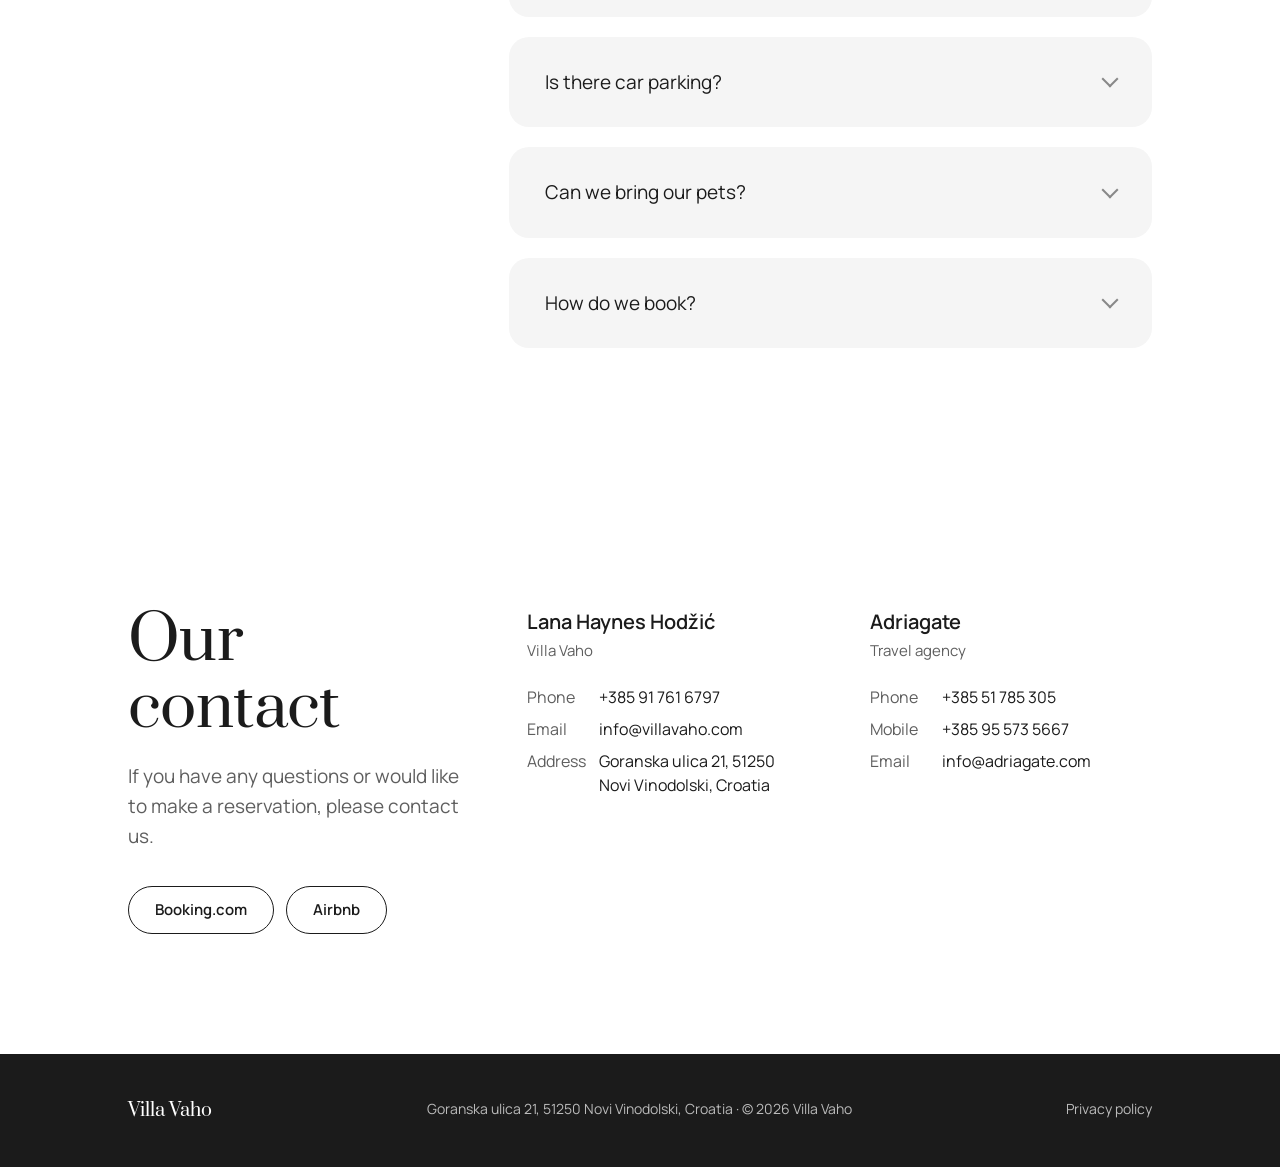
==== commit 2f3ca711: "Beach photo: keep the tree trunk untouched Co-Authored-By: Claude Opus 5.5 <noreply@anthropic.com> C" ====
--- a/index.html
+++ b/index.html
@@ -373,7 +373,7 @@
     <div class="fact"><div class="yr">Today</div><h4>Family holidays</h4><p>The town and the area are oriented to family tourism, with numerous private and hotel accommodation and two marinas welcoming nautical visitors.</p></div>
   </div>
   <div class="strip">
-    <div class="t" data-i="beach2"><img src="img/th/beach2.jpg" alt="Rocky beach and clear water near Novi Vinodolski"></div>
+    <div class="t" data-i="beach3"><img src="img/th/beach3.jpg" alt="Rocky beach and clear water near Novi Vinodolski"></div>
     <div class="t" data-i="126"><img src="img/full/126.jpg" alt="The coastline of Novi Vinodolski from above"></div>
     <div class="t" data-i="town"><img src="img/th/town.jpg" alt="Novi Vinodolski harbour and old town"></div>
   </div>
@@ -435,7 +435,7 @@
 <div class="lb" id="lb"><div class="bar"><span id="lbc"></span><button class="x" id="lbx" aria-label="Close">✕</button></div><div class="stage"><button class="nav prev" id="lbp" aria-label="Previous">←</button><img id="lbi" alt=""><button class="nav next" id="lbn" aria-label="Next">→</button></div></div>
 
 <script>
-const groups=[["Upper apartment",["23","28","26","19","31","18","12","16","3","33","35","2","6","8","50","51","11","39"]],["Bedrooms",["37","twin","oldtwin","43","45","38","77","78"]],["Lower apartment",["70","71","74","91","93","83","81","86","95","97","101","100"]],["Garden",["57","56","62","63","67","49","58","59","65","68"]],["Roof terrace",["105","106","107","109","115","117","119","103","112","143"]],["From above",["136","140","120","132","130","121","137","129","124","126","138"]],["Parking, beach and town",["oldparking","beach2","town","villaroute2"]]];
+const groups=[["Upper apartment",["23","28","26","19","31","18","12","16","3","33","35","2","6","8","50","51","11","39"]],["Bedrooms",["37","twin","oldtwin","43","45","38","77","78"]],["Lower apartment",["70","71","74","91","93","83","81","86","95","97","101","100"]],["Garden",["57","56","62","63","67","49","58","59","65","68"]],["Roof terrace",["105","106","107","109","115","117","119","103","112","143"]],["From above",["136","140","120","132","130","121","137","129","124","126","138"]],["Parking, beach and town",["oldparking","beach3","town","villaroute2"]]];
 const all=groups.flatMap(g=>g[1]);let cur=0;
 const $=id=>document.getElementById(id);
 const lb=$('lb'),lbi=$('lbi'),lbc=$('lbc');
@@ -445,7 +445,7 @@
 $('lbx').onclick=()=>lb.classList.remove('on');
 $('lbp').onclick=()=>show(cur-1);$('lbn').onclick=()=>show(cur+1);
 const ag=$('allg'),agi=$('allgIn');
-const AR={"oldparking":1.554,"23":1.498,"28":1.498,"26":1.498,"19":1.498,"31":1.498,"18":1.498,"12":1.498,"16":0.668,"3":1.498,"33":1.498,"35":0.668,"2":0.668,"6":0.668,"8":1.498,"50":0.668,"51":0.668,"11":0.668,"39":0.668,"37":1.498,"twin":1.498,"oldtwin":1.493,"43":0.668,"45":0.668,"38":1.498,"77":1.498,"78":1.498,"70":1.498,"71":1.498,"74":1.498,"91":1.498,"93":1.498,"83":1.498,"81":1.498,"86":0.668,"95":0.668,"97":1.498,"101":1.498,"100":0.668,"57":1.498,"56":1.498,"62":1.498,"63":1.498,"67":1.498,"49":1.498,"58":1.498,"59":1.498,"65":0.668,"68":1.498,"105":1.498,"106":1.498,"107":1.498,"109":1.498,"115":1.498,"117":1.498,"119":1.498,"103":1.498,"112":1.498,"143":1.779,"136":1.779,"140":1.779,"120":1.779,"132":1.779,"130":1.779,"121":1.779,"137":1.779,"129":1.779,"124":0.562,"126":0.562,"138":0.562,"beach2":1.782,"town":1.782,"villaroute2":1.273};
+const AR={"oldparking":1.554,"23":1.498,"28":1.498,"26":1.498,"19":1.498,"31":1.498,"18":1.498,"12":1.498,"16":0.668,"3":1.498,"33":1.498,"35":0.668,"2":0.668,"6":0.668,"8":1.498,"50":0.668,"51":0.668,"11":0.668,"39":0.668,"37":1.498,"twin":1.498,"oldtwin":1.493,"43":0.668,"45":0.668,"38":1.498,"77":1.498,"78":1.498,"70":1.498,"71":1.498,"74":1.498,"91":1.498,"93":1.498,"83":1.498,"81":1.498,"86":0.668,"95":0.668,"97":1.498,"101":1.498,"100":0.668,"57":1.498,"56":1.498,"62":1.498,"63":1.498,"67":1.498,"49":1.498,"58":1.498,"59":1.498,"65":0.668,"68":1.498,"105":1.498,"106":1.498,"107":1.498,"109":1.498,"115":1.498,"117":1.498,"119":1.498,"103":1.498,"112":1.498,"143":1.779,"136":1.779,"140":1.779,"120":1.779,"132":1.779,"130":1.779,"121":1.779,"137":1.779,"129":1.779,"124":0.562,"126":0.562,"138":0.562,"beach3":1.782,"town":1.782,"villaroute2":1.273};
 agi.innerHTML=groups.map(g=>'<h4>'+g[0]+'</h4><div class="g">'+g[1].map(n=>'<img loading="lazy" src="img/th/'+n+'.jpg" data-n="'+n+'" alt="" tabindex="0">').join('')+'</div>').join('')+'<div style="height:60px"></div>';
 function justify(){agi.querySelectorAll('.g').forEach(box=>{
   const cs=getComputedStyle(box),W=box.clientWidth-parseFloat(cs.paddingLeft)-parseFloat(cs.paddingRight)-1,gap=parseFloat(cs.columnGap)||8,H=W<700?170:260;
